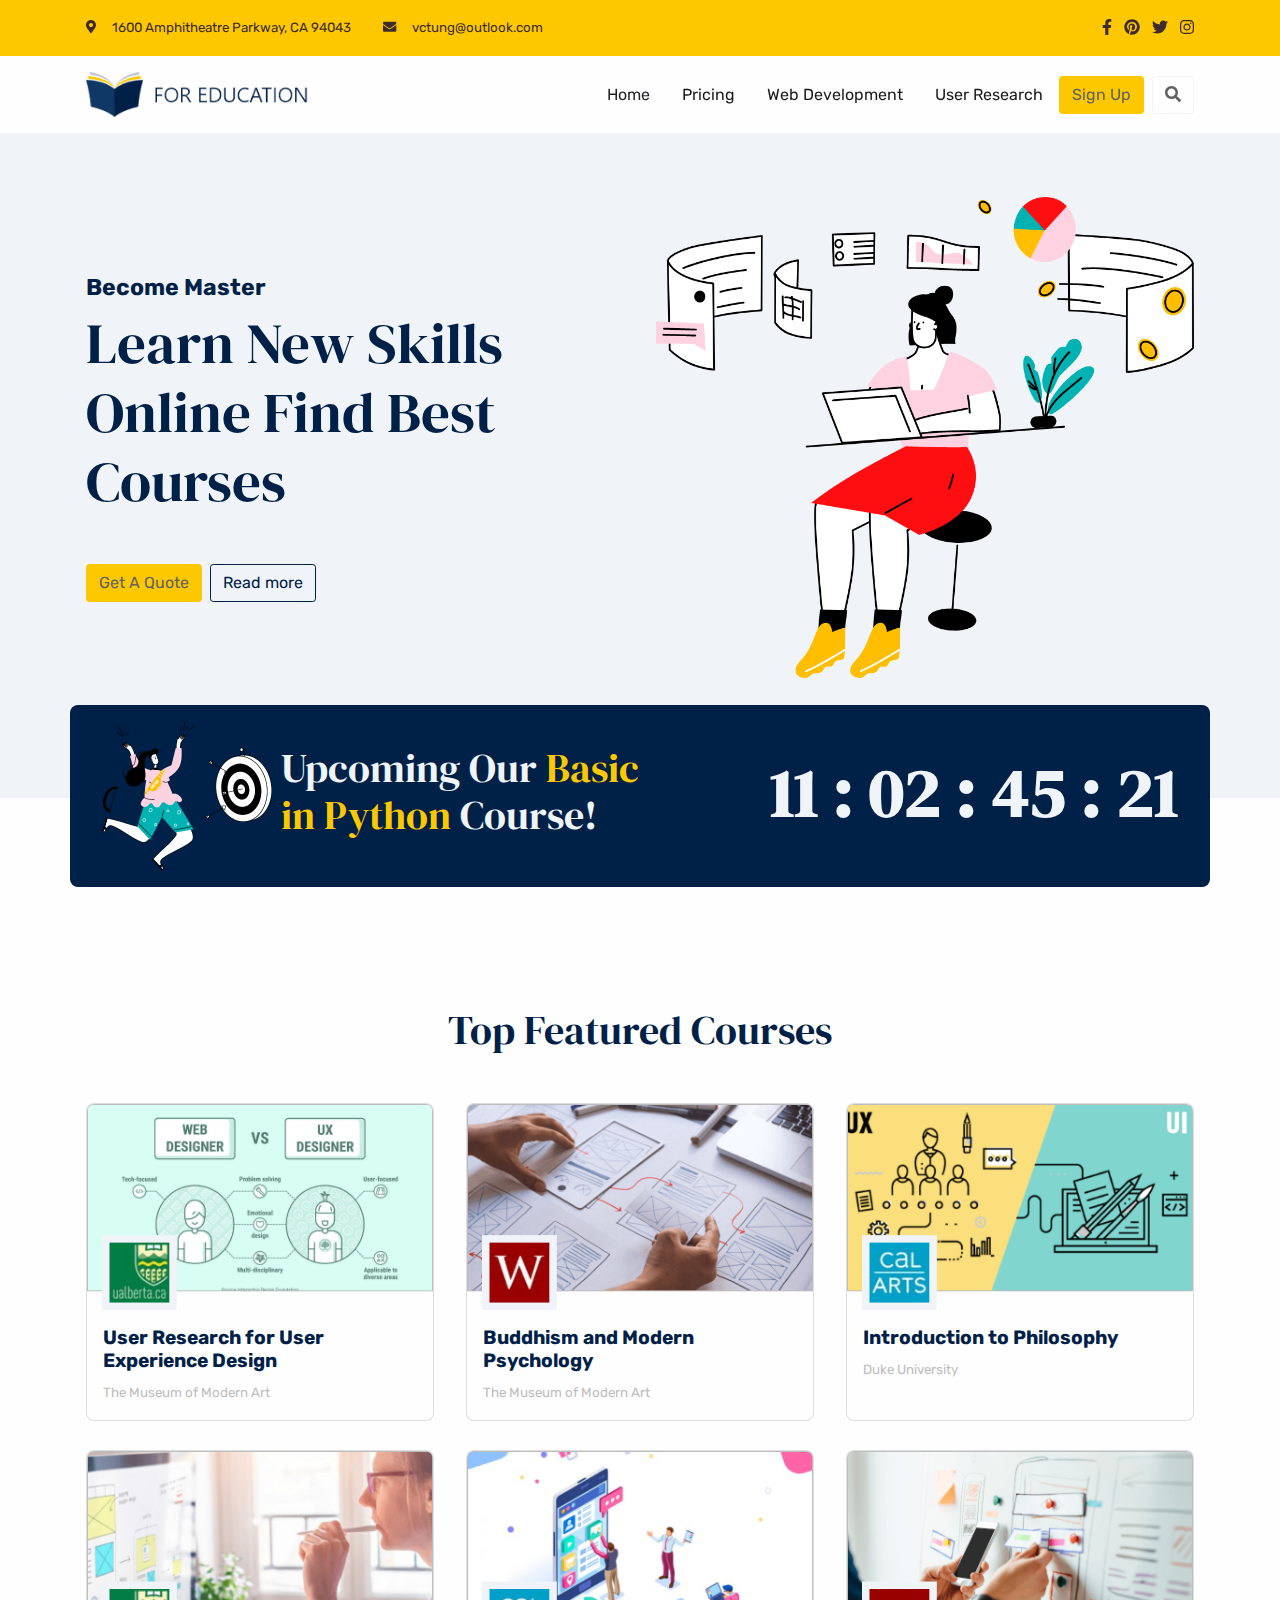
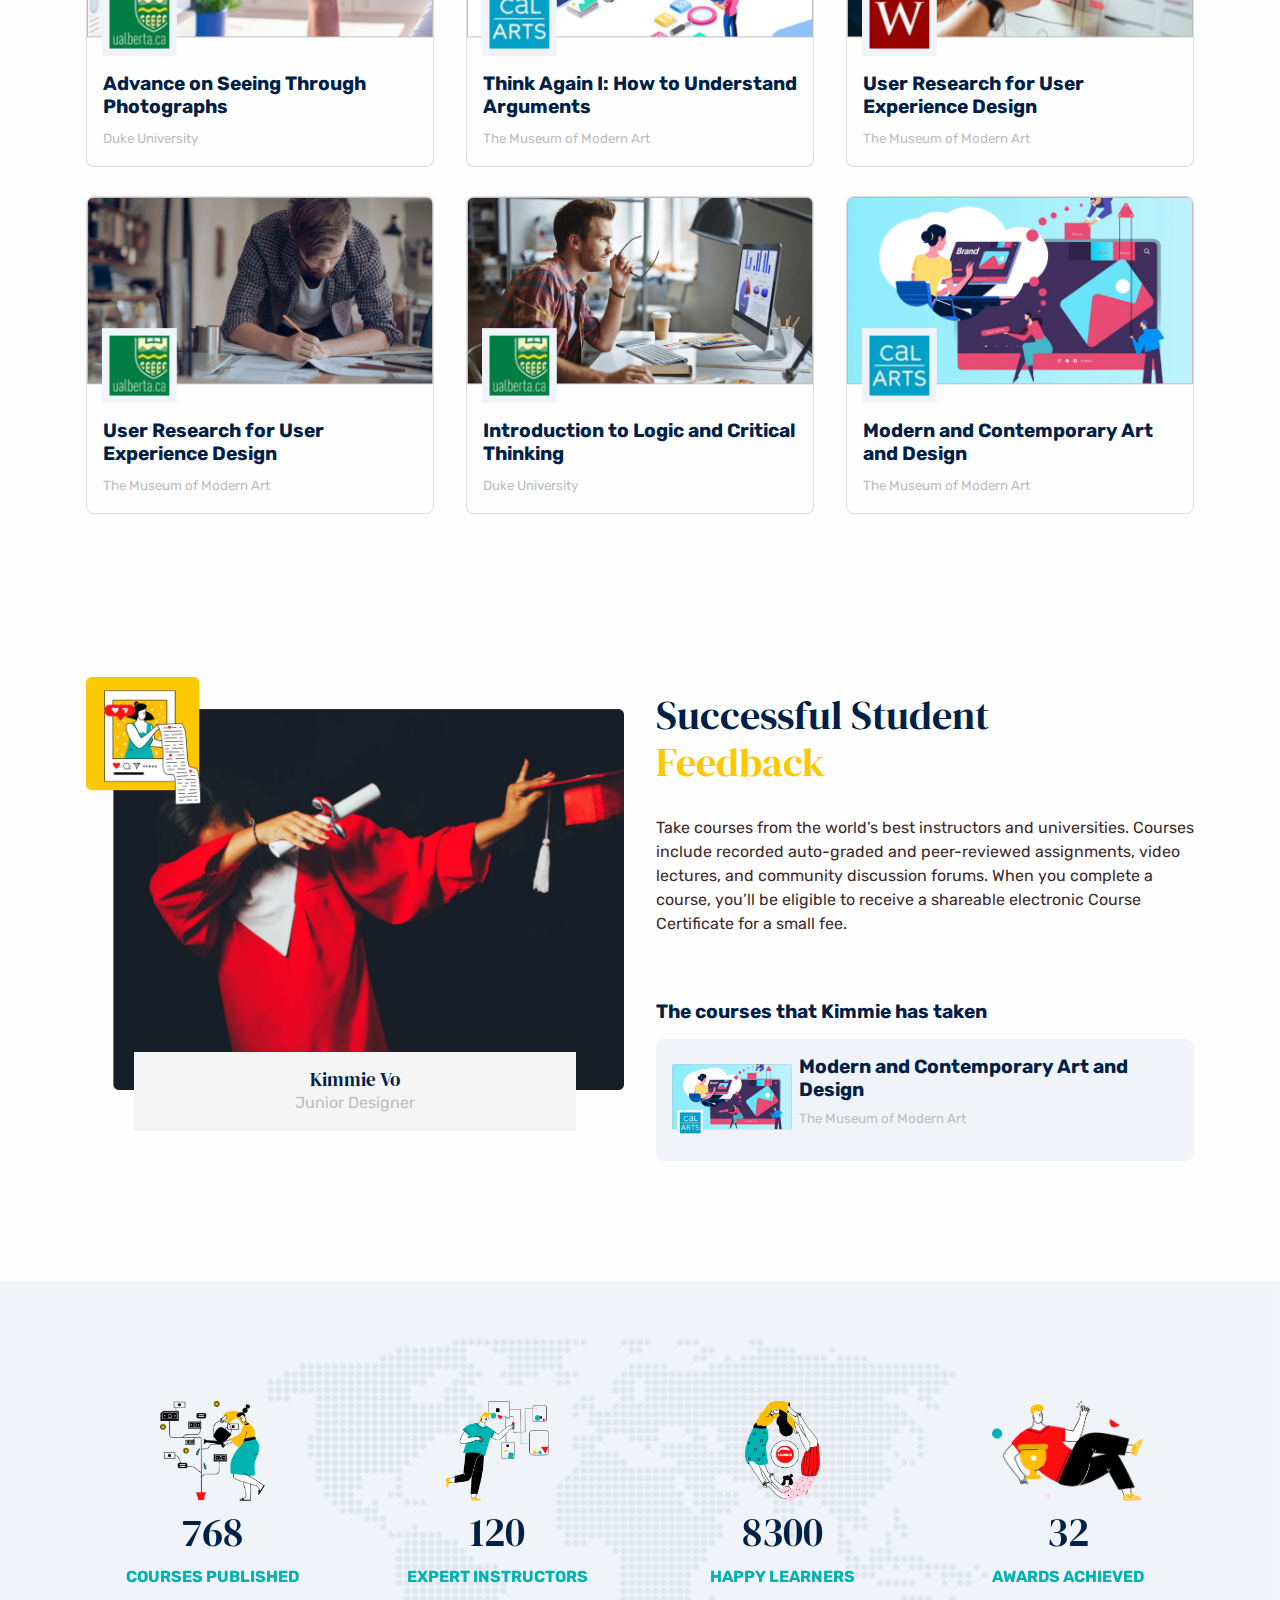
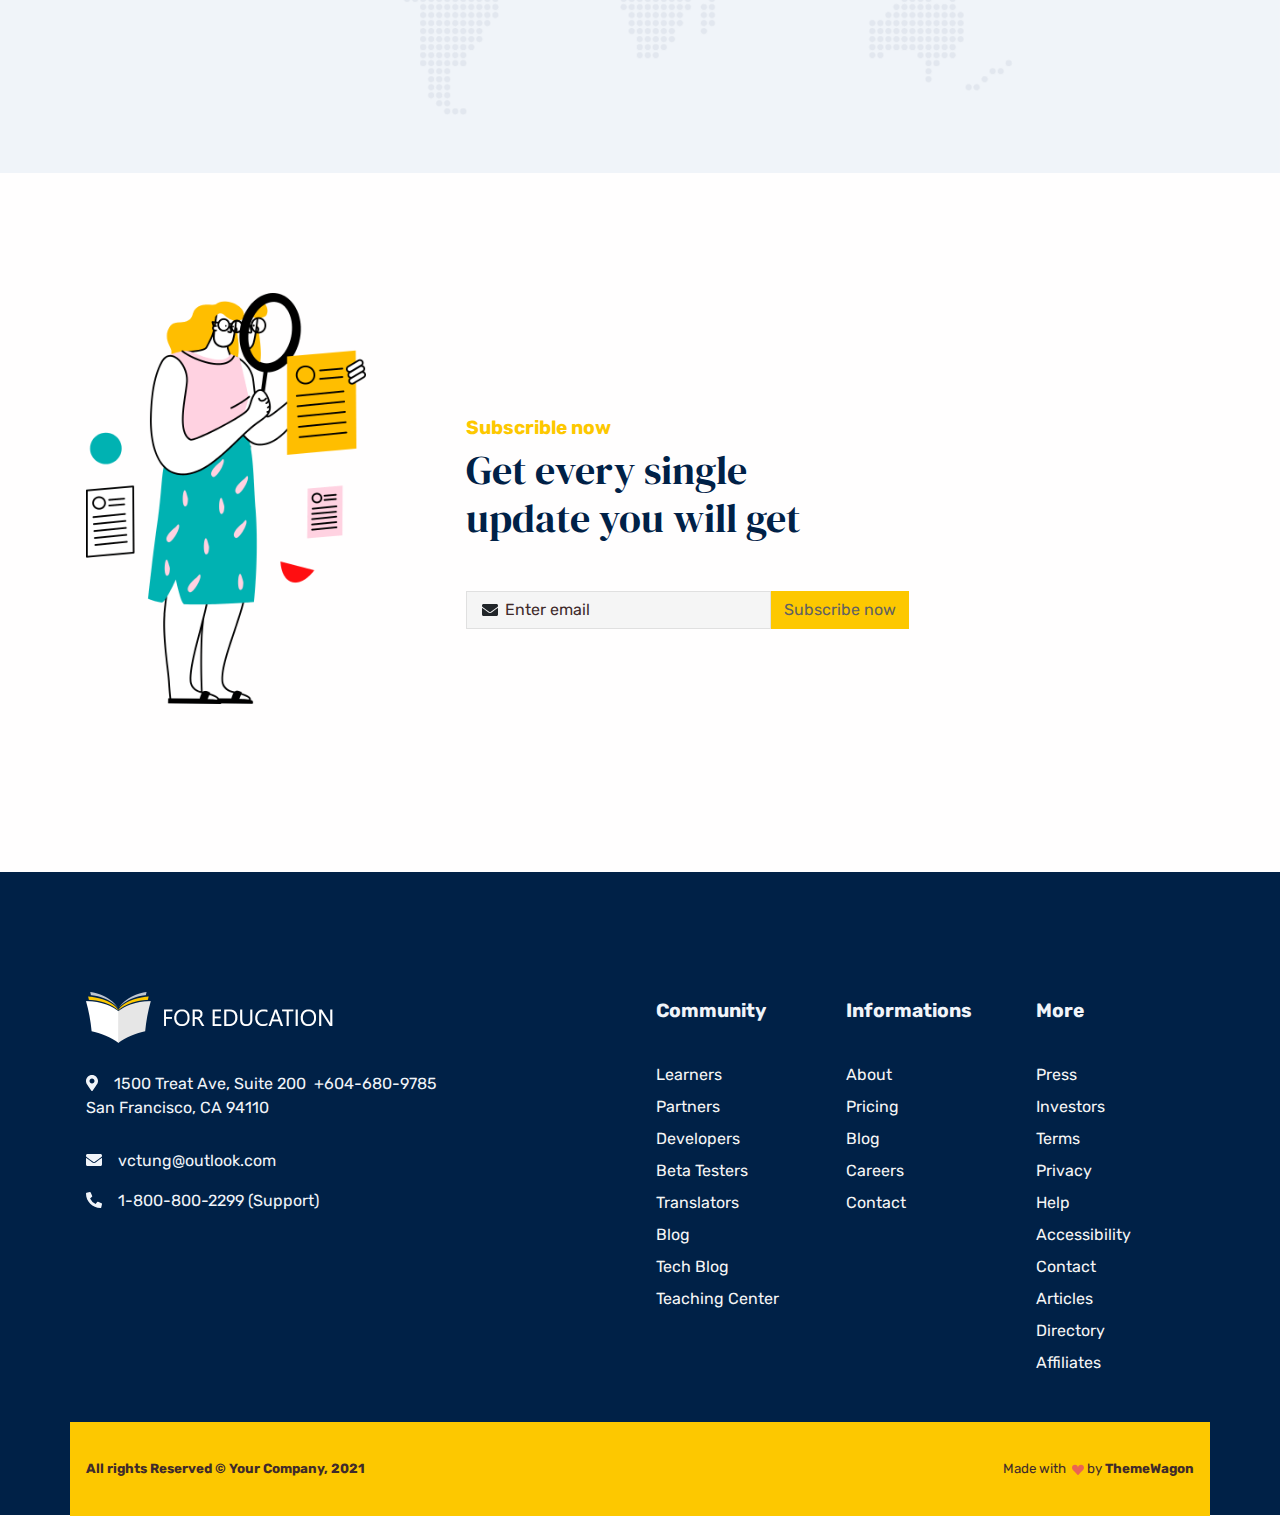
==== index.html @ 1306e07d "Initial commit" ====
<!DOCTYPE html>
<html lang="en-US" dir="ltr">

  <head>
    <meta charset="utf-8">
    <meta http-equiv="X-UA-Compatible" content="IE=edge">
    <meta name="viewport" content="width=device-width, initial-scale=1">


    <!-- ===============================================-->
    <!--    Document Title-->
    <!-- ===============================================-->
    <title>little squirrel | Landing, Responsive &amp; Business Templatee</title>


    <!-- ===============================================-->
    <!--    Favicons-->
    <!-- ===============================================-->
    <link rel="apple-touch-icon" sizes="180x180" href="assets/img/favicons/apple-touch-icon.png">
    <link rel="icon" type="image/png" sizes="32x32" href="assets/img/favicons/favicon-32x32.png">
    <link rel="icon" type="image/png" sizes="16x16" href="assets/img/favicons/favicon-16x16.png">
    <link rel="shortcut icon" type="image/x-icon" href="assets/img/favicons/favicon.ico">
    <link rel="manifest" href="assets/img/favicons/manifest.json">
    <meta name="msapplication-TileImage" content="assets/img/favicons/mstile-150x150.png">
    <meta name="theme-color" content="#ffffff">


    <!-- ===============================================-->
    <!--    Stylesheets-->
    <!-- ===============================================-->
    <link href="assets/css/theme.css" rel="stylesheet" />

  </head>


  <body>

    <!-- ===============================================-->
    <!--    Main Content-->
    <!-- ===============================================-->
    <main class="main" id="top">


      <!-- ============================================-->
      <!-- <section> begin ============================-->
      <section class="bg-primary py-2 d-none d-sm-block">

        <div class="container">
          <div class="row align-items-center">
            <div class="col-auto d-none d-lg-block">
              <p class="my-2 fs--1"><i class="fas fa-map-marker-alt me-3"></i><span>1600 Amphitheatre Parkway, CA 94043 </span></p>
            </div>
            <div class="col-auto ms-md-auto order-md-2 d-none d-sm-block">
              <ul class="list-unstyled list-inline my-2">
                <li class="list-inline-item"><a class="text-decoration-none" href="#!"><i class="fab fa-facebook-f text-900"></i></a></li>
                <li class="list-inline-item"><a class="text-decoration-none" href="#!"><i class="fab fa-pinterest text-900"></i></a></li>
                <li class="list-inline-item"><a class="text-decoration-none" href="#!"><i class="fab fa-twitter text-900"></i></a></li>
                <li class="list-inline-item"><a class="text-decoration-none" href="#!"><i class="fab fa-instagram text-900"> </i></a></li>
              </ul>
            </div>
            <div class="col-auto">
              <p class="my-2 fs--1"><i class="fas fa-envelope me-3"></i><a class="text-900" href="mailto:vctung@outlook.com">vctung@outlook.com </a></p>
            </div>
          </div>
        </div>
        <!-- end of .container-->

      </section>
      <!-- <section> close ============================-->
      <!-- ============================================-->


      <nav class="navbar navbar-expand-lg navbar-light sticky-top py-3 d-block" data-navbar-on-scroll="data-navbar-on-scroll">
        <div class="container"><a class="navbar-brand" href="index.html"><img src="assets/img/gallery/logo-n.png" height="45" alt="logo" /></a>
          <button class="navbar-toggler" type="button" data-bs-toggle="collapse" data-bs-target="#navbarSupportedContent" aria-controls="navbarSupportedContent" aria-expanded="false" aria-label="Toggle navigation"><span class="navbar-toggler-icon"> </span></button>
          <div class="collapse navbar-collapse border-top border-lg-0 mt-4 mt-lg-0" id="navbarSupportedContent">
            <ul class="navbar-nav ms-auto pt-2 pt-lg-0 font-base">
              <li class="nav-item px-2"><a class="nav-link active" aria-current="page" href="index.html">Home</a></li>
              <li class="nav-item px-2"><a class="nav-link" aria-current="page" href="pricing.html">Pricing</a></li>
              <li class="nav-item px-2"><a class="nav-link" aria-current="page" href="web-development.html">Web Development</a></li>
              <li class="nav-item px-2"><a class="nav-link" aria-current="page" href="user-research.html">User Research</a></li>
            </ul><a class="btn btn-primary order-1 order-lg-0" href="#!">Sign Up</a>
            <form class="d-flex my-3 d-block d-lg-none">
              <input class="form-control me-2" type="search" placeholder="Search" aria-label="Search" />
              <button class="btn btn-outline-primary" type="submit">Search</button>
            </form>
            <div class="dropdown d-none d-lg-block">
              <button class="btn btn-outline-light ms-2" id="dropdownMenuButton1" type="submit" data-bs-toggle="dropdown" aria-expanded="false"><i class="fas fa-search text-800"></i></button>
              <ul class="dropdown-menu dropdown-menu-lg-end" aria-labelledby="dropdownMenuButton1" style="top:55px">
                <form>
                  <input class="form-control" type="search" placeholder="Search" aria-label="Search" />
                </form>
              </ul>
            </div>
          </div>
        </div>
      </nav>
      <section class="pt-6 bg-600" id="home">
        <div class="container">
          <div class="row align-items-center">
            <div class="col-md-5 col-lg-6 order-0 order-md-1 text-end"><img class="pt-7 pt-md-0 w-100" src="assets/img/gallery/hero-header.png" width="470" alt="hero-header" /></div>
            <div class="col-md-7 col-lg-6 text-md-start text-center py-6">
              <h4 class="fw-bold font-sans-serif">Become Master</h4>
              <h1 class="fs-6 fs-xl-7 mb-5">Learn New Skills Online Find Best Courses</h1><a class="btn btn-primary me-2" href="#!" role="button">Get A Quote</a><a class="btn btn-outline-secondary" href="#!" role="button">Read more</a>
            </div>
          </div>
        </div>
      </section>


      <!-- ============================================-->
      <!-- <section> begin ============================-->
      <section class="py-0" style="margin-top:-5.8rem">

        <div class="container">
          <div class="row">
            <div class="card card-span bg-secondary">
              <div class="card-body">
                <div class="row flex-center gx-0">
                  <div class="col-lg-4 col-xl-2 text-center text-xl-start"><img src="assets/img/gallery/funfacts.png" width="170" alt="..." /></div>
                  <div class="col-lg-8 col-xl-4">
                    <h1 class="text-light fs-lg-4 fs-xl-5">Upcoming Our <span class="text-primary">Basic in Python </span>Course!</h1>
                  </div>
                  <div class="col-lg-12 col-xl-6">
                    <h1 class="display-1 text-light text-center text-xl-end">11 : 02 : 45 : 21</h1>
                  </div>
                </div>
              </div>
            </div>
          </div>
        </div>
        <!-- end of .container-->

      </section>
      <!-- <section> close ============================-->
      <!-- ============================================-->




      <!-- ============================================-->
      <!-- <section> begin ============================-->
      <section>

        <div class="container">
          <div class="row">
            <h1 class="text-center mb-5"> Top Featured Courses</h1>
            <div class="col-md-4 mb-4">
              <div class="card h-100"><img class="card-img-top w-100" src="assets/img/gallery/design.png" alt="courses" />
                <div class="card-body">
                  <h5 class="font-sans-serif fw-bold fs-md-0 fs-lg-1">User Research for User Experience Design</h5><a class="text-muted fs--1 stretched-link text-decoration-none" href="#!">The Museum of Modern Art</a>
                </div>
              </div>
            </div>
            <div class="col-md-4 mb-4">
              <div class="card h-100"><img class="card-img-top w-100" src="assets/img/gallery/psychology.png" alt="courses" />
                <div class="card-body">
                  <h5 class="font-sans-serif fw-bold fs-md-0 fs-lg-1">Buddhism and Modern Psychology</h5><a class="text-muted fs--1 stretched-link text-decoration-none" href="#!">The Museum of Modern Art</a>
                </div>
              </div>
            </div>
            <div class="col-md-4 mb-4">
              <div class="card h-100"><img class="card-img-top w-100" src="assets/img/gallery/philosophy.png" alt="courses" />
                <div class="card-body">
                  <h5 class="font-sans-serif fw-bold fs-md-0 fs-lg-1">Introduction to Philosophy</h5><a class="text-muted fs--1 stretched-link text-decoration-none" href="#!">Duke University</a>
                </div>
              </div>
            </div>
            <div class="col-md-4 mb-4">
              <div class="card h-100"><img class="card-img-top w-100" src="assets/img/gallery/photographs.png" alt="courses" />
                <div class="card-body">
                  <h5 class="font-sans-serif fw-bold fs-md-0 fs-lg-1">Advance on Seeing Through Photographs</h5><a class="text-muted fs--1 stretched-link text-decoration-none" href="#!">Duke University</a>
                </div>
              </div>
            </div>
            <div class="col-md-4 mb-4">
              <div class="card h-100"><img class="card-img-top w-100" src="assets/img/gallery/arguments.png" alt="courses" />
                <div class="card-body">
                  <h5 class="font-sans-serif fw-bold fs-md-0 fs-lg-1">Think Again I: How to Understand Arguments</h5><a class="text-muted fs--1 stretched-link text-decoration-none" href="#!">The Museum of Modern Art</a>
                </div>
              </div>
            </div>
            <div class="col-md-4 mb-4">
              <div class="card h-100"><img class="card-img-top w-100" src="assets/img/gallery/experience-design.png" alt="courses" />
                <div class="card-body">
                  <h5 class="font-sans-serif fw-bold fs-md-0 fs-lg-1">User Research for User Experience Design</h5><a class="text-muted fs--1 stretched-link text-decoration-none" href="#!">The Museum of Modern Art</a>
                </div>
              </div>
            </div>
            <div class="col-md-4 mb-4">
              <div class="card h-100"><img class="card-img-top w-100" src="assets/img/gallery/user-research.png" alt="courses" />
                <div class="card-body">
                  <h5 class="font-sans-serif fw-bold fs-md-0 fs-lg-1">User Research for User Experience Design</h5><a class="text-muted fs--1 stretched-link text-decoration-none" href="#!">The Museum of Modern Art</a>
                </div>
              </div>
            </div>
            <div class="col-md-4 mb-4">
              <div class="card h-100"><img class="card-img-top w-100" src="assets/img/gallery/critical-thinking.png" alt="courses" />
                <div class="card-body">
                  <h5 class="font-sans-serif fw-bold fs-md-0 fs-lg-1">Introduction to Logic and Critical Thinking</h5><a class="text-muted fs--1 stretched-link text-decoration-none" href="#!">Duke University</a>
                </div>
              </div>
            </div>
            <div class="col-md-4 mb-4">
              <div class="card h-100"><img class="card-img-top w-100" src="assets/img/gallery/art-design.png" alt="courses" />
                <div class="card-body">
                  <h5 class="font-sans-serif fw-bold fs-md-0 fs-lg-1">Modern and Contemporary Art and Design</h5><a class="text-muted fs--1 stretched-link text-decoration-none" href="#!">The Museum of Modern Art</a>
                </div>
              </div>
            </div>
          </div>
        </div>
        <!-- end of .container-->

      </section>
      <!-- <section> close ============================-->
      <!-- ============================================-->




      <!-- ============================================-->
      <!-- <section> begin ============================-->
      <section class="pt-0">

        <div class="container">
          <div class="row h-100 align-items-center">
            <div class="col-md-12 col-lg-6 h-100">
              <div class="card card-span text-white h-100"><img class="w-100" src="assets/img/gallery/student-feedback.png" alt="..." />
                <div class="card-body px-xl-5 px-md-3 pt-0">
                  <div class="d-flex flex-column align-items-center bg-200" style="margin-top:-2.4rem;">
                    <h5 class="mt-3 mb-0">Kimmie Vo</h5>
                    <p class="text-muted">Junior Designer</p>
                  </div>
                </div>
              </div>
            </div>
            <div class="col-md-12 col-lg-6 h-100">
              <h1 class="my-4">Successful Student<br /><span class="text-primary">Feedback</span></h1>
              <p>Take courses from the world’s best instructors and universities. Courses include recorded auto-graded and peer-reviewed assignments, video lectures, and community discussion forums. When you complete a course, you’ll be eligible to receive a shareable electronic Course Certificate for a small fee.</p>
              <div class="mt-6">
                <h5 class="font-sans-serif fw-bold mb-3">The courses that Kimmie has taken</h5>
                <div class="card card-span bg-600">
                  <div class="card-body">
                    <div class="row flex-center gx-0">
                      <div class="col-lg-4 col-xl-3 text-center text-xl-start"><img src="assets/img/gallery/art-design.png" width="120" alt="courses" /></div>
                      <div class="col-lg-8 col-xl-9">
                        <h5 class="font-sans-serif fw-bold">Modern and Contemporary Art and Design</h5>
                        <p class="text-muted fs--1">The Museum of Modern Art</p>
                      </div>
                    </div>
                  </div>
                </div>
              </div>
            </div>
          </div>
        </div>
        <!-- end of .container-->

      </section>
      <!-- <section> close ============================-->
      <!-- ============================================-->


      <section>
        <div class="bg-holder" style="background-image:url(assets/img/gallery/funfacts-2-bg.png);background-position:center;background-size:cover;">
        </div>
        <!--/.bg-holder-->

        <div class="container">
          <div class="row">
            <div class="col-sm-6 col-lg-3 text-center mb-5"><img src="assets/img/gallery/published.png" height="100" alt="..." />
              <h1 class="my-2">768</h1>
              <p class="text-info fw-bold">COURSES PUBLISHED</p>
            </div>
            <div class="col-sm-6 col-lg-3 text-center mb-5"><img src="assets/img/gallery/instructors.png" height="100" alt="..." />
              <h1 class="my-2">120</h1>
              <p class="text-info fw-bold">EXPERT INSTRUCTORS</p>
            </div>
            <div class="col-sm-6 col-lg-3 text-center mb-5"><img src="assets/img/gallery/learners.png" height="100" alt="..." />
              <h1 class="my-2">8300</h1>
              <p class="text-info fw-bold">HAPPY LEARNERS</p>
            </div>
            <div class="col-sm-6 col-lg-3 text-center mb-5"><img src="assets/img/gallery/awards.png" height="100" alt="..." />
              <h1 class="my-2">32</h1>
              <p class="text-info fw-bold">AWARDS ACHIEVED</p>
            </div>
          </div>
        </div>
      </section>


      <!-- ============================================-->
      <!-- <section> begin ============================-->
      <section>

        <div class="container">
          <div class="row align-items-center">
            <div class="col-md-6 col-lg-4 mb-5"><img src="assets/img/gallery/cta.png" width="280" alt="cta" /></div>
            <div class="col-md-6 col-lg-5">
              <h5 class="text-primary font-sans-serif fw-bold">Subscrible now</h5>
              <h1 class="mb-5">Get every single<br />update you will get</h1>
              <form class="row g-0 align-items-center">
                <div class="col">
                  <div class="input-group-icon">
                    <input class="form-control form-little-squirrel-control" type="email" placeholder="Enter email " aria-label="email" /><i class="fas fa-envelope input-box-icon"></i>
                  </div>
                </div>
                <div class="col-auto">
                  <button class="btn btn-primary rounded-0" type="submit">Subscribe now</button>
                </div>
              </form>
            </div>
          </div>
        </div>
        <!-- end of .container-->

      </section>
      <!-- <section> close ============================-->
      <!-- ============================================-->




      <!-- ============================================-->
      <!-- <section> begin ============================-->
      <section class="bg-secondary">

        <div class="container">
          <div class="row">
            <div class="col-12 col-sm-12 col-lg-6 mb-4 order-0 order-sm-0"><a class="text-decoration-none" href="#"><img src="assets/img/gallery/footer-logo.png" height="51" alt="" /></a>
              <p class="text-light my-4"> <i class="fas fa-map-marker-alt me-3"></i><span class="text-light">1500 Treat Ave, Suite 200  &nbsp;</span><a class="text-light" href="tel:+604-680-9785">+604-680-9785</a><br />San Francisco, CA 94110</p>
              <p class="text-light"> <i class="fas fa-envelope me-3"> </i><a class="text-light" href="mailto:vctung@outlook.com">vctung@outlook.com </a></p>
              <p class="text-light"> <i class="fas fa-phone-alt me-3"></i><a class="text-light" href="tel:1-800-800-2299">1-800-800-2299 (Support)</a></p>
            </div>
            <div class="col-6 col-sm-4 col-lg-2 mb-3 order-2 order-sm-1">
              <h5 class="lh-lg fw-bold mb-4 text-light font-sans-serif">Community </h5>
              <ul class="list-unstyled mb-md-4 mb-lg-0">
                <li class="lh-lg"><a class="text-200" href="#!">Learners</a></li>
                <li class="lh-lg"><a class="text-200" href="#!">Partners</a></li>
                <li class="lh-lg"><a class="text-200" href="#!">Developers</a></li>
                <li class="lh-lg"><a class="text-200" href="#!">Beta Testers</a></li>
                <li class="lh-lg"><a class="text-200" href="#!">Translators</a></li>
                <li class="lh-lg"><a class="text-200" href="#!">Blog</a></li>
                <li class="lh-lg"><a class="text-200" href="#!">Tech Blog</a></li>
                <li class="lh-lg"><a class="text-200" href="#!">Teaching Center</a></li>
              </ul>
            </div>
            <div class="col-6 col-sm-4 col-lg-2 mb-3 order-3 order-sm-2">
              <h5 class="lh-lg fw-bold text-light mb-4 font-sans-serif">Informations</h5>
              <ul class="list-unstyled mb-md-4 mb-lg-0">
                <li class="lh-lg"><a class="text-200" href="#!">About</a></li>
                <li class="lh-lg"><a class="text-200" href="#!">Pricing</a></li>
                <li class="lh-lg"><a class="text-200" href="#!">Blog</a></li>
                <li class="lh-lg"><a class="text-200" href="#!">Careers</a></li>
                <li class="lh-lg"><a class="text-200" href="#!">Contact</a></li>
              </ul>
            </div>
            <div class="col-6 col-sm-4 col-lg-2 mb-3 order-3 order-sm-2">
              <h5 class="lh-lg fw-bold text-light mb-4 font-sans-serif"> More</h5>
              <ul class="list-unstyled mb-md-4 mb-lg-0">
                <li class="lh-lg"><a class="text-200" href="#!">Press</a></li>
                <li class="lh-lg"><a class="text-200" href="#!">Investors</a></li>
                <li class="lh-lg"><a class="text-200" href="#!">Terms</a></li>
                <li class="lh-lg"><a class="text-200" href="#!">Privacy</a></li>
                <li class="lh-lg"><a class="text-200" href="#!">Help</a></li>
                <li class="lh-lg"><a class="text-200" href="#!">Accessibility</a></li>
                <li class="lh-lg"><a class="text-200" href="#!">Contact</a></li>
                <li class="lh-lg"><a class="text-200" href="#!">Articles</a></li>
                <li class="lh-lg"><a class="text-200" href="#!">Directory</a></li>
                <li class="lh-lg"><a class="text-200" href="#!">Affiliates</a></li>
              </ul>
            </div>
          </div>
        </div>
        <!-- end of .container-->

      </section>
      <!-- <section> close ============================-->
      <!-- ============================================-->


      <section class="py-0" style="margin-top: -5.8rem;">
        <div class="container bg-primary">
          <div class="row justify-content-md-between justify-content-evenly py-4">
            <div class="col-12 col-sm-8 col-md-6 col-lg-auto text-center text-md-start">
              <p class="fs--1 my-2 fw-bold">All rights Reserved &copy; Your Company, 2021</p>
            </div>
            <div class="col-12 col-sm-8 col-md-6">
              <p class="fs--1 my-2 text-center text-md-end"> Made with&nbsp;
                <svg class="bi bi-suit-heart-fill" xmlns="http://www.w3.org/2000/svg" width="12" height="12" fill="#EB6453" viewBox="0 0 16 16">
                  <path d="M4 1c2.21 0 4 1.755 4 3.92C8 2.755 9.79 1 12 1s4 1.755 4 3.92c0 3.263-3.234 4.414-7.608 9.608a.513.513 0 0 1-.784 0C3.234 9.334 0 8.183 0 4.92 0 2.755 1.79 1 4 1z"></path>
                </svg>&nbsp;by&nbsp;<a class="fw-bold text-900" href="https://themewagon.com/" target="_blank">ThemeWagon </a>
              </p>
            </div>
          </div>
        </div>
      </section>
    </main>
    <!-- ===============================================-->
    <!--    End of Main Content-->
    <!-- ===============================================-->




    <!-- ===============================================-->
    <!--    JavaScripts-->
    <!-- ===============================================-->
    <script src="vendors/@popperjs/popper.min.js"></script>
    <script src="vendors/bootstrap/bootstrap.min.js"></script>
    <script src="vendors/is/is.min.js"></script>
    <script src="https://polyfill.io/v3/polyfill.min.js?features=window.scroll"></script>
    <script src="vendors/fontawesome/all.min.js"></script>
    <script src="assets/js/theme.js"></script>

    <link href="https://fonts.googleapis.com/css2?family=DM+Serif+Display&amp;family=Rubik:wght@300;400;500;600;700;800&amp;display=swap" rel="stylesheet">
  </body>

</html>
---- assets/css/theme.css ----
/* -------------------------------------------------------------------------- */
/*                                 Theme                                      */
/* -------------------------------------------------------------------------- */
/* prettier-ignore */
/* -------------------------------------------------------------------------- */
/*                                  Utilities                                 */
/* -------------------------------------------------------------------------- */
/*-----------------------------------------------
|   Bootstrap Styles
-----------------------------------------------*/
/*!
 * Bootstrap v5.0.0-alpha1 (https://getbootstrap.com/)
 * Copyright 2011-2020 The Bootstrap Authors
 * Copyright 2011-2020 Twitter, Inc.
 * Licensed under MIT (https://github.com/twbs/bootstrap/blob/main/LICENSE)
 */
:root {
  --bs-blue: #002147;
  --bs-indigo: #6237FF;
  --bs-purple: #A1B0FC;
  --bs-pink: #D42DA3;
  --bs-red: #EE4D47;
  --bs-orange: #F17228;
  --bs-yellow: #FDC800;
  --bs-green: #79B93C;
  --bs-teal: #53F283;
  --bs-cyan: #00B2B2;
  --bs-white: #FFFEFE;
  --bs-gray: #F0F4F9;
  --bs-gray-dark: #616161;
  --bs-primary: #FDC800;
  --bs-secondary: #002147;
  --bs-success: #79B93C;
  --bs-info: #00B2B2;
  --bs-warning: #FDC800;
  --bs-danger: #EE4D47;
  --bs-light: #F0F4F9;
  --bs-dark: #23242A;
  --bs-font-sans-serif: "Rubik", "Open Sans", -apple-system, BlinkMacSystemFont, "Segoe UI", "Helvetica Neue", Arial, sans-serif, "Apple Color Emoji", "Segoe UI Emoji", "Segoe UI Symbol";
  --bs-font-monospace: "SFMono-Regular", Menlo, Monaco, Consolas, "Liberation Mono", "Courier New", monospace;
  --bs-gradient: linear-gradient(180deg, rgba(255, 254, 254, 0.15), rgba(255, 254, 254, 0));
}

*,
*::before,
*::after {
  -webkit-box-sizing: border-box;
  box-sizing: border-box;
}

@media (prefers-reduced-motion: no-preference) {
  :root {
    scroll-behavior: smooth;
  }
}

body {
  margin: 0;
  font-family: "Rubik", -apple-system, BlinkMacSystemFont, "Segoe UI", "Helvetica Neue", Arial, sans-serif, "Apple Color Emoji", "Segoe UI Emoji", "Segoe UI Symbol";
  font-size: 1rem;
  font-weight: 400;
  line-height: 1.5;
  color: #402B2B;
  background-color: #FFFEFE;
  -webkit-text-size-adjust: 100%;
  -webkit-tap-highlight-color: rgba(0, 0, 0, 0);
}

hr {
  margin: 1rem 0;
  color: #EEEEEE;
  background-color: currentColor;
  border: 0;
  opacity: 1;
}

hr:not([size]) {
  height: 1px;
}

h1, .h1, h2, .h2, h3, .h3, h4, .h4, h5, .h5, h6, .h6 {
  margin-top: 0;
  margin-bottom: 0.5rem;
  font-family: "DM Serif Display", cursive;
  font-weight: 300;
  line-height: 1.2;
  color: #002147;
}

h1, .h1 {
  font-size: calc(1.37383rem + 1.48598vw);
}

@media (min-width: 1200px) {
  h1, .h1 {
    font-size: 2.48832rem;
  }
}

h2, .h2 {
  font-size: calc(1.33236rem + 0.98832vw);
}

@media (min-width: 1200px) {
  h2, .h2 {
    font-size: 2.0736rem;
  }
}

h3, .h3 {
  font-size: calc(1.2978rem + 0.5736vw);
}

@media (min-width: 1200px) {
  h3, .h3 {
    font-size: 1.728rem;
  }
}

h4, .h4 {
  font-size: calc(1.269rem + 0.228vw);
}

@media (min-width: 1200px) {
  h4, .h4 {
    font-size: 1.44rem;
  }
}

h5, .h5 {
  font-size: 1.2rem;
}

h6, .h6 {
  font-size: 0.83333rem;
}

p {
  margin-top: 0;
  margin-bottom: 1rem;
}

abbr[title],
abbr[data-bs-original-title] {
  -webkit-text-decoration: underline dotted;
  text-decoration: underline dotted;
  cursor: help;
  -webkit-text-decoration-skip-ink: none;
  text-decoration-skip-ink: none;
}

address {
  margin-bottom: 1rem;
  font-style: normal;
  line-height: inherit;
}

ol,
ul {
  padding-left: 2rem;
}

ol,
ul,
dl {
  margin-top: 0;
  margin-bottom: 1rem;
}

ol ol,
ul ul,
ol ul,
ul ol {
  margin-bottom: 0;
}

dt {
  font-weight: 700;
}

dd {
  margin-bottom: .5rem;
  margin-left: 0;
}

blockquote {
  margin: 0 0 1rem;
}

b,
strong {
  font-weight: 800;
}

small, .small {
  font-size: 75%;
}

mark, .mark {
  padding: 0.2em;
  background-color: #fcf8e3;
}

sub,
sup {
  position: relative;
  font-size: 0.75em;
  line-height: 0;
  vertical-align: baseline;
}

sub {
  bottom: -.25em;
}

sup {
  top: -.5em;
}

a {
  color: #BDBDBD;
  text-decoration: none;
}

a:hover {
  color: #FDC800;
  text-decoration: underline;
}

a:not([href]):not([class]), a:not([href]):not([class]):hover {
  color: inherit;
  text-decoration: none;
}

pre,
code,
kbd,
samp {
  font-family: var(--bs-font-monospace);
  font-size: 1em;
  direction: ltr /* rtl:ignore */;
  unicode-bidi: bidi-override;
}

pre {
  display: block;
  margin-top: 0;
  margin-bottom: 1rem;
  overflow: auto;
  font-size: 75%;
}

pre code {
  font-size: inherit;
  color: inherit;
  word-break: normal;
}

code {
  font-size: 75%;
  color: #D42DA3;
  word-wrap: break-word;
}

a > code {
  color: inherit;
}

kbd {
  padding: 0.2rem 0.4rem;
  font-size: 75%;
  color: #FFFEFE;
  background-color: #402B2B;
  border-radius: 0.25rem;
}

kbd kbd {
  padding: 0;
  font-size: 1em;
  font-weight: 700;
}

figure {
  margin: 0 0 1rem;
}

img,
svg {
  vertical-align: middle;
}

table {
  caption-side: bottom;
  border-collapse: collapse;
}

caption {
  padding-top: 0.5rem;
  padding-bottom: 0.5rem;
  color: #BDBDBD;
  text-align: left;
}

th {
  text-align: inherit;
  text-align: -webkit-match-parent;
}

thead,
tbody,
tfoot,
tr,
td,
th {
  border-color: inherit;
  border-style: solid;
  border-width: 0;
}

label {
  display: inline-block;
}

button {
  border-radius: 0;
}

button:focus:not(:focus-visible) {
  outline: 0;
}

input,
button,
select,
optgroup,
textarea {
  margin: 0;
  font-family: inherit;
  font-size: inherit;
  line-height: inherit;
}

button,
select {
  text-transform: none;
}

[role="button"] {
  cursor: pointer;
}

select {
  word-wrap: normal;
}

select:disabled {
  opacity: 1;
}

[list]::-webkit-calendar-picker-indicator {
  display: none;
}

button,
[type="button"],
[type="reset"],
[type="submit"] {
  -webkit-appearance: button;
}

button:not(:disabled),
[type="button"]:not(:disabled),
[type="reset"]:not(:disabled),
[type="submit"]:not(:disabled) {
  cursor: pointer;
}

::-moz-focus-inner {
  padding: 0;
  border-style: none;
}

textarea {
  resize: vertical;
}

fieldset {
  min-width: 0;
  padding: 0;
  margin: 0;
  border: 0;
}

legend {
  float: left;
  width: 100%;
  padding: 0;
  margin-bottom: 0.5rem;
  font-size: calc(1.275rem + 0.3vw);
  line-height: inherit;
}

@media (min-width: 1200px) {
  legend {
    font-size: 1.5rem;
  }
}

legend + * {
  clear: left;
}

::-webkit-datetime-edit-fields-wrapper,
::-webkit-datetime-edit-text,
::-webkit-datetime-edit-minute,
::-webkit-datetime-edit-hour-field,
::-webkit-datetime-edit-day-field,
::-webkit-datetime-edit-month-field,
::-webkit-datetime-edit-year-field {
  padding: 0;
}

::-webkit-inner-spin-button {
  height: auto;
}

[type="search"] {
  outline-offset: -2px;
  -webkit-appearance: textfield;
}

/* rtl:raw:
[type="tel"],
[type="url"],
[type="email"],
[type="number"] {
  direction: ltr;
}
*/
::-webkit-search-decoration {
  -webkit-appearance: none;
}

::-webkit-color-swatch-wrapper {
  padding: 0;
}

::file-selector-button {
  font: inherit;
}

::-webkit-file-upload-button {
  font: inherit;
  -webkit-appearance: button;
}

output {
  display: inline-block;
}

iframe {
  border: 0;
}

summary {
  display: list-item;
  cursor: pointer;
}

progress {
  vertical-align: baseline;
}

[hidden] {
  display: none !important;
}

.lead {
  font-size: 1.2rem;
  font-weight: 400;
}

.display-1 {
  font-size: calc(1.55498rem + 3.65978vw);
  font-weight: 900;
  line-height: 1;
}

@media (min-width: 1200px) {
  .display-1 {
    font-size: 4.29982rem;
  }
}

.display-2 {
  font-size: calc(1.48332rem + 2.79982vw);
  font-weight: 900;
  line-height: 1;
}

@media (min-width: 1200px) {
  .display-2 {
    font-size: 3.58318rem;
  }
}

.display-3 {
  font-size: calc(1.4236rem + 2.08318vw);
  font-weight: 900;
  line-height: 1;
}

@media (min-width: 1200px) {
  .display-3 {
    font-size: 2.98598rem;
  }
}

.display-4 {
  font-size: calc(1.37383rem + 1.48598vw);
  font-weight: 900;
  line-height: 1;
}

@media (min-width: 1200px) {
  .display-4 {
    font-size: 2.48832rem;
  }
}

.display-5 {
  font-size: calc(1.33236rem + 0.98832vw);
  font-weight: 900;
  line-height: 1;
}

@media (min-width: 1200px) {
  .display-5 {
    font-size: 2.0736rem;
  }
}

.display-6 {
  font-size: calc(1.2978rem + 0.5736vw);
  font-weight: 900;
  line-height: 1;
}

@media (min-width: 1200px) {
  .display-6 {
    font-size: 1.728rem;
  }
}

.list-unstyled {
  padding-left: 0;
  list-style: none;
}

.list-inline {
  padding-left: 0;
  list-style: none;
}

.list-inline-item {
  display: inline-block;
}

.list-inline-item:not(:last-child) {
  margin-right: 0.5rem;
}

.initialism {
  font-size: 75%;
  text-transform: uppercase;
}

.blockquote {
  margin-bottom: 1rem;
  font-size: 1.2rem;
}

.blockquote > :last-child {
  margin-bottom: 0;
}

.blockquote-footer {
  margin-top: -1rem;
  margin-bottom: 1rem;
  font-size: 75%;
  color: #F0F4F9;
}

.blockquote-footer::before {
  content: "\2014\00A0";
}

.img-fluid {
  max-width: 100%;
  height: auto;
}

.img-thumbnail {
  padding: 0.25rem;
  background-color: #FFFEFE;
  border: 1px solid #EEEEEE;
  border-radius: 0.5rem;
  max-width: 100%;
  height: auto;
}

.figure {
  display: inline-block;
}

.figure-img {
  margin-bottom: 0.5rem;
  line-height: 1;
}

.figure-caption {
  font-size: 75%;
  color: #F0F4F9;
}

.container,
.container-fluid,
.container-sm,
.container-md,
.container-lg,
.container-xl,
.container-xxl {
  width: 100%;
  padding-right: var(--bs-gutter-x, 1rem);
  padding-left: var(--bs-gutter-x, 1rem);
  margin-right: auto;
  margin-left: auto;
}

@media (min-width: 576px) {
  .container, .container-sm {
    max-width: 540px;
  }
}

@media (min-width: 768px) {
  .container, .container-sm, .container-md {
    max-width: 720px;
  }
}

@media (min-width: 992px) {
  .container, .container-sm, .container-md, .container-lg {
    max-width: 960px;
  }
}

@media (min-width: 1200px) {
  .container, .container-sm, .container-md, .container-lg, .container-xl {
    max-width: 1140px;
  }
}

@media (min-width: 1540px) {
  .container, .container-sm, .container-md, .container-lg, .container-xl, .container-xxl {
    max-width: 1480px;
  }
}

.row {
  --bs-gutter-x: 2rem;
  --bs-gutter-y: 0;
  display: -webkit-box;
  display: -ms-flexbox;
  display: flex;
  -ms-flex-wrap: wrap;
  flex-wrap: wrap;
  margin-top: calc(var(--bs-gutter-y) * -1);
  margin-right: calc(var(--bs-gutter-x) / -2);
  margin-left: calc(var(--bs-gutter-x) / -2);
}

.row > * {
  -ms-flex-negative: 0;
  flex-shrink: 0;
  width: 100%;
  max-width: 100%;
  padding-right: calc(var(--bs-gutter-x) / 2);
  padding-left: calc(var(--bs-gutter-x) / 2);
  margin-top: var(--bs-gutter-y);
}

.col {
  -webkit-box-flex: 1;
  -ms-flex: 1 0 0%;
  flex: 1 0 0%;
}

.row-cols-auto > * {
  -webkit-box-flex: 0;
  -ms-flex: 0 0 auto;
  flex: 0 0 auto;
  width: auto;
}

.row-cols-1 > * {
  -webkit-box-flex: 0;
  -ms-flex: 0 0 auto;
  flex: 0 0 auto;
  width: 100%;
}

.row-cols-2 > * {
  -webkit-box-flex: 0;
  -ms-flex: 0 0 auto;
  flex: 0 0 auto;
  width: 50%;
}

.row-cols-3 > * {
  -webkit-box-flex: 0;
  -ms-flex: 0 0 auto;
  flex: 0 0 auto;
  width: 33.33333%;
}

.row-cols-4 > * {
  -webkit-box-flex: 0;
  -ms-flex: 0 0 auto;
  flex: 0 0 auto;
  width: 25%;
}

.row-cols-5 > * {
  -webkit-box-flex: 0;
  -ms-flex: 0 0 auto;
  flex: 0 0 auto;
  width: 20%;
}

.row-cols-6 > * {
  -webkit-box-flex: 0;
  -ms-flex: 0 0 auto;
  flex: 0 0 auto;
  width: 16.66667%;
}

.col-auto {
  -webkit-box-flex: 0;
  -ms-flex: 0 0 auto;
  flex: 0 0 auto;
  width: auto;
}

.col-1 {
  -webkit-box-flex: 0;
  -ms-flex: 0 0 auto;
  flex: 0 0 auto;
  width: 8.33333%;
}

.col-2 {
  -webkit-box-flex: 0;
  -ms-flex: 0 0 auto;
  flex: 0 0 auto;
  width: 16.66667%;
}

.col-3 {
  -webkit-box-flex: 0;
  -ms-flex: 0 0 auto;
  flex: 0 0 auto;
  width: 25%;
}

.col-4 {
  -webkit-box-flex: 0;
  -ms-flex: 0 0 auto;
  flex: 0 0 auto;
  width: 33.33333%;
}

.col-5 {
  -webkit-box-flex: 0;
  -ms-flex: 0 0 auto;
  flex: 0 0 auto;
  width: 41.66667%;
}

.col-6 {
  -webkit-box-flex: 0;
  -ms-flex: 0 0 auto;
  flex: 0 0 auto;
  width: 50%;
}

.col-7 {
  -webkit-box-flex: 0;
  -ms-flex: 0 0 auto;
  flex: 0 0 auto;
  width: 58.33333%;
}

.col-8 {
  -webkit-box-flex: 0;
  -ms-flex: 0 0 auto;
  flex: 0 0 auto;
  width: 66.66667%;
}

.col-9 {
  -webkit-box-flex: 0;
  -ms-flex: 0 0 auto;
  flex: 0 0 auto;
  width: 75%;
}

.col-10 {
  -webkit-box-flex: 0;
  -ms-flex: 0 0 auto;
  flex: 0 0 auto;
  width: 83.33333%;
}

.col-11 {
  -webkit-box-flex: 0;
  -ms-flex: 0 0 auto;
  flex: 0 0 auto;
  width: 91.66667%;
}

.col-12 {
  -webkit-box-flex: 0;
  -ms-flex: 0 0 auto;
  flex: 0 0 auto;
  width: 100%;
}

.offset-1 {
  margin-left: 8.33333%;
}

.offset-2 {
  margin-left: 16.66667%;
}

.offset-3 {
  margin-left: 25%;
}

.offset-4 {
  margin-left: 33.33333%;
}

.offset-5 {
  margin-left: 41.66667%;
}

.offset-6 {
  margin-left: 50%;
}

.offset-7 {
  margin-left: 58.33333%;
}

.offset-8 {
  margin-left: 66.66667%;
}

.offset-9 {
  margin-left: 75%;
}

.offset-10 {
  margin-left: 83.33333%;
}

.offset-11 {
  margin-left: 91.66667%;
}

.g-0,
.gx-0 {
  --bs-gutter-x: 0;
}

.g-0,
.gy-0 {
  --bs-gutter-y: 0;
}

.g-1,
.gx-1 {
  --bs-gutter-x: 0.25rem;
}

.g-1,
.gy-1 {
  --bs-gutter-y: 0.25rem;
}

.g-2,
.gx-2 {
  --bs-gutter-x: 0.5rem;
}

.g-2,
.gy-2 {
  --bs-gutter-y: 0.5rem;
}

.g-3,
.gx-3 {
  --bs-gutter-x: 1rem;
}

.g-3,
.gy-3 {
  --bs-gutter-y: 1rem;
}

.g-4,
.gx-4 {
  --bs-gutter-x: 1.8rem;
}

.g-4,
.gy-4 {
  --bs-gutter-y: 1.8rem;
}

.g-5,
.gx-5 {
  --bs-gutter-x: 3rem;
}

.g-5,
.gy-5 {
  --bs-gutter-y: 3rem;
}

.g-6,
.gx-6 {
  --bs-gutter-x: 4rem;
}

.g-6,
.gy-6 {
  --bs-gutter-y: 4rem;
}

.g-7,
.gx-7 {
  --bs-gutter-x: 5rem;
}

.g-7,
.gy-7 {
  --bs-gutter-y: 5rem;
}

.g-8,
.gx-8 {
  --bs-gutter-x: 7.5rem;
}

.g-8,
.gy-8 {
  --bs-gutter-y: 7.5rem;
}

.g-9,
.gx-9 {
  --bs-gutter-x: 10rem;
}

.g-9,
.gy-9 {
  --bs-gutter-y: 10rem;
}

.g-10,
.gx-10 {
  --bs-gutter-x: 12.5rem;
}

.g-10,
.gy-10 {
  --bs-gutter-y: 12.5rem;
}

.g-11,
.gx-11 {
  --bs-gutter-x: 15rem;
}

.g-11,
.gy-11 {
  --bs-gutter-y: 15rem;
}

@media (min-width: 576px) {
  .col-sm {
    -webkit-box-flex: 1;
    -ms-flex: 1 0 0%;
    flex: 1 0 0%;
  }
  .row-cols-sm-auto > * {
    -webkit-box-flex: 0;
    -ms-flex: 0 0 auto;
    flex: 0 0 auto;
    width: auto;
  }
  .row-cols-sm-1 > * {
    -webkit-box-flex: 0;
    -ms-flex: 0 0 auto;
    flex: 0 0 auto;
    width: 100%;
  }
  .row-cols-sm-2 > * {
    -webkit-box-flex: 0;
    -ms-flex: 0 0 auto;
    flex: 0 0 auto;
    width: 50%;
  }
  .row-cols-sm-3 > * {
    -webkit-box-flex: 0;
    -ms-flex: 0 0 auto;
    flex: 0 0 auto;
    width: 33.33333%;
  }
  .row-cols-sm-4 > * {
    -webkit-box-flex: 0;
    -ms-flex: 0 0 auto;
    flex: 0 0 auto;
    width: 25%;
  }
  .row-cols-sm-5 > * {
    -webkit-box-flex: 0;
    -ms-flex: 0 0 auto;
    flex: 0 0 auto;
    width: 20%;
  }
  .row-cols-sm-6 > * {
    -webkit-box-flex: 0;
    -ms-flex: 0 0 auto;
    flex: 0 0 auto;
    width: 16.66667%;
  }
  .col-sm-auto {
    -webkit-box-flex: 0;
    -ms-flex: 0 0 auto;
    flex: 0 0 auto;
    width: auto;
  }
  .col-sm-1 {
    -webkit-box-flex: 0;
    -ms-flex: 0 0 auto;
    flex: 0 0 auto;
    width: 8.33333%;
  }
  .col-sm-2 {
    -webkit-box-flex: 0;
    -ms-flex: 0 0 auto;
    flex: 0 0 auto;
    width: 16.66667%;
  }
  .col-sm-3 {
    -webkit-box-flex: 0;
    -ms-flex: 0 0 auto;
    flex: 0 0 auto;
    width: 25%;
  }
  .col-sm-4 {
    -webkit-box-flex: 0;
    -ms-flex: 0 0 auto;
    flex: 0 0 auto;
    width: 33.33333%;
  }
  .col-sm-5 {
    -webkit-box-flex: 0;
    -ms-flex: 0 0 auto;
    flex: 0 0 auto;
    width: 41.66667%;
  }
  .col-sm-6 {
    -webkit-box-flex: 0;
    -ms-flex: 0 0 auto;
    flex: 0 0 auto;
    width: 50%;
  }
  .col-sm-7 {
    -webkit-box-flex: 0;
    -ms-flex: 0 0 auto;
    flex: 0 0 auto;
    width: 58.33333%;
  }
  .col-sm-8 {
    -webkit-box-flex: 0;
    -ms-flex: 0 0 auto;
    flex: 0 0 auto;
    width: 66.66667%;
  }
  .col-sm-9 {
    -webkit-box-flex: 0;
    -ms-flex: 0 0 auto;
    flex: 0 0 auto;
    width: 75%;
  }
  .col-sm-10 {
    -webkit-box-flex: 0;
    -ms-flex: 0 0 auto;
    flex: 0 0 auto;
    width: 83.33333%;
  }
  .col-sm-11 {
    -webkit-box-flex: 0;
    -ms-flex: 0 0 auto;
    flex: 0 0 auto;
    width: 91.66667%;
  }
  .col-sm-12 {
    -webkit-box-flex: 0;
    -ms-flex: 0 0 auto;
    flex: 0 0 auto;
    width: 100%;
  }
  .offset-sm-0 {
    margin-left: 0;
  }
  .offset-sm-1 {
    margin-left: 8.33333%;
  }
  .offset-sm-2 {
    margin-left: 16.66667%;
  }
  .offset-sm-3 {
    margin-left: 25%;
  }
  .offset-sm-4 {
    margin-left: 33.33333%;
  }
  .offset-sm-5 {
    margin-left: 41.66667%;
  }
  .offset-sm-6 {
    margin-left: 50%;
  }
  .offset-sm-7 {
    margin-left: 58.33333%;
  }
  .offset-sm-8 {
    margin-left: 66.66667%;
  }
  .offset-sm-9 {
    margin-left: 75%;
  }
  .offset-sm-10 {
    margin-left: 83.33333%;
  }
  .offset-sm-11 {
    margin-left: 91.66667%;
  }
  .g-sm-0,
  .gx-sm-0 {
    --bs-gutter-x: 0;
  }
  .g-sm-0,
  .gy-sm-0 {
    --bs-gutter-y: 0;
  }
  .g-sm-1,
  .gx-sm-1 {
    --bs-gutter-x: 0.25rem;
  }
  .g-sm-1,
  .gy-sm-1 {
    --bs-gutter-y: 0.25rem;
  }
  .g-sm-2,
  .gx-sm-2 {
    --bs-gutter-x: 0.5rem;
  }
  .g-sm-2,
  .gy-sm-2 {
    --bs-gutter-y: 0.5rem;
  }
  .g-sm-3,
  .gx-sm-3 {
    --bs-gutter-x: 1rem;
  }
  .g-sm-3,
  .gy-sm-3 {
    --bs-gutter-y: 1rem;
  }
  .g-sm-4,
  .gx-sm-4 {
    --bs-gutter-x: 1.8rem;
  }
  .g-sm-4,
  .gy-sm-4 {
    --bs-gutter-y: 1.8rem;
  }
  .g-sm-5,
  .gx-sm-5 {
    --bs-gutter-x: 3rem;
  }
  .g-sm-5,
  .gy-sm-5 {
    --bs-gutter-y: 3rem;
  }
  .g-sm-6,
  .gx-sm-6 {
    --bs-gutter-x: 4rem;
  }
  .g-sm-6,
  .gy-sm-6 {
    --bs-gutter-y: 4rem;
  }
  .g-sm-7,
  .gx-sm-7 {
    --bs-gutter-x: 5rem;
  }
  .g-sm-7,
  .gy-sm-7 {
    --bs-gutter-y: 5rem;
  }
  .g-sm-8,
  .gx-sm-8 {
    --bs-gutter-x: 7.5rem;
  }
  .g-sm-8,
  .gy-sm-8 {
    --bs-gutter-y: 7.5rem;
  }
  .g-sm-9,
  .gx-sm-9 {
    --bs-gutter-x: 10rem;
  }
  .g-sm-9,
  .gy-sm-9 {
    --bs-gutter-y: 10rem;
  }
  .g-sm-10,
  .gx-sm-10 {
    --bs-gutter-x: 12.5rem;
  }
  .g-sm-10,
  .gy-sm-10 {
    --bs-gutter-y: 12.5rem;
  }
  .g-sm-11,
  .gx-sm-11 {
    --bs-gutter-x: 15rem;
  }
  .g-sm-11,
  .gy-sm-11 {
    --bs-gutter-y: 15rem;
  }
}

@media (min-width: 768px) {
  .col-md {
    -webkit-box-flex: 1;
    -ms-flex: 1 0 0%;
    flex: 1 0 0%;
  }
  .row-cols-md-auto > * {
    -webkit-box-flex: 0;
    -ms-flex: 0 0 auto;
    flex: 0 0 auto;
    width: auto;
  }
  .row-cols-md-1 > * {
    -webkit-box-flex: 0;
    -ms-flex: 0 0 auto;
    flex: 0 0 auto;
    width: 100%;
  }
  .row-cols-md-2 > * {
    -webkit-box-flex: 0;
    -ms-flex: 0 0 auto;
    flex: 0 0 auto;
    width: 50%;
  }
  .row-cols-md-3 > * {
    -webkit-box-flex: 0;
    -ms-flex: 0 0 auto;
    flex: 0 0 auto;
    width: 33.33333%;
  }
  .row-cols-md-4 > * {
    -webkit-box-flex: 0;
    -ms-flex: 0 0 auto;
    flex: 0 0 auto;
    width: 25%;
  }
  .row-cols-md-5 > * {
    -webkit-box-flex: 0;
    -ms-flex: 0 0 auto;
    flex: 0 0 auto;
    width: 20%;
  }
  .row-cols-md-6 > * {
    -webkit-box-flex: 0;
    -ms-flex: 0 0 auto;
    flex: 0 0 auto;
    width: 16.66667%;
  }
  .col-md-auto {
    -webkit-box-flex: 0;
    -ms-flex: 0 0 auto;
    flex: 0 0 auto;
    width: auto;
  }
  .col-md-1 {
    -webkit-box-flex: 0;
    -ms-flex: 0 0 auto;
    flex: 0 0 auto;
    width: 8.33333%;
  }
  .col-md-2 {
    -webkit-box-flex: 0;
    -ms-flex: 0 0 auto;
    flex: 0 0 auto;
    width: 16.66667%;
  }
  .col-md-3 {
    -webkit-box-flex: 0;
    -ms-flex: 0 0 auto;
    flex: 0 0 auto;
    width: 25%;
  }
  .col-md-4 {
    -webkit-box-flex: 0;
    -ms-flex: 0 0 auto;
    flex: 0 0 auto;
    width: 33.33333%;
  }
  .col-md-5 {
    -webkit-box-flex: 0;
    -ms-flex: 0 0 auto;
    flex: 0 0 auto;
    width: 41.66667%;
  }
  .col-md-6 {
    -webkit-box-flex: 0;
    -ms-flex: 0 0 auto;
    flex: 0 0 auto;
    width: 50%;
  }
  .col-md-7 {
    -webkit-box-flex: 0;
    -ms-flex: 0 0 auto;
    flex: 0 0 auto;
    width: 58.33333%;
  }
  .col-md-8 {
    -webkit-box-flex: 0;
    -ms-flex: 0 0 auto;
    flex: 0 0 auto;
    width: 66.66667%;
  }
  .col-md-9 {
    -webkit-box-flex: 0;
    -ms-flex: 0 0 auto;
    flex: 0 0 auto;
    width: 75%;
  }
  .col-md-10 {
    -webkit-box-flex: 0;
    -ms-flex: 0 0 auto;
    flex: 0 0 auto;
    width: 83.33333%;
  }
  .col-md-11 {
    -webkit-box-flex: 0;
    -ms-flex: 0 0 auto;
    flex: 0 0 auto;
    width: 91.66667%;
  }
  .col-md-12 {
    -webkit-box-flex: 0;
    -ms-flex: 0 0 auto;
    flex: 0 0 auto;
    width: 100%;
  }
  .offset-md-0 {
    margin-left: 0;
  }
  .offset-md-1 {
    margin-left: 8.33333%;
  }
  .offset-md-2 {
    margin-left: 16.66667%;
  }
  .offset-md-3 {
    margin-left: 25%;
  }
  .offset-md-4 {
    margin-left: 33.33333%;
  }
  .offset-md-5 {
    margin-left: 41.66667%;
  }
  .offset-md-6 {
    margin-left: 50%;
  }
  .offset-md-7 {
    margin-left: 58.33333%;
  }
  .offset-md-8 {
    margin-left: 66.66667%;
  }
  .offset-md-9 {
    margin-left: 75%;
  }
  .offset-md-10 {
    margin-left: 83.33333%;
  }
  .offset-md-11 {
    margin-left: 91.66667%;
  }
  .g-md-0,
  .gx-md-0 {
    --bs-gutter-x: 0;
  }
  .g-md-0,
  .gy-md-0 {
    --bs-gutter-y: 0;
  }
  .g-md-1,
  .gx-md-1 {
    --bs-gutter-x: 0.25rem;
  }
  .g-md-1,
  .gy-md-1 {
    --bs-gutter-y: 0.25rem;
  }
  .g-md-2,
  .gx-md-2 {
    --bs-gutter-x: 0.5rem;
  }
  .g-md-2,
  .gy-md-2 {
    --bs-gutter-y: 0.5rem;
  }
  .g-md-3,
  .gx-md-3 {
    --bs-gutter-x: 1rem;
  }
  .g-md-3,
  .gy-md-3 {
    --bs-gutter-y: 1rem;
  }
  .g-md-4,
  .gx-md-4 {
    --bs-gutter-x: 1.8rem;
  }
  .g-md-4,
  .gy-md-4 {
    --bs-gutter-y: 1.8rem;
  }
  .g-md-5,
  .gx-md-5 {
    --bs-gutter-x: 3rem;
  }
  .g-md-5,
  .gy-md-5 {
    --bs-gutter-y: 3rem;
  }
  .g-md-6,
  .gx-md-6 {
    --bs-gutter-x: 4rem;
  }
  .g-md-6,
  .gy-md-6 {
    --bs-gutter-y: 4rem;
  }
  .g-md-7,
  .gx-md-7 {
    --bs-gutter-x: 5rem;
  }
  .g-md-7,
  .gy-md-7 {
    --bs-gutter-y: 5rem;
  }
  .g-md-8,
  .gx-md-8 {
    --bs-gutter-x: 7.5rem;
  }
  .g-md-8,
  .gy-md-8 {
    --bs-gutter-y: 7.5rem;
  }
  .g-md-9,
  .gx-md-9 {
    --bs-gutter-x: 10rem;
  }
  .g-md-9,
  .gy-md-9 {
    --bs-gutter-y: 10rem;
  }
  .g-md-10,
  .gx-md-10 {
    --bs-gutter-x: 12.5rem;
  }
  .g-md-10,
  .gy-md-10 {
    --bs-gutter-y: 12.5rem;
  }
  .g-md-11,
  .gx-md-11 {
    --bs-gutter-x: 15rem;
  }
  .g-md-11,
  .gy-md-11 {
    --bs-gutter-y: 15rem;
  }
}

@media (min-width: 992px) {
  .col-lg {
    -webkit-box-flex: 1;
    -ms-flex: 1 0 0%;
    flex: 1 0 0%;
  }
  .row-cols-lg-auto > * {
    -webkit-box-flex: 0;
    -ms-flex: 0 0 auto;
    flex: 0 0 auto;
    width: auto;
  }
  .row-cols-lg-1 > * {
    -webkit-box-flex: 0;
    -ms-flex: 0 0 auto;
    flex: 0 0 auto;
    width: 100%;
  }
  .row-cols-lg-2 > * {
    -webkit-box-flex: 0;
    -ms-flex: 0 0 auto;
    flex: 0 0 auto;
    width: 50%;
  }
  .row-cols-lg-3 > * {
    -webkit-box-flex: 0;
    -ms-flex: 0 0 auto;
    flex: 0 0 auto;
    width: 33.33333%;
  }
  .row-cols-lg-4 > * {
    -webkit-box-flex: 0;
    -ms-flex: 0 0 auto;
    flex: 0 0 auto;
    width: 25%;
  }
  .row-cols-lg-5 > * {
    -webkit-box-flex: 0;
    -ms-flex: 0 0 auto;
    flex: 0 0 auto;
    width: 20%;
  }
  .row-cols-lg-6 > * {
    -webkit-box-flex: 0;
    -ms-flex: 0 0 auto;
    flex: 0 0 auto;
    width: 16.66667%;
  }
  .col-lg-auto {
    -webkit-box-flex: 0;
    -ms-flex: 0 0 auto;
    flex: 0 0 auto;
    width: auto;
  }
  .col-lg-1 {
    -webkit-box-flex: 0;
    -ms-flex: 0 0 auto;
    flex: 0 0 auto;
    width: 8.33333%;
  }
  .col-lg-2 {
    -webkit-box-flex: 0;
    -ms-flex: 0 0 auto;
    flex: 0 0 auto;
    width: 16.66667%;
  }
  .col-lg-3 {
    -webkit-box-flex: 0;
    -ms-flex: 0 0 auto;
    flex: 0 0 auto;
    width: 25%;
  }
  .col-lg-4 {
    -webkit-box-flex: 0;
    -ms-flex: 0 0 auto;
    flex: 0 0 auto;
    width: 33.33333%;
  }
  .col-lg-5 {
    -webkit-box-flex: 0;
    -ms-flex: 0 0 auto;
    flex: 0 0 auto;
    width: 41.66667%;
  }
  .col-lg-6 {
    -webkit-box-flex: 0;
    -ms-flex: 0 0 auto;
    flex: 0 0 auto;
    width: 50%;
  }
  .col-lg-7 {
    -webkit-box-flex: 0;
    -ms-flex: 0 0 auto;
    flex: 0 0 auto;
    width: 58.33333%;
  }
  .col-lg-8 {
    -webkit-box-flex: 0;
    -ms-flex: 0 0 auto;
    flex: 0 0 auto;
    width: 66.66667%;
  }
  .col-lg-9 {
    -webkit-box-flex: 0;
    -ms-flex: 0 0 auto;
    flex: 0 0 auto;
    width: 75%;
  }
  .col-lg-10 {
    -webkit-box-flex: 0;
    -ms-flex: 0 0 auto;
    flex: 0 0 auto;
    width: 83.33333%;
  }
  .col-lg-11 {
    -webkit-box-flex: 0;
    -ms-flex: 0 0 auto;
    flex: 0 0 auto;
    width: 91.66667%;
  }
  .col-lg-12 {
    -webkit-box-flex: 0;
    -ms-flex: 0 0 auto;
    flex: 0 0 auto;
    width: 100%;
  }
  .offset-lg-0 {
    margin-left: 0;
  }
  .offset-lg-1 {
    margin-left: 8.33333%;
  }
  .offset-lg-2 {
    margin-left: 16.66667%;
  }
  .offset-lg-3 {
    margin-left: 25%;
  }
  .offset-lg-4 {
    margin-left: 33.33333%;
  }
  .offset-lg-5 {
    margin-left: 41.66667%;
  }
  .offset-lg-6 {
    margin-left: 50%;
  }
  .offset-lg-7 {
    margin-left: 58.33333%;
  }
  .offset-lg-8 {
    margin-left: 66.66667%;
  }
  .offset-lg-9 {
    margin-left: 75%;
  }
  .offset-lg-10 {
    margin-left: 83.33333%;
  }
  .offset-lg-11 {
    margin-left: 91.66667%;
  }
  .g-lg-0,
  .gx-lg-0 {
    --bs-gutter-x: 0;
  }
  .g-lg-0,
  .gy-lg-0 {
    --bs-gutter-y: 0;
  }
  .g-lg-1,
  .gx-lg-1 {
    --bs-gutter-x: 0.25rem;
  }
  .g-lg-1,
  .gy-lg-1 {
    --bs-gutter-y: 0.25rem;
  }
  .g-lg-2,
  .gx-lg-2 {
    --bs-gutter-x: 0.5rem;
  }
  .g-lg-2,
  .gy-lg-2 {
    --bs-gutter-y: 0.5rem;
  }
  .g-lg-3,
  .gx-lg-3 {
    --bs-gutter-x: 1rem;
  }
  .g-lg-3,
  .gy-lg-3 {
    --bs-gutter-y: 1rem;
  }
  .g-lg-4,
  .gx-lg-4 {
    --bs-gutter-x: 1.8rem;
  }
  .g-lg-4,
  .gy-lg-4 {
    --bs-gutter-y: 1.8rem;
  }
  .g-lg-5,
  .gx-lg-5 {
    --bs-gutter-x: 3rem;
  }
  .g-lg-5,
  .gy-lg-5 {
    --bs-gutter-y: 3rem;
  }
  .g-lg-6,
  .gx-lg-6 {
    --bs-gutter-x: 4rem;
  }
  .g-lg-6,
  .gy-lg-6 {
    --bs-gutter-y: 4rem;
  }
  .g-lg-7,
  .gx-lg-7 {
    --bs-gutter-x: 5rem;
  }
  .g-lg-7,
  .gy-lg-7 {
    --bs-gutter-y: 5rem;
  }
  .g-lg-8,
  .gx-lg-8 {
    --bs-gutter-x: 7.5rem;
  }
  .g-lg-8,
  .gy-lg-8 {
    --bs-gutter-y: 7.5rem;
  }
  .g-lg-9,
  .gx-lg-9 {
    --bs-gutter-x: 10rem;
  }
  .g-lg-9,
  .gy-lg-9 {
    --bs-gutter-y: 10rem;
  }
  .g-lg-10,
  .gx-lg-10 {
    --bs-gutter-x: 12.5rem;
  }
  .g-lg-10,
  .gy-lg-10 {
    --bs-gutter-y: 12.5rem;
  }
  .g-lg-11,
  .gx-lg-11 {
    --bs-gutter-x: 15rem;
  }
  .g-lg-11,
  .gy-lg-11 {
    --bs-gutter-y: 15rem;
  }
}

@media (min-width: 1200px) {
  .col-xl {
    -webkit-box-flex: 1;
    -ms-flex: 1 0 0%;
    flex: 1 0 0%;
  }
  .row-cols-xl-auto > * {
    -webkit-box-flex: 0;
    -ms-flex: 0 0 auto;
    flex: 0 0 auto;
    width: auto;
  }
  .row-cols-xl-1 > * {
    -webkit-box-flex: 0;
    -ms-flex: 0 0 auto;
    flex: 0 0 auto;
    width: 100%;
  }
  .row-cols-xl-2 > * {
    -webkit-box-flex: 0;
    -ms-flex: 0 0 auto;
    flex: 0 0 auto;
    width: 50%;
  }
  .row-cols-xl-3 > * {
    -webkit-box-flex: 0;
    -ms-flex: 0 0 auto;
    flex: 0 0 auto;
    width: 33.33333%;
  }
  .row-cols-xl-4 > * {
    -webkit-box-flex: 0;
    -ms-flex: 0 0 auto;
    flex: 0 0 auto;
    width: 25%;
  }
  .row-cols-xl-5 > * {
    -webkit-box-flex: 0;
    -ms-flex: 0 0 auto;
    flex: 0 0 auto;
    width: 20%;
  }
  .row-cols-xl-6 > * {
    -webkit-box-flex: 0;
    -ms-flex: 0 0 auto;
    flex: 0 0 auto;
    width: 16.66667%;
  }
  .col-xl-auto {
    -webkit-box-flex: 0;
    -ms-flex: 0 0 auto;
    flex: 0 0 auto;
    width: auto;
  }
  .col-xl-1 {
    -webkit-box-flex: 0;
    -ms-flex: 0 0 auto;
    flex: 0 0 auto;
    width: 8.33333%;
  }
  .col-xl-2 {
    -webkit-box-flex: 0;
    -ms-flex: 0 0 auto;
    flex: 0 0 auto;
    width: 16.66667%;
  }
  .col-xl-3 {
    -webkit-box-flex: 0;
    -ms-flex: 0 0 auto;
    flex: 0 0 auto;
    width: 25%;
  }
  .col-xl-4 {
    -webkit-box-flex: 0;
    -ms-flex: 0 0 auto;
    flex: 0 0 auto;
    width: 33.33333%;
  }
  .col-xl-5 {
    -webkit-box-flex: 0;
    -ms-flex: 0 0 auto;
    flex: 0 0 auto;
    width: 41.66667%;
  }
  .col-xl-6 {
    -webkit-box-flex: 0;
    -ms-flex: 0 0 auto;
    flex: 0 0 auto;
    width: 50%;
  }
  .col-xl-7 {
    -webkit-box-flex: 0;
    -ms-flex: 0 0 auto;
    flex: 0 0 auto;
    width: 58.33333%;
  }
  .col-xl-8 {
    -webkit-box-flex: 0;
    -ms-flex: 0 0 auto;
    flex: 0 0 auto;
    width: 66.66667%;
  }
  .col-xl-9 {
    -webkit-box-flex: 0;
    -ms-flex: 0 0 auto;
    flex: 0 0 auto;
    width: 75%;
  }
  .col-xl-10 {
    -webkit-box-flex: 0;
    -ms-flex: 0 0 auto;
    flex: 0 0 auto;
    width: 83.33333%;
  }
  .col-xl-11 {
    -webkit-box-flex: 0;
    -ms-flex: 0 0 auto;
    flex: 0 0 auto;
    width: 91.66667%;
  }
  .col-xl-12 {
    -webkit-box-flex: 0;
    -ms-flex: 0 0 auto;
    flex: 0 0 auto;
    width: 100%;
  }
  .offset-xl-0 {
    margin-left: 0;
  }
  .offset-xl-1 {
    margin-left: 8.33333%;
  }
  .offset-xl-2 {
    margin-left: 16.66667%;
  }
  .offset-xl-3 {
    margin-left: 25%;
  }
  .offset-xl-4 {
    margin-left: 33.33333%;
  }
  .offset-xl-5 {
    margin-left: 41.66667%;
  }
  .offset-xl-6 {
    margin-left: 50%;
  }
  .offset-xl-7 {
    margin-left: 58.33333%;
  }
  .offset-xl-8 {
    margin-left: 66.66667%;
  }
  .offset-xl-9 {
    margin-left: 75%;
  }
  .offset-xl-10 {
    margin-left: 83.33333%;
  }
  .offset-xl-11 {
    margin-left: 91.66667%;
  }
  .g-xl-0,
  .gx-xl-0 {
    --bs-gutter-x: 0;
  }
  .g-xl-0,
  .gy-xl-0 {
    --bs-gutter-y: 0;
  }
  .g-xl-1,
  .gx-xl-1 {
    --bs-gutter-x: 0.25rem;
  }
  .g-xl-1,
  .gy-xl-1 {
    --bs-gutter-y: 0.25rem;
  }
  .g-xl-2,
  .gx-xl-2 {
    --bs-gutter-x: 0.5rem;
  }
  .g-xl-2,
  .gy-xl-2 {
    --bs-gutter-y: 0.5rem;
  }
  .g-xl-3,
  .gx-xl-3 {
    --bs-gutter-x: 1rem;
  }
  .g-xl-3,
  .gy-xl-3 {
    --bs-gutter-y: 1rem;
  }
  .g-xl-4,
  .gx-xl-4 {
    --bs-gutter-x: 1.8rem;
  }
  .g-xl-4,
  .gy-xl-4 {
    --bs-gutter-y: 1.8rem;
  }
  .g-xl-5,
  .gx-xl-5 {
    --bs-gutter-x: 3rem;
  }
  .g-xl-5,
  .gy-xl-5 {
    --bs-gutter-y: 3rem;
  }
  .g-xl-6,
  .gx-xl-6 {
    --bs-gutter-x: 4rem;
  }
  .g-xl-6,
  .gy-xl-6 {
    --bs-gutter-y: 4rem;
  }
  .g-xl-7,
  .gx-xl-7 {
    --bs-gutter-x: 5rem;
  }
  .g-xl-7,
  .gy-xl-7 {
    --bs-gutter-y: 5rem;
  }
  .g-xl-8,
  .gx-xl-8 {
    --bs-gutter-x: 7.5rem;
  }
  .g-xl-8,
  .gy-xl-8 {
    --bs-gutter-y: 7.5rem;
  }
  .g-xl-9,
  .gx-xl-9 {
    --bs-gutter-x: 10rem;
  }
  .g-xl-9,
  .gy-xl-9 {
    --bs-gutter-y: 10rem;
  }
  .g-xl-10,
  .gx-xl-10 {
    --bs-gutter-x: 12.5rem;
  }
  .g-xl-10,
  .gy-xl-10 {
    --bs-gutter-y: 12.5rem;
  }
  .g-xl-11,
  .gx-xl-11 {
    --bs-gutter-x: 15rem;
  }
  .g-xl-11,
  .gy-xl-11 {
    --bs-gutter-y: 15rem;
  }
}

@media (min-width: 1540px) {
  .col-xxl {
    -webkit-box-flex: 1;
    -ms-flex: 1 0 0%;
    flex: 1 0 0%;
  }
  .row-cols-xxl-auto > * {
    -webkit-box-flex: 0;
    -ms-flex: 0 0 auto;
    flex: 0 0 auto;
    width: auto;
  }
  .row-cols-xxl-1 > * {
    -webkit-box-flex: 0;
    -ms-flex: 0 0 auto;
    flex: 0 0 auto;
    width: 100%;
  }
  .row-cols-xxl-2 > * {
    -webkit-box-flex: 0;
    -ms-flex: 0 0 auto;
    flex: 0 0 auto;
    width: 50%;
  }
  .row-cols-xxl-3 > * {
    -webkit-box-flex: 0;
    -ms-flex: 0 0 auto;
    flex: 0 0 auto;
    width: 33.33333%;
  }
  .row-cols-xxl-4 > * {
    -webkit-box-flex: 0;
    -ms-flex: 0 0 auto;
    flex: 0 0 auto;
    width: 25%;
  }
  .row-cols-xxl-5 > * {
    -webkit-box-flex: 0;
    -ms-flex: 0 0 auto;
    flex: 0 0 auto;
    width: 20%;
  }
  .row-cols-xxl-6 > * {
    -webkit-box-flex: 0;
    -ms-flex: 0 0 auto;
    flex: 0 0 auto;
    width: 16.66667%;
  }
  .col-xxl-auto {
    -webkit-box-flex: 0;
    -ms-flex: 0 0 auto;
    flex: 0 0 auto;
    width: auto;
  }
  .col-xxl-1 {
    -webkit-box-flex: 0;
    -ms-flex: 0 0 auto;
    flex: 0 0 auto;
    width: 8.33333%;
  }
  .col-xxl-2 {
    -webkit-box-flex: 0;
    -ms-flex: 0 0 auto;
    flex: 0 0 auto;
    width: 16.66667%;
  }
  .col-xxl-3 {
    -webkit-box-flex: 0;
    -ms-flex: 0 0 auto;
    flex: 0 0 auto;
    width: 25%;
  }
  .col-xxl-4 {
    -webkit-box-flex: 0;
    -ms-flex: 0 0 auto;
    flex: 0 0 auto;
    width: 33.33333%;
  }
  .col-xxl-5 {
    -webkit-box-flex: 0;
    -ms-flex: 0 0 auto;
    flex: 0 0 auto;
    width: 41.66667%;
  }
  .col-xxl-6 {
    -webkit-box-flex: 0;
    -ms-flex: 0 0 auto;
    flex: 0 0 auto;
    width: 50%;
  }
  .col-xxl-7 {
    -webkit-box-flex: 0;
    -ms-flex: 0 0 auto;
    flex: 0 0 auto;
    width: 58.33333%;
  }
  .col-xxl-8 {
    -webkit-box-flex: 0;
    -ms-flex: 0 0 auto;
    flex: 0 0 auto;
    width: 66.66667%;
  }
  .col-xxl-9 {
    -webkit-box-flex: 0;
    -ms-flex: 0 0 auto;
    flex: 0 0 auto;
    width: 75%;
  }
  .col-xxl-10 {
    -webkit-box-flex: 0;
    -ms-flex: 0 0 auto;
    flex: 0 0 auto;
    width: 83.33333%;
  }
  .col-xxl-11 {
    -webkit-box-flex: 0;
    -ms-flex: 0 0 auto;
    flex: 0 0 auto;
    width: 91.66667%;
  }
  .col-xxl-12 {
    -webkit-box-flex: 0;
    -ms-flex: 0 0 auto;
    flex: 0 0 auto;
    width: 100%;
  }
  .offset-xxl-0 {
    margin-left: 0;
  }
  .offset-xxl-1 {
    margin-left: 8.33333%;
  }
  .offset-xxl-2 {
    margin-left: 16.66667%;
  }
  .offset-xxl-3 {
    margin-left: 25%;
  }
  .offset-xxl-4 {
    margin-left: 33.33333%;
  }
  .offset-xxl-5 {
    margin-left: 41.66667%;
  }
  .offset-xxl-6 {
    margin-left: 50%;
  }
  .offset-xxl-7 {
    margin-left: 58.33333%;
  }
  .offset-xxl-8 {
    margin-left: 66.66667%;
  }
  .offset-xxl-9 {
    margin-left: 75%;
  }
  .offset-xxl-10 {
    margin-left: 83.33333%;
  }
  .offset-xxl-11 {
    margin-left: 91.66667%;
  }
  .g-xxl-0,
  .gx-xxl-0 {
    --bs-gutter-x: 0;
  }
  .g-xxl-0,
  .gy-xxl-0 {
    --bs-gutter-y: 0;
  }
  .g-xxl-1,
  .gx-xxl-1 {
    --bs-gutter-x: 0.25rem;
  }
  .g-xxl-1,
  .gy-xxl-1 {
    --bs-gutter-y: 0.25rem;
  }
  .g-xxl-2,
  .gx-xxl-2 {
    --bs-gutter-x: 0.5rem;
  }
  .g-xxl-2,
  .gy-xxl-2 {
    --bs-gutter-y: 0.5rem;
  }
  .g-xxl-3,
  .gx-xxl-3 {
    --bs-gutter-x: 1rem;
  }
  .g-xxl-3,
  .gy-xxl-3 {
    --bs-gutter-y: 1rem;
  }
  .g-xxl-4,
  .gx-xxl-4 {
    --bs-gutter-x: 1.8rem;
  }
  .g-xxl-4,
  .gy-xxl-4 {
    --bs-gutter-y: 1.8rem;
  }
  .g-xxl-5,
  .gx-xxl-5 {
    --bs-gutter-x: 3rem;
  }
  .g-xxl-5,
  .gy-xxl-5 {
    --bs-gutter-y: 3rem;
  }
  .g-xxl-6,
  .gx-xxl-6 {
    --bs-gutter-x: 4rem;
  }
  .g-xxl-6,
  .gy-xxl-6 {
    --bs-gutter-y: 4rem;
  }
  .g-xxl-7,
  .gx-xxl-7 {
    --bs-gutter-x: 5rem;
  }
  .g-xxl-7,
  .gy-xxl-7 {
    --bs-gutter-y: 5rem;
  }
  .g-xxl-8,
  .gx-xxl-8 {
    --bs-gutter-x: 7.5rem;
  }
  .g-xxl-8,
  .gy-xxl-8 {
    --bs-gutter-y: 7.5rem;
  }
  .g-xxl-9,
  .gx-xxl-9 {
    --bs-gutter-x: 10rem;
  }
  .g-xxl-9,
  .gy-xxl-9 {
    --bs-gutter-y: 10rem;
  }
  .g-xxl-10,
  .gx-xxl-10 {
    --bs-gutter-x: 12.5rem;
  }
  .g-xxl-10,
  .gy-xxl-10 {
    --bs-gutter-y: 12.5rem;
  }
  .g-xxl-11,
  .gx-xxl-11 {
    --bs-gutter-x: 15rem;
  }
  .g-xxl-11,
  .gy-xxl-11 {
    --bs-gutter-y: 15rem;
  }
}

.table {
  --bs-table-bg: transparent;
  --bs-table-accent-bg: transparent;
  --bs-table-striped-color: #402B2B;
  --bs-table-striped-bg: rgba(0, 0, 0, 0.05);
  --bs-table-active-color: #402B2B;
  --bs-table-active-bg: rgba(0, 0, 0, 0.1);
  --bs-table-hover-color: #402B2B;
  --bs-table-hover-bg: rgba(0, 0, 0, 0.075);
  width: 100%;
  margin-bottom: 1rem;
  color: #402B2B;
  vertical-align: top;
  border-color: #EEEEEE;
}

.table > :not(caption) > * > * {
  padding: 0.5rem 0.5rem;
  background-color: var(--bs-table-bg);
  border-bottom-width: 1px;
  -webkit-box-shadow: inset 0 0 0 9999px var(--bs-table-accent-bg);
  box-shadow: inset 0 0 0 9999px var(--bs-table-accent-bg);
}

.table > tbody {
  vertical-align: inherit;
}

.table > thead {
  vertical-align: bottom;
}

.table > :not(:last-child) > :last-child > * {
  border-bottom-color: currentColor;
}

.caption-top {
  caption-side: top;
}

.table-sm > :not(caption) > * > * {
  padding: 0.25rem 0.25rem;
}

.table-bordered > :not(caption) > * {
  border-width: 1px 0;
}

.table-bordered > :not(caption) > * > * {
  border-width: 0 1px;
}

.table-borderless > :not(caption) > * > * {
  border-bottom-width: 0;
}

.table-striped > tbody > tr:nth-of-type(odd) {
  --bs-table-accent-bg: var(--bs-table-striped-bg);
  color: var(--bs-table-striped-color);
}

.table-active {
  --bs-table-accent-bg: var(--bs-table-active-bg);
  color: var(--bs-table-active-color);
}

.table-hover > tbody > tr:hover {
  --bs-table-accent-bg: var(--bs-table-hover-bg);
  color: var(--bs-table-hover-color);
}

.table-primary {
  --bs-table-bg: #fff4cc;
  --bs-table-striped-bg: #f7edc7;
  --bs-table-striped-color: #616161;
  --bs-table-active-bg: #efe5c1;
  --bs-table-active-color: #616161;
  --bs-table-hover-bg: #f3e9c4;
  --bs-table-hover-color: #616161;
  color: #616161;
  border-color: #efe5c1;
}

.table-secondary {
  --bs-table-bg: #ccd3da;
  --bs-table-striped-bg: #c7cdd4;
  --bs-table-striped-color: #616161;
  --bs-table-active-bg: #c1c8ce;
  --bs-table-active-color: #616161;
  --bs-table-hover-bg: #c4cad1;
  --bs-table-hover-color: #616161;
  color: #616161;
  border-color: #c1c8ce;
}

.table-success {
  --bs-table-bg: #e4f1d8;
  --bs-table-striped-bg: #ddead2;
  --bs-table-striped-color: #616161;
  --bs-table-active-bg: #d7e3cc;
  --bs-table-active-color: #616161;
  --bs-table-hover-bg: #dae6cf;
  --bs-table-hover-color: #616161;
  color: #616161;
  border-color: #d7e3cc;
}

.table-info {
  --bs-table-bg: #ccf0f0;
  --bs-table-striped-bg: #c7e9e9;
  --bs-table-striped-color: #616161;
  --bs-table-active-bg: #c1e2e2;
  --bs-table-active-color: #616161;
  --bs-table-hover-bg: #c4e5e5;
  --bs-table-hover-color: #616161;
  color: #616161;
  border-color: #c1e2e2;
}

.table-warning {
  --bs-table-bg: #fff4cc;
  --bs-table-striped-bg: #f7edc7;
  --bs-table-striped-color: #616161;
  --bs-table-active-bg: #efe5c1;
  --bs-table-active-color: #616161;
  --bs-table-hover-bg: #f3e9c4;
  --bs-table-hover-color: #616161;
  color: #616161;
  border-color: #efe5c1;
}

.table-danger {
  --bs-table-bg: #fcdbda;
  --bs-table-striped-bg: #f4d5d4;
  --bs-table-striped-color: #616161;
  --bs-table-active-bg: #edcfce;
  --bs-table-active-color: #616161;
  --bs-table-hover-bg: #f0d2d1;
  --bs-table-hover-color: #616161;
  color: #616161;
  border-color: #edcfce;
}

.table-light {
  --bs-table-bg: #F0F4F9;
  --bs-table-striped-bg: #e9edf1;
  --bs-table-striped-color: #616161;
  --bs-table-active-bg: #e2e5ea;
  --bs-table-active-color: #616161;
  --bs-table-hover-bg: #e5e9ee;
  --bs-table-hover-color: #616161;
  color: #616161;
  border-color: #e2e5ea;
}

.table-dark {
  --bs-table-bg: #23242A;
  --bs-table-striped-bg: #2e2f35;
  --bs-table-striped-color: #FFFEFE;
  --bs-table-active-bg: #393a3f;
  --bs-table-active-color: #FFFEFE;
  --bs-table-hover-bg: #34343a;
  --bs-table-hover-color: #FFFEFE;
  color: #FFFEFE;
  border-color: #393a3f;
}

.table-responsive {
  overflow-x: auto;
  -webkit-overflow-scrolling: touch;
}

@media (max-width: 575.98px) {
  .table-responsive-sm {
    overflow-x: auto;
    -webkit-overflow-scrolling: touch;
  }
}

@media (max-width: 767.98px) {
  .table-responsive-md {
    overflow-x: auto;
    -webkit-overflow-scrolling: touch;
  }
}

@media (max-width: 991.98px) {
  .table-responsive-lg {
    overflow-x: auto;
    -webkit-overflow-scrolling: touch;
  }
}

@media (max-width: 1199.98px) {
  .table-responsive-xl {
    overflow-x: auto;
    -webkit-overflow-scrolling: touch;
  }
}

@media (max-width: 1539.98px) {
  .table-responsive-xxl {
    overflow-x: auto;
    -webkit-overflow-scrolling: touch;
  }
}

.form-label {
  margin-bottom: 0.5rem;
}

.col-form-label {
  padding-top: calc(0.375rem + 1px);
  padding-bottom: calc(0.375rem + 1px);
  margin-bottom: 0;
  font-size: inherit;
  line-height: 1.5;
}

.col-form-label-lg {
  padding-top: calc(0.5rem + 1px);
  padding-bottom: calc(0.5rem + 1px);
  font-size: 1rem;
}

.col-form-label-sm {
  padding-top: calc(0.25rem + 1px);
  padding-bottom: calc(0.25rem + 1px);
  font-size: 0.875rem;
}

.form-text {
  margin-top: 0.25rem;
  font-size: 75%;
  color: #BDBDBD;
}

.form-control {
  display: block;
  width: 100%;
  padding: 0.375rem 0.75rem;
  font-size: 1rem;
  font-weight: 400;
  line-height: 1.5;
  color: #402B2B;
  background-color: #F5F5F5;
  background-clip: padding-box;
  border: 1px solid #E0E0E0;
  -webkit-appearance: none;
  -moz-appearance: none;
  appearance: none;
  border-radius: 0.5rem;
  -webkit-transition: border-color 0.15s ease-in-out, -webkit-box-shadow 0.15s ease-in-out;
  transition: border-color 0.15s ease-in-out, -webkit-box-shadow 0.15s ease-in-out;
  -o-transition: border-color 0.15s ease-in-out, box-shadow 0.15s ease-in-out;
  transition: border-color 0.15s ease-in-out, box-shadow 0.15s ease-in-out;
  transition: border-color 0.15s ease-in-out, box-shadow 0.15s ease-in-out, -webkit-box-shadow 0.15s ease-in-out;
}

@media (prefers-reduced-motion: reduce) {
  .form-control {
    -webkit-transition: none;
    -o-transition: none;
    transition: none;
  }
}

.form-control[type="file"] {
  overflow: hidden;
}

.form-control[type="file"]:not(:disabled):not([readonly]) {
  cursor: pointer;
}

.form-control:focus {
  color: #402B2B;
  background-color: #F5F5F5;
  border-color: #fee480;
  outline: 0;
  -webkit-box-shadow: 0 0 0 0.25rem rgba(253, 200, 0, 0.25);
  box-shadow: 0 0 0 0.25rem rgba(253, 200, 0, 0.25);
}

.form-control::-webkit-date-and-time-value {
  height: 1.5em;
}

.form-control::-webkit-input-placeholder {
  color: #402B2B !important;
  opacity: 1;
}

.form-control::-moz-placeholder {
  color: #402B2B !important;
  opacity: 1;
}

.form-control:-ms-input-placeholder {
  color: #402B2B !important;
  opacity: 1;
}

.form-control::-ms-input-placeholder {
  color: #402B2B !important;
  opacity: 1;
}

.form-control::placeholder {
  color: #402B2B !important;
  opacity: 1;
}

.form-control:disabled, .form-control[readonly] {
  background-color: #F5F5F5;
  opacity: 1;
}

.form-control::file-selector-button {
  padding: 0.375rem 0.75rem;
  margin: -0.375rem -0.75rem;
  -webkit-margin-end: 0.75rem;
  margin-inline-end: 0.75rem;
  color: #402B2B;
  background-color: #F5F5F5;
  pointer-events: none;
  border-color: inherit;
  border-style: solid;
  border-width: 0;
  border-inline-end-width: 1px;
  border-radius: 0;
  -webkit-transition: color 0.15s ease-in-out, background-color 0.15s ease-in-out, border-color 0.15s ease-in-out, -webkit-box-shadow 0.15s ease-in-out;
  transition: color 0.15s ease-in-out, background-color 0.15s ease-in-out, border-color 0.15s ease-in-out, -webkit-box-shadow 0.15s ease-in-out;
  -o-transition: color 0.15s ease-in-out, background-color 0.15s ease-in-out, border-color 0.15s ease-in-out, box-shadow 0.15s ease-in-out;
  transition: color 0.15s ease-in-out, background-color 0.15s ease-in-out, border-color 0.15s ease-in-out, box-shadow 0.15s ease-in-out;
  transition: color 0.15s ease-in-out, background-color 0.15s ease-in-out, border-color 0.15s ease-in-out, box-shadow 0.15s ease-in-out, -webkit-box-shadow 0.15s ease-in-out;
}

@media (prefers-reduced-motion: reduce) {
  .form-control::file-selector-button {
    -webkit-transition: none;
    -o-transition: none;
    transition: none;
  }
}

.form-control:hover:not(:disabled):not([readonly])::file-selector-button {
  background-color: #e9e9e9;
}

.form-control::-webkit-file-upload-button {
  padding: 0.375rem 0.75rem;
  margin: -0.375rem -0.75rem;
  -webkit-margin-end: 0.75rem;
  margin-inline-end: 0.75rem;
  color: #402B2B;
  background-color: #F5F5F5;
  pointer-events: none;
  border-color: inherit;
  border-style: solid;
  border-width: 0;
  border-inline-end-width: 1px;
  border-radius: 0;
  -webkit-transition: color 0.15s ease-in-out, background-color 0.15s ease-in-out, border-color 0.15s ease-in-out, -webkit-box-shadow 0.15s ease-in-out;
  transition: color 0.15s ease-in-out, background-color 0.15s ease-in-out, border-color 0.15s ease-in-out, -webkit-box-shadow 0.15s ease-in-out;
  transition: color 0.15s ease-in-out, background-color 0.15s ease-in-out, border-color 0.15s ease-in-out, box-shadow 0.15s ease-in-out;
  transition: color 0.15s ease-in-out, background-color 0.15s ease-in-out, border-color 0.15s ease-in-out, box-shadow 0.15s ease-in-out, -webkit-box-shadow 0.15s ease-in-out;
}

@media (prefers-reduced-motion: reduce) {
  .form-control::-webkit-file-upload-button {
    -webkit-transition: none;
    transition: none;
  }
}

.form-control:hover:not(:disabled):not([readonly])::-webkit-file-upload-button {
  background-color: #e9e9e9;
}

.form-control-plaintext {
  display: block;
  width: 100%;
  padding: 0.375rem 0;
  margin-bottom: 0;
  line-height: 1.5;
  color: #402B2B;
  background-color: transparent;
  border: solid transparent;
  border-width: 1px 0;
}

.form-control-plaintext.form-control-sm, .form-control-plaintext.form-control-lg {
  padding-right: 0;
  padding-left: 0;
}

.form-control-sm {
  min-height: calc(1.5em + 0.5rem + 2px);
  padding: 0.25rem 0.5rem;
  font-size: 0.875rem;
  border-radius: 0.25rem;
}

.form-control-sm::file-selector-button {
  padding: 0.25rem 0.5rem;
  margin: -0.25rem -0.5rem;
  -webkit-margin-end: 0.5rem;
  margin-inline-end: 0.5rem;
}

.form-control-sm::-webkit-file-upload-button {
  padding: 0.25rem 0.5rem;
  margin: -0.25rem -0.5rem;
  -webkit-margin-end: 0.5rem;
  margin-inline-end: 0.5rem;
}

.form-control-lg {
  min-height: calc(1.5em + 1rem + 2px);
  padding: 0.5rem 1rem;
  font-size: 1rem;
  border-radius: 1rem;
}

.form-control-lg::file-selector-button {
  padding: 0.5rem 1rem;
  margin: -0.5rem -1rem;
  -webkit-margin-end: 1rem;
  margin-inline-end: 1rem;
}

.form-control-lg::-webkit-file-upload-button {
  padding: 0.5rem 1rem;
  margin: -0.5rem -1rem;
  -webkit-margin-end: 1rem;
  margin-inline-end: 1rem;
}

textarea.form-control {
  min-height: calc(1.5em + 0.75rem + 2px);
}

textarea.form-control-sm {
  min-height: calc(1.5em + 0.5rem + 2px);
}

textarea.form-control-lg {
  min-height: calc(1.5em + 1rem + 2px);
}

.form-control-color {
  max-width: 3rem;
  height: auto;
  padding: 0.375rem;
}

.form-control-color:not(:disabled):not([readonly]) {
  cursor: pointer;
}

.form-control-color::-moz-color-swatch {
  height: 1.5em;
  border-radius: 0.5rem;
}

.form-control-color::-webkit-color-swatch {
  height: 1.5em;
  border-radius: 0.5rem;
}

.form-select {
  display: block;
  width: 100%;
  padding: 0.375rem 2.25rem 0.375rem 0.75rem;
  font-size: 1rem;
  font-weight: 400;
  line-height: 1.5;
  color: #402B2B;
  background-color: #F5F5F5;
  background-image: url("data:image/svg+xml,%3csvg xmlns='http://www.w3.org/2000/svg' viewBox='0 0 16 16'%3e%3cpath fill='none' stroke='%23616161' stroke-linecap='round' stroke-linejoin='round' stroke-width='2' d='M2 5l6 6 6-6'/%3e%3c/svg%3e");
  background-repeat: no-repeat;
  background-position: right 0.75rem center;
  background-size: 16px 12px;
  border: 1px solid #E0E0E0;
  border-radius: 0.5rem;
  -webkit-appearance: none;
  -moz-appearance: none;
  appearance: none;
}

.form-select:focus {
  border-color: #fee480;
  outline: 0;
  -webkit-box-shadow: 0 0 0 0.25rem rgba(253, 200, 0, 0.25);
  box-shadow: 0 0 0 0.25rem rgba(253, 200, 0, 0.25);
}

.form-select[multiple], .form-select[size]:not([size="1"]) {
  padding-right: 0.75rem;
  background-image: none;
}

.form-select:disabled {
  background-color: #F5F5F5;
}

.form-select:-moz-focusring {
  color: transparent;
  text-shadow: 0 0 0 #402B2B;
}

.form-select-sm {
  padding-top: 0.25rem;
  padding-bottom: 0.25rem;
  padding-left: 0.5rem;
  font-size: 0.875rem;
}

.form-select-lg {
  padding-top: 0.5rem;
  padding-bottom: 0.5rem;
  padding-left: 1rem;
  font-size: 1rem;
}

.form-check {
  display: block;
  min-height: 1.5rem;
  padding-left: 1.5em;
  margin-bottom: 0.125rem;
}

.form-check .form-check-input {
  float: left;
  margin-left: -1.5em;
}

.form-check-input {
  width: 1em;
  height: 1em;
  margin-top: 0.25em;
  vertical-align: top;
  background-color: #F5F5F5;
  background-repeat: no-repeat;
  background-position: center;
  background-size: contain;
  border: 1px solid rgba(0, 0, 0, 0.25);
  -webkit-appearance: none;
  -moz-appearance: none;
  appearance: none;
  -webkit-print-color-adjust: exact;
  color-adjust: exact;
}

.form-check-input[type="checkbox"] {
  border-radius: 0.25em;
}

.form-check-input[type="radio"] {
  border-radius: 50%;
}

.form-check-input:active {
  -webkit-filter: brightness(90%);
  filter: brightness(90%);
}

.form-check-input:focus {
  border-color: #fee480;
  outline: 0;
  -webkit-box-shadow: 0 0 0 0.25rem rgba(253, 200, 0, 0.25);
  box-shadow: 0 0 0 0.25rem rgba(253, 200, 0, 0.25);
}

.form-check-input:checked {
  background-color: #FDC800;
  border-color: #FDC800;
}

.form-check-input:checked[type="checkbox"] {
  background-image: url("data:image/svg+xml,%3csvg xmlns='http://www.w3.org/2000/svg' viewBox='0 0 20 20'%3e%3cpath fill='none' stroke='%23FFFEFE' stroke-linecap='round' stroke-linejoin='round' stroke-width='3' d='M6 10l3 3l6-6'/%3e%3c/svg%3e");
}

.form-check-input:checked[type="radio"] {
  background-image: url("data:image/svg+xml,%3csvg xmlns='http://www.w3.org/2000/svg' viewBox='-4 -4 8 8'%3e%3ccircle r='2' fill='%23FFFEFE'/%3e%3c/svg%3e");
}

.form-check-input[type="checkbox"]:indeterminate {
  background-color: #FDC800;
  border-color: #FDC800;
  background-image: url("data:image/svg+xml,%3csvg xmlns='http://www.w3.org/2000/svg' viewBox='0 0 20 20'%3e%3cpath fill='none' stroke='%23FFFEFE' stroke-linecap='round' stroke-linejoin='round' stroke-width='3' d='M6 10h8'/%3e%3c/svg%3e");
}

.form-check-input:disabled {
  pointer-events: none;
  -webkit-filter: none;
  filter: none;
  opacity: 0.5;
}

.form-check-input[disabled] ~ .form-check-label, .form-check-input:disabled ~ .form-check-label {
  opacity: 0.5;
}

.form-switch {
  padding-left: 2.5em;
}

.form-switch .form-check-input {
  width: 2em;
  margin-left: -2.5em;
  background-image: url("data:image/svg+xml,%3csvg xmlns='http://www.w3.org/2000/svg' viewBox='-4 -4 8 8'%3e%3ccircle r='3' fill='rgba%280, 0, 0, 0.25%29'/%3e%3c/svg%3e");
  background-position: left center;
  border-radius: 2em;
  -webkit-transition: background-position 0.15s ease-in-out;
  -o-transition: background-position 0.15s ease-in-out;
  transition: background-position 0.15s ease-in-out;
}

@media (prefers-reduced-motion: reduce) {
  .form-switch .form-check-input {
    -webkit-transition: none;
    -o-transition: none;
    transition: none;
  }
}

.form-switch .form-check-input:focus {
  background-image: url("data:image/svg+xml,%3csvg xmlns='http://www.w3.org/2000/svg' viewBox='-4 -4 8 8'%3e%3ccircle r='3' fill='%23fee480'/%3e%3c/svg%3e");
}

.form-switch .form-check-input:checked {
  background-position: right center;
  background-image: url("data:image/svg+xml,%3csvg xmlns='http://www.w3.org/2000/svg' viewBox='-4 -4 8 8'%3e%3ccircle r='3' fill='%23FFFEFE'/%3e%3c/svg%3e");
}

.form-check-inline {
  display: inline-block;
  margin-right: 1rem;
}

.btn-check {
  position: absolute;
  clip: rect(0, 0, 0, 0);
  pointer-events: none;
}

.btn-check[disabled] + .btn, .btn-check:disabled + .btn {
  pointer-events: none;
  -webkit-filter: none;
  filter: none;
  opacity: 0.65;
}

.form-range {
  width: 100%;
  height: 1.5rem;
  padding: 0;
  background-color: transparent;
  -webkit-appearance: none;
  -moz-appearance: none;
  appearance: none;
}

.form-range:focus {
  outline: 0;
}

.form-range:focus::-webkit-slider-thumb {
  -webkit-box-shadow: 0 0 0 1px #FFFEFE, 0 0 0 0.25rem rgba(253, 200, 0, 0.25);
  box-shadow: 0 0 0 1px #FFFEFE, 0 0 0 0.25rem rgba(253, 200, 0, 0.25);
}

.form-range:focus::-moz-range-thumb {
  box-shadow: 0 0 0 1px #FFFEFE, 0 0 0 0.25rem rgba(253, 200, 0, 0.25);
}

.form-range::-moz-focus-outer {
  border: 0;
}

.form-range::-webkit-slider-thumb {
  width: 1rem;
  height: 1rem;
  margin-top: -0.25rem;
  background-color: #FDC800;
  border: 0;
  border-radius: 1rem;
  -webkit-transition: background-color 0.15s ease-in-out, border-color 0.15s ease-in-out, -webkit-box-shadow 0.15s ease-in-out;
  transition: background-color 0.15s ease-in-out, border-color 0.15s ease-in-out, -webkit-box-shadow 0.15s ease-in-out;
  transition: background-color 0.15s ease-in-out, border-color 0.15s ease-in-out, box-shadow 0.15s ease-in-out;
  transition: background-color 0.15s ease-in-out, border-color 0.15s ease-in-out, box-shadow 0.15s ease-in-out, -webkit-box-shadow 0.15s ease-in-out;
  -webkit-appearance: none;
  appearance: none;
}

@media (prefers-reduced-motion: reduce) {
  .form-range::-webkit-slider-thumb {
    -webkit-transition: none;
    transition: none;
  }
}

.form-range::-webkit-slider-thumb:active {
  background-color: #feefb3;
}

.form-range::-webkit-slider-runnable-track {
  width: 100%;
  height: 0.5rem;
  color: transparent;
  cursor: pointer;
  background-color: #EEEEEE;
  border-color: transparent;
  border-radius: 1rem;
}

.form-range::-moz-range-thumb {
  width: 1rem;
  height: 1rem;
  background-color: #FDC800;
  border: 0;
  border-radius: 1rem;
  -moz-transition: background-color 0.15s ease-in-out, border-color 0.15s ease-in-out, box-shadow 0.15s ease-in-out;
  transition: background-color 0.15s ease-in-out, border-color 0.15s ease-in-out, box-shadow 0.15s ease-in-out;
  -moz-appearance: none;
  appearance: none;
}

@media (prefers-reduced-motion: reduce) {
  .form-range::-moz-range-thumb {
    -moz-transition: none;
    transition: none;
  }
}

.form-range::-moz-range-thumb:active {
  background-color: #feefb3;
}

.form-range::-moz-range-track {
  width: 100%;
  height: 0.5rem;
  color: transparent;
  cursor: pointer;
  background-color: #EEEEEE;
  border-color: transparent;
  border-radius: 1rem;
}

.form-range:disabled {
  pointer-events: none;
}

.form-range:disabled::-webkit-slider-thumb {
  background-color: #BDBDBD;
}

.form-range:disabled::-moz-range-thumb {
  background-color: #BDBDBD;
}

.form-floating {
  position: relative;
}

.form-floating > .form-control,
.form-floating > .form-select {
  height: calc(3.5rem + 2px);
  padding: 1rem 0.75rem;
}

.form-floating > label {
  position: absolute;
  top: 0;
  left: 0;
  height: 100%;
  padding: 1rem 0.75rem;
  pointer-events: none;
  border: 1px solid transparent;
  -webkit-transform-origin: 0 0;
  -ms-transform-origin: 0 0;
  transform-origin: 0 0;
  -webkit-transition: opacity 0.1s ease-in-out, -webkit-transform 0.1s ease-in-out;
  transition: opacity 0.1s ease-in-out, -webkit-transform 0.1s ease-in-out;
  -o-transition: opacity 0.1s ease-in-out, transform 0.1s ease-in-out;
  transition: opacity 0.1s ease-in-out, transform 0.1s ease-in-out;
  transition: opacity 0.1s ease-in-out, transform 0.1s ease-in-out, -webkit-transform 0.1s ease-in-out;
}

@media (prefers-reduced-motion: reduce) {
  .form-floating > label {
    -webkit-transition: none;
    -o-transition: none;
    transition: none;
  }
}

.form-floating > .form-control::-webkit-input-placeholder {
  color: transparent;
}

.form-floating > .form-control::-moz-placeholder {
  color: transparent;
}

.form-floating > .form-control:-ms-input-placeholder {
  color: transparent;
}

.form-floating > .form-control::-ms-input-placeholder {
  color: transparent;
}

.form-floating > .form-control::placeholder {
  color: transparent;
}

.form-floating > .form-control:not(:-moz-placeholder-shown) {
  padding-top: 1.625rem;
  padding-bottom: 0.625rem;
}

.form-floating > .form-control:not(:-ms-input-placeholder) {
  padding-top: 1.625rem;
  padding-bottom: 0.625rem;
}

.form-floating > .form-control:focus, .form-floating > .form-control:not(:placeholder-shown) {
  padding-top: 1.625rem;
  padding-bottom: 0.625rem;
}

.form-floating > .form-control:-webkit-autofill {
  padding-top: 1.625rem;
  padding-bottom: 0.625rem;
}

.form-floating > .form-select {
  padding-top: 1.625rem;
  padding-bottom: 0.625rem;
}

.form-floating > .form-control:not(:-moz-placeholder-shown) ~ label {
  opacity: 0.65;
  transform: scale(0.85) translateY(-0.5rem) translateX(0.15rem);
}

.form-floating > .form-control:not(:-ms-input-placeholder) ~ label {
  opacity: 0.65;
  -ms-transform: scale(0.85) translateY(-0.5rem) translateX(0.15rem);
  transform: scale(0.85) translateY(-0.5rem) translateX(0.15rem);
}

.form-floating > .form-control:focus ~ label,
.form-floating > .form-control:not(:placeholder-shown) ~ label,
.form-floating > .form-select ~ label {
  opacity: 0.65;
  -webkit-transform: scale(0.85) translateY(-0.5rem) translateX(0.15rem);
  -ms-transform: scale(0.85) translateY(-0.5rem) translateX(0.15rem);
  transform: scale(0.85) translateY(-0.5rem) translateX(0.15rem);
}

.form-floating > .form-control:-webkit-autofill ~ label {
  opacity: 0.65;
  -webkit-transform: scale(0.85) translateY(-0.5rem) translateX(0.15rem);
  transform: scale(0.85) translateY(-0.5rem) translateX(0.15rem);
}

.input-group {
  position: relative;
  display: -webkit-box;
  display: -ms-flexbox;
  display: flex;
  -ms-flex-wrap: wrap;
  flex-wrap: wrap;
  -webkit-box-align: stretch;
  -ms-flex-align: stretch;
  align-items: stretch;
  width: 100%;
}

.input-group > .form-control,
.input-group > .form-select {
  position: relative;
  -webkit-box-flex: 1;
  -ms-flex: 1 1 auto;
  flex: 1 1 auto;
  width: 1%;
  min-width: 0;
}

.input-group > .form-control:focus,
.input-group > .form-select:focus {
  z-index: 3;
}

.input-group .btn {
  position: relative;
  z-index: 2;
}

.input-group .btn:focus {
  z-index: 3;
}

.input-group-text {
  display: -webkit-box;
  display: -ms-flexbox;
  display: flex;
  -webkit-box-align: center;
  -ms-flex-align: center;
  align-items: center;
  padding: 0.375rem 0.75rem;
  font-size: 1rem;
  font-weight: 400;
  line-height: 1.5;
  color: #402B2B;
  text-align: center;
  white-space: nowrap;
  background-color: #F5F5F5;
  border: 1px solid #E0E0E0;
  border-radius: 0.5rem;
}

.input-group-lg > .form-control,
.input-group-lg > .form-select,
.input-group-lg > .input-group-text,
.input-group-lg > .btn {
  padding: 0.5rem 1rem;
  font-size: 1rem;
  border-radius: 1rem;
}

.input-group-sm > .form-control,
.input-group-sm > .form-select,
.input-group-sm > .input-group-text,
.input-group-sm > .btn {
  padding: 0.25rem 0.5rem;
  font-size: 0.875rem;
  border-radius: 0.25rem;
}

.input-group-lg > .form-select,
.input-group-sm > .form-select {
  padding-right: 3rem;
}

.input-group:not(.has-validation) > :not(:last-child):not(.dropdown-toggle):not(.dropdown-menu),
.input-group:not(.has-validation) > .dropdown-toggle:nth-last-child(n + 3) {
  border-top-right-radius: 0;
  border-bottom-right-radius: 0;
}

.input-group.has-validation > :nth-last-child(n + 3):not(.dropdown-toggle):not(.dropdown-menu),
.input-group.has-validation > .dropdown-toggle:nth-last-child(n + 4) {
  border-top-right-radius: 0;
  border-bottom-right-radius: 0;
}

.input-group > :not(:first-child):not(.dropdown-menu):not(.valid-tooltip):not(.valid-feedback):not(.invalid-tooltip):not(.invalid-feedback) {
  margin-left: -1px;
  border-top-left-radius: 0;
  border-bottom-left-radius: 0;
}

.valid-feedback {
  display: none;
  width: 100%;
  margin-top: 0.25rem;
  font-size: 75%;
  color: #79B93C;
}

.valid-tooltip {
  position: absolute;
  top: 100%;
  z-index: 5;
  display: none;
  max-width: 100%;
  padding: 0.25rem 0.5rem;
  margin-top: .1rem;
  font-size: 0.875rem;
  color: #FFFEFE;
  background-color: rgba(121, 185, 60, 0.9);
  border-radius: 0.5rem;
}

.was-validated :valid ~ .valid-feedback,
.was-validated :valid ~ .valid-tooltip,
.is-valid ~ .valid-feedback,
.is-valid ~ .valid-tooltip {
  display: block;
}

.was-validated .form-control:valid, .form-control.is-valid {
  border-color: #79B93C;
  padding-right: calc(1.5em + 0.75rem);
  background-image: url("data:image/svg+xml,%3csvg xmlns='http://www.w3.org/2000/svg' viewBox='0 0 8 8'%3e%3cpath fill='%2379B93C' d='M2.3 6.73L.6 4.53c-.4-1.04.46-1.4 1.1-.8l1.1 1.4 3.4-3.8c.6-.63 1.6-.27 1.2.7l-4 4.6c-.43.5-.8.4-1.1.1z'/%3e%3c/svg%3e");
  background-repeat: no-repeat;
  background-position: right calc(0.375em + 0.1875rem) center;
  background-size: calc(0.75em + 0.375rem) calc(0.75em + 0.375rem);
}

.was-validated .form-control:valid:focus, .form-control.is-valid:focus {
  border-color: #79B93C;
  -webkit-box-shadow: 0 0 0 0.25rem rgba(121, 185, 60, 0.25);
  box-shadow: 0 0 0 0.25rem rgba(121, 185, 60, 0.25);
}

.was-validated textarea.form-control:valid, textarea.form-control.is-valid {
  padding-right: calc(1.5em + 0.75rem);
  background-position: top calc(0.375em + 0.1875rem) right calc(0.375em + 0.1875rem);
}

.was-validated .form-select:valid, .form-select.is-valid {
  border-color: #79B93C;
}

.was-validated .form-select:valid:not([multiple]):not([size]), .was-validated .form-select:valid:not([multiple])[size="1"], .form-select.is-valid:not([multiple]):not([size]), .form-select.is-valid:not([multiple])[size="1"] {
  padding-right: 4.125rem;
  background-image: url("data:image/svg+xml,%3csvg xmlns='http://www.w3.org/2000/svg' viewBox='0 0 16 16'%3e%3cpath fill='none' stroke='%23616161' stroke-linecap='round' stroke-linejoin='round' stroke-width='2' d='M2 5l6 6 6-6'/%3e%3c/svg%3e"), url("data:image/svg+xml,%3csvg xmlns='http://www.w3.org/2000/svg' viewBox='0 0 8 8'%3e%3cpath fill='%2379B93C' d='M2.3 6.73L.6 4.53c-.4-1.04.46-1.4 1.1-.8l1.1 1.4 3.4-3.8c.6-.63 1.6-.27 1.2.7l-4 4.6c-.43.5-.8.4-1.1.1z'/%3e%3c/svg%3e");
  background-position: right 0.75rem center, center right 2.25rem;
  background-size: 16px 12px, calc(0.75em + 0.375rem) calc(0.75em + 0.375rem);
}

.was-validated .form-select:valid:focus, .form-select.is-valid:focus {
  border-color: #79B93C;
  -webkit-box-shadow: 0 0 0 0.25rem rgba(121, 185, 60, 0.25);
  box-shadow: 0 0 0 0.25rem rgba(121, 185, 60, 0.25);
}

.was-validated .form-check-input:valid, .form-check-input.is-valid {
  border-color: #79B93C;
}

.was-validated .form-check-input:valid:checked, .form-check-input.is-valid:checked {
  background-color: #79B93C;
}

.was-validated .form-check-input:valid:focus, .form-check-input.is-valid:focus {
  -webkit-box-shadow: 0 0 0 0.25rem rgba(121, 185, 60, 0.25);
  box-shadow: 0 0 0 0.25rem rgba(121, 185, 60, 0.25);
}

.was-validated .form-check-input:valid ~ .form-check-label, .form-check-input.is-valid ~ .form-check-label {
  color: #79B93C;
}

.form-check-inline .form-check-input ~ .valid-feedback {
  margin-left: .5em;
}

.was-validated .input-group .form-control:valid, .input-group .form-control.is-valid, .was-validated
.input-group .form-select:valid,
.input-group .form-select.is-valid {
  z-index: 1;
}

.was-validated .input-group .form-control:valid:focus, .input-group .form-control.is-valid:focus, .was-validated
.input-group .form-select:valid:focus,
.input-group .form-select.is-valid:focus {
  z-index: 3;
}

.invalid-feedback {
  display: none;
  width: 100%;
  margin-top: 0.25rem;
  font-size: 75%;
  color: #EE4D47;
}

.invalid-tooltip {
  position: absolute;
  top: 100%;
  z-index: 5;
  display: none;
  max-width: 100%;
  padding: 0.25rem 0.5rem;
  margin-top: .1rem;
  font-size: 0.875rem;
  color: #FFFEFE;
  background-color: rgba(238, 77, 71, 0.9);
  border-radius: 0.5rem;
}

.was-validated :invalid ~ .invalid-feedback,
.was-validated :invalid ~ .invalid-tooltip,
.is-invalid ~ .invalid-feedback,
.is-invalid ~ .invalid-tooltip {
  display: block;
}

.was-validated .form-control:invalid, .form-control.is-invalid {
  border-color: #EE4D47;
  padding-right: calc(1.5em + 0.75rem);
  background-image: url("data:image/svg+xml,%3csvg xmlns='http://www.w3.org/2000/svg' viewBox='0 0 12 12' width='12' height='12' fill='none' stroke='%23EE4D47'%3e%3ccircle cx='6' cy='6' r='4.5'/%3e%3cpath stroke-linejoin='round' d='M5.8 3.6h.4L6 6.5z'/%3e%3ccircle cx='6' cy='8.2' r='.6' fill='%23EE4D47' stroke='none'/%3e%3c/svg%3e");
  background-repeat: no-repeat;
  background-position: right calc(0.375em + 0.1875rem) center;
  background-size: calc(0.75em + 0.375rem) calc(0.75em + 0.375rem);
}

.was-validated .form-control:invalid:focus, .form-control.is-invalid:focus {
  border-color: #EE4D47;
  -webkit-box-shadow: 0 0 0 0.25rem rgba(238, 77, 71, 0.25);
  box-shadow: 0 0 0 0.25rem rgba(238, 77, 71, 0.25);
}

.was-validated textarea.form-control:invalid, textarea.form-control.is-invalid {
  padding-right: calc(1.5em + 0.75rem);
  background-position: top calc(0.375em + 0.1875rem) right calc(0.375em + 0.1875rem);
}

.was-validated .form-select:invalid, .form-select.is-invalid {
  border-color: #EE4D47;
}

.was-validated .form-select:invalid:not([multiple]):not([size]), .was-validated .form-select:invalid:not([multiple])[size="1"], .form-select.is-invalid:not([multiple]):not([size]), .form-select.is-invalid:not([multiple])[size="1"] {
  padding-right: 4.125rem;
  background-image: url("data:image/svg+xml,%3csvg xmlns='http://www.w3.org/2000/svg' viewBox='0 0 16 16'%3e%3cpath fill='none' stroke='%23616161' stroke-linecap='round' stroke-linejoin='round' stroke-width='2' d='M2 5l6 6 6-6'/%3e%3c/svg%3e"), url("data:image/svg+xml,%3csvg xmlns='http://www.w3.org/2000/svg' viewBox='0 0 12 12' width='12' height='12' fill='none' stroke='%23EE4D47'%3e%3ccircle cx='6' cy='6' r='4.5'/%3e%3cpath stroke-linejoin='round' d='M5.8 3.6h.4L6 6.5z'/%3e%3ccircle cx='6' cy='8.2' r='.6' fill='%23EE4D47' stroke='none'/%3e%3c/svg%3e");
  background-position: right 0.75rem center, center right 2.25rem;
  background-size: 16px 12px, calc(0.75em + 0.375rem) calc(0.75em + 0.375rem);
}

.was-validated .form-select:invalid:focus, .form-select.is-invalid:focus {
  border-color: #EE4D47;
  -webkit-box-shadow: 0 0 0 0.25rem rgba(238, 77, 71, 0.25);
  box-shadow: 0 0 0 0.25rem rgba(238, 77, 71, 0.25);
}

.was-validated .form-check-input:invalid, .form-check-input.is-invalid {
  border-color: #EE4D47;
}

.was-validated .form-check-input:invalid:checked, .form-check-input.is-invalid:checked {
  background-color: #EE4D47;
}

.was-validated .form-check-input:invalid:focus, .form-check-input.is-invalid:focus {
  -webkit-box-shadow: 0 0 0 0.25rem rgba(238, 77, 71, 0.25);
  box-shadow: 0 0 0 0.25rem rgba(238, 77, 71, 0.25);
}

.was-validated .form-check-input:invalid ~ .form-check-label, .form-check-input.is-invalid ~ .form-check-label {
  color: #EE4D47;
}

.form-check-inline .form-check-input ~ .invalid-feedback {
  margin-left: .5em;
}

.was-validated .input-group .form-control:invalid, .input-group .form-control.is-invalid, .was-validated
.input-group .form-select:invalid,
.input-group .form-select.is-invalid {
  z-index: 2;
}

.was-validated .input-group .form-control:invalid:focus, .input-group .form-control.is-invalid:focus, .was-validated
.input-group .form-select:invalid:focus,
.input-group .form-select.is-invalid:focus {
  z-index: 3;
}

.btn {
  display: inline-block;
  font-weight: 400;
  line-height: 1.5;
  color: #402B2B;
  text-align: center;
  vertical-align: middle;
  cursor: pointer;
  -webkit-user-select: none;
  -moz-user-select: none;
  -ms-user-select: none;
  user-select: none;
  background-color: transparent;
  border: 1px solid transparent;
  padding: 0.375rem 0.75rem;
  font-size: 1rem;
  border-radius: 0.2rem;
  -webkit-transition: color 0.15s ease-in-out, background-color 0.15s ease-in-out, border-color 0.15s ease-in-out, -webkit-box-shadow 0.15s ease-in-out;
  transition: color 0.15s ease-in-out, background-color 0.15s ease-in-out, border-color 0.15s ease-in-out, -webkit-box-shadow 0.15s ease-in-out;
  -o-transition: color 0.15s ease-in-out, background-color 0.15s ease-in-out, border-color 0.15s ease-in-out, box-shadow 0.15s ease-in-out;
  transition: color 0.15s ease-in-out, background-color 0.15s ease-in-out, border-color 0.15s ease-in-out, box-shadow 0.15s ease-in-out;
  transition: color 0.15s ease-in-out, background-color 0.15s ease-in-out, border-color 0.15s ease-in-out, box-shadow 0.15s ease-in-out, -webkit-box-shadow 0.15s ease-in-out;
}

@media (prefers-reduced-motion: reduce) {
  .btn {
    -webkit-transition: none;
    -o-transition: none;
    transition: none;
  }
}

.btn:hover {
  color: #402B2B;
  text-decoration: none;
}

.btn-check:focus + .btn, .btn:focus {
  outline: 0;
  -webkit-box-shadow: 0 0 0 0.25rem rgba(253, 200, 0, 0.25);
  box-shadow: 0 0 0 0.25rem rgba(253, 200, 0, 0.25);
}

.btn:disabled, .btn.disabled,
fieldset:disabled .btn {
  pointer-events: none;
  opacity: 0.65;
}

.btn-primary {
  color: #616161;
  background-color: #FDC800;
  border-color: #FDC800;
}

.btn-primary:hover {
  color: #616161;
  background-color: #fdd026;
  border-color: #fdce1a;
}

.btn-check:focus + .btn-primary, .btn-primary:focus {
  color: #616161;
  background-color: #fdd026;
  border-color: #fdce1a;
  -webkit-box-shadow: 0 0 0 0 rgba(230, 185, 15, 0.5);
  box-shadow: 0 0 0 0 rgba(230, 185, 15, 0.5);
}

.btn-check:checked + .btn-primary,
.btn-check:active + .btn-primary, .btn-primary:active, .btn-primary.active,
.show > .btn-primary.dropdown-toggle {
  color: #616161;
  background-color: #fdd333;
  border-color: #fdce1a;
}

.btn-check:checked + .btn-primary:focus,
.btn-check:active + .btn-primary:focus, .btn-primary:active:focus, .btn-primary.active:focus,
.show > .btn-primary.dropdown-toggle:focus {
  -webkit-box-shadow: 0 0 0 0 rgba(230, 185, 15, 0.5);
  box-shadow: 0 0 0 0 rgba(230, 185, 15, 0.5);
}

.btn-primary:disabled, .btn-primary.disabled {
  color: #616161;
  background-color: #FDC800;
  border-color: #FDC800;
}

.btn-secondary {
  color: #FFFEFE;
  background-color: #002147;
  border-color: #002147;
}

.btn-secondary:hover {
  color: #FFFEFE;
  background-color: #001c3c;
  border-color: #001a39;
}

.btn-check:focus + .btn-secondary, .btn-secondary:focus {
  color: #FFFEFE;
  background-color: #001c3c;
  border-color: #001a39;
  -webkit-box-shadow: 0 0 0 0 rgba(38, 66, 98, 0.5);
  box-shadow: 0 0 0 0 rgba(38, 66, 98, 0.5);
}

.btn-check:checked + .btn-secondary,
.btn-check:active + .btn-secondary, .btn-secondary:active, .btn-secondary.active,
.show > .btn-secondary.dropdown-toggle {
  color: #FFFEFE;
  background-color: #001a39;
  border-color: #001935;
}

.btn-check:checked + .btn-secondary:focus,
.btn-check:active + .btn-secondary:focus, .btn-secondary:active:focus, .btn-secondary.active:focus,
.show > .btn-secondary.dropdown-toggle:focus {
  -webkit-box-shadow: 0 0 0 0 rgba(38, 66, 98, 0.5);
  box-shadow: 0 0 0 0 rgba(38, 66, 98, 0.5);
}

.btn-secondary:disabled, .btn-secondary.disabled {
  color: #FFFEFE;
  background-color: #002147;
  border-color: #002147;
}

.btn-success {
  color: #FFFEFE;
  background-color: #79B93C;
  border-color: #79B93C;
}

.btn-success:hover {
  color: #FFFEFE;
  background-color: #679d33;
  border-color: #619430;
}

.btn-check:focus + .btn-success, .btn-success:focus {
  color: #FFFEFE;
  background-color: #679d33;
  border-color: #619430;
  -webkit-box-shadow: 0 0 0 0 rgba(141, 195, 89, 0.5);
  box-shadow: 0 0 0 0 rgba(141, 195, 89, 0.5);
}

.btn-check:checked + .btn-success,
.btn-check:active + .btn-success, .btn-success:active, .btn-success.active,
.show > .btn-success.dropdown-toggle {
  color: #FFFEFE;
  background-color: #619430;
  border-color: #5b8b2d;
}

.btn-check:checked + .btn-success:focus,
.btn-check:active + .btn-success:focus, .btn-success:active:focus, .btn-success.active:focus,
.show > .btn-success.dropdown-toggle:focus {
  -webkit-box-shadow: 0 0 0 0 rgba(141, 195, 89, 0.5);
  box-shadow: 0 0 0 0 rgba(141, 195, 89, 0.5);
}

.btn-success:disabled, .btn-success.disabled {
  color: #FFFEFE;
  background-color: #79B93C;
  border-color: #79B93C;
}

.btn-info {
  color: #FFFEFE;
  background-color: #00B2B2;
  border-color: #00B2B2;
}

.btn-info:hover {
  color: #FFFEFE;
  background-color: #009797;
  border-color: #008e8e;
}

.btn-check:focus + .btn-info, .btn-info:focus {
  color: #FFFEFE;
  background-color: #009797;
  border-color: #008e8e;
  -webkit-box-shadow: 0 0 0 0 rgba(38, 189, 189, 0.5);
  box-shadow: 0 0 0 0 rgba(38, 189, 189, 0.5);
}

.btn-check:checked + .btn-info,
.btn-check:active + .btn-info, .btn-info:active, .btn-info.active,
.show > .btn-info.dropdown-toggle {
  color: #FFFEFE;
  background-color: #008e8e;
  border-color: #008686;
}

.btn-check:checked + .btn-info:focus,
.btn-check:active + .btn-info:focus, .btn-info:active:focus, .btn-info.active:focus,
.show > .btn-info.dropdown-toggle:focus {
  -webkit-box-shadow: 0 0 0 0 rgba(38, 189, 189, 0.5);
  box-shadow: 0 0 0 0 rgba(38, 189, 189, 0.5);
}

.btn-info:disabled, .btn-info.disabled {
  color: #FFFEFE;
  background-color: #00B2B2;
  border-color: #00B2B2;
}

.btn-warning {
  color: #616161;
  background-color: #FDC800;
  border-color: #FDC800;
}

.btn-warning:hover {
  color: #616161;
  background-color: #fdd026;
  border-color: #fdce1a;
}

.btn-check:focus + .btn-warning, .btn-warning:focus {
  color: #616161;
  background-color: #fdd026;
  border-color: #fdce1a;
  -webkit-box-shadow: 0 0 0 0 rgba(230, 185, 15, 0.5);
  box-shadow: 0 0 0 0 rgba(230, 185, 15, 0.5);
}

.btn-check:checked + .btn-warning,
.btn-check:active + .btn-warning, .btn-warning:active, .btn-warning.active,
.show > .btn-warning.dropdown-toggle {
  color: #616161;
  background-color: #fdd333;
  border-color: #fdce1a;
}

.btn-check:checked + .btn-warning:focus,
.btn-check:active + .btn-warning:focus, .btn-warning:active:focus, .btn-warning.active:focus,
.show > .btn-warning.dropdown-toggle:focus {
  -webkit-box-shadow: 0 0 0 0 rgba(230, 185, 15, 0.5);
  box-shadow: 0 0 0 0 rgba(230, 185, 15, 0.5);
}

.btn-warning:disabled, .btn-warning.disabled {
  color: #616161;
  background-color: #FDC800;
  border-color: #FDC800;
}

.btn-danger {
  color: #FFFEFE;
  background-color: #EE4D47;
  border-color: #EE4D47;
}

.btn-danger:hover {
  color: #FFFEFE;
  background-color: #ca413c;
  border-color: #be3e39;
}

.btn-check:focus + .btn-danger, .btn-danger:focus {
  color: #FFFEFE;
  background-color: #ca413c;
  border-color: #be3e39;
  -webkit-box-shadow: 0 0 0 0 rgba(241, 104, 98, 0.5);
  box-shadow: 0 0 0 0 rgba(241, 104, 98, 0.5);
}

.btn-check:checked + .btn-danger,
.btn-check:active + .btn-danger, .btn-danger:active, .btn-danger.active,
.show > .btn-danger.dropdown-toggle {
  color: #FFFEFE;
  background-color: #be3e39;
  border-color: #b33a35;
}

.btn-check:checked + .btn-danger:focus,
.btn-check:active + .btn-danger:focus, .btn-danger:active:focus, .btn-danger.active:focus,
.show > .btn-danger.dropdown-toggle:focus {
  -webkit-box-shadow: 0 0 0 0 rgba(241, 104, 98, 0.5);
  box-shadow: 0 0 0 0 rgba(241, 104, 98, 0.5);
}

.btn-danger:disabled, .btn-danger.disabled {
  color: #FFFEFE;
  background-color: #EE4D47;
  border-color: #EE4D47;
}

.btn-light {
  color: #616161;
  background-color: #F0F4F9;
  border-color: #F0F4F9;
}

.btn-light:hover {
  color: #616161;
  background-color: #f2f6fa;
  border-color: #f2f5fa;
}

.btn-check:focus + .btn-light, .btn-light:focus {
  color: #616161;
  background-color: #f2f6fa;
  border-color: #f2f5fa;
  -webkit-box-shadow: 0 0 0 0 rgba(219, 222, 226, 0.5);
  box-shadow: 0 0 0 0 rgba(219, 222, 226, 0.5);
}

.btn-check:checked + .btn-light,
.btn-check:active + .btn-light, .btn-light:active, .btn-light.active,
.show > .btn-light.dropdown-toggle {
  color: #616161;
  background-color: #f3f6fa;
  border-color: #f2f5fa;
}

.btn-check:checked + .btn-light:focus,
.btn-check:active + .btn-light:focus, .btn-light:active:focus, .btn-light.active:focus,
.show > .btn-light.dropdown-toggle:focus {
  -webkit-box-shadow: 0 0 0 0 rgba(219, 222, 226, 0.5);
  box-shadow: 0 0 0 0 rgba(219, 222, 226, 0.5);
}

.btn-light:disabled, .btn-light.disabled {
  color: #616161;
  background-color: #F0F4F9;
  border-color: #F0F4F9;
}

.btn-dark {
  color: #FFFEFE;
  background-color: #23242A;
  border-color: #23242A;
}

.btn-dark:hover {
  color: #FFFEFE;
  background-color: #1e1f24;
  border-color: #1c1d22;
}

.btn-check:focus + .btn-dark, .btn-dark:focus {
  color: #FFFEFE;
  background-color: #1e1f24;
  border-color: #1c1d22;
  -webkit-box-shadow: 0 0 0 0 rgba(68, 69, 74, 0.5);
  box-shadow: 0 0 0 0 rgba(68, 69, 74, 0.5);
}

.btn-check:checked + .btn-dark,
.btn-check:active + .btn-dark, .btn-dark:active, .btn-dark.active,
.show > .btn-dark.dropdown-toggle {
  color: #FFFEFE;
  background-color: #1c1d22;
  border-color: #1a1b20;
}

.btn-check:checked + .btn-dark:focus,
.btn-check:active + .btn-dark:focus, .btn-dark:active:focus, .btn-dark.active:focus,
.show > .btn-dark.dropdown-toggle:focus {
  -webkit-box-shadow: 0 0 0 0 rgba(68, 69, 74, 0.5);
  box-shadow: 0 0 0 0 rgba(68, 69, 74, 0.5);
}

.btn-dark:disabled, .btn-dark.disabled {
  color: #FFFEFE;
  background-color: #23242A;
  border-color: #23242A;
}

.btn-outline-primary {
  color: #FDC800;
  border-color: #FDC800;
}

.btn-outline-primary:hover {
  color: #616161;
  background-color: #FDC800;
  border-color: #FDC800;
}

.btn-check:focus + .btn-outline-primary, .btn-outline-primary:focus {
  -webkit-box-shadow: 0 0 0 0 rgba(253, 200, 0, 0.5);
  box-shadow: 0 0 0 0 rgba(253, 200, 0, 0.5);
}

.btn-check:checked + .btn-outline-primary,
.btn-check:active + .btn-outline-primary, .btn-outline-primary:active, .btn-outline-primary.active, .btn-outline-primary.dropdown-toggle.show {
  color: #616161;
  background-color: #FDC800;
  border-color: #FDC800;
}

.btn-check:checked + .btn-outline-primary:focus,
.btn-check:active + .btn-outline-primary:focus, .btn-outline-primary:active:focus, .btn-outline-primary.active:focus, .btn-outline-primary.dropdown-toggle.show:focus {
  -webkit-box-shadow: 0 0 0 0 rgba(253, 200, 0, 0.5);
  box-shadow: 0 0 0 0 rgba(253, 200, 0, 0.5);
}

.btn-outline-primary:disabled, .btn-outline-primary.disabled {
  color: #FDC800;
  background-color: transparent;
}

.btn-outline-secondary {
  color: #002147;
  border-color: #002147;
}

.btn-outline-secondary:hover {
  color: #FFFEFE;
  background-color: #002147;
  border-color: #002147;
}

.btn-check:focus + .btn-outline-secondary, .btn-outline-secondary:focus {
  -webkit-box-shadow: 0 0 0 0 rgba(0, 33, 71, 0.5);
  box-shadow: 0 0 0 0 rgba(0, 33, 71, 0.5);
}

.btn-check:checked + .btn-outline-secondary,
.btn-check:active + .btn-outline-secondary, .btn-outline-secondary:active, .btn-outline-secondary.active, .btn-outline-secondary.dropdown-toggle.show {
  color: #FFFEFE;
  background-color: #002147;
  border-color: #002147;
}

.btn-check:checked + .btn-outline-secondary:focus,
.btn-check:active + .btn-outline-secondary:focus, .btn-outline-secondary:active:focus, .btn-outline-secondary.active:focus, .btn-outline-secondary.dropdown-toggle.show:focus {
  -webkit-box-shadow: 0 0 0 0 rgba(0, 33, 71, 0.5);
  box-shadow: 0 0 0 0 rgba(0, 33, 71, 0.5);
}

.btn-outline-secondary:disabled, .btn-outline-secondary.disabled {
  color: #002147;
  background-color: transparent;
}

.btn-outline-success {
  color: #79B93C;
  border-color: #79B93C;
}

.btn-outline-success:hover {
  color: #FFFEFE;
  background-color: #79B93C;
  border-color: #79B93C;
}

.btn-check:focus + .btn-outline-success, .btn-outline-success:focus {
  -webkit-box-shadow: 0 0 0 0 rgba(121, 185, 60, 0.5);
  box-shadow: 0 0 0 0 rgba(121, 185, 60, 0.5);
}

.btn-check:checked + .btn-outline-success,
.btn-check:active + .btn-outline-success, .btn-outline-success:active, .btn-outline-success.active, .btn-outline-success.dropdown-toggle.show {
  color: #FFFEFE;
  background-color: #79B93C;
  border-color: #79B93C;
}

.btn-check:checked + .btn-outline-success:focus,
.btn-check:active + .btn-outline-success:focus, .btn-outline-success:active:focus, .btn-outline-success.active:focus, .btn-outline-success.dropdown-toggle.show:focus {
  -webkit-box-shadow: 0 0 0 0 rgba(121, 185, 60, 0.5);
  box-shadow: 0 0 0 0 rgba(121, 185, 60, 0.5);
}

.btn-outline-success:disabled, .btn-outline-success.disabled {
  color: #79B93C;
  background-color: transparent;
}

.btn-outline-info {
  color: #00B2B2;
  border-color: #00B2B2;
}

.btn-outline-info:hover {
  color: #FFFEFE;
  background-color: #00B2B2;
  border-color: #00B2B2;
}

.btn-check:focus + .btn-outline-info, .btn-outline-info:focus {
  -webkit-box-shadow: 0 0 0 0 rgba(0, 178, 178, 0.5);
  box-shadow: 0 0 0 0 rgba(0, 178, 178, 0.5);
}

.btn-check:checked + .btn-outline-info,
.btn-check:active + .btn-outline-info, .btn-outline-info:active, .btn-outline-info.active, .btn-outline-info.dropdown-toggle.show {
  color: #FFFEFE;
  background-color: #00B2B2;
  border-color: #00B2B2;
}

.btn-check:checked + .btn-outline-info:focus,
.btn-check:active + .btn-outline-info:focus, .btn-outline-info:active:focus, .btn-outline-info.active:focus, .btn-outline-info.dropdown-toggle.show:focus {
  -webkit-box-shadow: 0 0 0 0 rgba(0, 178, 178, 0.5);
  box-shadow: 0 0 0 0 rgba(0, 178, 178, 0.5);
}

.btn-outline-info:disabled, .btn-outline-info.disabled {
  color: #00B2B2;
  background-color: transparent;
}

.btn-outline-warning {
  color: #FDC800;
  border-color: #FDC800;
}

.btn-outline-warning:hover {
  color: #616161;
  background-color: #FDC800;
  border-color: #FDC800;
}

.btn-check:focus + .btn-outline-warning, .btn-outline-warning:focus {
  -webkit-box-shadow: 0 0 0 0 rgba(253, 200, 0, 0.5);
  box-shadow: 0 0 0 0 rgba(253, 200, 0, 0.5);
}

.btn-check:checked + .btn-outline-warning,
.btn-check:active + .btn-outline-warning, .btn-outline-warning:active, .btn-outline-warning.active, .btn-outline-warning.dropdown-toggle.show {
  color: #616161;
  background-color: #FDC800;
  border-color: #FDC800;
}

.btn-check:checked + .btn-outline-warning:focus,
.btn-check:active + .btn-outline-warning:focus, .btn-outline-warning:active:focus, .btn-outline-warning.active:focus, .btn-outline-warning.dropdown-toggle.show:focus {
  -webkit-box-shadow: 0 0 0 0 rgba(253, 200, 0, 0.5);
  box-shadow: 0 0 0 0 rgba(253, 200, 0, 0.5);
}

.btn-outline-warning:disabled, .btn-outline-warning.disabled {
  color: #FDC800;
  background-color: transparent;
}

.btn-outline-danger {
  color: #EE4D47;
  border-color: #EE4D47;
}

.btn-outline-danger:hover {
  color: #FFFEFE;
  background-color: #EE4D47;
  border-color: #EE4D47;
}

.btn-check:focus + .btn-outline-danger, .btn-outline-danger:focus {
  -webkit-box-shadow: 0 0 0 0 rgba(238, 77, 71, 0.5);
  box-shadow: 0 0 0 0 rgba(238, 77, 71, 0.5);
}

.btn-check:checked + .btn-outline-danger,
.btn-check:active + .btn-outline-danger, .btn-outline-danger:active, .btn-outline-danger.active, .btn-outline-danger.dropdown-toggle.show {
  color: #FFFEFE;
  background-color: #EE4D47;
  border-color: #EE4D47;
}

.btn-check:checked + .btn-outline-danger:focus,
.btn-check:active + .btn-outline-danger:focus, .btn-outline-danger:active:focus, .btn-outline-danger.active:focus, .btn-outline-danger.dropdown-toggle.show:focus {
  -webkit-box-shadow: 0 0 0 0 rgba(238, 77, 71, 0.5);
  box-shadow: 0 0 0 0 rgba(238, 77, 71, 0.5);
}

.btn-outline-danger:disabled, .btn-outline-danger.disabled {
  color: #EE4D47;
  background-color: transparent;
}

.btn-outline-light {
  color: #F0F4F9;
  border-color: #F0F4F9;
}

.btn-outline-light:hover {
  color: #616161;
  background-color: #F0F4F9;
  border-color: #F0F4F9;
}

.btn-check:focus + .btn-outline-light, .btn-outline-light:focus {
  -webkit-box-shadow: 0 0 0 0 rgba(240, 244, 249, 0.5);
  box-shadow: 0 0 0 0 rgba(240, 244, 249, 0.5);
}

.btn-check:checked + .btn-outline-light,
.btn-check:active + .btn-outline-light, .btn-outline-light:active, .btn-outline-light.active, .btn-outline-light.dropdown-toggle.show {
  color: #616161;
  background-color: #F0F4F9;
  border-color: #F0F4F9;
}

.btn-check:checked + .btn-outline-light:focus,
.btn-check:active + .btn-outline-light:focus, .btn-outline-light:active:focus, .btn-outline-light.active:focus, .btn-outline-light.dropdown-toggle.show:focus {
  -webkit-box-shadow: 0 0 0 0 rgba(240, 244, 249, 0.5);
  box-shadow: 0 0 0 0 rgba(240, 244, 249, 0.5);
}

.btn-outline-light:disabled, .btn-outline-light.disabled {
  color: #F0F4F9;
  background-color: transparent;
}

.btn-outline-dark {
  color: #23242A;
  border-color: #23242A;
}

.btn-outline-dark:hover {
  color: #FFFEFE;
  background-color: #23242A;
  border-color: #23242A;
}

.btn-check:focus + .btn-outline-dark, .btn-outline-dark:focus {
  -webkit-box-shadow: 0 0 0 0 rgba(35, 36, 42, 0.5);
  box-shadow: 0 0 0 0 rgba(35, 36, 42, 0.5);
}

.btn-check:checked + .btn-outline-dark,
.btn-check:active + .btn-outline-dark, .btn-outline-dark:active, .btn-outline-dark.active, .btn-outline-dark.dropdown-toggle.show {
  color: #FFFEFE;
  background-color: #23242A;
  border-color: #23242A;
}

.btn-check:checked + .btn-outline-dark:focus,
.btn-check:active + .btn-outline-dark:focus, .btn-outline-dark:active:focus, .btn-outline-dark.active:focus, .btn-outline-dark.dropdown-toggle.show:focus {
  -webkit-box-shadow: 0 0 0 0 rgba(35, 36, 42, 0.5);
  box-shadow: 0 0 0 0 rgba(35, 36, 42, 0.5);
}

.btn-outline-dark:disabled, .btn-outline-dark.disabled {
  color: #23242A;
  background-color: transparent;
}

.btn-link {
  font-weight: 400;
  color: #BDBDBD;
  text-decoration: none;
}

.btn-link:hover {
  color: #FDC800;
  text-decoration: underline;
}

.btn-link:focus {
  text-decoration: underline;
}

.btn-link:disabled, .btn-link.disabled {
  color: #F0F4F9;
}

.btn-lg, .btn-group-lg > .btn {
  padding: 0.5rem 1rem;
  font-size: 1rem;
  border-radius: 0.35rem;
}

.btn-sm, .btn-group-sm > .btn {
  padding: 0.25rem 0.5rem;
  font-size: 0.875rem;
  border-radius: 0.25rem;
}

.fade {
  -webkit-transition: opacity 0.15s linear;
  -o-transition: opacity 0.15s linear;
  transition: opacity 0.15s linear;
}

@media (prefers-reduced-motion: reduce) {
  .fade {
    -webkit-transition: none;
    -o-transition: none;
    transition: none;
  }
}

.fade:not(.show) {
  opacity: 0;
}

.collapse:not(.show) {
  display: none;
}

.collapsing {
  height: 0;
  overflow: hidden;
  -webkit-transition: height 0.35s ease;
  -o-transition: height 0.35s ease;
  transition: height 0.35s ease;
}

@media (prefers-reduced-motion: reduce) {
  .collapsing {
    -webkit-transition: none;
    -o-transition: none;
    transition: none;
  }
}

.dropup,
.dropend,
.dropdown,
.dropstart {
  position: relative;
}

.dropdown-toggle {
  white-space: nowrap;
}

.dropdown-toggle::after {
  display: inline-block;
  margin-left: 0.255em;
  vertical-align: 0.255em;
  content: "";
  border-top: 0.3em solid;
  border-right: 0.3em solid transparent;
  border-bottom: 0;
  border-left: 0.3em solid transparent;
}

.dropdown-toggle:empty::after {
  margin-left: 0;
}

.dropdown-menu {
  position: absolute;
  z-index: 1000;
  display: none;
  min-width: 10rem;
  padding: 0.5rem 0;
  margin: 0;
  font-size: 1rem;
  color: #402B2B;
  text-align: left;
  list-style: none;
  background-color: #FFFEFE;
  background-clip: padding-box;
  border: 1px solid rgba(0, 0, 0, 0.15);
  border-radius: 0.5rem;
}

.dropdown-menu[data-bs-popper] {
  top: 100%;
  left: 0;
  margin-top: 0.125rem;
}

.dropdown-menu-start {
  --bs-position: start;
}

.dropdown-menu-start[data-bs-popper] {
  right: auto /* rtl:ignore */;
  left: 0 /* rtl:ignore */;
}

.dropdown-menu-end {
  --bs-position: end;
}

.dropdown-menu-end[data-bs-popper] {
  right: 0 /* rtl:ignore */;
  left: auto /* rtl:ignore */;
}

@media (min-width: 576px) {
  .dropdown-menu-sm-start {
    --bs-position: start;
  }
  .dropdown-menu-sm-start[data-bs-popper] {
    right: auto /* rtl:ignore */;
    left: 0 /* rtl:ignore */;
  }
  .dropdown-menu-sm-end {
    --bs-position: end;
  }
  .dropdown-menu-sm-end[data-bs-popper] {
    right: 0 /* rtl:ignore */;
    left: auto /* rtl:ignore */;
  }
}

@media (min-width: 768px) {
  .dropdown-menu-md-start {
    --bs-position: start;
  }
  .dropdown-menu-md-start[data-bs-popper] {
    right: auto /* rtl:ignore */;
    left: 0 /* rtl:ignore */;
  }
  .dropdown-menu-md-end {
    --bs-position: end;
  }
  .dropdown-menu-md-end[data-bs-popper] {
    right: 0 /* rtl:ignore */;
    left: auto /* rtl:ignore */;
  }
}

@media (min-width: 992px) {
  .dropdown-menu-lg-start {
    --bs-position: start;
  }
  .dropdown-menu-lg-start[data-bs-popper] {
    right: auto /* rtl:ignore */;
    left: 0 /* rtl:ignore */;
  }
  .dropdown-menu-lg-end {
    --bs-position: end;
  }
  .dropdown-menu-lg-end[data-bs-popper] {
    right: 0 /* rtl:ignore */;
    left: auto /* rtl:ignore */;
  }
}

@media (min-width: 1200px) {
  .dropdown-menu-xl-start {
    --bs-position: start;
  }
  .dropdown-menu-xl-start[data-bs-popper] {
    right: auto /* rtl:ignore */;
    left: 0 /* rtl:ignore */;
  }
  .dropdown-menu-xl-end {
    --bs-position: end;
  }
  .dropdown-menu-xl-end[data-bs-popper] {
    right: 0 /* rtl:ignore */;
    left: auto /* rtl:ignore */;
  }
}

@media (min-width: 1540px) {
  .dropdown-menu-xxl-start {
    --bs-position: start;
  }
  .dropdown-menu-xxl-start[data-bs-popper] {
    right: auto /* rtl:ignore */;
    left: 0 /* rtl:ignore */;
  }
  .dropdown-menu-xxl-end {
    --bs-position: end;
  }
  .dropdown-menu-xxl-end[data-bs-popper] {
    right: 0 /* rtl:ignore */;
    left: auto /* rtl:ignore */;
  }
}

.dropup .dropdown-menu[data-bs-popper] {
  top: auto;
  bottom: 100%;
  margin-top: 0;
  margin-bottom: 0.125rem;
}

.dropup .dropdown-toggle::after {
  display: inline-block;
  margin-left: 0.255em;
  vertical-align: 0.255em;
  content: "";
  border-top: 0;
  border-right: 0.3em solid transparent;
  border-bottom: 0.3em solid;
  border-left: 0.3em solid transparent;
}

.dropup .dropdown-toggle:empty::after {
  margin-left: 0;
}

.dropend .dropdown-menu[data-bs-popper] {
  top: 0;
  right: auto;
  left: 100%;
  margin-top: 0;
  margin-left: 0.125rem;
}

.dropend .dropdown-toggle::after {
  display: inline-block;
  margin-left: 0.255em;
  vertical-align: 0.255em;
  content: "";
  border-top: 0.3em solid transparent;
  border-right: 0;
  border-bottom: 0.3em solid transparent;
  border-left: 0.3em solid;
}

.dropend .dropdown-toggle:empty::after {
  margin-left: 0;
}

.dropend .dropdown-toggle::after {
  vertical-align: 0;
}

.dropstart .dropdown-menu[data-bs-popper] {
  top: 0;
  right: 100%;
  left: auto;
  margin-top: 0;
  margin-right: 0.125rem;
}

.dropstart .dropdown-toggle::after {
  display: inline-block;
  margin-left: 0.255em;
  vertical-align: 0.255em;
  content: "";
}

.dropstart .dropdown-toggle::after {
  display: none;
}

.dropstart .dropdown-toggle::before {
  display: inline-block;
  margin-right: 0.255em;
  vertical-align: 0.255em;
  content: "";
  border-top: 0.3em solid transparent;
  border-right: 0.3em solid;
  border-bottom: 0.3em solid transparent;
}

.dropstart .dropdown-toggle:empty::after {
  margin-left: 0;
}

.dropstart .dropdown-toggle::before {
  vertical-align: 0;
}

.dropdown-divider {
  height: 0;
  margin: 0.5rem 0;
  overflow: hidden;
  border-top: 1px solid rgba(0, 0, 0, 0.15);
}

.dropdown-item {
  display: block;
  width: 100%;
  padding: 0.25rem 1rem;
  clear: both;
  font-weight: 400;
  color: #402B2B;
  text-align: inherit;
  white-space: nowrap;
  background-color: transparent;
  border: 0;
}

.dropdown-item:hover, .dropdown-item:focus {
  color: #3a2727;
  text-decoration: none;
  background-color: #F5F5F5;
}

.dropdown-item.active, .dropdown-item:active {
  color: #FFFEFE;
  text-decoration: none;
  background-color: #FDC800;
}

.dropdown-item.disabled, .dropdown-item:disabled {
  color: #BDBDBD;
  pointer-events: none;
  background-color: transparent;
}

.dropdown-menu.show {
  display: block;
}

.dropdown-header {
  display: block;
  padding: 0.5rem 1rem;
  margin-bottom: 0;
  font-size: 0.875rem;
  color: #F0F4F9;
  white-space: nowrap;
}

.dropdown-item-text {
  display: block;
  padding: 0.25rem 1rem;
  color: #402B2B;
}

.dropdown-menu-dark {
  color: #EEEEEE;
  background-color: #616161;
  border-color: rgba(0, 0, 0, 0.15);
}

.dropdown-menu-dark .dropdown-item {
  color: #EEEEEE;
}

.dropdown-menu-dark .dropdown-item:hover, .dropdown-menu-dark .dropdown-item:focus {
  color: #FFFEFE;
  background-color: rgba(255, 254, 254, 0.15);
}

.dropdown-menu-dark .dropdown-item.active, .dropdown-menu-dark .dropdown-item:active {
  color: #FFFEFE;
  background-color: #FDC800;
}

.dropdown-menu-dark .dropdown-item.disabled, .dropdown-menu-dark .dropdown-item:disabled {
  color: #BDBDBD;
}

.dropdown-menu-dark .dropdown-divider {
  border-color: rgba(0, 0, 0, 0.15);
}

.dropdown-menu-dark .dropdown-item-text {
  color: #EEEEEE;
}

.dropdown-menu-dark .dropdown-header {
  color: #BDBDBD;
}

.btn-group,
.btn-group-vertical {
  position: relative;
  display: -webkit-inline-box;
  display: -ms-inline-flexbox;
  display: inline-flex;
  vertical-align: middle;
}

.btn-group > .btn,
.btn-group-vertical > .btn {
  position: relative;
  -webkit-box-flex: 1;
  -ms-flex: 1 1 auto;
  flex: 1 1 auto;
}

.btn-group > .btn-check:checked + .btn,
.btn-group > .btn-check:focus + .btn,
.btn-group > .btn:hover,
.btn-group > .btn:focus,
.btn-group > .btn:active,
.btn-group > .btn.active,
.btn-group-vertical > .btn-check:checked + .btn,
.btn-group-vertical > .btn-check:focus + .btn,
.btn-group-vertical > .btn:hover,
.btn-group-vertical > .btn:focus,
.btn-group-vertical > .btn:active,
.btn-group-vertical > .btn.active {
  z-index: 1;
}

.btn-toolbar {
  display: -webkit-box;
  display: -ms-flexbox;
  display: flex;
  -ms-flex-wrap: wrap;
  flex-wrap: wrap;
  -webkit-box-pack: start;
  -ms-flex-pack: start;
  justify-content: flex-start;
}

.btn-toolbar .input-group {
  width: auto;
}

.btn-group > .btn:not(:first-child),
.btn-group > .btn-group:not(:first-child) {
  margin-left: -1px;
}

.btn-group > .btn:not(:last-child):not(.dropdown-toggle),
.btn-group > .btn-group:not(:last-child) > .btn {
  border-top-right-radius: 0;
  border-bottom-right-radius: 0;
}

.btn-group > .btn:nth-child(n + 3),
.btn-group > :not(.btn-check) + .btn,
.btn-group > .btn-group:not(:first-child) > .btn {
  border-top-left-radius: 0;
  border-bottom-left-radius: 0;
}

.dropdown-toggle-split {
  padding-right: 0.5625rem;
  padding-left: 0.5625rem;
}

.dropdown-toggle-split::after,
.dropup .dropdown-toggle-split::after,
.dropend .dropdown-toggle-split::after {
  margin-left: 0;
}

.dropstart .dropdown-toggle-split::before {
  margin-right: 0;
}

.btn-sm + .dropdown-toggle-split, .btn-group-sm > .btn + .dropdown-toggle-split {
  padding-right: 0.375rem;
  padding-left: 0.375rem;
}

.btn-lg + .dropdown-toggle-split, .btn-group-lg > .btn + .dropdown-toggle-split {
  padding-right: 0.75rem;
  padding-left: 0.75rem;
}

.btn-group-vertical {
  -webkit-box-orient: vertical;
  -webkit-box-direction: normal;
  -ms-flex-direction: column;
  flex-direction: column;
  -webkit-box-align: start;
  -ms-flex-align: start;
  align-items: flex-start;
  -webkit-box-pack: center;
  -ms-flex-pack: center;
  justify-content: center;
}

.btn-group-vertical > .btn,
.btn-group-vertical > .btn-group {
  width: 100%;
}

.btn-group-vertical > .btn:not(:first-child),
.btn-group-vertical > .btn-group:not(:first-child) {
  margin-top: -1px;
}

.btn-group-vertical > .btn:not(:last-child):not(.dropdown-toggle),
.btn-group-vertical > .btn-group:not(:last-child) > .btn {
  border-bottom-right-radius: 0;
  border-bottom-left-radius: 0;
}

.btn-group-vertical > .btn ~ .btn,
.btn-group-vertical > .btn-group:not(:first-child) > .btn {
  border-top-left-radius: 0;
  border-top-right-radius: 0;
}

.nav {
  display: -webkit-box;
  display: -ms-flexbox;
  display: flex;
  -ms-flex-wrap: wrap;
  flex-wrap: wrap;
  padding-left: 0;
  margin-bottom: 0;
  list-style: none;
}

.nav-link {
  display: block;
  padding: 0.5rem 1rem;
  color: #BDBDBD;
  -webkit-transition: color 0.15s ease-in-out, background-color 0.15s ease-in-out, border-color 0.15s ease-in-out;
  -o-transition: color 0.15s ease-in-out, background-color 0.15s ease-in-out, border-color 0.15s ease-in-out;
  transition: color 0.15s ease-in-out, background-color 0.15s ease-in-out, border-color 0.15s ease-in-out;
}

@media (prefers-reduced-motion: reduce) {
  .nav-link {
    -webkit-transition: none;
    -o-transition: none;
    transition: none;
  }
}

.nav-link:hover, .nav-link:focus {
  color: #FDC800;
  text-decoration: none;
}

.nav-link.disabled {
  color: #F0F4F9;
  pointer-events: none;
  cursor: default;
}

.nav-tabs {
  border-bottom: 1px solid #EEEEEE;
}

.nav-tabs .nav-link {
  margin-bottom: -1px;
  background: none;
  border: 1px solid transparent;
  border-top-left-radius: 0.5rem;
  border-top-right-radius: 0.5rem;
}

.nav-tabs .nav-link:hover, .nav-tabs .nav-link:focus {
  border-color: #F5F5F5 #F5F5F5 #EEEEEE;
  isolation: isolate;
}

.nav-tabs .nav-link.disabled {
  color: #F0F4F9;
  background-color: transparent;
  border-color: transparent;
}

.nav-tabs .nav-link.active,
.nav-tabs .nav-item.show .nav-link {
  color: #F17228;
  background-color: rgba(241, 114, 40, 0.15);
  border-color: transparent;
}

.nav-tabs .dropdown-menu {
  margin-top: -1px;
  border-top-left-radius: 0;
  border-top-right-radius: 0;
}

.nav-pills .nav-link {
  background: none;
  border: 0;
  border-radius: 0.5rem;
}

.nav-pills .nav-link.active,
.nav-pills .show > .nav-link {
  color: #FFFEFE;
  background-color: #FDC800;
}

.nav-fill > .nav-link,
.nav-fill .nav-item {
  -webkit-box-flex: 1;
  -ms-flex: 1 1 auto;
  flex: 1 1 auto;
  text-align: center;
}

.nav-justified > .nav-link,
.nav-justified .nav-item {
  -ms-flex-preferred-size: 0;
  flex-basis: 0;
  -webkit-box-flex: 1;
  -ms-flex-positive: 1;
  flex-grow: 1;
  text-align: center;
}

.nav-fill .nav-item .nav-link,
.nav-justified .nav-item .nav-link {
  width: 100%;
}

.tab-content > .tab-pane {
  display: none;
}

.tab-content > .active {
  display: block;
}

.navbar {
  position: relative;
  display: -webkit-box;
  display: -ms-flexbox;
  display: flex;
  -ms-flex-wrap: wrap;
  flex-wrap: wrap;
  -webkit-box-align: center;
  -ms-flex-align: center;
  align-items: center;
  -webkit-box-pack: justify;
  -ms-flex-pack: justify;
  justify-content: space-between;
  padding-top: 0.5rem;
  padding-right: 1rem;
  padding-bottom: 0.5rem;
  padding-left: 1rem;
}

.navbar > .container,
.navbar > .container-fluid, .navbar > .container-sm, .navbar > .container-md, .navbar > .container-lg, .navbar > .container-xl, .navbar > .container-xxl {
  display: -webkit-box;
  display: -ms-flexbox;
  display: flex;
  -ms-flex-wrap: inherit;
  flex-wrap: inherit;
  -webkit-box-align: center;
  -ms-flex-align: center;
  align-items: center;
  -webkit-box-pack: justify;
  -ms-flex-pack: justify;
  justify-content: space-between;
}

.navbar-brand {
  padding-top: -0.046rem;
  padding-bottom: -0.046rem;
  margin-right: 1rem;
  font-size: calc(1.2978rem + 0.5736vw);
  white-space: nowrap;
}

@media (min-width: 1200px) {
  .navbar-brand {
    font-size: 1.728rem;
  }
}

.navbar-brand:hover, .navbar-brand:focus {
  text-decoration: none;
}

.navbar-nav {
  display: -webkit-box;
  display: -ms-flexbox;
  display: flex;
  -webkit-box-orient: vertical;
  -webkit-box-direction: normal;
  -ms-flex-direction: column;
  flex-direction: column;
  padding-left: 0;
  margin-bottom: 0;
  list-style: none;
}

.navbar-nav .nav-link {
  padding-right: 0;
  padding-left: 0;
}

.navbar-nav .dropdown-menu {
  position: static;
}

.navbar-text {
  padding-top: 0.5rem;
  padding-bottom: 0.5rem;
}

.navbar-collapse {
  -ms-flex-preferred-size: 100%;
  flex-basis: 100%;
  -webkit-box-flex: 1;
  -ms-flex-positive: 1;
  flex-grow: 1;
  -webkit-box-align: center;
  -ms-flex-align: center;
  align-items: center;
}

.navbar-toggler {
  padding: 0.25rem 0.75rem;
  font-size: 1.2rem;
  line-height: 1;
  background-color: transparent;
  border: 1px solid transparent;
  border-radius: 0.2rem;
  -webkit-transition: -webkit-box-shadow 0.15s ease-in-out;
  transition: -webkit-box-shadow 0.15s ease-in-out;
  -o-transition: box-shadow 0.15s ease-in-out;
  transition: box-shadow 0.15s ease-in-out;
  transition: box-shadow 0.15s ease-in-out, -webkit-box-shadow 0.15s ease-in-out;
}

@media (prefers-reduced-motion: reduce) {
  .navbar-toggler {
    -webkit-transition: none;
    -o-transition: none;
    transition: none;
  }
}

.navbar-toggler:hover {
  text-decoration: none;
}

.navbar-toggler:focus {
  text-decoration: none;
  outline: 0;
  -webkit-box-shadow: 0 0 0 0;
  box-shadow: 0 0 0 0;
}

.navbar-toggler-icon {
  display: inline-block;
  width: 1.5em;
  height: 1.5em;
  vertical-align: middle;
  background-repeat: no-repeat;
  background-position: center;
  background-size: 100%;
}

.navbar-nav-scroll {
  max-height: var(--bs-scroll-height, 75vh);
  overflow-y: auto;
}

@media (min-width: 576px) {
  .navbar-expand-sm {
    -ms-flex-wrap: nowrap;
    flex-wrap: nowrap;
    -webkit-box-pack: start;
    -ms-flex-pack: start;
    justify-content: flex-start;
  }
  .navbar-expand-sm .navbar-nav {
    -webkit-box-orient: horizontal;
    -webkit-box-direction: normal;
    -ms-flex-direction: row;
    flex-direction: row;
  }
  .navbar-expand-sm .navbar-nav .dropdown-menu {
    position: absolute;
  }
  .navbar-expand-sm .navbar-nav .nav-link {
    padding-right: 0.5rem;
    padding-left: 0.5rem;
  }
  .navbar-expand-sm .navbar-nav-scroll {
    overflow: visible;
  }
  .navbar-expand-sm .navbar-collapse {
    display: -webkit-box !important;
    display: -ms-flexbox !important;
    display: flex !important;
    -ms-flex-preferred-size: auto;
    flex-basis: auto;
  }
  .navbar-expand-sm .navbar-toggler {
    display: none;
  }
}

@media (min-width: 768px) {
  .navbar-expand-md {
    -ms-flex-wrap: nowrap;
    flex-wrap: nowrap;
    -webkit-box-pack: start;
    -ms-flex-pack: start;
    justify-content: flex-start;
  }
  .navbar-expand-md .navbar-nav {
    -webkit-box-orient: horizontal;
    -webkit-box-direction: normal;
    -ms-flex-direction: row;
    flex-direction: row;
  }
  .navbar-expand-md .navbar-nav .dropdown-menu {
    position: absolute;
  }
  .navbar-expand-md .navbar-nav .nav-link {
    padding-right: 0.5rem;
    padding-left: 0.5rem;
  }
  .navbar-expand-md .navbar-nav-scroll {
    overflow: visible;
  }
  .navbar-expand-md .navbar-collapse {
    display: -webkit-box !important;
    display: -ms-flexbox !important;
    display: flex !important;
    -ms-flex-preferred-size: auto;
    flex-basis: auto;
  }
  .navbar-expand-md .navbar-toggler {
    display: none;
  }
}

@media (min-width: 992px) {
  .navbar-expand-lg {
    -ms-flex-wrap: nowrap;
    flex-wrap: nowrap;
    -webkit-box-pack: start;
    -ms-flex-pack: start;
    justify-content: flex-start;
  }
  .navbar-expand-lg .navbar-nav {
    -webkit-box-orient: horizontal;
    -webkit-box-direction: normal;
    -ms-flex-direction: row;
    flex-direction: row;
  }
  .navbar-expand-lg .navbar-nav .dropdown-menu {
    position: absolute;
  }
  .navbar-expand-lg .navbar-nav .nav-link {
    padding-right: 0.5rem;
    padding-left: 0.5rem;
  }
  .navbar-expand-lg .navbar-nav-scroll {
    overflow: visible;
  }
  .navbar-expand-lg .navbar-collapse {
    display: -webkit-box !important;
    display: -ms-flexbox !important;
    display: flex !important;
    -ms-flex-preferred-size: auto;
    flex-basis: auto;
  }
  .navbar-expand-lg .navbar-toggler {
    display: none;
  }
}

@media (min-width: 1200px) {
  .navbar-expand-xl {
    -ms-flex-wrap: nowrap;
    flex-wrap: nowrap;
    -webkit-box-pack: start;
    -ms-flex-pack: start;
    justify-content: flex-start;
  }
  .navbar-expand-xl .navbar-nav {
    -webkit-box-orient: horizontal;
    -webkit-box-direction: normal;
    -ms-flex-direction: row;
    flex-direction: row;
  }
  .navbar-expand-xl .navbar-nav .dropdown-menu {
    position: absolute;
  }
  .navbar-expand-xl .navbar-nav .nav-link {
    padding-right: 0.5rem;
    padding-left: 0.5rem;
  }
  .navbar-expand-xl .navbar-nav-scroll {
    overflow: visible;
  }
  .navbar-expand-xl .navbar-collapse {
    display: -webkit-box !important;
    display: -ms-flexbox !important;
    display: flex !important;
    -ms-flex-preferred-size: auto;
    flex-basis: auto;
  }
  .navbar-expand-xl .navbar-toggler {
    display: none;
  }
}

@media (min-width: 1540px) {
  .navbar-expand-xxl {
    -ms-flex-wrap: nowrap;
    flex-wrap: nowrap;
    -webkit-box-pack: start;
    -ms-flex-pack: start;
    justify-content: flex-start;
  }
  .navbar-expand-xxl .navbar-nav {
    -webkit-box-orient: horizontal;
    -webkit-box-direction: normal;
    -ms-flex-direction: row;
    flex-direction: row;
  }
  .navbar-expand-xxl .navbar-nav .dropdown-menu {
    position: absolute;
  }
  .navbar-expand-xxl .navbar-nav .nav-link {
    padding-right: 0.5rem;
    padding-left: 0.5rem;
  }
  .navbar-expand-xxl .navbar-nav-scroll {
    overflow: visible;
  }
  .navbar-expand-xxl .navbar-collapse {
    display: -webkit-box !important;
    display: -ms-flexbox !important;
    display: flex !important;
    -ms-flex-preferred-size: auto;
    flex-basis: auto;
  }
  .navbar-expand-xxl .navbar-toggler {
    display: none;
  }
}

.navbar-expand {
  -ms-flex-wrap: nowrap;
  flex-wrap: nowrap;
  -webkit-box-pack: start;
  -ms-flex-pack: start;
  justify-content: flex-start;
}

.navbar-expand .navbar-nav {
  -webkit-box-orient: horizontal;
  -webkit-box-direction: normal;
  -ms-flex-direction: row;
  flex-direction: row;
}

.navbar-expand .navbar-nav .dropdown-menu {
  position: absolute;
}

.navbar-expand .navbar-nav .nav-link {
  padding-right: 0.5rem;
  padding-left: 0.5rem;
}

.navbar-expand .navbar-nav-scroll {
  overflow: visible;
}

.navbar-expand .navbar-collapse {
  display: -webkit-box !important;
  display: -ms-flexbox !important;
  display: flex !important;
  -ms-flex-preferred-size: auto;
  flex-basis: auto;
}

.navbar-expand .navbar-toggler {
  display: none;
}

.navbar-light .navbar-brand {
  color: #23242A;
}

.navbar-light .navbar-brand:hover, .navbar-light .navbar-brand:focus {
  color: #23242A;
}

.navbar-light .navbar-nav .nav-link {
  color: rgba(0, 0, 0, 0.9);
}

.navbar-light .navbar-nav .nav-link:hover, .navbar-light .navbar-nav .nav-link:focus {
  color: rgba(0, 0, 0, 0.95);
}

.navbar-light .navbar-nav .nav-link.disabled {
  color: rgba(0, 0, 0, 0.25);
}

.navbar-light .navbar-nav .show > .nav-link,
.navbar-light .navbar-nav .nav-link.active {
  color: #23242A;
}

.navbar-light .navbar-toggler {
  color: rgba(0, 0, 0, 0.9);
  border-color: rgba(0, 0, 0, 0.1);
}

.navbar-light .navbar-toggler-icon {
  background-image: url("data:image/svg+xml;charset=utf8,%3Csvg viewBox='0 0 30 30' xmlns='http://www.w3.org/2000/svg'%3E%3Cpath stroke='rgba%280, 0, 0, 0.9%29' stroke-width='2' stroke-linecap='round' stroke-miterlimit='10' d='M0 6h30M0 14h30M0 22h30'/%3E%3C/svg%3E");
}

.navbar-light .navbar-text {
  color: rgba(0, 0, 0, 0.9);
}

.navbar-light .navbar-text a,
.navbar-light .navbar-text a:hover,
.navbar-light .navbar-text a:focus {
  color: #23242A;
}

.navbar-dark .navbar-brand {
  color: #FFFEFE;
}

.navbar-dark .navbar-brand:hover, .navbar-dark .navbar-brand:focus {
  color: #FFFEFE;
}

.navbar-dark .navbar-nav .nav-link {
  color: rgba(255, 254, 254, 0.7);
}

.navbar-dark .navbar-nav .nav-link:hover, .navbar-dark .navbar-nav .nav-link:focus {
  color: rgba(255, 254, 254, 0.9);
}

.navbar-dark .navbar-nav .nav-link.disabled {
  color: rgba(255, 254, 254, 0.25);
}

.navbar-dark .navbar-nav .show > .nav-link,
.navbar-dark .navbar-nav .nav-link.active {
  color: #FFFEFE;
}

.navbar-dark .navbar-toggler {
  color: rgba(255, 254, 254, 0.7);
  border-color: rgba(255, 254, 254, 0.1);
}

.navbar-dark .navbar-toggler-icon {
  background-image: url("data:image/svg+xml,%3csvg xmlns='http://www.w3.org/2000/svg' viewBox='0 0 30 30'%3e%3cpath stroke='rgba%28255, 254, 254, 0.7%29' stroke-linecap='round' stroke-miterlimit='10' stroke-width='2' d='M4 7h22M4 15h22M4 23h22'/%3e%3c/svg%3e");
}

.navbar-dark .navbar-text {
  color: rgba(255, 254, 254, 0.7);
}

.navbar-dark .navbar-text a,
.navbar-dark .navbar-text a:hover,
.navbar-dark .navbar-text a:focus {
  color: #FFFEFE;
}

.card {
  position: relative;
  display: -webkit-box;
  display: -ms-flexbox;
  display: flex;
  -webkit-box-orient: vertical;
  -webkit-box-direction: normal;
  -ms-flex-direction: column;
  flex-direction: column;
  min-width: 0;
  word-wrap: break-word;
  background-color: #FFFEFE;
  background-clip: border-box;
  border: 1px solid rgba(0, 0, 0, 0.125);
  border-radius: 0.5rem;
}

.card > hr {
  margin-right: 0;
  margin-left: 0;
}

.card > .list-group {
  border-top: inherit;
  border-bottom: inherit;
}

.card > .list-group:first-child {
  border-top-width: 0;
  border-top-left-radius: calc(0.5rem - 1px);
  border-top-right-radius: calc(0.5rem - 1px);
}

.card > .list-group:last-child {
  border-bottom-width: 0;
  border-bottom-right-radius: calc(0.5rem - 1px);
  border-bottom-left-radius: calc(0.5rem - 1px);
}

.card > .card-header + .list-group,
.card > .list-group + .card-footer {
  border-top: 0;
}

.card-body {
  -webkit-box-flex: 1;
  -ms-flex: 1 1 auto;
  flex: 1 1 auto;
  padding: 1rem 1rem;
}

.card-title {
  margin-bottom: 0.5rem;
}

.card-subtitle {
  margin-top: -0.25rem;
  margin-bottom: 0;
}

.card-text:last-child {
  margin-bottom: 0;
}

.card-link:hover {
  text-decoration: none;
}

.card-link + .card-link {
  margin-left: 1rem;
}

.card-header {
  padding: 0.5rem 1rem;
  margin-bottom: 0;
  background-color: #f8f8f8;
  border-bottom: 1px solid rgba(0, 0, 0, 0.125);
}

.card-header:first-child {
  border-radius: calc(0.5rem - 1px) calc(0.5rem - 1px) 0 0;
}

.card-footer {
  padding: 0.5rem 1rem;
  background-color: #f8f8f8;
  border-top: 1px solid rgba(0, 0, 0, 0.125);
}

.card-footer:last-child {
  border-radius: 0 0 calc(0.5rem - 1px) calc(0.5rem - 1px);
}

.card-header-tabs {
  margin-right: -0.5rem;
  margin-bottom: -0.5rem;
  margin-left: -0.5rem;
  border-bottom: 0;
}

.card-header-tabs .nav-link.active {
  background-color: #FFFEFE;
  border-bottom-color: #FFFEFE;
}

.card-header-pills {
  margin-right: -0.5rem;
  margin-left: -0.5rem;
}

.card-img-overlay {
  position: absolute;
  top: 0;
  right: 0;
  bottom: 0;
  left: 0;
  padding: 1rem;
  border-radius: calc(0.5rem - 1px);
}

.card-img,
.card-img-top,
.card-img-bottom {
  width: 100%;
}

.card-img,
.card-img-top {
  border-top-left-radius: calc(0.5rem - 1px);
  border-top-right-radius: calc(0.5rem - 1px);
}

.card-img,
.card-img-bottom {
  border-bottom-right-radius: calc(0.5rem - 1px);
  border-bottom-left-radius: calc(0.5rem - 1px);
}

.card-group > .card {
  margin-bottom: 1rem;
}

@media (min-width: 576px) {
  .card-group {
    display: -webkit-box;
    display: -ms-flexbox;
    display: flex;
    -webkit-box-orient: horizontal;
    -webkit-box-direction: normal;
    -ms-flex-flow: row wrap;
    flex-flow: row wrap;
  }
  .card-group > .card {
    -webkit-box-flex: 1;
    -ms-flex: 1 0 0%;
    flex: 1 0 0%;
    margin-bottom: 0;
  }
  .card-group > .card + .card {
    margin-left: 0;
    border-left: 0;
  }
  .card-group > .card:not(:last-child) {
    border-top-right-radius: 0;
    border-bottom-right-radius: 0;
  }
  .card-group > .card:not(:last-child) .card-img-top,
  .card-group > .card:not(:last-child) .card-header {
    border-top-right-radius: 0;
  }
  .card-group > .card:not(:last-child) .card-img-bottom,
  .card-group > .card:not(:last-child) .card-footer {
    border-bottom-right-radius: 0;
  }
  .card-group > .card:not(:first-child) {
    border-top-left-radius: 0;
    border-bottom-left-radius: 0;
  }
  .card-group > .card:not(:first-child) .card-img-top,
  .card-group > .card:not(:first-child) .card-header {
    border-top-left-radius: 0;
  }
  .card-group > .card:not(:first-child) .card-img-bottom,
  .card-group > .card:not(:first-child) .card-footer {
    border-bottom-left-radius: 0;
  }
}

.breadcrumb {
  display: -webkit-box;
  display: -ms-flexbox;
  display: flex;
  -ms-flex-wrap: wrap;
  flex-wrap: wrap;
  padding: 0 0;
  margin-bottom: 1rem;
  list-style: none;
}

.breadcrumb-item + .breadcrumb-item {
  padding-left: 0.5rem;
}

.breadcrumb-item + .breadcrumb-item::before {
  float: left;
  padding-right: 0.5rem;
  color: #F0F4F9;
  content: var(--bs-breadcrumb-divider, "/") /* rtl: var(--bs-breadcrumb-divider, "/") */;
}

.breadcrumb-item.active {
  color: #F0F4F9;
}

.pagination {
  display: -webkit-box;
  display: -ms-flexbox;
  display: flex;
  padding-left: 0;
  list-style: none;
}

.page-link {
  position: relative;
  display: block;
  color: #BDBDBD;
  background-color: #FFFEFE;
  border: 1px solid #EEEEEE;
  -webkit-transition: color 0.15s ease-in-out, background-color 0.15s ease-in-out, border-color 0.15s ease-in-out, -webkit-box-shadow 0.15s ease-in-out;
  transition: color 0.15s ease-in-out, background-color 0.15s ease-in-out, border-color 0.15s ease-in-out, -webkit-box-shadow 0.15s ease-in-out;
  -o-transition: color 0.15s ease-in-out, background-color 0.15s ease-in-out, border-color 0.15s ease-in-out, box-shadow 0.15s ease-in-out;
  transition: color 0.15s ease-in-out, background-color 0.15s ease-in-out, border-color 0.15s ease-in-out, box-shadow 0.15s ease-in-out;
  transition: color 0.15s ease-in-out, background-color 0.15s ease-in-out, border-color 0.15s ease-in-out, box-shadow 0.15s ease-in-out, -webkit-box-shadow 0.15s ease-in-out;
}

@media (prefers-reduced-motion: reduce) {
  .page-link {
    -webkit-transition: none;
    -o-transition: none;
    transition: none;
  }
}

.page-link:hover {
  z-index: 2;
  color: #FDC800;
  text-decoration: none;
  background-color: #F5F5F5;
  border-color: #EEEEEE;
}

.page-link:focus {
  z-index: 3;
  color: #FDC800;
  background-color: #F5F5F5;
  outline: 0;
  -webkit-box-shadow: 0 0 0 0.25rem rgba(253, 200, 0, 0.25);
  box-shadow: 0 0 0 0.25rem rgba(253, 200, 0, 0.25);
}

.page-item:not(:first-child) .page-link {
  margin-left: -1px;
}

.page-item.active .page-link {
  z-index: 3;
  color: #FFFEFE;
  background-color: #FDC800;
  border-color: #FDC800;
}

.page-item.disabled .page-link {
  color: #F0F4F9;
  pointer-events: none;
  background-color: #FFFEFE;
  border-color: #EEEEEE;
}

.page-link {
  padding: 0.375rem 0.75rem;
}

.page-item:first-child .page-link {
  border-top-left-radius: 0.5rem;
  border-bottom-left-radius: 0.5rem;
}

.page-item:last-child .page-link {
  border-top-right-radius: 0.5rem;
  border-bottom-right-radius: 0.5rem;
}

.pagination-lg .page-link {
  padding: 0.75rem 1.5rem;
  font-size: 1.2rem;
}

.pagination-lg .page-item:first-child .page-link {
  border-top-left-radius: 1rem;
  border-bottom-left-radius: 1rem;
}

.pagination-lg .page-item:last-child .page-link {
  border-top-right-radius: 1rem;
  border-bottom-right-radius: 1rem;
}

.pagination-sm .page-link {
  padding: 0.25rem 0.5rem;
  font-size: 0.875rem;
}

.pagination-sm .page-item:first-child .page-link {
  border-top-left-radius: 0.25rem;
  border-bottom-left-radius: 0.25rem;
}

.pagination-sm .page-item:last-child .page-link {
  border-top-right-radius: 0.25rem;
  border-bottom-right-radius: 0.25rem;
}

.badge {
  display: inline-block;
  padding: 0.35em 0.65em;
  font-size: 0.75em;
  font-weight: 700;
  line-height: 1;
  color: #FFFEFE;
  text-align: center;
  white-space: nowrap;
  vertical-align: baseline;
  border-radius: 0.5rem;
}

.badge:empty {
  display: none;
}

.btn .badge {
  position: relative;
  top: -1px;
}

.alert {
  position: relative;
  padding: 1rem 1rem;
  margin-bottom: 1rem;
  border: 1px solid transparent;
  border-radius: 0.5rem;
}

.alert-heading {
  color: inherit;
}

.alert-link {
  font-weight: 700;
}

.alert-dismissible {
  padding-right: 3rem;
}

.alert-dismissible .btn-close {
  position: absolute;
  top: 0;
  right: 0;
  z-index: 2;
  padding: 1.25rem 1rem;
}

.alert-primary {
  color: #987800;
  background-color: #fff4cc;
  border-color: #feefb3;
}

.alert-primary .alert-link {
  color: #7a6000;
}

.alert-secondary {
  color: #00142b;
  background-color: #ccd3da;
  border-color: #b3bcc8;
}

.alert-secondary .alert-link {
  color: #001022;
}

.alert-success {
  color: #496f24;
  background-color: #e4f1d8;
  border-color: #d7eac5;
}

.alert-success .alert-link {
  color: #3a591d;
}

.alert-info {
  color: #006b6b;
  background-color: #ccf0f0;
  border-color: #b3e8e8;
}

.alert-info .alert-link {
  color: #005656;
}

.alert-warning {
  color: #987800;
  background-color: #fff4cc;
  border-color: #feefb3;
}

.alert-warning .alert-link {
  color: #7a6000;
}

.alert-danger {
  color: #8f2e2b;
  background-color: #fcdbda;
  border-color: #facac8;
}

.alert-danger .alert-link {
  color: #722522;
}

.alert-light {
  color: #909295;
  background-color: #fcfdfe;
  border-color: #fbfcfd;
}

.alert-light .alert-link {
  color: #737577;
}

.alert-dark {
  color: #151619;
  background-color: #d3d3d4;
  border-color: #bdbdbf;
}

.alert-dark .alert-link {
  color: #111214;
}

@-webkit-keyframes progress-bar-stripes {
  0% {
    background-position-x: 1rem;
  }
}

@keyframes progress-bar-stripes {
  0% {
    background-position-x: 1rem;
  }
}

.progress {
  display: -webkit-box;
  display: -ms-flexbox;
  display: flex;
  height: 1rem;
  overflow: hidden;
  font-size: 0.75rem;
  background-color: #F5F5F5;
  border-radius: 0.5rem;
}

.progress-bar {
  display: -webkit-box;
  display: -ms-flexbox;
  display: flex;
  -webkit-box-orient: vertical;
  -webkit-box-direction: normal;
  -ms-flex-direction: column;
  flex-direction: column;
  -webkit-box-pack: center;
  -ms-flex-pack: center;
  justify-content: center;
  overflow: hidden;
  color: #FFFEFE;
  text-align: center;
  white-space: nowrap;
  background-color: #FDC800;
  -webkit-transition: width 0.6s ease;
  -o-transition: width 0.6s ease;
  transition: width 0.6s ease;
}

@media (prefers-reduced-motion: reduce) {
  .progress-bar {
    -webkit-transition: none;
    -o-transition: none;
    transition: none;
  }
}

.progress-bar-striped {
  background-image: -o-linear-gradient(45deg, rgba(255, 254, 254, 0.15) 25%, transparent 25%, transparent 50%, rgba(255, 254, 254, 0.15) 50%, rgba(255, 254, 254, 0.15) 75%, transparent 75%, transparent);
  background-image: linear-gradient(45deg, rgba(255, 254, 254, 0.15) 25%, transparent 25%, transparent 50%, rgba(255, 254, 254, 0.15) 50%, rgba(255, 254, 254, 0.15) 75%, transparent 75%, transparent);
  background-size: 1rem 1rem;
}

.progress-bar-animated {
  -webkit-animation: 1s linear infinite progress-bar-stripes;
  animation: 1s linear infinite progress-bar-stripes;
}

@media (prefers-reduced-motion: reduce) {
  .progress-bar-animated {
    -webkit-animation: none;
    animation: none;
  }
}

.list-group {
  display: -webkit-box;
  display: -ms-flexbox;
  display: flex;
  -webkit-box-orient: vertical;
  -webkit-box-direction: normal;
  -ms-flex-direction: column;
  flex-direction: column;
  padding-left: 0;
  margin-bottom: 0;
  border-radius: 0.5rem;
}

.list-group-numbered {
  list-style-type: none;
  counter-reset: section;
}

.list-group-numbered > li::before {
  content: counters(section, ".") ". ";
  counter-increment: section;
}

.list-group-item-action {
  width: 100%;
  color: #757575;
  text-align: inherit;
}

.list-group-item-action:hover, .list-group-item-action:focus {
  z-index: 1;
  color: #757575;
  text-decoration: none;
  background-color: #FCFCFC;
}

.list-group-item-action:active {
  color: #402B2B;
  background-color: #F5F5F5;
}

.list-group-item {
  position: relative;
  display: block;
  padding: 0.5rem 1rem;
  color: #402B2B;
  background-color: #FFFEFE;
  border: 1px solid rgba(0, 0, 0, 0.125);
}

.list-group-item:first-child {
  border-top-left-radius: inherit;
  border-top-right-radius: inherit;
}

.list-group-item:last-child {
  border-bottom-right-radius: inherit;
  border-bottom-left-radius: inherit;
}

.list-group-item.disabled, .list-group-item:disabled {
  color: #F0F4F9;
  pointer-events: none;
  background-color: #FFFEFE;
}

.list-group-item.active {
  z-index: 2;
  color: #FFFEFE;
  background-color: #FDC800;
  border-color: #FDC800;
}

.list-group-item + .list-group-item {
  border-top-width: 0;
}

.list-group-item + .list-group-item.active {
  margin-top: -1px;
  border-top-width: 1px;
}

.list-group-horizontal {
  -webkit-box-orient: horizontal;
  -webkit-box-direction: normal;
  -ms-flex-direction: row;
  flex-direction: row;
}

.list-group-horizontal > .list-group-item:first-child {
  border-bottom-left-radius: 0.5rem;
  border-top-right-radius: 0;
}

.list-group-horizontal > .list-group-item:last-child {
  border-top-right-radius: 0.5rem;
  border-bottom-left-radius: 0;
}

.list-group-horizontal > .list-group-item.active {
  margin-top: 0;
}

.list-group-horizontal > .list-group-item + .list-group-item {
  border-top-width: 1px;
  border-left-width: 0;
}

.list-group-horizontal > .list-group-item + .list-group-item.active {
  margin-left: -1px;
  border-left-width: 1px;
}

@media (min-width: 576px) {
  .list-group-horizontal-sm {
    -webkit-box-orient: horizontal;
    -webkit-box-direction: normal;
    -ms-flex-direction: row;
    flex-direction: row;
  }
  .list-group-horizontal-sm > .list-group-item:first-child {
    border-bottom-left-radius: 0.5rem;
    border-top-right-radius: 0;
  }
  .list-group-horizontal-sm > .list-group-item:last-child {
    border-top-right-radius: 0.5rem;
    border-bottom-left-radius: 0;
  }
  .list-group-horizontal-sm > .list-group-item.active {
    margin-top: 0;
  }
  .list-group-horizontal-sm > .list-group-item + .list-group-item {
    border-top-width: 1px;
    border-left-width: 0;
  }
  .list-group-horizontal-sm > .list-group-item + .list-group-item.active {
    margin-left: -1px;
    border-left-width: 1px;
  }
}

@media (min-width: 768px) {
  .list-group-horizontal-md {
    -webkit-box-orient: horizontal;
    -webkit-box-direction: normal;
    -ms-flex-direction: row;
    flex-direction: row;
  }
  .list-group-horizontal-md > .list-group-item:first-child {
    border-bottom-left-radius: 0.5rem;
    border-top-right-radius: 0;
  }
  .list-group-horizontal-md > .list-group-item:last-child {
    border-top-right-radius: 0.5rem;
    border-bottom-left-radius: 0;
  }
  .list-group-horizontal-md > .list-group-item.active {
    margin-top: 0;
  }
  .list-group-horizontal-md > .list-group-item + .list-group-item {
    border-top-width: 1px;
    border-left-width: 0;
  }
  .list-group-horizontal-md > .list-group-item + .list-group-item.active {
    margin-left: -1px;
    border-left-width: 1px;
  }
}

@media (min-width: 992px) {
  .list-group-horizontal-lg {
    -webkit-box-orient: horizontal;
    -webkit-box-direction: normal;
    -ms-flex-direction: row;
    flex-direction: row;
  }
  .list-group-horizontal-lg > .list-group-item:first-child {
    border-bottom-left-radius: 0.5rem;
    border-top-right-radius: 0;
  }
  .list-group-horizontal-lg > .list-group-item:last-child {
    border-top-right-radius: 0.5rem;
    border-bottom-left-radius: 0;
  }
  .list-group-horizontal-lg > .list-group-item.active {
    margin-top: 0;
  }
  .list-group-horizontal-lg > .list-group-item + .list-group-item {
    border-top-width: 1px;
    border-left-width: 0;
  }
  .list-group-horizontal-lg > .list-group-item + .list-group-item.active {
    margin-left: -1px;
    border-left-width: 1px;
  }
}

@media (min-width: 1200px) {
  .list-group-horizontal-xl {
    -webkit-box-orient: horizontal;
    -webkit-box-direction: normal;
    -ms-flex-direction: row;
    flex-direction: row;
  }
  .list-group-horizontal-xl > .list-group-item:first-child {
    border-bottom-left-radius: 0.5rem;
    border-top-right-radius: 0;
  }
  .list-group-horizontal-xl > .list-group-item:last-child {
    border-top-right-radius: 0.5rem;
    border-bottom-left-radius: 0;
  }
  .list-group-horizontal-xl > .list-group-item.active {
    margin-top: 0;
  }
  .list-group-horizontal-xl > .list-group-item + .list-group-item {
    border-top-width: 1px;
    border-left-width: 0;
  }
  .list-group-horizontal-xl > .list-group-item + .list-group-item.active {
    margin-left: -1px;
    border-left-width: 1px;
  }
}

@media (min-width: 1540px) {
  .list-group-horizontal-xxl {
    -webkit-box-orient: horizontal;
    -webkit-box-direction: normal;
    -ms-flex-direction: row;
    flex-direction: row;
  }
  .list-group-horizontal-xxl > .list-group-item:first-child {
    border-bottom-left-radius: 0.5rem;
    border-top-right-radius: 0;
  }
  .list-group-horizontal-xxl > .list-group-item:last-child {
    border-top-right-radius: 0.5rem;
    border-bottom-left-radius: 0;
  }
  .list-group-horizontal-xxl > .list-group-item.active {
    margin-top: 0;
  }
  .list-group-horizontal-xxl > .list-group-item + .list-group-item {
    border-top-width: 1px;
    border-left-width: 0;
  }
  .list-group-horizontal-xxl > .list-group-item + .list-group-item.active {
    margin-left: -1px;
    border-left-width: 1px;
  }
}

.list-group-flush {
  border-radius: 0;
}

.list-group-flush > .list-group-item {
  border-width: 0 0 1px;
}

.list-group-flush > .list-group-item:last-child {
  border-bottom-width: 0;
}

.list-group-item-primary {
  color: #987800;
  background-color: #fff4cc;
}

.list-group-item-primary.list-group-item-action:hover, .list-group-item-primary.list-group-item-action:focus {
  color: #987800;
  background-color: #e6dcb8;
}

.list-group-item-primary.list-group-item-action.active {
  color: #FFFEFE;
  background-color: #987800;
  border-color: #987800;
}

.list-group-item-secondary {
  color: #00142b;
  background-color: #ccd3da;
}

.list-group-item-secondary.list-group-item-action:hover, .list-group-item-secondary.list-group-item-action:focus {
  color: #00142b;
  background-color: #b8bec4;
}

.list-group-item-secondary.list-group-item-action.active {
  color: #FFFEFE;
  background-color: #00142b;
  border-color: #00142b;
}

.list-group-item-success {
  color: #496f24;
  background-color: #e4f1d8;
}

.list-group-item-success.list-group-item-action:hover, .list-group-item-success.list-group-item-action:focus {
  color: #496f24;
  background-color: #cdd9c2;
}

.list-group-item-success.list-group-item-action.active {
  color: #FFFEFE;
  background-color: #496f24;
  border-color: #496f24;
}

.list-group-item-info {
  color: #006b6b;
  background-color: #ccf0f0;
}

.list-group-item-info.list-group-item-action:hover, .list-group-item-info.list-group-item-action:focus {
  color: #006b6b;
  background-color: #b8d8d8;
}

.list-group-item-info.list-group-item-action.active {
  color: #FFFEFE;
  background-color: #006b6b;
  border-color: #006b6b;
}

.list-group-item-warning {
  color: #987800;
  background-color: #fff4cc;
}

.list-group-item-warning.list-group-item-action:hover, .list-group-item-warning.list-group-item-action:focus {
  color: #987800;
  background-color: #e6dcb8;
}

.list-group-item-warning.list-group-item-action.active {
  color: #FFFEFE;
  background-color: #987800;
  border-color: #987800;
}

.list-group-item-danger {
  color: #8f2e2b;
  background-color: #fcdbda;
}

.list-group-item-danger.list-group-item-action:hover, .list-group-item-danger.list-group-item-action:focus {
  color: #8f2e2b;
  background-color: #e3c5c4;
}

.list-group-item-danger.list-group-item-action.active {
  color: #FFFEFE;
  background-color: #8f2e2b;
  border-color: #8f2e2b;
}

.list-group-item-light {
  color: #909295;
  background-color: #fcfdfe;
}

.list-group-item-light.list-group-item-action:hover, .list-group-item-light.list-group-item-action:focus {
  color: #909295;
  background-color: #e3e4e5;
}

.list-group-item-light.list-group-item-action.active {
  color: #FFFEFE;
  background-color: #909295;
  border-color: #909295;
}

.list-group-item-dark {
  color: #151619;
  background-color: #d3d3d4;
}

.list-group-item-dark.list-group-item-action:hover, .list-group-item-dark.list-group-item-action:focus {
  color: #151619;
  background-color: #bebebf;
}

.list-group-item-dark.list-group-item-action.active {
  color: #FFFEFE;
  background-color: #151619;
  border-color: #151619;
}

.btn-close {
  -webkit-box-sizing: content-box;
  box-sizing: content-box;
  width: 1em;
  height: 1em;
  padding: 0.25em 0.25em;
  color: #000;
  background: transparent url("data:image/svg+xml,%3csvg xmlns='http://www.w3.org/2000/svg' viewBox='0 0 16 16' fill='%23000'%3e%3cpath d='M.293.293a1 1 0 011.414 0L8 6.586 14.293.293a1 1 0 111.414 1.414L9.414 8l6.293 6.293a1 1 0 01-1.414 1.414L8 9.414l-6.293 6.293a1 1 0 01-1.414-1.414L6.586 8 .293 1.707a1 1 0 010-1.414z'/%3e%3c/svg%3e") center/1em auto no-repeat;
  border: 0;
  border-radius: 0.5rem;
  opacity: 0.5;
}

.btn-close:hover {
  color: #000;
  text-decoration: none;
  opacity: 0.75;
}

.btn-close:focus {
  outline: 0;
  -webkit-box-shadow: 0 0 0 0.25rem rgba(253, 200, 0, 0.25);
  box-shadow: 0 0 0 0.25rem rgba(253, 200, 0, 0.25);
  opacity: 1;
}

.btn-close:disabled, .btn-close.disabled {
  pointer-events: none;
  -webkit-user-select: none;
  -moz-user-select: none;
  -ms-user-select: none;
  user-select: none;
  opacity: 0.25;
}

.btn-close-white {
  -webkit-filter: invert(1) grayscale(100%) brightness(200%);
  filter: invert(1) grayscale(100%) brightness(200%);
}

.toast {
  width: 350px;
  max-width: 100%;
  font-size: 0.875rem;
  pointer-events: auto;
  background-color: rgba(255, 254, 254, 0.85);
  background-clip: padding-box;
  border: 1px solid rgba(0, 0, 0, 0.1);
  -webkit-box-shadow: 0 0.5rem 1rem rgba(0, 0, 0, 0.15);
  box-shadow: 0 0.5rem 1rem rgba(0, 0, 0, 0.15);
  border-radius: 0.5rem;
}

.toast:not(.showing):not(.show) {
  opacity: 0;
}

.toast.hide {
  display: none;
}

.toast-container {
  width: -webkit-max-content;
  width: -moz-max-content;
  width: max-content;
  max-width: 100%;
  pointer-events: none;
}

.toast-container > :not(:last-child) {
  margin-bottom: 1rem;
}

.toast-header {
  display: -webkit-box;
  display: -ms-flexbox;
  display: flex;
  -webkit-box-align: center;
  -ms-flex-align: center;
  align-items: center;
  padding: 0.5rem 0.75rem;
  color: #F0F4F9;
  background-color: rgba(255, 254, 254, 0.85);
  background-clip: padding-box;
  border-bottom: 1px solid rgba(0, 0, 0, 0.05);
  border-top-left-radius: calc(0.5rem - 1px);
  border-top-right-radius: calc(0.5rem - 1px);
}

.toast-header .btn-close {
  margin-right: -0.375rem;
  margin-left: 0.75rem;
}

.toast-body {
  padding: 0.75rem;
  word-wrap: break-word;
}

.modal {
  position: fixed;
  top: 0;
  left: 0;
  z-index: 1060;
  display: none;
  width: 100%;
  height: 100%;
  overflow-x: hidden;
  overflow-y: auto;
  outline: 0;
}

.modal-dialog {
  position: relative;
  width: auto;
  margin: 0.5rem;
  pointer-events: none;
}

.modal.fade .modal-dialog {
  -webkit-transition: -webkit-transform 0.3s ease-out;
  transition: -webkit-transform 0.3s ease-out;
  -o-transition: transform 0.3s ease-out;
  transition: transform 0.3s ease-out;
  transition: transform 0.3s ease-out, -webkit-transform 0.3s ease-out;
  -webkit-transform: translate(0, -50px);
  -ms-transform: translate(0, -50px);
  transform: translate(0, -50px);
}

@media (prefers-reduced-motion: reduce) {
  .modal.fade .modal-dialog {
    -webkit-transition: none;
    -o-transition: none;
    transition: none;
  }
}

.modal.show .modal-dialog {
  -webkit-transform: none;
  -ms-transform: none;
  transform: none;
}

.modal.modal-static .modal-dialog {
  -webkit-transform: scale(1.02);
  -ms-transform: scale(1.02);
  transform: scale(1.02);
}

.modal-dialog-scrollable {
  height: calc(100% - 1rem);
}

.modal-dialog-scrollable .modal-content {
  max-height: 100%;
  overflow: hidden;
}

.modal-dialog-scrollable .modal-body {
  overflow-y: auto;
}

.modal-dialog-centered {
  display: -webkit-box;
  display: -ms-flexbox;
  display: flex;
  -webkit-box-align: center;
  -ms-flex-align: center;
  align-items: center;
  min-height: calc(100% - 1rem);
}

.modal-content {
  position: relative;
  display: -webkit-box;
  display: -ms-flexbox;
  display: flex;
  -webkit-box-orient: vertical;
  -webkit-box-direction: normal;
  -ms-flex-direction: column;
  flex-direction: column;
  width: 100%;
  pointer-events: auto;
  background-color: #FFFEFE;
  background-clip: padding-box;
  border: 1px solid rgba(0, 0, 0, 0.2);
  border-radius: 1rem;
  outline: 0;
}

.modal-backdrop {
  position: fixed;
  top: 0;
  left: 0;
  z-index: 1040;
  width: 100vw;
  height: 100vh;
  background-color: #000;
}

.modal-backdrop.fade {
  opacity: 0;
}

.modal-backdrop.show {
  opacity: 0.5;
}

.modal-header {
  display: -webkit-box;
  display: -ms-flexbox;
  display: flex;
  -ms-flex-negative: 0;
  flex-shrink: 0;
  -webkit-box-align: center;
  -ms-flex-align: center;
  align-items: center;
  -webkit-box-pack: justify;
  -ms-flex-pack: justify;
  justify-content: space-between;
  padding: 1rem 1rem;
  border-bottom: 1px solid #EEEEEE;
  border-top-left-radius: calc(1rem - 1px);
  border-top-right-radius: calc(1rem - 1px);
}

.modal-header .btn-close {
  padding: 0.5rem 0.5rem;
  margin: -0.5rem -0.5rem -0.5rem auto;
}

.modal-title {
  margin-bottom: 0;
  line-height: 1.5;
}

.modal-body {
  position: relative;
  -webkit-box-flex: 1;
  -ms-flex: 1 1 auto;
  flex: 1 1 auto;
  padding: 1rem;
}

.modal-footer {
  display: -webkit-box;
  display: -ms-flexbox;
  display: flex;
  -ms-flex-wrap: wrap;
  flex-wrap: wrap;
  -ms-flex-negative: 0;
  flex-shrink: 0;
  -webkit-box-align: center;
  -ms-flex-align: center;
  align-items: center;
  -webkit-box-pack: end;
  -ms-flex-pack: end;
  justify-content: flex-end;
  padding: 0.75rem;
  border-top: 1px solid #EEEEEE;
  border-bottom-right-radius: calc(1rem - 1px);
  border-bottom-left-radius: calc(1rem - 1px);
}

.modal-footer > * {
  margin: 0.25rem;
}

@media (min-width: 576px) {
  .modal-dialog {
    max-width: 500px;
    margin: 1.75rem auto;
  }
  .modal-dialog-scrollable {
    height: calc(100% - 3.5rem);
  }
  .modal-dialog-centered {
    min-height: calc(100% - 3.5rem);
  }
  .modal-sm {
    max-width: 300px;
  }
}

@media (min-width: 992px) {
  .modal-lg,
  .modal-xl {
    max-width: 800px;
  }
}

@media (min-width: 1200px) {
  .modal-xl {
    max-width: 1140px;
  }
}

.modal-fullscreen {
  width: 100vw;
  max-width: none;
  height: 100%;
  margin: 0;
}

.modal-fullscreen .modal-content {
  height: 100%;
  border: 0;
  border-radius: 0;
}

.modal-fullscreen .modal-header {
  border-radius: 0;
}

.modal-fullscreen .modal-body {
  overflow-y: auto;
}

.modal-fullscreen .modal-footer {
  border-radius: 0;
}

@media (max-width: 575.98px) {
  .modal-fullscreen-sm-down {
    width: 100vw;
    max-width: none;
    height: 100%;
    margin: 0;
  }
  .modal-fullscreen-sm-down .modal-content {
    height: 100%;
    border: 0;
    border-radius: 0;
  }
  .modal-fullscreen-sm-down .modal-header {
    border-radius: 0;
  }
  .modal-fullscreen-sm-down .modal-body {
    overflow-y: auto;
  }
  .modal-fullscreen-sm-down .modal-footer {
    border-radius: 0;
  }
}

@media (max-width: 767.98px) {
  .modal-fullscreen-md-down {
    width: 100vw;
    max-width: none;
    height: 100%;
    margin: 0;
  }
  .modal-fullscreen-md-down .modal-content {
    height: 100%;
    border: 0;
    border-radius: 0;
  }
  .modal-fullscreen-md-down .modal-header {
    border-radius: 0;
  }
  .modal-fullscreen-md-down .modal-body {
    overflow-y: auto;
  }
  .modal-fullscreen-md-down .modal-footer {
    border-radius: 0;
  }
}

@media (max-width: 991.98px) {
  .modal-fullscreen-lg-down {
    width: 100vw;
    max-width: none;
    height: 100%;
    margin: 0;
  }
  .modal-fullscreen-lg-down .modal-content {
    height: 100%;
    border: 0;
    border-radius: 0;
  }
  .modal-fullscreen-lg-down .modal-header {
    border-radius: 0;
  }
  .modal-fullscreen-lg-down .modal-body {
    overflow-y: auto;
  }
  .modal-fullscreen-lg-down .modal-footer {
    border-radius: 0;
  }
}

@media (max-width: 1199.98px) {
  .modal-fullscreen-xl-down {
    width: 100vw;
    max-width: none;
    height: 100%;
    margin: 0;
  }
  .modal-fullscreen-xl-down .modal-content {
    height: 100%;
    border: 0;
    border-radius: 0;
  }
  .modal-fullscreen-xl-down .modal-header {
    border-radius: 0;
  }
  .modal-fullscreen-xl-down .modal-body {
    overflow-y: auto;
  }
  .modal-fullscreen-xl-down .modal-footer {
    border-radius: 0;
  }
}

@media (max-width: 1539.98px) {
  .modal-fullscreen-xxl-down {
    width: 100vw;
    max-width: none;
    height: 100%;
    margin: 0;
  }
  .modal-fullscreen-xxl-down .modal-content {
    height: 100%;
    border: 0;
    border-radius: 0;
  }
  .modal-fullscreen-xxl-down .modal-header {
    border-radius: 0;
  }
  .modal-fullscreen-xxl-down .modal-body {
    overflow-y: auto;
  }
  .modal-fullscreen-xxl-down .modal-footer {
    border-radius: 0;
  }
}

.tooltip {
  position: absolute;
  z-index: 1080;
  display: block;
  margin: 0;
  font-family: "Rubik", -apple-system, BlinkMacSystemFont, "Segoe UI", "Helvetica Neue", Arial, sans-serif, "Apple Color Emoji", "Segoe UI Emoji", "Segoe UI Symbol";
  font-style: normal;
  font-weight: 400;
  line-height: 1.5;
  text-align: left;
  text-align: start;
  text-decoration: none;
  text-shadow: none;
  text-transform: none;
  letter-spacing: normal;
  word-break: normal;
  word-spacing: normal;
  white-space: normal;
  line-break: auto;
  font-size: 0.875rem;
  word-wrap: break-word;
  opacity: 0;
}

.tooltip.show {
  opacity: 0.9;
}

.tooltip .tooltip-arrow {
  position: absolute;
  display: block;
  width: 0.8rem;
  height: 0.4rem;
}

.tooltip .tooltip-arrow::before {
  position: absolute;
  content: "";
  border-color: transparent;
  border-style: solid;
}

.bs-tooltip-top, .bs-tooltip-auto[data-popper-placement^="top"] {
  padding: 0.4rem 0;
}

.bs-tooltip-top .tooltip-arrow, .bs-tooltip-auto[data-popper-placement^="top"] .tooltip-arrow {
  bottom: 0;
}

.bs-tooltip-top .tooltip-arrow::before, .bs-tooltip-auto[data-popper-placement^="top"] .tooltip-arrow::before {
  top: -1px;
  border-width: 0.4rem 0.4rem 0;
  border-top-color: #000;
}

.bs-tooltip-end, .bs-tooltip-auto[data-popper-placement^="right"] {
  padding: 0 0.4rem;
}

.bs-tooltip-end .tooltip-arrow, .bs-tooltip-auto[data-popper-placement^="right"] .tooltip-arrow {
  left: 0;
  width: 0.4rem;
  height: 0.8rem;
}

.bs-tooltip-end .tooltip-arrow::before, .bs-tooltip-auto[data-popper-placement^="right"] .tooltip-arrow::before {
  right: -1px;
  border-width: 0.4rem 0.4rem 0.4rem 0;
  border-right-color: #000;
}

.bs-tooltip-bottom, .bs-tooltip-auto[data-popper-placement^="bottom"] {
  padding: 0.4rem 0;
}

.bs-tooltip-bottom .tooltip-arrow, .bs-tooltip-auto[data-popper-placement^="bottom"] .tooltip-arrow {
  top: 0;
}

.bs-tooltip-bottom .tooltip-arrow::before, .bs-tooltip-auto[data-popper-placement^="bottom"] .tooltip-arrow::before {
  bottom: -1px;
  border-width: 0 0.4rem 0.4rem;
  border-bottom-color: #000;
}

.bs-tooltip-start, .bs-tooltip-auto[data-popper-placement^="left"] {
  padding: 0 0.4rem;
}

.bs-tooltip-start .tooltip-arrow, .bs-tooltip-auto[data-popper-placement^="left"] .tooltip-arrow {
  right: 0;
  width: 0.4rem;
  height: 0.8rem;
}

.bs-tooltip-start .tooltip-arrow::before, .bs-tooltip-auto[data-popper-placement^="left"] .tooltip-arrow::before {
  left: -1px;
  border-width: 0.4rem 0 0.4rem 0.4rem;
  border-left-color: #000;
}

.tooltip-inner {
  max-width: 200px;
  padding: 0.25rem 0.5rem;
  color: #FFFEFE;
  text-align: center;
  background-color: #000;
  border-radius: 0.5rem;
}

.popover {
  position: absolute;
  top: 0;
  left: 0 /* rtl:ignore */;
  z-index: 1070;
  display: block;
  max-width: 276px;
  font-family: "Rubik", -apple-system, BlinkMacSystemFont, "Segoe UI", "Helvetica Neue", Arial, sans-serif, "Apple Color Emoji", "Segoe UI Emoji", "Segoe UI Symbol";
  font-style: normal;
  font-weight: 400;
  line-height: 1.5;
  text-align: left;
  text-align: start;
  text-decoration: none;
  text-shadow: none;
  text-transform: none;
  letter-spacing: normal;
  word-break: normal;
  word-spacing: normal;
  white-space: normal;
  line-break: auto;
  font-size: 0.875rem;
  word-wrap: break-word;
  background-color: #FFFEFE;
  background-clip: padding-box;
  border: 1px solid rgba(0, 0, 0, 0.2);
  border-radius: 1rem;
}

.popover .popover-arrow {
  position: absolute;
  display: block;
  width: 1rem;
  height: 0.5rem;
}

.popover .popover-arrow::before, .popover .popover-arrow::after {
  position: absolute;
  display: block;
  content: "";
  border-color: transparent;
  border-style: solid;
}

.bs-popover-top > .popover-arrow, .bs-popover-auto[data-popper-placement^="top"] > .popover-arrow {
  bottom: calc(-0.5rem - 1px);
}

.bs-popover-top > .popover-arrow::before, .bs-popover-auto[data-popper-placement^="top"] > .popover-arrow::before {
  bottom: 0;
  border-width: 0.5rem 0.5rem 0;
  border-top-color: rgba(0, 0, 0, 0.25);
}

.bs-popover-top > .popover-arrow::after, .bs-popover-auto[data-popper-placement^="top"] > .popover-arrow::after {
  bottom: 1px;
  border-width: 0.5rem 0.5rem 0;
  border-top-color: #FFFEFE;
}

.bs-popover-end > .popover-arrow, .bs-popover-auto[data-popper-placement^="right"] > .popover-arrow {
  left: calc(-0.5rem - 1px);
  width: 0.5rem;
  height: 1rem;
}

.bs-popover-end > .popover-arrow::before, .bs-popover-auto[data-popper-placement^="right"] > .popover-arrow::before {
  left: 0;
  border-width: 0.5rem 0.5rem 0.5rem 0;
  border-right-color: rgba(0, 0, 0, 0.25);
}

.bs-popover-end > .popover-arrow::after, .bs-popover-auto[data-popper-placement^="right"] > .popover-arrow::after {
  left: 1px;
  border-width: 0.5rem 0.5rem 0.5rem 0;
  border-right-color: #FFFEFE;
}

.bs-popover-bottom > .popover-arrow, .bs-popover-auto[data-popper-placement^="bottom"] > .popover-arrow {
  top: calc(-0.5rem - 1px);
}

.bs-popover-bottom > .popover-arrow::before, .bs-popover-auto[data-popper-placement^="bottom"] > .popover-arrow::before {
  top: 0;
  border-width: 0 0.5rem 0.5rem 0.5rem;
  border-bottom-color: rgba(0, 0, 0, 0.25);
}

.bs-popover-bottom > .popover-arrow::after, .bs-popover-auto[data-popper-placement^="bottom"] > .popover-arrow::after {
  top: 1px;
  border-width: 0 0.5rem 0.5rem 0.5rem;
  border-bottom-color: #FFFEFE;
}

.bs-popover-bottom .popover-header::before, .bs-popover-auto[data-popper-placement^="bottom"] .popover-header::before {
  position: absolute;
  top: 0;
  left: 50%;
  display: block;
  width: 1rem;
  margin-left: -0.5rem;
  content: "";
  border-bottom: 1px solid #f0efef;
}

.bs-popover-start > .popover-arrow, .bs-popover-auto[data-popper-placement^="left"] > .popover-arrow {
  right: calc(-0.5rem - 1px);
  width: 0.5rem;
  height: 1rem;
}

.bs-popover-start > .popover-arrow::before, .bs-popover-auto[data-popper-placement^="left"] > .popover-arrow::before {
  right: 0;
  border-width: 0.5rem 0 0.5rem 0.5rem;
  border-left-color: rgba(0, 0, 0, 0.25);
}

.bs-popover-start > .popover-arrow::after, .bs-popover-auto[data-popper-placement^="left"] > .popover-arrow::after {
  right: 1px;
  border-width: 0.5rem 0 0.5rem 0.5rem;
  border-left-color: #FFFEFE;
}

.popover-header {
  padding: 0.5rem 1rem;
  margin-bottom: 0;
  font-size: 1rem;
  color: #002147;
  background-color: #f0efef;
  border-bottom: 1px solid #d8d7d7;
  border-top-left-radius: calc(1rem - 1px);
  border-top-right-radius: calc(1rem - 1px);
}

.popover-header:empty {
  display: none;
}

.popover-body {
  padding: 1rem 1rem;
  color: #402B2B;
}

.carousel {
  position: relative;
}

.carousel.pointer-event {
  -ms-touch-action: pan-y;
  touch-action: pan-y;
}

.carousel-inner {
  position: relative;
  width: 100%;
  overflow: hidden;
}

.carousel-inner::after {
  display: block;
  clear: both;
  content: "";
}

.carousel-item {
  position: relative;
  display: none;
  float: left;
  width: 100%;
  margin-right: -100%;
  -webkit-backface-visibility: hidden;
  backface-visibility: hidden;
  -webkit-transition: -webkit-transform 0.6s ease-in-out;
  transition: -webkit-transform 0.6s ease-in-out;
  -o-transition: transform 0.6s ease-in-out;
  transition: transform 0.6s ease-in-out;
  transition: transform 0.6s ease-in-out, -webkit-transform 0.6s ease-in-out;
}

@media (prefers-reduced-motion: reduce) {
  .carousel-item {
    -webkit-transition: none;
    -o-transition: none;
    transition: none;
  }
}

.carousel-item.active,
.carousel-item-next,
.carousel-item-prev {
  display: block;
}

/* rtl:begin:ignore */
.carousel-item-next:not(.carousel-item-start),
.active.carousel-item-end {
  -webkit-transform: translateX(100%);
  -ms-transform: translateX(100%);
  transform: translateX(100%);
}

.carousel-item-prev:not(.carousel-item-end),
.active.carousel-item-start {
  -webkit-transform: translateX(-100%);
  -ms-transform: translateX(-100%);
  transform: translateX(-100%);
}

/* rtl:end:ignore */
.carousel-fade .carousel-item {
  opacity: 0;
  -webkit-transition-property: opacity;
  -o-transition-property: opacity;
  transition-property: opacity;
  -webkit-transform: none;
  -ms-transform: none;
  transform: none;
}

.carousel-fade .carousel-item.active,
.carousel-fade .carousel-item-next.carousel-item-start,
.carousel-fade .carousel-item-prev.carousel-item-end {
  z-index: 1;
  opacity: 1;
}

.carousel-fade .active.carousel-item-start,
.carousel-fade .active.carousel-item-end {
  z-index: 0;
  opacity: 0;
  -webkit-transition: opacity 0s 0.6s;
  -o-transition: opacity 0s 0.6s;
  transition: opacity 0s 0.6s;
}

@media (prefers-reduced-motion: reduce) {
  .carousel-fade .active.carousel-item-start,
  .carousel-fade .active.carousel-item-end {
    -webkit-transition: none;
    -o-transition: none;
    transition: none;
  }
}

.carousel-control-prev,
.carousel-control-next {
  position: absolute;
  top: 0;
  bottom: 0;
  z-index: 1;
  display: -webkit-box;
  display: -ms-flexbox;
  display: flex;
  -webkit-box-align: center;
  -ms-flex-align: center;
  align-items: center;
  -webkit-box-pack: center;
  -ms-flex-pack: center;
  justify-content: center;
  width: 15%;
  padding: 0;
  color: #FDC800;
  text-align: center;
  background: none;
  border: 0;
  opacity: 0.9;
  -webkit-transition: opacity 0.15s ease;
  -o-transition: opacity 0.15s ease;
  transition: opacity 0.15s ease;
}

@media (prefers-reduced-motion: reduce) {
  .carousel-control-prev,
  .carousel-control-next {
    -webkit-transition: none;
    -o-transition: none;
    transition: none;
  }
}

.carousel-control-prev:hover, .carousel-control-prev:focus,
.carousel-control-next:hover,
.carousel-control-next:focus {
  color: #FDC800;
  text-decoration: none;
  outline: 0;
  opacity: 0.9;
}

.carousel-control-prev {
  left: 0;
}

.carousel-control-next {
  right: 0;
}

.carousel-control-prev-icon,
.carousel-control-next-icon {
  display: inline-block;
  width: 1.8rem;
  height: 1.8rem;
  background-repeat: no-repeat;
  background-position: 50%;
  background-size: 100% 100%;
}

/* rtl:options: {
  "autoRename": true,
  "stringMap":[ {
    "name"    : "prev-next",
    "search"  : "prev",
    "replace" : "next"
  } ]
} */
.carousel-control-prev-icon {
  background-image: url("data:image/svg+xml,%3Csvg xmlns='http://www.w3.org/2000/svg' width='16' height='16' fill='%23FDC800' class='bi bi-arrow-left' viewBox='0 0 16 16'%3E%3Cpath fill-rule='evenodd' d='M15 8a.5.5 0 0 0-.5-.5H2.707l3.147-3.146a.5.5 0 1 0-.708-.708l-4 4a.5.5 0 0 0 0 .708l4 4a.5.5 0 0 0 .708-.708L2.707 8.5H14.5A.5.5 0 0 0 15 8z'/%3E%3C/svg%3E");
}

.carousel-control-next-icon {
  background-image: url("data:image/svg+xml,%3Csvg xmlns='http://www.w3.org/2000/svg' width='16' height='16' fill='%23FDC800' class='bi bi-arrow-right' viewBox='0 0 16 16'%3E%3Cpath fill-rule='evenodd' d='M1 8a.5.5 0 0 1 .5-.5h11.793l-3.147-3.146a.5.5 0 0 1 .708-.708l4 4a.5.5 0 0 1 0 .708l-4 4a.5.5 0 0 1-.708-.708L13.293 8.5H1.5A.5.5 0 0 1 1 8z'/%3E%3C/svg%3E");
}

.carousel-indicators {
  position: absolute;
  right: 0;
  bottom: 0;
  left: 0;
  z-index: 2;
  display: -webkit-box;
  display: -ms-flexbox;
  display: flex;
  -webkit-box-pack: center;
  -ms-flex-pack: center;
  justify-content: center;
  padding: 0;
  margin-right: 15%;
  margin-bottom: 1rem;
  margin-left: 15%;
  list-style: none;
}

.carousel-indicators [data-bs-target] {
  -webkit-box-sizing: content-box;
  box-sizing: content-box;
  -webkit-box-flex: 0;
  -ms-flex: 0 1 auto;
  flex: 0 1 auto;
  width: 6px;
  height: 6px;
  padding: 0;
  margin-right: 3px;
  margin-left: 3px;
  text-indent: -999px;
  cursor: pointer;
  background-color: #FDC800;
  background-clip: padding-box;
  border: 0;
  border-top: 0 solid transparent;
  border-bottom: 0 solid transparent;
  opacity: 0.5;
  -webkit-transition: opacity 0.6s ease;
  -o-transition: opacity 0.6s ease;
  transition: opacity 0.6s ease;
}

@media (prefers-reduced-motion: reduce) {
  .carousel-indicators [data-bs-target] {
    -webkit-transition: none;
    -o-transition: none;
    transition: none;
  }
}

.carousel-indicators .active {
  opacity: 1;
}

.carousel-caption {
  position: absolute;
  right: 15%;
  bottom: 1.25rem;
  left: 15%;
  padding-top: 1.25rem;
  padding-bottom: 1.25rem;
  color: #FFFEFE;
  text-align: center;
}

.carousel-dark .carousel-control-prev-icon,
.carousel-dark .carousel-control-next-icon {
  -webkit-filter: invert(1) grayscale(100);
  filter: invert(1) grayscale(100);
}

.carousel-dark .carousel-indicators [data-bs-target] {
  background-color: #000;
}

.carousel-dark .carousel-caption {
  color: #000;
}

@-webkit-keyframes spinner-border {
  to {
    -webkit-transform: rotate(360deg) /* rtl:ignore */;
    transform: rotate(360deg) /* rtl:ignore */;
  }
}

@keyframes spinner-border {
  to {
    -webkit-transform: rotate(360deg) /* rtl:ignore */;
    transform: rotate(360deg) /* rtl:ignore */;
  }
}

.spinner-border {
  display: inline-block;
  width: 2rem;
  height: 2rem;
  vertical-align: -0.125em;
  border: 0.25em solid currentColor;
  border-right-color: transparent;
  border-radius: 50%;
  -webkit-animation: 0.75s linear infinite spinner-border;
  animation: 0.75s linear infinite spinner-border;
}

.spinner-border-sm {
  width: 1rem;
  height: 1rem;
  border-width: 0.2em;
}

@-webkit-keyframes spinner-grow {
  0% {
    -webkit-transform: scale(0);
    transform: scale(0);
  }
  50% {
    opacity: 1;
    -webkit-transform: none;
    transform: none;
  }
}

@keyframes spinner-grow {
  0% {
    -webkit-transform: scale(0);
    transform: scale(0);
  }
  50% {
    opacity: 1;
    -webkit-transform: none;
    transform: none;
  }
}

.spinner-grow {
  display: inline-block;
  width: 2rem;
  height: 2rem;
  vertical-align: -0.125em;
  background-color: currentColor;
  border-radius: 50%;
  opacity: 0;
  -webkit-animation: 0.75s linear infinite spinner-grow;
  animation: 0.75s linear infinite spinner-grow;
}

.spinner-grow-sm {
  width: 1rem;
  height: 1rem;
}

@media (prefers-reduced-motion: reduce) {
  .spinner-border,
  .spinner-grow {
    -webkit-animation-duration: 1.5s;
    animation-duration: 1.5s;
  }
}

.accordion-button {
  position: relative;
  display: -webkit-box;
  display: -ms-flexbox;
  display: flex;
  -webkit-box-align: center;
  -ms-flex-align: center;
  align-items: center;
  width: 100%;
  padding: 1.5rem 2.6rem;
  font-size: 1rem;
  color: #402B2B;
  text-align: left;
  background-color: #FCFCFC;
  border: 0;
  border-radius: 0;
  overflow-anchor: none;
  -webkit-transition: color 0.15s ease-in-out, background-color 0.15s ease-in-out, border-color 0.15s ease-in-out, border-radius 0.15s ease, -webkit-box-shadow 0.15s ease-in-out;
  transition: color 0.15s ease-in-out, background-color 0.15s ease-in-out, border-color 0.15s ease-in-out, border-radius 0.15s ease, -webkit-box-shadow 0.15s ease-in-out;
  -o-transition: color 0.15s ease-in-out, background-color 0.15s ease-in-out, border-color 0.15s ease-in-out, box-shadow 0.15s ease-in-out, border-radius 0.15s ease;
  transition: color 0.15s ease-in-out, background-color 0.15s ease-in-out, border-color 0.15s ease-in-out, box-shadow 0.15s ease-in-out, border-radius 0.15s ease;
  transition: color 0.15s ease-in-out, background-color 0.15s ease-in-out, border-color 0.15s ease-in-out, box-shadow 0.15s ease-in-out, border-radius 0.15s ease, -webkit-box-shadow 0.15s ease-in-out;
}

@media (prefers-reduced-motion: reduce) {
  .accordion-button {
    -webkit-transition: none;
    -o-transition: none;
    transition: none;
  }
}

.accordion-button:not(.collapsed) {
  color: #23242A;
  background-color: #FCFCFC;
  -webkit-box-shadow: inset 0 -1px 0 rgba(255, 254, 254, 0.125);
  box-shadow: inset 0 -1px 0 rgba(255, 254, 254, 0.125);
}

.accordion-button:not(.collapsed)::after {
  background-image: url("data:image/svg+xml,%3Csvg xmlns='http://www.w3.org/2000/svg' width='16' height='16' fill='%23EE4D47' class='bi bi-dash' viewBox='0 0 16 16'%3E%3Cpath d='M4 8a.5.5 0 0 1 .5-.5h7a.5.5 0 0 1 0 1h-7A.5.5 0 0 1 4 8z'/%3E%3C/svg%3E");
  -webkit-transform: rotate(-180deg);
  -ms-transform: rotate(-180deg);
  transform: rotate(-180deg);
}

.accordion-button::after {
  -ms-flex-negative: 0;
  flex-shrink: 0;
  width: 1.8rem;
  height: 1.8rem;
  margin-left: auto;
  content: "";
  background-image: url("data:image/svg+xml,%3Csvg xmlns='http://www.w3.org/2000/svg' width='16' height='16' fill='%23EE4D47' class='bi bi-plus' viewBox='0 0 16 16'%3E%3Cpath d='M8 4a.5.5 0 0 1 .5.5v3h3a.5.5 0 0 1 0 1h-3v3a.5.5 0 0 1-1 0v-3h-3a.5.5 0 0 1 0-1h3v-3A.5.5 0 0 1 8 4z'/%3E%3C/svg%3E");
  background-repeat: no-repeat;
  background-size: 1.8rem;
  -webkit-transition: -webkit-transform 0.2s ease-in-out;
  transition: -webkit-transform 0.2s ease-in-out;
  -o-transition: transform 0.2s ease-in-out;
  transition: transform 0.2s ease-in-out;
  transition: transform 0.2s ease-in-out, -webkit-transform 0.2s ease-in-out;
}

@media (prefers-reduced-motion: reduce) {
  .accordion-button::after {
    -webkit-transition: none;
    -o-transition: none;
    transition: none;
  }
}

.accordion-button:hover {
  z-index: 2;
}

.accordion-button:focus {
  z-index: 3;
  border-color: #FFFEFE;
  outline: 0;
  -webkit-box-shadow: #F0F4F9;
  box-shadow: #F0F4F9;
}

.accordion-header {
  margin-bottom: 0;
}

.accordion-item {
  background-color: #FCFCFC;
  border: 1px solid rgba(255, 254, 254, 0.125);
}

.accordion-item:first-of-type {
  border-top-left-radius: 0;
  border-top-right-radius: 0;
}

.accordion-item:first-of-type .accordion-button {
  border-top-left-radius: 0;
  border-top-right-radius: 0;
}

.accordion-item:not(:first-of-type) {
  border-top: 0;
}

.accordion-item:last-of-type {
  border-bottom-right-radius: 0;
  border-bottom-left-radius: 0;
}

.accordion-item:last-of-type .accordion-button.collapsed {
  border-bottom-right-radius: 0;
  border-bottom-left-radius: 0;
}

.accordion-item:last-of-type .accordion-collapse {
  border-bottom-right-radius: 0;
  border-bottom-left-radius: 0;
}

.accordion-body {
  padding: 1.5rem 2.6rem;
}

.accordion-flush .accordion-collapse {
  border-width: 0;
}

.accordion-flush .accordion-item {
  border-right: 0;
  border-left: 0;
  border-radius: 0;
}

.accordion-flush .accordion-item:first-child {
  border-top: 0;
}

.accordion-flush .accordion-item:last-child {
  border-bottom: 0;
}

.accordion-flush .accordion-item .accordion-button {
  border-radius: 0;
}

.clearfix::after {
  display: block;
  clear: both;
  content: "";
}

.link-primary {
  color: #FDC800;
}

.link-primary:hover, .link-primary:focus {
  color: #fdd333;
}

.link-secondary {
  color: #002147;
}

.link-secondary:hover, .link-secondary:focus {
  color: #001a39;
}

.link-success {
  color: #79B93C;
}

.link-success:hover, .link-success:focus {
  color: #619430;
}

.link-info {
  color: #00B2B2;
}

.link-info:hover, .link-info:focus {
  color: #008e8e;
}

.link-warning {
  color: #FDC800;
}

.link-warning:hover, .link-warning:focus {
  color: #fdd333;
}

.link-danger {
  color: #EE4D47;
}

.link-danger:hover, .link-danger:focus {
  color: #be3e39;
}

.link-light {
  color: #F0F4F9;
}

.link-light:hover, .link-light:focus {
  color: #f3f6fa;
}

.link-dark {
  color: #23242A;
}

.link-dark:hover, .link-dark:focus {
  color: #1c1d22;
}

.ratio {
  position: relative;
  width: 100%;
}

.ratio::before {
  display: block;
  padding-top: var(--bs-aspect-ratio);
  content: "";
}

.ratio > * {
  position: absolute;
  top: 0;
  left: 0;
  width: 100%;
  height: 100%;
}

.ratio-1x1 {
  --bs-aspect-ratio: 100%;
}

.ratio-4x3 {
  --bs-aspect-ratio: calc(3 / 4 * 100%);
}

.ratio-16x9 {
  --bs-aspect-ratio: calc(9 / 16 * 100%);
}

.ratio-21x9 {
  --bs-aspect-ratio: calc(9 / 21 * 100%);
}

.fixed-top {
  position: fixed;
  top: 0;
  right: 0;
  left: 0;
  z-index: 1030;
}

.fixed-bottom {
  position: fixed;
  right: 0;
  bottom: 0;
  left: 0;
  z-index: 1030;
}

.sticky-top {
  position: -webkit-sticky;
  position: sticky;
  top: 0;
  z-index: 1020;
}

@media (min-width: 576px) {
  .sticky-sm-top {
    position: -webkit-sticky;
    position: sticky;
    top: 0;
    z-index: 1020;
  }
}

@media (min-width: 768px) {
  .sticky-md-top {
    position: -webkit-sticky;
    position: sticky;
    top: 0;
    z-index: 1020;
  }
}

@media (min-width: 992px) {
  .sticky-lg-top {
    position: -webkit-sticky;
    position: sticky;
    top: 0;
    z-index: 1020;
  }
}

@media (min-width: 1200px) {
  .sticky-xl-top {
    position: -webkit-sticky;
    position: sticky;
    top: 0;
    z-index: 1020;
  }
}

@media (min-width: 1540px) {
  .sticky-xxl-top {
    position: -webkit-sticky;
    position: sticky;
    top: 0;
    z-index: 1020;
  }
}

.visually-hidden,
.visually-hidden-focusable:not(:focus):not(:focus-within) {
  position: absolute !important;
  width: 1px !important;
  height: 1px !important;
  padding: 0 !important;
  margin: -1px !important;
  overflow: hidden !important;
  clip: rect(0, 0, 0, 0) !important;
  white-space: nowrap !important;
  border: 0 !important;
}

.stretched-link::after {
  position: absolute;
  top: 0;
  right: 0;
  bottom: 0;
  left: 0;
  z-index: 1;
  content: "";
}

.text-truncate {
  overflow: hidden;
  -o-text-overflow: ellipsis;
  text-overflow: ellipsis;
  white-space: nowrap;
}

.align-baseline {
  vertical-align: baseline !important;
}

.align-top {
  vertical-align: top !important;
}

.align-middle {
  vertical-align: middle !important;
}

.align-bottom {
  vertical-align: bottom !important;
}

.align-text-bottom {
  vertical-align: text-bottom !important;
}

.align-text-top {
  vertical-align: text-top !important;
}

.float-start {
  float: left !important;
}

.float-end {
  float: right !important;
}

.float-none {
  float: none !important;
}

.overflow-auto {
  overflow: auto !important;
}

.overflow-hidden {
  overflow: hidden !important;
}

.overflow-visible {
  overflow: visible !important;
}

.overflow-scroll {
  overflow: scroll !important;
}

.d-inline {
  display: inline !important;
}

.d-inline-block {
  display: inline-block !important;
}

.d-block {
  display: block !important;
}

.d-grid {
  display: grid !important;
}

.d-table {
  display: table !important;
}

.d-table-row {
  display: table-row !important;
}

.d-table-cell {
  display: table-cell !important;
}

.d-flex {
  display: -webkit-box !important;
  display: -ms-flexbox !important;
  display: flex !important;
}

.d-inline-flex {
  display: -webkit-inline-box !important;
  display: -ms-inline-flexbox !important;
  display: inline-flex !important;
}

.d-none {
  display: none !important;
}

.shadow {
  -webkit-box-shadow: 0 0.5rem 1rem rgba(0, 0, 0, 0.15) !important;
  box-shadow: 0 0.5rem 1rem rgba(0, 0, 0, 0.15) !important;
}

.shadow-sm {
  -webkit-box-shadow: 0 1.5625rem 2.8125rem rgba(253, 200, 0, 0.15) !important;
  box-shadow: 0 1.5625rem 2.8125rem rgba(253, 200, 0, 0.15) !important;
}

.shadow-lg {
  -webkit-box-shadow: 0 1rem 4rem rgba(0, 0, 0, 0.175) !important;
  box-shadow: 0 1rem 4rem rgba(0, 0, 0, 0.175) !important;
}

.shadow-none {
  -webkit-box-shadow: none !important;
  box-shadow: none !important;
}

.position-static {
  position: static !important;
}

.position-absolute {
  position: absolute !important;
}

.position-relative {
  position: relative !important;
}

.position-fixed {
  position: fixed !important;
}

.position-sticky {
  position: -webkit-sticky !important;
  position: sticky !important;
}

.top-0 {
  top: 0 !important;
}

.top-50 {
  top: 50% !important;
}

.top-100 {
  top: 100% !important;
}

.bottom-0 {
  bottom: 0 !important;
}

.bottom-50 {
  bottom: 50% !important;
}

.bottom-100 {
  bottom: 100% !important;
}

.start-0 {
  left: 0 !important;
}

.start-50 {
  left: 50% !important;
}

.start-100 {
  left: 100% !important;
}

.end-0 {
  right: 0 !important;
}

.end-50 {
  right: 50% !important;
}

.end-100 {
  right: 100% !important;
}

.translate-middle {
  -webkit-transform: translateX(-50%) translateY(-50%) !important;
  -ms-transform: translateX(-50%) translateY(-50%) !important;
  transform: translateX(-50%) translateY(-50%) !important;
}

.translate-middle-x {
  -webkit-transform: translateX(-50%) !important;
  -ms-transform: translateX(-50%) !important;
  transform: translateX(-50%) !important;
}

.translate-middle-y {
  -webkit-transform: translateY(-50%) !important;
  -ms-transform: translateY(-50%) !important;
  transform: translateY(-50%) !important;
}

.border {
  border: 1px solid #EEEEEE !important;
}

.border-0 {
  border: 0 !important;
}

.border-top {
  border-top: 1px solid #EEEEEE !important;
}

.border-top-0 {
  border-top: 0 !important;
}

.border-end {
  border-right: 1px solid #EEEEEE !important;
}

.border-end-0 {
  border-right: 0 !important;
}

.border-bottom {
  border-bottom: 1px solid #EEEEEE !important;
}

.border-bottom-0 {
  border-bottom: 0 !important;
}

.border-start {
  border-left: 1px solid #EEEEEE !important;
}

.border-start-0 {
  border-left: 0 !important;
}

.border-facebook {
  border-color: #3c5a99 !important;
}

.border-google-plus {
  border-color: #dd4b39 !important;
}

.border-twitter {
  border-color: #1da1f2 !important;
}

.border-linkedin {
  border-color: #0077b5 !important;
}

.border-youtube {
  border-color: #ff0000 !important;
}

.border-github {
  border-color: #333 !important;
}

.border-black {
  border-color: #000 !important;
}

.border-100 {
  border-color: #FCFCFC !important;
}

.border-200 {
  border-color: #F5F5F5 !important;
}

.border-300 {
  border-color: #EEEEEE !important;
}

.border-400 {
  border-color: #E0E0E0 !important;
}

.border-500 {
  border-color: #BDBDBD !important;
}

.border-600 {
  border-color: #F0F4F9 !important;
}

.border-700 {
  border-color: #757575 !important;
}

.border-800 {
  border-color: #616161 !important;
}

.border-900 {
  border-color: #402B2B !important;
}

.border-1000 {
  border-color: #23242A !important;
}

.border-white {
  border-color: #FFFEFE !important;
}

.border-primary {
  border-color: #FDC800 !important;
}

.border-secondary {
  border-color: #002147 !important;
}

.border-success {
  border-color: #79B93C !important;
}

.border-info {
  border-color: #00B2B2 !important;
}

.border-warning {
  border-color: #FDC800 !important;
}

.border-danger {
  border-color: #EE4D47 !important;
}

.border-light {
  border-color: #F0F4F9 !important;
}

.border-dark {
  border-color: #23242A !important;
}

.border-1 {
  border-width: 1px !important;
}

.border-2 {
  border-width: 2px !important;
}

.border-3 {
  border-width: 3px !important;
}

.border-4 {
  border-width: 4px !important;
}

.border-5 {
  border-width: 5px !important;
}

.w-25 {
  width: 25% !important;
}

.w-50 {
  width: 50% !important;
}

.w-75 {
  width: 75% !important;
}

.w-100 {
  width: 100% !important;
}

.w-auto {
  width: auto !important;
}

.mw-100 {
  max-width: 100% !important;
}

.vw-25 {
  width: 25vw !important;
}

.vw-50 {
  width: 50vw !important;
}

.vw-75 {
  width: 75vw !important;
}

.vw-100 {
  width: 100vw !important;
}

.min-vw-100 {
  min-width: 100vw !important;
}

.h-25 {
  height: 25% !important;
}

.h-50 {
  height: 50% !important;
}

.h-75 {
  height: 75% !important;
}

.h-100 {
  height: 100% !important;
}

.h-auto {
  height: auto !important;
}

.mh-100 {
  max-height: 100% !important;
}

.vh-25 {
  height: 25vh !important;
}

.vh-50 {
  height: 50vh !important;
}

.vh-75 {
  height: 75vh !important;
}

.vh-100 {
  height: 100vh !important;
}

.min-vh-25 {
  min-height: 25vh !important;
}

.min-vh-50 {
  min-height: 50vh !important;
}

.min-vh-75 {
  min-height: 75vh !important;
}

.min-vh-100 {
  min-height: 100vh !important;
}

.flex-fill {
  -webkit-box-flex: 1 !important;
  -ms-flex: 1 1 auto !important;
  flex: 1 1 auto !important;
}

.flex-row {
  -webkit-box-orient: horizontal !important;
  -webkit-box-direction: normal !important;
  -ms-flex-direction: row !important;
  flex-direction: row !important;
}

.flex-column {
  -webkit-box-orient: vertical !important;
  -webkit-box-direction: normal !important;
  -ms-flex-direction: column !important;
  flex-direction: column !important;
}

.flex-row-reverse {
  -webkit-box-orient: horizontal !important;
  -webkit-box-direction: reverse !important;
  -ms-flex-direction: row-reverse !important;
  flex-direction: row-reverse !important;
}

.flex-column-reverse {
  -webkit-box-orient: vertical !important;
  -webkit-box-direction: reverse !important;
  -ms-flex-direction: column-reverse !important;
  flex-direction: column-reverse !important;
}

.flex-grow-0 {
  -webkit-box-flex: 0 !important;
  -ms-flex-positive: 0 !important;
  flex-grow: 0 !important;
}

.flex-grow-1 {
  -webkit-box-flex: 1 !important;
  -ms-flex-positive: 1 !important;
  flex-grow: 1 !important;
}

.flex-shrink-0 {
  -ms-flex-negative: 0 !important;
  flex-shrink: 0 !important;
}

.flex-shrink-1 {
  -ms-flex-negative: 1 !important;
  flex-shrink: 1 !important;
}

.flex-wrap {
  -ms-flex-wrap: wrap !important;
  flex-wrap: wrap !important;
}

.flex-nowrap {
  -ms-flex-wrap: nowrap !important;
  flex-wrap: nowrap !important;
}

.flex-wrap-reverse {
  -ms-flex-wrap: wrap-reverse !important;
  flex-wrap: wrap-reverse !important;
}

.gap-0 {
  gap: 0 !important;
}

.gap-1 {
  gap: 0.25rem !important;
}

.gap-2 {
  gap: 0.5rem !important;
}

.gap-3 {
  gap: 1rem !important;
}

.gap-4 {
  gap: 1.8rem !important;
}

.gap-5 {
  gap: 3rem !important;
}

.gap-6 {
  gap: 4rem !important;
}

.gap-7 {
  gap: 5rem !important;
}

.gap-8 {
  gap: 7.5rem !important;
}

.gap-9 {
  gap: 10rem !important;
}

.gap-10 {
  gap: 12.5rem !important;
}

.gap-11 {
  gap: 15rem !important;
}

.justify-content-start {
  -webkit-box-pack: start !important;
  -ms-flex-pack: start !important;
  justify-content: flex-start !important;
}

.justify-content-end {
  -webkit-box-pack: end !important;
  -ms-flex-pack: end !important;
  justify-content: flex-end !important;
}

.justify-content-center {
  -webkit-box-pack: center !important;
  -ms-flex-pack: center !important;
  justify-content: center !important;
}

.justify-content-between {
  -webkit-box-pack: justify !important;
  -ms-flex-pack: justify !important;
  justify-content: space-between !important;
}

.justify-content-around {
  -ms-flex-pack: distribute !important;
  justify-content: space-around !important;
}

.justify-content-evenly {
  -webkit-box-pack: space-evenly !important;
  -ms-flex-pack: space-evenly !important;
  justify-content: space-evenly !important;
}

.align-items-start {
  -webkit-box-align: start !important;
  -ms-flex-align: start !important;
  align-items: flex-start !important;
}

.align-items-end {
  -webkit-box-align: end !important;
  -ms-flex-align: end !important;
  align-items: flex-end !important;
}

.align-items-center {
  -webkit-box-align: center !important;
  -ms-flex-align: center !important;
  align-items: center !important;
}

.align-items-baseline {
  -webkit-box-align: baseline !important;
  -ms-flex-align: baseline !important;
  align-items: baseline !important;
}

.align-items-stretch {
  -webkit-box-align: stretch !important;
  -ms-flex-align: stretch !important;
  align-items: stretch !important;
}

.align-content-start {
  -ms-flex-line-pack: start !important;
  align-content: flex-start !important;
}

.align-content-end {
  -ms-flex-line-pack: end !important;
  align-content: flex-end !important;
}

.align-content-center {
  -ms-flex-line-pack: center !important;
  align-content: center !important;
}

.align-content-between {
  -ms-flex-line-pack: justify !important;
  align-content: space-between !important;
}

.align-content-around {
  -ms-flex-line-pack: distribute !important;
  align-content: space-around !important;
}

.align-content-stretch {
  -ms-flex-line-pack: stretch !important;
  align-content: stretch !important;
}

.align-self-auto {
  -ms-flex-item-align: auto !important;
  align-self: auto !important;
}

.align-self-start {
  -ms-flex-item-align: start !important;
  align-self: flex-start !important;
}

.align-self-end {
  -ms-flex-item-align: end !important;
  align-self: flex-end !important;
}

.align-self-center {
  -ms-flex-item-align: center !important;
  align-self: center !important;
}

.align-self-baseline {
  -ms-flex-item-align: baseline !important;
  align-self: baseline !important;
}

.align-self-stretch {
  -ms-flex-item-align: stretch !important;
  align-self: stretch !important;
}

.order-first {
  -webkit-box-ordinal-group: 0 !important;
  -ms-flex-order: -1 !important;
  order: -1 !important;
}

.order-0 {
  -webkit-box-ordinal-group: 1 !important;
  -ms-flex-order: 0 !important;
  order: 0 !important;
}

.order-1 {
  -webkit-box-ordinal-group: 2 !important;
  -ms-flex-order: 1 !important;
  order: 1 !important;
}

.order-2 {
  -webkit-box-ordinal-group: 3 !important;
  -ms-flex-order: 2 !important;
  order: 2 !important;
}

.order-3 {
  -webkit-box-ordinal-group: 4 !important;
  -ms-flex-order: 3 !important;
  order: 3 !important;
}

.order-4 {
  -webkit-box-ordinal-group: 5 !important;
  -ms-flex-order: 4 !important;
  order: 4 !important;
}

.order-5 {
  -webkit-box-ordinal-group: 6 !important;
  -ms-flex-order: 5 !important;
  order: 5 !important;
}

.order-last {
  -webkit-box-ordinal-group: 7 !important;
  -ms-flex-order: 6 !important;
  order: 6 !important;
}

.m-0 {
  margin: 0 !important;
}

.m-1 {
  margin: 0.25rem !important;
}

.m-2 {
  margin: 0.5rem !important;
}

.m-3 {
  margin: 1rem !important;
}

.m-4 {
  margin: 1.8rem !important;
}

.m-5 {
  margin: 3rem !important;
}

.m-6 {
  margin: 4rem !important;
}

.m-7 {
  margin: 5rem !important;
}

.m-8 {
  margin: 7.5rem !important;
}

.m-9 {
  margin: 10rem !important;
}

.m-10 {
  margin: 12.5rem !important;
}

.m-11 {
  margin: 15rem !important;
}

.m-auto {
  margin: auto !important;
}

.mx-0 {
  margin-right: 0 !important;
  margin-left: 0 !important;
}

.mx-1 {
  margin-right: 0.25rem !important;
  margin-left: 0.25rem !important;
}

.mx-2 {
  margin-right: 0.5rem !important;
  margin-left: 0.5rem !important;
}

.mx-3 {
  margin-right: 1rem !important;
  margin-left: 1rem !important;
}

.mx-4 {
  margin-right: 1.8rem !important;
  margin-left: 1.8rem !important;
}

.mx-5 {
  margin-right: 3rem !important;
  margin-left: 3rem !important;
}

.mx-6 {
  margin-right: 4rem !important;
  margin-left: 4rem !important;
}

.mx-7 {
  margin-right: 5rem !important;
  margin-left: 5rem !important;
}

.mx-8 {
  margin-right: 7.5rem !important;
  margin-left: 7.5rem !important;
}

.mx-9 {
  margin-right: 10rem !important;
  margin-left: 10rem !important;
}

.mx-10 {
  margin-right: 12.5rem !important;
  margin-left: 12.5rem !important;
}

.mx-11 {
  margin-right: 15rem !important;
  margin-left: 15rem !important;
}

.mx-auto {
  margin-right: auto !important;
  margin-left: auto !important;
}

.my-0 {
  margin-top: 0 !important;
  margin-bottom: 0 !important;
}

.my-1 {
  margin-top: 0.25rem !important;
  margin-bottom: 0.25rem !important;
}

.my-2 {
  margin-top: 0.5rem !important;
  margin-bottom: 0.5rem !important;
}

.my-3 {
  margin-top: 1rem !important;
  margin-bottom: 1rem !important;
}

.my-4 {
  margin-top: 1.8rem !important;
  margin-bottom: 1.8rem !important;
}

.my-5 {
  margin-top: 3rem !important;
  margin-bottom: 3rem !important;
}

.my-6 {
  margin-top: 4rem !important;
  margin-bottom: 4rem !important;
}

.my-7 {
  margin-top: 5rem !important;
  margin-bottom: 5rem !important;
}

.my-8 {
  margin-top: 7.5rem !important;
  margin-bottom: 7.5rem !important;
}

.my-9 {
  margin-top: 10rem !important;
  margin-bottom: 10rem !important;
}

.my-10 {
  margin-top: 12.5rem !important;
  margin-bottom: 12.5rem !important;
}

.my-11 {
  margin-top: 15rem !important;
  margin-bottom: 15rem !important;
}

.my-auto {
  margin-top: auto !important;
  margin-bottom: auto !important;
}

.mt-0 {
  margin-top: 0 !important;
}

.mt-1 {
  margin-top: 0.25rem !important;
}

.mt-2 {
  margin-top: 0.5rem !important;
}

.mt-3 {
  margin-top: 1rem !important;
}

.mt-4 {
  margin-top: 1.8rem !important;
}

.mt-5 {
  margin-top: 3rem !important;
}

.mt-6 {
  margin-top: 4rem !important;
}

.mt-7 {
  margin-top: 5rem !important;
}

.mt-8 {
  margin-top: 7.5rem !important;
}

.mt-9 {
  margin-top: 10rem !important;
}

.mt-10 {
  margin-top: 12.5rem !important;
}

.mt-11 {
  margin-top: 15rem !important;
}

.mt-auto {
  margin-top: auto !important;
}

.me-0 {
  margin-right: 0 !important;
}

.me-1 {
  margin-right: 0.25rem !important;
}

.me-2 {
  margin-right: 0.5rem !important;
}

.me-3 {
  margin-right: 1rem !important;
}

.me-4 {
  margin-right: 1.8rem !important;
}

.me-5 {
  margin-right: 3rem !important;
}

.me-6 {
  margin-right: 4rem !important;
}

.me-7 {
  margin-right: 5rem !important;
}

.me-8 {
  margin-right: 7.5rem !important;
}

.me-9 {
  margin-right: 10rem !important;
}

.me-10 {
  margin-right: 12.5rem !important;
}

.me-11 {
  margin-right: 15rem !important;
}

.me-auto {
  margin-right: auto !important;
}

.mb-0 {
  margin-bottom: 0 !important;
}

.mb-1 {
  margin-bottom: 0.25rem !important;
}

.mb-2 {
  margin-bottom: 0.5rem !important;
}

.mb-3 {
  margin-bottom: 1rem !important;
}

.mb-4 {
  margin-bottom: 1.8rem !important;
}

.mb-5 {
  margin-bottom: 3rem !important;
}

.mb-6 {
  margin-bottom: 4rem !important;
}

.mb-7 {
  margin-bottom: 5rem !important;
}

.mb-8 {
  margin-bottom: 7.5rem !important;
}

.mb-9 {
  margin-bottom: 10rem !important;
}

.mb-10 {
  margin-bottom: 12.5rem !important;
}

.mb-11 {
  margin-bottom: 15rem !important;
}

.mb-auto {
  margin-bottom: auto !important;
}

.ms-0 {
  margin-left: 0 !important;
}

.ms-1 {
  margin-left: 0.25rem !important;
}

.ms-2 {
  margin-left: 0.5rem !important;
}

.ms-3 {
  margin-left: 1rem !important;
}

.ms-4 {
  margin-left: 1.8rem !important;
}

.ms-5 {
  margin-left: 3rem !important;
}

.ms-6 {
  margin-left: 4rem !important;
}

.ms-7 {
  margin-left: 5rem !important;
}

.ms-8 {
  margin-left: 7.5rem !important;
}

.ms-9 {
  margin-left: 10rem !important;
}

.ms-10 {
  margin-left: 12.5rem !important;
}

.ms-11 {
  margin-left: 15rem !important;
}

.ms-auto {
  margin-left: auto !important;
}

.m-n1 {
  margin: -0.25rem !important;
}

.m-n2 {
  margin: -0.5rem !important;
}

.m-n3 {
  margin: -1rem !important;
}

.m-n4 {
  margin: -1.8rem !important;
}

.m-n5 {
  margin: -3rem !important;
}

.m-n6 {
  margin: -4rem !important;
}

.m-n7 {
  margin: -5rem !important;
}

.m-n8 {
  margin: -7.5rem !important;
}

.m-n9 {
  margin: -10rem !important;
}

.m-n10 {
  margin: -12.5rem !important;
}

.m-n11 {
  margin: -15rem !important;
}

.mx-n1 {
  margin-right: -0.25rem !important;
  margin-left: -0.25rem !important;
}

.mx-n2 {
  margin-right: -0.5rem !important;
  margin-left: -0.5rem !important;
}

.mx-n3 {
  margin-right: -1rem !important;
  margin-left: -1rem !important;
}

.mx-n4 {
  margin-right: -1.8rem !important;
  margin-left: -1.8rem !important;
}

.mx-n5 {
  margin-right: -3rem !important;
  margin-left: -3rem !important;
}

.mx-n6 {
  margin-right: -4rem !important;
  margin-left: -4rem !important;
}

.mx-n7 {
  margin-right: -5rem !important;
  margin-left: -5rem !important;
}

.mx-n8 {
  margin-right: -7.5rem !important;
  margin-left: -7.5rem !important;
}

.mx-n9 {
  margin-right: -10rem !important;
  margin-left: -10rem !important;
}

.mx-n10 {
  margin-right: -12.5rem !important;
  margin-left: -12.5rem !important;
}

.mx-n11 {
  margin-right: -15rem !important;
  margin-left: -15rem !important;
}

.my-n1 {
  margin-top: -0.25rem !important;
  margin-bottom: -0.25rem !important;
}

.my-n2 {
  margin-top: -0.5rem !important;
  margin-bottom: -0.5rem !important;
}

.my-n3 {
  margin-top: -1rem !important;
  margin-bottom: -1rem !important;
}

.my-n4 {
  margin-top: -1.8rem !important;
  margin-bottom: -1.8rem !important;
}

.my-n5 {
  margin-top: -3rem !important;
  margin-bottom: -3rem !important;
}

.my-n6 {
  margin-top: -4rem !important;
  margin-bottom: -4rem !important;
}

.my-n7 {
  margin-top: -5rem !important;
  margin-bottom: -5rem !important;
}

.my-n8 {
  margin-top: -7.5rem !important;
  margin-bottom: -7.5rem !important;
}

.my-n9 {
  margin-top: -10rem !important;
  margin-bottom: -10rem !important;
}

.my-n10 {
  margin-top: -12.5rem !important;
  margin-bottom: -12.5rem !important;
}

.my-n11 {
  margin-top: -15rem !important;
  margin-bottom: -15rem !important;
}

.mt-n1 {
  margin-top: -0.25rem !important;
}

.mt-n2 {
  margin-top: -0.5rem !important;
}

.mt-n3 {
  margin-top: -1rem !important;
}

.mt-n4 {
  margin-top: -1.8rem !important;
}

.mt-n5 {
  margin-top: -3rem !important;
}

.mt-n6 {
  margin-top: -4rem !important;
}

.mt-n7 {
  margin-top: -5rem !important;
}

.mt-n8 {
  margin-top: -7.5rem !important;
}

.mt-n9 {
  margin-top: -10rem !important;
}

.mt-n10 {
  margin-top: -12.5rem !important;
}

.mt-n11 {
  margin-top: -15rem !important;
}

.me-n1 {
  margin-right: -0.25rem !important;
}

.me-n2 {
  margin-right: -0.5rem !important;
}

.me-n3 {
  margin-right: -1rem !important;
}

.me-n4 {
  margin-right: -1.8rem !important;
}

.me-n5 {
  margin-right: -3rem !important;
}

.me-n6 {
  margin-right: -4rem !important;
}

.me-n7 {
  margin-right: -5rem !important;
}

.me-n8 {
  margin-right: -7.5rem !important;
}

.me-n9 {
  margin-right: -10rem !important;
}

.me-n10 {
  margin-right: -12.5rem !important;
}

.me-n11 {
  margin-right: -15rem !important;
}

.mb-n1 {
  margin-bottom: -0.25rem !important;
}

.mb-n2 {
  margin-bottom: -0.5rem !important;
}

.mb-n3 {
  margin-bottom: -1rem !important;
}

.mb-n4 {
  margin-bottom: -1.8rem !important;
}

.mb-n5 {
  margin-bottom: -3rem !important;
}

.mb-n6 {
  margin-bottom: -4rem !important;
}

.mb-n7 {
  margin-bottom: -5rem !important;
}

.mb-n8 {
  margin-bottom: -7.5rem !important;
}

.mb-n9 {
  margin-bottom: -10rem !important;
}

.mb-n10 {
  margin-bottom: -12.5rem !important;
}

.mb-n11 {
  margin-bottom: -15rem !important;
}

.ms-n1 {
  margin-left: -0.25rem !important;
}

.ms-n2 {
  margin-left: -0.5rem !important;
}

.ms-n3 {
  margin-left: -1rem !important;
}

.ms-n4 {
  margin-left: -1.8rem !important;
}

.ms-n5 {
  margin-left: -3rem !important;
}

.ms-n6 {
  margin-left: -4rem !important;
}

.ms-n7 {
  margin-left: -5rem !important;
}

.ms-n8 {
  margin-left: -7.5rem !important;
}

.ms-n9 {
  margin-left: -10rem !important;
}

.ms-n10 {
  margin-left: -12.5rem !important;
}

.ms-n11 {
  margin-left: -15rem !important;
}

.p-0 {
  padding: 0 !important;
}

.p-1 {
  padding: 0.25rem !important;
}

.p-2 {
  padding: 0.5rem !important;
}

.p-3 {
  padding: 1rem !important;
}

.p-4 {
  padding: 1.8rem !important;
}

.p-5 {
  padding: 3rem !important;
}

.p-6 {
  padding: 4rem !important;
}

.p-7 {
  padding: 5rem !important;
}

.p-8 {
  padding: 7.5rem !important;
}

.p-9 {
  padding: 10rem !important;
}

.p-10 {
  padding: 12.5rem !important;
}

.p-11 {
  padding: 15rem !important;
}

.px-0 {
  padding-right: 0 !important;
  padding-left: 0 !important;
}

.px-1 {
  padding-right: 0.25rem !important;
  padding-left: 0.25rem !important;
}

.px-2 {
  padding-right: 0.5rem !important;
  padding-left: 0.5rem !important;
}

.px-3 {
  padding-right: 1rem !important;
  padding-left: 1rem !important;
}

.px-4 {
  padding-right: 1.8rem !important;
  padding-left: 1.8rem !important;
}

.px-5 {
  padding-right: 3rem !important;
  padding-left: 3rem !important;
}

.px-6 {
  padding-right: 4rem !important;
  padding-left: 4rem !important;
}

.px-7 {
  padding-right: 5rem !important;
  padding-left: 5rem !important;
}

.px-8 {
  padding-right: 7.5rem !important;
  padding-left: 7.5rem !important;
}

.px-9 {
  padding-right: 10rem !important;
  padding-left: 10rem !important;
}

.px-10 {
  padding-right: 12.5rem !important;
  padding-left: 12.5rem !important;
}

.px-11 {
  padding-right: 15rem !important;
  padding-left: 15rem !important;
}

.py-0 {
  padding-top: 0 !important;
  padding-bottom: 0 !important;
}

.py-1 {
  padding-top: 0.25rem !important;
  padding-bottom: 0.25rem !important;
}

.py-2 {
  padding-top: 0.5rem !important;
  padding-bottom: 0.5rem !important;
}

.py-3 {
  padding-top: 1rem !important;
  padding-bottom: 1rem !important;
}

.py-4 {
  padding-top: 1.8rem !important;
  padding-bottom: 1.8rem !important;
}

.py-5 {
  padding-top: 3rem !important;
  padding-bottom: 3rem !important;
}

.py-6 {
  padding-top: 4rem !important;
  padding-bottom: 4rem !important;
}

.py-7 {
  padding-top: 5rem !important;
  padding-bottom: 5rem !important;
}

.py-8 {
  padding-top: 7.5rem !important;
  padding-bottom: 7.5rem !important;
}

.py-9 {
  padding-top: 10rem !important;
  padding-bottom: 10rem !important;
}

.py-10 {
  padding-top: 12.5rem !important;
  padding-bottom: 12.5rem !important;
}

.py-11 {
  padding-top: 15rem !important;
  padding-bottom: 15rem !important;
}

.pt-0 {
  padding-top: 0 !important;
}

.pt-1 {
  padding-top: 0.25rem !important;
}

.pt-2 {
  padding-top: 0.5rem !important;
}

.pt-3 {
  padding-top: 1rem !important;
}

.pt-4 {
  padding-top: 1.8rem !important;
}

.pt-5 {
  padding-top: 3rem !important;
}

.pt-6 {
  padding-top: 4rem !important;
}

.pt-7 {
  padding-top: 5rem !important;
}

.pt-8 {
  padding-top: 7.5rem !important;
}

.pt-9 {
  padding-top: 10rem !important;
}

.pt-10 {
  padding-top: 12.5rem !important;
}

.pt-11 {
  padding-top: 15rem !important;
}

.pe-0 {
  padding-right: 0 !important;
}

.pe-1 {
  padding-right: 0.25rem !important;
}

.pe-2 {
  padding-right: 0.5rem !important;
}

.pe-3 {
  padding-right: 1rem !important;
}

.pe-4 {
  padding-right: 1.8rem !important;
}

.pe-5 {
  padding-right: 3rem !important;
}

.pe-6 {
  padding-right: 4rem !important;
}

.pe-7 {
  padding-right: 5rem !important;
}

.pe-8 {
  padding-right: 7.5rem !important;
}

.pe-9 {
  padding-right: 10rem !important;
}

.pe-10 {
  padding-right: 12.5rem !important;
}

.pe-11 {
  padding-right: 15rem !important;
}

.pb-0 {
  padding-bottom: 0 !important;
}

.pb-1 {
  padding-bottom: 0.25rem !important;
}

.pb-2 {
  padding-bottom: 0.5rem !important;
}

.pb-3 {
  padding-bottom: 1rem !important;
}

.pb-4 {
  padding-bottom: 1.8rem !important;
}

.pb-5 {
  padding-bottom: 3rem !important;
}

.pb-6 {
  padding-bottom: 4rem !important;
}

.pb-7 {
  padding-bottom: 5rem !important;
}

.pb-8 {
  padding-bottom: 7.5rem !important;
}

.pb-9 {
  padding-bottom: 10rem !important;
}

.pb-10 {
  padding-bottom: 12.5rem !important;
}

.pb-11 {
  padding-bottom: 15rem !important;
}

.ps-0 {
  padding-left: 0 !important;
}

.ps-1 {
  padding-left: 0.25rem !important;
}

.ps-2 {
  padding-left: 0.5rem !important;
}

.ps-3 {
  padding-left: 1rem !important;
}

.ps-4 {
  padding-left: 1.8rem !important;
}

.ps-5 {
  padding-left: 3rem !important;
}

.ps-6 {
  padding-left: 4rem !important;
}

.ps-7 {
  padding-left: 5rem !important;
}

.ps-8 {
  padding-left: 7.5rem !important;
}

.ps-9 {
  padding-left: 10rem !important;
}

.ps-10 {
  padding-left: 12.5rem !important;
}

.ps-11 {
  padding-left: 15rem !important;
}

.font-monospace {
  font-family: var(--bs-font-monospace) !important;
}

.fs--2 {
  font-size: 0.69444rem !important;
}

.fs--1 {
  font-size: 0.83333rem !important;
}

.fs-0 {
  font-size: 1rem !important;
}

.fs-1 {
  font-size: 1.2rem !important;
}

.fs-2 {
  font-size: 1.44rem !important;
}

.fs-3 {
  font-size: 1.728rem !important;
}

.fs-4 {
  font-size: 2.0736rem !important;
}

.fs-5 {
  font-size: 2.48832rem !important;
}

.fs-6 {
  font-size: 2.98598rem !important;
}

.fs-7 {
  font-size: 3.58318rem !important;
}

.fs-8 {
  font-size: 4.29982rem !important;
}

.fst-italic {
  font-style: italic !important;
}

.fst-normal {
  font-style: normal !important;
}

.fw-thin {
  font-weight: 100 !important;
}

.fw-lighter {
  font-weight: 200 !important;
}

.fw-light {
  font-weight: 300 !important;
}

.fw-normal {
  font-weight: 400 !important;
}

.fw-medium {
  font-weight: 500 !important;
}

.fw-semi-bold {
  font-weight: 600 !important;
}

.fw-bold {
  font-weight: 700 !important;
}

.fw-bolder {
  font-weight: 800 !important;
}

.fw-black {
  font-weight: 900 !important;
}

.lh-1 {
  line-height: 1 !important;
}

.lh-sm {
  line-height: 1.25 !important;
}

.lh-base {
  line-height: 1.5 !important;
}

.lh-lg {
  line-height: 2 !important;
}

.text-start {
  text-align: left !important;
}

.text-end {
  text-align: right !important;
}

.text-center {
  text-align: center !important;
}

.text-decoration-none {
  text-decoration: none !important;
}

.text-decoration-underline {
  text-decoration: underline !important;
}

.text-decoration-line-through {
  text-decoration: line-through !important;
}

.text-lowercase {
  text-transform: lowercase !important;
}

.text-uppercase {
  text-transform: uppercase !important;
}

.text-capitalize {
  text-transform: capitalize !important;
}

.text-wrap {
  white-space: normal !important;
}

.text-nowrap {
  white-space: nowrap !important;
}

/* rtl:begin:remove */
.text-break {
  word-wrap: break-word !important;
  word-break: break-word !important;
}

/* rtl:end:remove */
.text-primary {
  color: #FDC800 !important;
}

.text-secondary {
  color: #002147 !important;
}

.text-success {
  color: #79B93C !important;
}

.text-info {
  color: #00B2B2 !important;
}

.text-warning {
  color: #FDC800 !important;
}

.text-danger {
  color: #EE4D47 !important;
}

.text-light {
  color: #F0F4F9 !important;
}

.text-dark {
  color: #23242A !important;
}

.text-white {
  color: #FFFEFE !important;
}

.text-body {
  color: #402B2B !important;
}

.text-muted {
  color: #BDBDBD !important;
}

.text-black-50 {
  color: rgba(0, 0, 0, 0.5) !important;
}

.text-white-50 {
  color: rgba(255, 254, 254, 0.5) !important;
}

.text-reset {
  color: inherit !important;
}

.bg-facebook {
  background-color: #3c5a99 !important;
}

.bg-google-plus {
  background-color: #dd4b39 !important;
}

.bg-twitter {
  background-color: #1da1f2 !important;
}

.bg-linkedin {
  background-color: #0077b5 !important;
}

.bg-youtube {
  background-color: #ff0000 !important;
}

.bg-github {
  background-color: #333 !important;
}

.bg-black {
  background-color: #000 !important;
}

.bg-100 {
  background-color: #FCFCFC !important;
}

.bg-200 {
  background-color: #F5F5F5 !important;
}

.bg-300 {
  background-color: #EEEEEE !important;
}

.bg-400 {
  background-color: #E0E0E0 !important;
}

.bg-500 {
  background-color: #BDBDBD !important;
}

.bg-600 {
  background-color: #F0F4F9 !important;
}

.bg-700 {
  background-color: #757575 !important;
}

.bg-800 {
  background-color: #616161 !important;
}

.bg-900 {
  background-color: #402B2B !important;
}

.bg-1000 {
  background-color: #23242A !important;
}

.bg-white {
  background-color: #FFFEFE !important;
}

.bg-primary {
  background-color: #FDC800 !important;
}

.bg-secondary {
  background-color: #002147 !important;
}

.bg-success {
  background-color: #79B93C !important;
}

.bg-info {
  background-color: #00B2B2 !important;
}

.bg-warning {
  background-color: #FDC800 !important;
}

.bg-danger {
  background-color: #EE4D47 !important;
}

.bg-light {
  background-color: #F0F4F9 !important;
}

.bg-dark {
  background-color: #23242A !important;
}

.bg-body {
  background-color: "body" !important;
}

.bg-transparent {
  background-color: transparent !important;
}

.bg-gradient {
  background-image: var(--bs-gradient) !important;
}

.user-select-all {
  -webkit-user-select: all !important;
  -moz-user-select: all !important;
  -ms-user-select: all !important;
  user-select: all !important;
}

.user-select-auto {
  -webkit-user-select: auto !important;
  -moz-user-select: auto !important;
  -ms-user-select: auto !important;
  user-select: auto !important;
}

.user-select-none {
  -webkit-user-select: none !important;
  -moz-user-select: none !important;
  -ms-user-select: none !important;
  user-select: none !important;
}

.pe-none {
  pointer-events: none !important;
}

.pe-auto {
  pointer-events: auto !important;
}

.rounded {
  border-radius: 0.5rem !important;
}

.rounded-0 {
  border-radius: 0 !important;
}

.rounded-1 {
  border-radius: 0.25rem !important;
}

.rounded-2 {
  border-radius: 0.5rem !important;
}

.rounded-3 {
  border-radius: 1rem !important;
}

.rounded-circle {
  border-radius: 50% !important;
}

.rounded-pill {
  border-radius: 50rem !important;
}

.rounded-top {
  border-top-left-radius: 0.5rem !important;
  border-top-right-radius: 0.5rem !important;
}

.rounded-top-lg {
  border-top-left-radius: 1rem !important;
  border-top-right-radius: 1rem !important;
}

.rounded-top-0 {
  border-top-left-radius: 0 !important;
  border-top-right-radius: 0 !important;
}

.rounded-end {
  border-top-right-radius: 0.5rem !important;
  border-bottom-right-radius: 0.5rem !important;
}

.rounded-end-lg {
  border-top-right-radius: 1rem !important;
  border-bottom-right-radius: 1rem !important;
}

.rounded-end-0 {
  border-top-right-radius: 0 !important;
  border-bottom-right-radius: 0 !important;
}

.rounded-bottom {
  border-bottom-right-radius: 0.5rem !important;
  border-bottom-left-radius: 0.5rem !important;
}

.rounded-bottom-lg {
  border-bottom-right-radius: 1rem !important;
  border-bottom-left-radius: 1rem !important;
}

.rounded-bottom-0 {
  border-bottom-right-radius: 0 !important;
  border-bottom-left-radius: 0 !important;
}

.rounded-start {
  border-bottom-left-radius: 0.5rem !important;
  border-top-left-radius: 0.5rem !important;
}

.rounded-start-lg {
  border-bottom-left-radius: 1rem !important;
  border-top-left-radius: 1rem !important;
}

.rounded-start-0 {
  border-bottom-left-radius: 0 !important;
  border-top-left-radius: 0 !important;
}

.visible {
  visibility: visible !important;
}

.invisible {
  visibility: hidden !important;
}

.opacity-0 {
  opacity: 0 !important;
}

.opacity-25 {
  opacity: 0.25 !important;
}

.opacity-50 {
  opacity: 0.5 !important;
}

.opacity-75 {
  opacity: 0.75 !important;
}

.opacity-85 {
  opacity: 0.85 !important;
}

.opacity-100 {
  opacity: 1 !important;
}

.text-facebook {
  color: #3c5a99 !important;
}

.text-google-plus {
  color: #dd4b39 !important;
}

.text-twitter {
  color: #1da1f2 !important;
}

.text-linkedin {
  color: #0077b5 !important;
}

.text-youtube {
  color: #ff0000 !important;
}

.text-github {
  color: #333 !important;
}

.text-black {
  color: #000 !important;
}

.text-100 {
  color: #FCFCFC !important;
}

.text-200 {
  color: #F5F5F5 !important;
}

.text-300 {
  color: #EEEEEE !important;
}

.text-400 {
  color: #E0E0E0 !important;
}

.text-500 {
  color: #BDBDBD !important;
}

.text-600 {
  color: #F0F4F9 !important;
}

.text-700 {
  color: #757575 !important;
}

.text-800 {
  color: #616161 !important;
}

.text-900 {
  color: #402B2B !important;
}

.text-1000 {
  color: #23242A !important;
}

.text-white {
  color: #FFFEFE !important;
}

.max-vh-25 {
  max-height: 25vh !important;
}

.max-vh-50 {
  max-height: 50vh !important;
}

.max-vh-75 {
  max-height: 75vh !important;
}

.max-vh-100 {
  max-height: 100vh !important;
}

.border-x {
  border-left: 1px solid #EEEEEE !important;
  border-right: 1px solid #EEEEEE !important;
}

.border-x-0 {
  border-left: 0 !important;
  border-right: 0 !important;
}

.border-y {
  border-top: 1px solid #EEEEEE !important;
  border-bottom: 1px solid #EEEEEE !important;
}

.border-y-0 {
  border-top: 0 !important;
  border-bottom: 0 !important;
}

.border-dashed {
  border: 1px dashed #EEEEEE !important;
}

.border-dashed-top {
  border-top: 1px dashed #EEEEEE !important;
}

.border-dashed-end {
  border-right: 1px dashed #EEEEEE !important;
}

.border-dashed-start {
  border-left: 1px dashed #EEEEEE !important;
}

.border-dashed-bottom {
  border-bottom: 1px dashed #EEEEEE !important;
}

.border-dashed-x {
  border-left: 1px dashed #EEEEEE !important;
  border-right: 1px dashed #EEEEEE !important;
}

.border-dashed-y {
  border-top: 1px dashed #EEEEEE !important;
  border-bottom: 1px dashed #EEEEEE !important;
}

.rounded-0 {
  border-radius: 0 !important;
}

.bg-soft-primary {
  background-color: #fff7d9 !important;
}

.bg-soft-secondary {
  background-color: #d9dee3 !important;
}

.bg-soft-success {
  background-color: #ebf5e2 !important;
}

.bg-soft-info {
  background-color: #d9f3f3 !important;
}

.bg-soft-warning {
  background-color: #fff7d9 !important;
}

.bg-soft-danger {
  background-color: #fce4e3 !important;
}

.bg-soft-light {
  background-color: #fdfdfe !important;
}

.bg-soft-dark {
  background-color: #dededf !important;
}

@media (min-width: 576px) {
  .float-sm-start {
    float: left !important;
  }
  .float-sm-end {
    float: right !important;
  }
  .float-sm-none {
    float: none !important;
  }
  .d-sm-inline {
    display: inline !important;
  }
  .d-sm-inline-block {
    display: inline-block !important;
  }
  .d-sm-block {
    display: block !important;
  }
  .d-sm-grid {
    display: grid !important;
  }
  .d-sm-table {
    display: table !important;
  }
  .d-sm-table-row {
    display: table-row !important;
  }
  .d-sm-table-cell {
    display: table-cell !important;
  }
  .d-sm-flex {
    display: -webkit-box !important;
    display: -ms-flexbox !important;
    display: flex !important;
  }
  .d-sm-inline-flex {
    display: -webkit-inline-box !important;
    display: -ms-inline-flexbox !important;
    display: inline-flex !important;
  }
  .d-sm-none {
    display: none !important;
  }
  .position-sm-static {
    position: static !important;
  }
  .position-sm-absolute {
    position: absolute !important;
  }
  .position-sm-relative {
    position: relative !important;
  }
  .position-sm-fixed {
    position: fixed !important;
  }
  .position-sm-sticky {
    position: -webkit-sticky !important;
    position: sticky !important;
  }
  .translate-sm-middle {
    -webkit-transform: translateX(-50%) translateY(-50%) !important;
    -ms-transform: translateX(-50%) translateY(-50%) !important;
    transform: translateX(-50%) translateY(-50%) !important;
  }
  .translate-sm-middle-x {
    -webkit-transform: translateX(-50%) !important;
    -ms-transform: translateX(-50%) !important;
    transform: translateX(-50%) !important;
  }
  .translate-sm-middle-y {
    -webkit-transform: translateY(-50%) !important;
    -ms-transform: translateY(-50%) !important;
    transform: translateY(-50%) !important;
  }
  .border-sm {
    border: 1px solid #EEEEEE !important;
  }
  .border-sm-0 {
    border: 0 !important;
  }
  .border-sm-top {
    border-top: 1px solid #EEEEEE !important;
  }
  .border-sm-top-0 {
    border-top: 0 !important;
  }
  .border-sm-end {
    border-right: 1px solid #EEEEEE !important;
  }
  .border-sm-end-0 {
    border-right: 0 !important;
  }
  .border-sm-bottom {
    border-bottom: 1px solid #EEEEEE !important;
  }
  .border-sm-bottom-0 {
    border-bottom: 0 !important;
  }
  .border-sm-start {
    border-left: 1px solid #EEEEEE !important;
  }
  .border-sm-start-0 {
    border-left: 0 !important;
  }
  .border-sm-facebook {
    border-color: #3c5a99 !important;
  }
  .border-sm-google-plus {
    border-color: #dd4b39 !important;
  }
  .border-sm-twitter {
    border-color: #1da1f2 !important;
  }
  .border-sm-linkedin {
    border-color: #0077b5 !important;
  }
  .border-sm-youtube {
    border-color: #ff0000 !important;
  }
  .border-sm-github {
    border-color: #333 !important;
  }
  .border-sm-black {
    border-color: #000 !important;
  }
  .border-sm-100 {
    border-color: #FCFCFC !important;
  }
  .border-sm-200 {
    border-color: #F5F5F5 !important;
  }
  .border-sm-300 {
    border-color: #EEEEEE !important;
  }
  .border-sm-400 {
    border-color: #E0E0E0 !important;
  }
  .border-sm-500 {
    border-color: #BDBDBD !important;
  }
  .border-sm-600 {
    border-color: #F0F4F9 !important;
  }
  .border-sm-700 {
    border-color: #757575 !important;
  }
  .border-sm-800 {
    border-color: #616161 !important;
  }
  .border-sm-900 {
    border-color: #402B2B !important;
  }
  .border-sm-1000 {
    border-color: #23242A !important;
  }
  .border-sm-white {
    border-color: #FFFEFE !important;
  }
  .border-sm-primary {
    border-color: #FDC800 !important;
  }
  .border-sm-secondary {
    border-color: #002147 !important;
  }
  .border-sm-success {
    border-color: #79B93C !important;
  }
  .border-sm-info {
    border-color: #00B2B2 !important;
  }
  .border-sm-warning {
    border-color: #FDC800 !important;
  }
  .border-sm-danger {
    border-color: #EE4D47 !important;
  }
  .border-sm-light {
    border-color: #F0F4F9 !important;
  }
  .border-sm-dark {
    border-color: #23242A !important;
  }
  .w-sm-25 {
    width: 25% !important;
  }
  .w-sm-50 {
    width: 50% !important;
  }
  .w-sm-75 {
    width: 75% !important;
  }
  .w-sm-100 {
    width: 100% !important;
  }
  .w-sm-auto {
    width: auto !important;
  }
  .vw-sm-25 {
    width: 25vw !important;
  }
  .vw-sm-50 {
    width: 50vw !important;
  }
  .vw-sm-75 {
    width: 75vw !important;
  }
  .vw-sm-100 {
    width: 100vw !important;
  }
  .h-sm-25 {
    height: 25% !important;
  }
  .h-sm-50 {
    height: 50% !important;
  }
  .h-sm-75 {
    height: 75% !important;
  }
  .h-sm-100 {
    height: 100% !important;
  }
  .h-sm-auto {
    height: auto !important;
  }
  .vh-sm-25 {
    height: 25vh !important;
  }
  .vh-sm-50 {
    height: 50vh !important;
  }
  .vh-sm-75 {
    height: 75vh !important;
  }
  .vh-sm-100 {
    height: 100vh !important;
  }
  .min-vh-sm-25 {
    min-height: 25vh !important;
  }
  .min-vh-sm-50 {
    min-height: 50vh !important;
  }
  .min-vh-sm-75 {
    min-height: 75vh !important;
  }
  .min-vh-sm-100 {
    min-height: 100vh !important;
  }
  .flex-sm-fill {
    -webkit-box-flex: 1 !important;
    -ms-flex: 1 1 auto !important;
    flex: 1 1 auto !important;
  }
  .flex-sm-row {
    -webkit-box-orient: horizontal !important;
    -webkit-box-direction: normal !important;
    -ms-flex-direction: row !important;
    flex-direction: row !important;
  }
  .flex-sm-column {
    -webkit-box-orient: vertical !important;
    -webkit-box-direction: normal !important;
    -ms-flex-direction: column !important;
    flex-direction: column !important;
  }
  .flex-sm-row-reverse {
    -webkit-box-orient: horizontal !important;
    -webkit-box-direction: reverse !important;
    -ms-flex-direction: row-reverse !important;
    flex-direction: row-reverse !important;
  }
  .flex-sm-column-reverse {
    -webkit-box-orient: vertical !important;
    -webkit-box-direction: reverse !important;
    -ms-flex-direction: column-reverse !important;
    flex-direction: column-reverse !important;
  }
  .flex-sm-grow-0 {
    -webkit-box-flex: 0 !important;
    -ms-flex-positive: 0 !important;
    flex-grow: 0 !important;
  }
  .flex-sm-grow-1 {
    -webkit-box-flex: 1 !important;
    -ms-flex-positive: 1 !important;
    flex-grow: 1 !important;
  }
  .flex-sm-shrink-0 {
    -ms-flex-negative: 0 !important;
    flex-shrink: 0 !important;
  }
  .flex-sm-shrink-1 {
    -ms-flex-negative: 1 !important;
    flex-shrink: 1 !important;
  }
  .flex-sm-wrap {
    -ms-flex-wrap: wrap !important;
    flex-wrap: wrap !important;
  }
  .flex-sm-nowrap {
    -ms-flex-wrap: nowrap !important;
    flex-wrap: nowrap !important;
  }
  .flex-sm-wrap-reverse {
    -ms-flex-wrap: wrap-reverse !important;
    flex-wrap: wrap-reverse !important;
  }
  .gap-sm-0 {
    gap: 0 !important;
  }
  .gap-sm-1 {
    gap: 0.25rem !important;
  }
  .gap-sm-2 {
    gap: 0.5rem !important;
  }
  .gap-sm-3 {
    gap: 1rem !important;
  }
  .gap-sm-4 {
    gap: 1.8rem !important;
  }
  .gap-sm-5 {
    gap: 3rem !important;
  }
  .gap-sm-6 {
    gap: 4rem !important;
  }
  .gap-sm-7 {
    gap: 5rem !important;
  }
  .gap-sm-8 {
    gap: 7.5rem !important;
  }
  .gap-sm-9 {
    gap: 10rem !important;
  }
  .gap-sm-10 {
    gap: 12.5rem !important;
  }
  .gap-sm-11 {
    gap: 15rem !important;
  }
  .justify-content-sm-start {
    -webkit-box-pack: start !important;
    -ms-flex-pack: start !important;
    justify-content: flex-start !important;
  }
  .justify-content-sm-end {
    -webkit-box-pack: end !important;
    -ms-flex-pack: end !important;
    justify-content: flex-end !important;
  }
  .justify-content-sm-center {
    -webkit-box-pack: center !important;
    -ms-flex-pack: center !important;
    justify-content: center !important;
  }
  .justify-content-sm-between {
    -webkit-box-pack: justify !important;
    -ms-flex-pack: justify !important;
    justify-content: space-between !important;
  }
  .justify-content-sm-around {
    -ms-flex-pack: distribute !important;
    justify-content: space-around !important;
  }
  .justify-content-sm-evenly {
    -webkit-box-pack: space-evenly !important;
    -ms-flex-pack: space-evenly !important;
    justify-content: space-evenly !important;
  }
  .align-items-sm-start {
    -webkit-box-align: start !important;
    -ms-flex-align: start !important;
    align-items: flex-start !important;
  }
  .align-items-sm-end {
    -webkit-box-align: end !important;
    -ms-flex-align: end !important;
    align-items: flex-end !important;
  }
  .align-items-sm-center {
    -webkit-box-align: center !important;
    -ms-flex-align: center !important;
    align-items: center !important;
  }
  .align-items-sm-baseline {
    -webkit-box-align: baseline !important;
    -ms-flex-align: baseline !important;
    align-items: baseline !important;
  }
  .align-items-sm-stretch {
    -webkit-box-align: stretch !important;
    -ms-flex-align: stretch !important;
    align-items: stretch !important;
  }
  .align-content-sm-start {
    -ms-flex-line-pack: start !important;
    align-content: flex-start !important;
  }
  .align-content-sm-end {
    -ms-flex-line-pack: end !important;
    align-content: flex-end !important;
  }
  .align-content-sm-center {
    -ms-flex-line-pack: center !important;
    align-content: center !important;
  }
  .align-content-sm-between {
    -ms-flex-line-pack: justify !important;
    align-content: space-between !important;
  }
  .align-content-sm-around {
    -ms-flex-line-pack: distribute !important;
    align-content: space-around !important;
  }
  .align-content-sm-stretch {
    -ms-flex-line-pack: stretch !important;
    align-content: stretch !important;
  }
  .align-self-sm-auto {
    -ms-flex-item-align: auto !important;
    align-self: auto !important;
  }
  .align-self-sm-start {
    -ms-flex-item-align: start !important;
    align-self: flex-start !important;
  }
  .align-self-sm-end {
    -ms-flex-item-align: end !important;
    align-self: flex-end !important;
  }
  .align-self-sm-center {
    -ms-flex-item-align: center !important;
    align-self: center !important;
  }
  .align-self-sm-baseline {
    -ms-flex-item-align: baseline !important;
    align-self: baseline !important;
  }
  .align-self-sm-stretch {
    -ms-flex-item-align: stretch !important;
    align-self: stretch !important;
  }
  .order-sm-first {
    -webkit-box-ordinal-group: 0 !important;
    -ms-flex-order: -1 !important;
    order: -1 !important;
  }
  .order-sm-0 {
    -webkit-box-ordinal-group: 1 !important;
    -ms-flex-order: 0 !important;
    order: 0 !important;
  }
  .order-sm-1 {
    -webkit-box-ordinal-group: 2 !important;
    -ms-flex-order: 1 !important;
    order: 1 !important;
  }
  .order-sm-2 {
    -webkit-box-ordinal-group: 3 !important;
    -ms-flex-order: 2 !important;
    order: 2 !important;
  }
  .order-sm-3 {
    -webkit-box-ordinal-group: 4 !important;
    -ms-flex-order: 3 !important;
    order: 3 !important;
  }
  .order-sm-4 {
    -webkit-box-ordinal-group: 5 !important;
    -ms-flex-order: 4 !important;
    order: 4 !important;
  }
  .order-sm-5 {
    -webkit-box-ordinal-group: 6 !important;
    -ms-flex-order: 5 !important;
    order: 5 !important;
  }
  .order-sm-last {
    -webkit-box-ordinal-group: 7 !important;
    -ms-flex-order: 6 !important;
    order: 6 !important;
  }
  .m-sm-0 {
    margin: 0 !important;
  }
  .m-sm-1 {
    margin: 0.25rem !important;
  }
  .m-sm-2 {
    margin: 0.5rem !important;
  }
  .m-sm-3 {
    margin: 1rem !important;
  }
  .m-sm-4 {
    margin: 1.8rem !important;
  }
  .m-sm-5 {
    margin: 3rem !important;
  }
  .m-sm-6 {
    margin: 4rem !important;
  }
  .m-sm-7 {
    margin: 5rem !important;
  }
  .m-sm-8 {
    margin: 7.5rem !important;
  }
  .m-sm-9 {
    margin: 10rem !important;
  }
  .m-sm-10 {
    margin: 12.5rem !important;
  }
  .m-sm-11 {
    margin: 15rem !important;
  }
  .m-sm-auto {
    margin: auto !important;
  }
  .mx-sm-0 {
    margin-right: 0 !important;
    margin-left: 0 !important;
  }
  .mx-sm-1 {
    margin-right: 0.25rem !important;
    margin-left: 0.25rem !important;
  }
  .mx-sm-2 {
    margin-right: 0.5rem !important;
    margin-left: 0.5rem !important;
  }
  .mx-sm-3 {
    margin-right: 1rem !important;
    margin-left: 1rem !important;
  }
  .mx-sm-4 {
    margin-right: 1.8rem !important;
    margin-left: 1.8rem !important;
  }
  .mx-sm-5 {
    margin-right: 3rem !important;
    margin-left: 3rem !important;
  }
  .mx-sm-6 {
    margin-right: 4rem !important;
    margin-left: 4rem !important;
  }
  .mx-sm-7 {
    margin-right: 5rem !important;
    margin-left: 5rem !important;
  }
  .mx-sm-8 {
    margin-right: 7.5rem !important;
    margin-left: 7.5rem !important;
  }
  .mx-sm-9 {
    margin-right: 10rem !important;
    margin-left: 10rem !important;
  }
  .mx-sm-10 {
    margin-right: 12.5rem !important;
    margin-left: 12.5rem !important;
  }
  .mx-sm-11 {
    margin-right: 15rem !important;
    margin-left: 15rem !important;
  }
  .mx-sm-auto {
    margin-right: auto !important;
    margin-left: auto !important;
  }
  .my-sm-0 {
    margin-top: 0 !important;
    margin-bottom: 0 !important;
  }
  .my-sm-1 {
    margin-top: 0.25rem !important;
    margin-bottom: 0.25rem !important;
  }
  .my-sm-2 {
    margin-top: 0.5rem !important;
    margin-bottom: 0.5rem !important;
  }
  .my-sm-3 {
    margin-top: 1rem !important;
    margin-bottom: 1rem !important;
  }
  .my-sm-4 {
    margin-top: 1.8rem !important;
    margin-bottom: 1.8rem !important;
  }
  .my-sm-5 {
    margin-top: 3rem !important;
    margin-bottom: 3rem !important;
  }
  .my-sm-6 {
    margin-top: 4rem !important;
    margin-bottom: 4rem !important;
  }
  .my-sm-7 {
    margin-top: 5rem !important;
    margin-bottom: 5rem !important;
  }
  .my-sm-8 {
    margin-top: 7.5rem !important;
    margin-bottom: 7.5rem !important;
  }
  .my-sm-9 {
    margin-top: 10rem !important;
    margin-bottom: 10rem !important;
  }
  .my-sm-10 {
    margin-top: 12.5rem !important;
    margin-bottom: 12.5rem !important;
  }
  .my-sm-11 {
    margin-top: 15rem !important;
    margin-bottom: 15rem !important;
  }
  .my-sm-auto {
    margin-top: auto !important;
    margin-bottom: auto !important;
  }
  .mt-sm-0 {
    margin-top: 0 !important;
  }
  .mt-sm-1 {
    margin-top: 0.25rem !important;
  }
  .mt-sm-2 {
    margin-top: 0.5rem !important;
  }
  .mt-sm-3 {
    margin-top: 1rem !important;
  }
  .mt-sm-4 {
    margin-top: 1.8rem !important;
  }
  .mt-sm-5 {
    margin-top: 3rem !important;
  }
  .mt-sm-6 {
    margin-top: 4rem !important;
  }
  .mt-sm-7 {
    margin-top: 5rem !important;
  }
  .mt-sm-8 {
    margin-top: 7.5rem !important;
  }
  .mt-sm-9 {
    margin-top: 10rem !important;
  }
  .mt-sm-10 {
    margin-top: 12.5rem !important;
  }
  .mt-sm-11 {
    margin-top: 15rem !important;
  }
  .mt-sm-auto {
    margin-top: auto !important;
  }
  .me-sm-0 {
    margin-right: 0 !important;
  }
  .me-sm-1 {
    margin-right: 0.25rem !important;
  }
  .me-sm-2 {
    margin-right: 0.5rem !important;
  }
  .me-sm-3 {
    margin-right: 1rem !important;
  }
  .me-sm-4 {
    margin-right: 1.8rem !important;
  }
  .me-sm-5 {
    margin-right: 3rem !important;
  }
  .me-sm-6 {
    margin-right: 4rem !important;
  }
  .me-sm-7 {
    margin-right: 5rem !important;
  }
  .me-sm-8 {
    margin-right: 7.5rem !important;
  }
  .me-sm-9 {
    margin-right: 10rem !important;
  }
  .me-sm-10 {
    margin-right: 12.5rem !important;
  }
  .me-sm-11 {
    margin-right: 15rem !important;
  }
  .me-sm-auto {
    margin-right: auto !important;
  }
  .mb-sm-0 {
    margin-bottom: 0 !important;
  }
  .mb-sm-1 {
    margin-bottom: 0.25rem !important;
  }
  .mb-sm-2 {
    margin-bottom: 0.5rem !important;
  }
  .mb-sm-3 {
    margin-bottom: 1rem !important;
  }
  .mb-sm-4 {
    margin-bottom: 1.8rem !important;
  }
  .mb-sm-5 {
    margin-bottom: 3rem !important;
  }
  .mb-sm-6 {
    margin-bottom: 4rem !important;
  }
  .mb-sm-7 {
    margin-bottom: 5rem !important;
  }
  .mb-sm-8 {
    margin-bottom: 7.5rem !important;
  }
  .mb-sm-9 {
    margin-bottom: 10rem !important;
  }
  .mb-sm-10 {
    margin-bottom: 12.5rem !important;
  }
  .mb-sm-11 {
    margin-bottom: 15rem !important;
  }
  .mb-sm-auto {
    margin-bottom: auto !important;
  }
  .ms-sm-0 {
    margin-left: 0 !important;
  }
  .ms-sm-1 {
    margin-left: 0.25rem !important;
  }
  .ms-sm-2 {
    margin-left: 0.5rem !important;
  }
  .ms-sm-3 {
    margin-left: 1rem !important;
  }
  .ms-sm-4 {
    margin-left: 1.8rem !important;
  }
  .ms-sm-5 {
    margin-left: 3rem !important;
  }
  .ms-sm-6 {
    margin-left: 4rem !important;
  }
  .ms-sm-7 {
    margin-left: 5rem !important;
  }
  .ms-sm-8 {
    margin-left: 7.5rem !important;
  }
  .ms-sm-9 {
    margin-left: 10rem !important;
  }
  .ms-sm-10 {
    margin-left: 12.5rem !important;
  }
  .ms-sm-11 {
    margin-left: 15rem !important;
  }
  .ms-sm-auto {
    margin-left: auto !important;
  }
  .m-sm-n1 {
    margin: -0.25rem !important;
  }
  .m-sm-n2 {
    margin: -0.5rem !important;
  }
  .m-sm-n3 {
    margin: -1rem !important;
  }
  .m-sm-n4 {
    margin: -1.8rem !important;
  }
  .m-sm-n5 {
    margin: -3rem !important;
  }
  .m-sm-n6 {
    margin: -4rem !important;
  }
  .m-sm-n7 {
    margin: -5rem !important;
  }
  .m-sm-n8 {
    margin: -7.5rem !important;
  }
  .m-sm-n9 {
    margin: -10rem !important;
  }
  .m-sm-n10 {
    margin: -12.5rem !important;
  }
  .m-sm-n11 {
    margin: -15rem !important;
  }
  .mx-sm-n1 {
    margin-right: -0.25rem !important;
    margin-left: -0.25rem !important;
  }
  .mx-sm-n2 {
    margin-right: -0.5rem !important;
    margin-left: -0.5rem !important;
  }
  .mx-sm-n3 {
    margin-right: -1rem !important;
    margin-left: -1rem !important;
  }
  .mx-sm-n4 {
    margin-right: -1.8rem !important;
    margin-left: -1.8rem !important;
  }
  .mx-sm-n5 {
    margin-right: -3rem !important;
    margin-left: -3rem !important;
  }
  .mx-sm-n6 {
    margin-right: -4rem !important;
    margin-left: -4rem !important;
  }
  .mx-sm-n7 {
    margin-right: -5rem !important;
    margin-left: -5rem !important;
  }
  .mx-sm-n8 {
    margin-right: -7.5rem !important;
    margin-left: -7.5rem !important;
  }
  .mx-sm-n9 {
    margin-right: -10rem !important;
    margin-left: -10rem !important;
  }
  .mx-sm-n10 {
    margin-right: -12.5rem !important;
    margin-left: -12.5rem !important;
  }
  .mx-sm-n11 {
    margin-right: -15rem !important;
    margin-left: -15rem !important;
  }
  .my-sm-n1 {
    margin-top: -0.25rem !important;
    margin-bottom: -0.25rem !important;
  }
  .my-sm-n2 {
    margin-top: -0.5rem !important;
    margin-bottom: -0.5rem !important;
  }
  .my-sm-n3 {
    margin-top: -1rem !important;
    margin-bottom: -1rem !important;
  }
  .my-sm-n4 {
    margin-top: -1.8rem !important;
    margin-bottom: -1.8rem !important;
  }
  .my-sm-n5 {
    margin-top: -3rem !important;
    margin-bottom: -3rem !important;
  }
  .my-sm-n6 {
    margin-top: -4rem !important;
    margin-bottom: -4rem !important;
  }
  .my-sm-n7 {
    margin-top: -5rem !important;
    margin-bottom: -5rem !important;
  }
  .my-sm-n8 {
    margin-top: -7.5rem !important;
    margin-bottom: -7.5rem !important;
  }
  .my-sm-n9 {
    margin-top: -10rem !important;
    margin-bottom: -10rem !important;
  }
  .my-sm-n10 {
    margin-top: -12.5rem !important;
    margin-bottom: -12.5rem !important;
  }
  .my-sm-n11 {
    margin-top: -15rem !important;
    margin-bottom: -15rem !important;
  }
  .mt-sm-n1 {
    margin-top: -0.25rem !important;
  }
  .mt-sm-n2 {
    margin-top: -0.5rem !important;
  }
  .mt-sm-n3 {
    margin-top: -1rem !important;
  }
  .mt-sm-n4 {
    margin-top: -1.8rem !important;
  }
  .mt-sm-n5 {
    margin-top: -3rem !important;
  }
  .mt-sm-n6 {
    margin-top: -4rem !important;
  }
  .mt-sm-n7 {
    margin-top: -5rem !important;
  }
  .mt-sm-n8 {
    margin-top: -7.5rem !important;
  }
  .mt-sm-n9 {
    margin-top: -10rem !important;
  }
  .mt-sm-n10 {
    margin-top: -12.5rem !important;
  }
  .mt-sm-n11 {
    margin-top: -15rem !important;
  }
  .me-sm-n1 {
    margin-right: -0.25rem !important;
  }
  .me-sm-n2 {
    margin-right: -0.5rem !important;
  }
  .me-sm-n3 {
    margin-right: -1rem !important;
  }
  .me-sm-n4 {
    margin-right: -1.8rem !important;
  }
  .me-sm-n5 {
    margin-right: -3rem !important;
  }
  .me-sm-n6 {
    margin-right: -4rem !important;
  }
  .me-sm-n7 {
    margin-right: -5rem !important;
  }
  .me-sm-n8 {
    margin-right: -7.5rem !important;
  }
  .me-sm-n9 {
    margin-right: -10rem !important;
  }
  .me-sm-n10 {
    margin-right: -12.5rem !important;
  }
  .me-sm-n11 {
    margin-right: -15rem !important;
  }
  .mb-sm-n1 {
    margin-bottom: -0.25rem !important;
  }
  .mb-sm-n2 {
    margin-bottom: -0.5rem !important;
  }
  .mb-sm-n3 {
    margin-bottom: -1rem !important;
  }
  .mb-sm-n4 {
    margin-bottom: -1.8rem !important;
  }
  .mb-sm-n5 {
    margin-bottom: -3rem !important;
  }
  .mb-sm-n6 {
    margin-bottom: -4rem !important;
  }
  .mb-sm-n7 {
    margin-bottom: -5rem !important;
  }
  .mb-sm-n8 {
    margin-bottom: -7.5rem !important;
  }
  .mb-sm-n9 {
    margin-bottom: -10rem !important;
  }
  .mb-sm-n10 {
    margin-bottom: -12.5rem !important;
  }
  .mb-sm-n11 {
    margin-bottom: -15rem !important;
  }
  .ms-sm-n1 {
    margin-left: -0.25rem !important;
  }
  .ms-sm-n2 {
    margin-left: -0.5rem !important;
  }
  .ms-sm-n3 {
    margin-left: -1rem !important;
  }
  .ms-sm-n4 {
    margin-left: -1.8rem !important;
  }
  .ms-sm-n5 {
    margin-left: -3rem !important;
  }
  .ms-sm-n6 {
    margin-left: -4rem !important;
  }
  .ms-sm-n7 {
    margin-left: -5rem !important;
  }
  .ms-sm-n8 {
    margin-left: -7.5rem !important;
  }
  .ms-sm-n9 {
    margin-left: -10rem !important;
  }
  .ms-sm-n10 {
    margin-left: -12.5rem !important;
  }
  .ms-sm-n11 {
    margin-left: -15rem !important;
  }
  .p-sm-0 {
    padding: 0 !important;
  }
  .p-sm-1 {
    padding: 0.25rem !important;
  }
  .p-sm-2 {
    padding: 0.5rem !important;
  }
  .p-sm-3 {
    padding: 1rem !important;
  }
  .p-sm-4 {
    padding: 1.8rem !important;
  }
  .p-sm-5 {
    padding: 3rem !important;
  }
  .p-sm-6 {
    padding: 4rem !important;
  }
  .p-sm-7 {
    padding: 5rem !important;
  }
  .p-sm-8 {
    padding: 7.5rem !important;
  }
  .p-sm-9 {
    padding: 10rem !important;
  }
  .p-sm-10 {
    padding: 12.5rem !important;
  }
  .p-sm-11 {
    padding: 15rem !important;
  }
  .px-sm-0 {
    padding-right: 0 !important;
    padding-left: 0 !important;
  }
  .px-sm-1 {
    padding-right: 0.25rem !important;
    padding-left: 0.25rem !important;
  }
  .px-sm-2 {
    padding-right: 0.5rem !important;
    padding-left: 0.5rem !important;
  }
  .px-sm-3 {
    padding-right: 1rem !important;
    padding-left: 1rem !important;
  }
  .px-sm-4 {
    padding-right: 1.8rem !important;
    padding-left: 1.8rem !important;
  }
  .px-sm-5 {
    padding-right: 3rem !important;
    padding-left: 3rem !important;
  }
  .px-sm-6 {
    padding-right: 4rem !important;
    padding-left: 4rem !important;
  }
  .px-sm-7 {
    padding-right: 5rem !important;
    padding-left: 5rem !important;
  }
  .px-sm-8 {
    padding-right: 7.5rem !important;
    padding-left: 7.5rem !important;
  }
  .px-sm-9 {
    padding-right: 10rem !important;
    padding-left: 10rem !important;
  }
  .px-sm-10 {
    padding-right: 12.5rem !important;
    padding-left: 12.5rem !important;
  }
  .px-sm-11 {
    padding-right: 15rem !important;
    padding-left: 15rem !important;
  }
  .py-sm-0 {
    padding-top: 0 !important;
    padding-bottom: 0 !important;
  }
  .py-sm-1 {
    padding-top: 0.25rem !important;
    padding-bottom: 0.25rem !important;
  }
  .py-sm-2 {
    padding-top: 0.5rem !important;
    padding-bottom: 0.5rem !important;
  }
  .py-sm-3 {
    padding-top: 1rem !important;
    padding-bottom: 1rem !important;
  }
  .py-sm-4 {
    padding-top: 1.8rem !important;
    padding-bottom: 1.8rem !important;
  }
  .py-sm-5 {
    padding-top: 3rem !important;
    padding-bottom: 3rem !important;
  }
  .py-sm-6 {
    padding-top: 4rem !important;
    padding-bottom: 4rem !important;
  }
  .py-sm-7 {
    padding-top: 5rem !important;
    padding-bottom: 5rem !important;
  }
  .py-sm-8 {
    padding-top: 7.5rem !important;
    padding-bottom: 7.5rem !important;
  }
  .py-sm-9 {
    padding-top: 10rem !important;
    padding-bottom: 10rem !important;
  }
  .py-sm-10 {
    padding-top: 12.5rem !important;
    padding-bottom: 12.5rem !important;
  }
  .py-sm-11 {
    padding-top: 15rem !important;
    padding-bottom: 15rem !important;
  }
  .pt-sm-0 {
    padding-top: 0 !important;
  }
  .pt-sm-1 {
    padding-top: 0.25rem !important;
  }
  .pt-sm-2 {
    padding-top: 0.5rem !important;
  }
  .pt-sm-3 {
    padding-top: 1rem !important;
  }
  .pt-sm-4 {
    padding-top: 1.8rem !important;
  }
  .pt-sm-5 {
    padding-top: 3rem !important;
  }
  .pt-sm-6 {
    padding-top: 4rem !important;
  }
  .pt-sm-7 {
    padding-top: 5rem !important;
  }
  .pt-sm-8 {
    padding-top: 7.5rem !important;
  }
  .pt-sm-9 {
    padding-top: 10rem !important;
  }
  .pt-sm-10 {
    padding-top: 12.5rem !important;
  }
  .pt-sm-11 {
    padding-top: 15rem !important;
  }
  .pe-sm-0 {
    padding-right: 0 !important;
  }
  .pe-sm-1 {
    padding-right: 0.25rem !important;
  }
  .pe-sm-2 {
    padding-right: 0.5rem !important;
  }
  .pe-sm-3 {
    padding-right: 1rem !important;
  }
  .pe-sm-4 {
    padding-right: 1.8rem !important;
  }
  .pe-sm-5 {
    padding-right: 3rem !important;
  }
  .pe-sm-6 {
    padding-right: 4rem !important;
  }
  .pe-sm-7 {
    padding-right: 5rem !important;
  }
  .pe-sm-8 {
    padding-right: 7.5rem !important;
  }
  .pe-sm-9 {
    padding-right: 10rem !important;
  }
  .pe-sm-10 {
    padding-right: 12.5rem !important;
  }
  .pe-sm-11 {
    padding-right: 15rem !important;
  }
  .pb-sm-0 {
    padding-bottom: 0 !important;
  }
  .pb-sm-1 {
    padding-bottom: 0.25rem !important;
  }
  .pb-sm-2 {
    padding-bottom: 0.5rem !important;
  }
  .pb-sm-3 {
    padding-bottom: 1rem !important;
  }
  .pb-sm-4 {
    padding-bottom: 1.8rem !important;
  }
  .pb-sm-5 {
    padding-bottom: 3rem !important;
  }
  .pb-sm-6 {
    padding-bottom: 4rem !important;
  }
  .pb-sm-7 {
    padding-bottom: 5rem !important;
  }
  .pb-sm-8 {
    padding-bottom: 7.5rem !important;
  }
  .pb-sm-9 {
    padding-bottom: 10rem !important;
  }
  .pb-sm-10 {
    padding-bottom: 12.5rem !important;
  }
  .pb-sm-11 {
    padding-bottom: 15rem !important;
  }
  .ps-sm-0 {
    padding-left: 0 !important;
  }
  .ps-sm-1 {
    padding-left: 0.25rem !important;
  }
  .ps-sm-2 {
    padding-left: 0.5rem !important;
  }
  .ps-sm-3 {
    padding-left: 1rem !important;
  }
  .ps-sm-4 {
    padding-left: 1.8rem !important;
  }
  .ps-sm-5 {
    padding-left: 3rem !important;
  }
  .ps-sm-6 {
    padding-left: 4rem !important;
  }
  .ps-sm-7 {
    padding-left: 5rem !important;
  }
  .ps-sm-8 {
    padding-left: 7.5rem !important;
  }
  .ps-sm-9 {
    padding-left: 10rem !important;
  }
  .ps-sm-10 {
    padding-left: 12.5rem !important;
  }
  .ps-sm-11 {
    padding-left: 15rem !important;
  }
  .fs-sm--2 {
    font-size: 0.69444rem !important;
  }
  .fs-sm--1 {
    font-size: 0.83333rem !important;
  }
  .fs-sm-0 {
    font-size: 1rem !important;
  }
  .fs-sm-1 {
    font-size: 1.2rem !important;
  }
  .fs-sm-2 {
    font-size: 1.44rem !important;
  }
  .fs-sm-3 {
    font-size: 1.728rem !important;
  }
  .fs-sm-4 {
    font-size: 2.0736rem !important;
  }
  .fs-sm-5 {
    font-size: 2.48832rem !important;
  }
  .fs-sm-6 {
    font-size: 2.98598rem !important;
  }
  .fs-sm-7 {
    font-size: 3.58318rem !important;
  }
  .fs-sm-8 {
    font-size: 4.29982rem !important;
  }
  .text-sm-start {
    text-align: left !important;
  }
  .text-sm-end {
    text-align: right !important;
  }
  .text-sm-center {
    text-align: center !important;
  }
  .rounded-sm-top {
    border-top-left-radius: 0.5rem !important;
    border-top-right-radius: 0.5rem !important;
  }
  .rounded-sm-top-lg {
    border-top-left-radius: 1rem !important;
    border-top-right-radius: 1rem !important;
  }
  .rounded-sm-top-0 {
    border-top-left-radius: 0 !important;
    border-top-right-radius: 0 !important;
  }
  .rounded-sm-end {
    border-top-right-radius: 0.5rem !important;
    border-bottom-right-radius: 0.5rem !important;
  }
  .rounded-sm-end-lg {
    border-top-right-radius: 1rem !important;
    border-bottom-right-radius: 1rem !important;
  }
  .rounded-sm-end-0 {
    border-top-right-radius: 0 !important;
    border-bottom-right-radius: 0 !important;
  }
  .rounded-sm-bottom {
    border-bottom-right-radius: 0.5rem !important;
    border-bottom-left-radius: 0.5rem !important;
  }
  .rounded-sm-bottom-lg {
    border-bottom-right-radius: 1rem !important;
    border-bottom-left-radius: 1rem !important;
  }
  .rounded-sm-bottom-0 {
    border-bottom-right-radius: 0 !important;
    border-bottom-left-radius: 0 !important;
  }
  .rounded-sm-start {
    border-bottom-left-radius: 0.5rem !important;
    border-top-left-radius: 0.5rem !important;
  }
  .rounded-sm-start-lg {
    border-bottom-left-radius: 1rem !important;
    border-top-left-radius: 1rem !important;
  }
  .rounded-sm-start-0 {
    border-bottom-left-radius: 0 !important;
    border-top-left-radius: 0 !important;
  }
  .opacity-sm-0 {
    opacity: 0 !important;
  }
  .opacity-sm-25 {
    opacity: 0.25 !important;
  }
  .opacity-sm-50 {
    opacity: 0.5 !important;
  }
  .opacity-sm-75 {
    opacity: 0.75 !important;
  }
  .opacity-sm-85 {
    opacity: 0.85 !important;
  }
  .opacity-sm-100 {
    opacity: 1 !important;
  }
  .max-vh-sm-25 {
    max-height: 25vh !important;
  }
  .max-vh-sm-50 {
    max-height: 50vh !important;
  }
  .max-vh-sm-75 {
    max-height: 75vh !important;
  }
  .max-vh-sm-100 {
    max-height: 100vh !important;
  }
  .border-sm-x {
    border-left: 1px solid #EEEEEE !important;
    border-right: 1px solid #EEEEEE !important;
  }
  .border-sm-x-0 {
    border-left: 0 !important;
    border-right: 0 !important;
  }
  .border-sm-y {
    border-top: 1px solid #EEEEEE !important;
    border-bottom: 1px solid #EEEEEE !important;
  }
  .border-sm-y-0 {
    border-top: 0 !important;
    border-bottom: 0 !important;
  }
  .border-sm-dashed {
    border: 1px dashed #EEEEEE !important;
  }
  .border-sm-dashed-top {
    border-top: 1px dashed #EEEEEE !important;
  }
  .border-sm-dashed-end {
    border-right: 1px dashed #EEEEEE !important;
  }
  .border-sm-dashed-start {
    border-left: 1px dashed #EEEEEE !important;
  }
  .border-sm-dashed-bottom {
    border-bottom: 1px dashed #EEEEEE !important;
  }
  .border-sm-dashed-x {
    border-left: 1px dashed #EEEEEE !important;
    border-right: 1px dashed #EEEEEE !important;
  }
  .border-sm-dashed-y {
    border-top: 1px dashed #EEEEEE !important;
    border-bottom: 1px dashed #EEEEEE !important;
  }
  .rounded-sm-0 {
    border-radius: 0 !important;
  }
}

@media (min-width: 768px) {
  .float-md-start {
    float: left !important;
  }
  .float-md-end {
    float: right !important;
  }
  .float-md-none {
    float: none !important;
  }
  .d-md-inline {
    display: inline !important;
  }
  .d-md-inline-block {
    display: inline-block !important;
  }
  .d-md-block {
    display: block !important;
  }
  .d-md-grid {
    display: grid !important;
  }
  .d-md-table {
    display: table !important;
  }
  .d-md-table-row {
    display: table-row !important;
  }
  .d-md-table-cell {
    display: table-cell !important;
  }
  .d-md-flex {
    display: -webkit-box !important;
    display: -ms-flexbox !important;
    display: flex !important;
  }
  .d-md-inline-flex {
    display: -webkit-inline-box !important;
    display: -ms-inline-flexbox !important;
    display: inline-flex !important;
  }
  .d-md-none {
    display: none !important;
  }
  .position-md-static {
    position: static !important;
  }
  .position-md-absolute {
    position: absolute !important;
  }
  .position-md-relative {
    position: relative !important;
  }
  .position-md-fixed {
    position: fixed !important;
  }
  .position-md-sticky {
    position: -webkit-sticky !important;
    position: sticky !important;
  }
  .translate-md-middle {
    -webkit-transform: translateX(-50%) translateY(-50%) !important;
    -ms-transform: translateX(-50%) translateY(-50%) !important;
    transform: translateX(-50%) translateY(-50%) !important;
  }
  .translate-md-middle-x {
    -webkit-transform: translateX(-50%) !important;
    -ms-transform: translateX(-50%) !important;
    transform: translateX(-50%) !important;
  }
  .translate-md-middle-y {
    -webkit-transform: translateY(-50%) !important;
    -ms-transform: translateY(-50%) !important;
    transform: translateY(-50%) !important;
  }
  .border-md {
    border: 1px solid #EEEEEE !important;
  }
  .border-md-0 {
    border: 0 !important;
  }
  .border-md-top {
    border-top: 1px solid #EEEEEE !important;
  }
  .border-md-top-0 {
    border-top: 0 !important;
  }
  .border-md-end {
    border-right: 1px solid #EEEEEE !important;
  }
  .border-md-end-0 {
    border-right: 0 !important;
  }
  .border-md-bottom {
    border-bottom: 1px solid #EEEEEE !important;
  }
  .border-md-bottom-0 {
    border-bottom: 0 !important;
  }
  .border-md-start {
    border-left: 1px solid #EEEEEE !important;
  }
  .border-md-start-0 {
    border-left: 0 !important;
  }
  .border-md-facebook {
    border-color: #3c5a99 !important;
  }
  .border-md-google-plus {
    border-color: #dd4b39 !important;
  }
  .border-md-twitter {
    border-color: #1da1f2 !important;
  }
  .border-md-linkedin {
    border-color: #0077b5 !important;
  }
  .border-md-youtube {
    border-color: #ff0000 !important;
  }
  .border-md-github {
    border-color: #333 !important;
  }
  .border-md-black {
    border-color: #000 !important;
  }
  .border-md-100 {
    border-color: #FCFCFC !important;
  }
  .border-md-200 {
    border-color: #F5F5F5 !important;
  }
  .border-md-300 {
    border-color: #EEEEEE !important;
  }
  .border-md-400 {
    border-color: #E0E0E0 !important;
  }
  .border-md-500 {
    border-color: #BDBDBD !important;
  }
  .border-md-600 {
    border-color: #F0F4F9 !important;
  }
  .border-md-700 {
    border-color: #757575 !important;
  }
  .border-md-800 {
    border-color: #616161 !important;
  }
  .border-md-900 {
    border-color: #402B2B !important;
  }
  .border-md-1000 {
    border-color: #23242A !important;
  }
  .border-md-white {
    border-color: #FFFEFE !important;
  }
  .border-md-primary {
    border-color: #FDC800 !important;
  }
  .border-md-secondary {
    border-color: #002147 !important;
  }
  .border-md-success {
    border-color: #79B93C !important;
  }
  .border-md-info {
    border-color: #00B2B2 !important;
  }
  .border-md-warning {
    border-color: #FDC800 !important;
  }
  .border-md-danger {
    border-color: #EE4D47 !important;
  }
  .border-md-light {
    border-color: #F0F4F9 !important;
  }
  .border-md-dark {
    border-color: #23242A !important;
  }
  .w-md-25 {
    width: 25% !important;
  }
  .w-md-50 {
    width: 50% !important;
  }
  .w-md-75 {
    width: 75% !important;
  }
  .w-md-100 {
    width: 100% !important;
  }
  .w-md-auto {
    width: auto !important;
  }
  .vw-md-25 {
    width: 25vw !important;
  }
  .vw-md-50 {
    width: 50vw !important;
  }
  .vw-md-75 {
    width: 75vw !important;
  }
  .vw-md-100 {
    width: 100vw !important;
  }
  .h-md-25 {
    height: 25% !important;
  }
  .h-md-50 {
    height: 50% !important;
  }
  .h-md-75 {
    height: 75% !important;
  }
  .h-md-100 {
    height: 100% !important;
  }
  .h-md-auto {
    height: auto !important;
  }
  .vh-md-25 {
    height: 25vh !important;
  }
  .vh-md-50 {
    height: 50vh !important;
  }
  .vh-md-75 {
    height: 75vh !important;
  }
  .vh-md-100 {
    height: 100vh !important;
  }
  .min-vh-md-25 {
    min-height: 25vh !important;
  }
  .min-vh-md-50 {
    min-height: 50vh !important;
  }
  .min-vh-md-75 {
    min-height: 75vh !important;
  }
  .min-vh-md-100 {
    min-height: 100vh !important;
  }
  .flex-md-fill {
    -webkit-box-flex: 1 !important;
    -ms-flex: 1 1 auto !important;
    flex: 1 1 auto !important;
  }
  .flex-md-row {
    -webkit-box-orient: horizontal !important;
    -webkit-box-direction: normal !important;
    -ms-flex-direction: row !important;
    flex-direction: row !important;
  }
  .flex-md-column {
    -webkit-box-orient: vertical !important;
    -webkit-box-direction: normal !important;
    -ms-flex-direction: column !important;
    flex-direction: column !important;
  }
  .flex-md-row-reverse {
    -webkit-box-orient: horizontal !important;
    -webkit-box-direction: reverse !important;
    -ms-flex-direction: row-reverse !important;
    flex-direction: row-reverse !important;
  }
  .flex-md-column-reverse {
    -webkit-box-orient: vertical !important;
    -webkit-box-direction: reverse !important;
    -ms-flex-direction: column-reverse !important;
    flex-direction: column-reverse !important;
  }
  .flex-md-grow-0 {
    -webkit-box-flex: 0 !important;
    -ms-flex-positive: 0 !important;
    flex-grow: 0 !important;
  }
  .flex-md-grow-1 {
    -webkit-box-flex: 1 !important;
    -ms-flex-positive: 1 !important;
    flex-grow: 1 !important;
  }
  .flex-md-shrink-0 {
    -ms-flex-negative: 0 !important;
    flex-shrink: 0 !important;
  }
  .flex-md-shrink-1 {
    -ms-flex-negative: 1 !important;
    flex-shrink: 1 !important;
  }
  .flex-md-wrap {
    -ms-flex-wrap: wrap !important;
    flex-wrap: wrap !important;
  }
  .flex-md-nowrap {
    -ms-flex-wrap: nowrap !important;
    flex-wrap: nowrap !important;
  }
  .flex-md-wrap-reverse {
    -ms-flex-wrap: wrap-reverse !important;
    flex-wrap: wrap-reverse !important;
  }
  .gap-md-0 {
    gap: 0 !important;
  }
  .gap-md-1 {
    gap: 0.25rem !important;
  }
  .gap-md-2 {
    gap: 0.5rem !important;
  }
  .gap-md-3 {
    gap: 1rem !important;
  }
  .gap-md-4 {
    gap: 1.8rem !important;
  }
  .gap-md-5 {
    gap: 3rem !important;
  }
  .gap-md-6 {
    gap: 4rem !important;
  }
  .gap-md-7 {
    gap: 5rem !important;
  }
  .gap-md-8 {
    gap: 7.5rem !important;
  }
  .gap-md-9 {
    gap: 10rem !important;
  }
  .gap-md-10 {
    gap: 12.5rem !important;
  }
  .gap-md-11 {
    gap: 15rem !important;
  }
  .justify-content-md-start {
    -webkit-box-pack: start !important;
    -ms-flex-pack: start !important;
    justify-content: flex-start !important;
  }
  .justify-content-md-end {
    -webkit-box-pack: end !important;
    -ms-flex-pack: end !important;
    justify-content: flex-end !important;
  }
  .justify-content-md-center {
    -webkit-box-pack: center !important;
    -ms-flex-pack: center !important;
    justify-content: center !important;
  }
  .justify-content-md-between {
    -webkit-box-pack: justify !important;
    -ms-flex-pack: justify !important;
    justify-content: space-between !important;
  }
  .justify-content-md-around {
    -ms-flex-pack: distribute !important;
    justify-content: space-around !important;
  }
  .justify-content-md-evenly {
    -webkit-box-pack: space-evenly !important;
    -ms-flex-pack: space-evenly !important;
    justify-content: space-evenly !important;
  }
  .align-items-md-start {
    -webkit-box-align: start !important;
    -ms-flex-align: start !important;
    align-items: flex-start !important;
  }
  .align-items-md-end {
    -webkit-box-align: end !important;
    -ms-flex-align: end !important;
    align-items: flex-end !important;
  }
  .align-items-md-center {
    -webkit-box-align: center !important;
    -ms-flex-align: center !important;
    align-items: center !important;
  }
  .align-items-md-baseline {
    -webkit-box-align: baseline !important;
    -ms-flex-align: baseline !important;
    align-items: baseline !important;
  }
  .align-items-md-stretch {
    -webkit-box-align: stretch !important;
    -ms-flex-align: stretch !important;
    align-items: stretch !important;
  }
  .align-content-md-start {
    -ms-flex-line-pack: start !important;
    align-content: flex-start !important;
  }
  .align-content-md-end {
    -ms-flex-line-pack: end !important;
    align-content: flex-end !important;
  }
  .align-content-md-center {
    -ms-flex-line-pack: center !important;
    align-content: center !important;
  }
  .align-content-md-between {
    -ms-flex-line-pack: justify !important;
    align-content: space-between !important;
  }
  .align-content-md-around {
    -ms-flex-line-pack: distribute !important;
    align-content: space-around !important;
  }
  .align-content-md-stretch {
    -ms-flex-line-pack: stretch !important;
    align-content: stretch !important;
  }
  .align-self-md-auto {
    -ms-flex-item-align: auto !important;
    align-self: auto !important;
  }
  .align-self-md-start {
    -ms-flex-item-align: start !important;
    align-self: flex-start !important;
  }
  .align-self-md-end {
    -ms-flex-item-align: end !important;
    align-self: flex-end !important;
  }
  .align-self-md-center {
    -ms-flex-item-align: center !important;
    align-self: center !important;
  }
  .align-self-md-baseline {
    -ms-flex-item-align: baseline !important;
    align-self: baseline !important;
  }
  .align-self-md-stretch {
    -ms-flex-item-align: stretch !important;
    align-self: stretch !important;
  }
  .order-md-first {
    -webkit-box-ordinal-group: 0 !important;
    -ms-flex-order: -1 !important;
    order: -1 !important;
  }
  .order-md-0 {
    -webkit-box-ordinal-group: 1 !important;
    -ms-flex-order: 0 !important;
    order: 0 !important;
  }
  .order-md-1 {
    -webkit-box-ordinal-group: 2 !important;
    -ms-flex-order: 1 !important;
    order: 1 !important;
  }
  .order-md-2 {
    -webkit-box-ordinal-group: 3 !important;
    -ms-flex-order: 2 !important;
    order: 2 !important;
  }
  .order-md-3 {
    -webkit-box-ordinal-group: 4 !important;
    -ms-flex-order: 3 !important;
    order: 3 !important;
  }
  .order-md-4 {
    -webkit-box-ordinal-group: 5 !important;
    -ms-flex-order: 4 !important;
    order: 4 !important;
  }
  .order-md-5 {
    -webkit-box-ordinal-group: 6 !important;
    -ms-flex-order: 5 !important;
    order: 5 !important;
  }
  .order-md-last {
    -webkit-box-ordinal-group: 7 !important;
    -ms-flex-order: 6 !important;
    order: 6 !important;
  }
  .m-md-0 {
    margin: 0 !important;
  }
  .m-md-1 {
    margin: 0.25rem !important;
  }
  .m-md-2 {
    margin: 0.5rem !important;
  }
  .m-md-3 {
    margin: 1rem !important;
  }
  .m-md-4 {
    margin: 1.8rem !important;
  }
  .m-md-5 {
    margin: 3rem !important;
  }
  .m-md-6 {
    margin: 4rem !important;
  }
  .m-md-7 {
    margin: 5rem !important;
  }
  .m-md-8 {
    margin: 7.5rem !important;
  }
  .m-md-9 {
    margin: 10rem !important;
  }
  .m-md-10 {
    margin: 12.5rem !important;
  }
  .m-md-11 {
    margin: 15rem !important;
  }
  .m-md-auto {
    margin: auto !important;
  }
  .mx-md-0 {
    margin-right: 0 !important;
    margin-left: 0 !important;
  }
  .mx-md-1 {
    margin-right: 0.25rem !important;
    margin-left: 0.25rem !important;
  }
  .mx-md-2 {
    margin-right: 0.5rem !important;
    margin-left: 0.5rem !important;
  }
  .mx-md-3 {
    margin-right: 1rem !important;
    margin-left: 1rem !important;
  }
  .mx-md-4 {
    margin-right: 1.8rem !important;
    margin-left: 1.8rem !important;
  }
  .mx-md-5 {
    margin-right: 3rem !important;
    margin-left: 3rem !important;
  }
  .mx-md-6 {
    margin-right: 4rem !important;
    margin-left: 4rem !important;
  }
  .mx-md-7 {
    margin-right: 5rem !important;
    margin-left: 5rem !important;
  }
  .mx-md-8 {
    margin-right: 7.5rem !important;
    margin-left: 7.5rem !important;
  }
  .mx-md-9 {
    margin-right: 10rem !important;
    margin-left: 10rem !important;
  }
  .mx-md-10 {
    margin-right: 12.5rem !important;
    margin-left: 12.5rem !important;
  }
  .mx-md-11 {
    margin-right: 15rem !important;
    margin-left: 15rem !important;
  }
  .mx-md-auto {
    margin-right: auto !important;
    margin-left: auto !important;
  }
  .my-md-0 {
    margin-top: 0 !important;
    margin-bottom: 0 !important;
  }
  .my-md-1 {
    margin-top: 0.25rem !important;
    margin-bottom: 0.25rem !important;
  }
  .my-md-2 {
    margin-top: 0.5rem !important;
    margin-bottom: 0.5rem !important;
  }
  .my-md-3 {
    margin-top: 1rem !important;
    margin-bottom: 1rem !important;
  }
  .my-md-4 {
    margin-top: 1.8rem !important;
    margin-bottom: 1.8rem !important;
  }
  .my-md-5 {
    margin-top: 3rem !important;
    margin-bottom: 3rem !important;
  }
  .my-md-6 {
    margin-top: 4rem !important;
    margin-bottom: 4rem !important;
  }
  .my-md-7 {
    margin-top: 5rem !important;
    margin-bottom: 5rem !important;
  }
  .my-md-8 {
    margin-top: 7.5rem !important;
    margin-bottom: 7.5rem !important;
  }
  .my-md-9 {
    margin-top: 10rem !important;
    margin-bottom: 10rem !important;
  }
  .my-md-10 {
    margin-top: 12.5rem !important;
    margin-bottom: 12.5rem !important;
  }
  .my-md-11 {
    margin-top: 15rem !important;
    margin-bottom: 15rem !important;
  }
  .my-md-auto {
    margin-top: auto !important;
    margin-bottom: auto !important;
  }
  .mt-md-0 {
    margin-top: 0 !important;
  }
  .mt-md-1 {
    margin-top: 0.25rem !important;
  }
  .mt-md-2 {
    margin-top: 0.5rem !important;
  }
  .mt-md-3 {
    margin-top: 1rem !important;
  }
  .mt-md-4 {
    margin-top: 1.8rem !important;
  }
  .mt-md-5 {
    margin-top: 3rem !important;
  }
  .mt-md-6 {
    margin-top: 4rem !important;
  }
  .mt-md-7 {
    margin-top: 5rem !important;
  }
  .mt-md-8 {
    margin-top: 7.5rem !important;
  }
  .mt-md-9 {
    margin-top: 10rem !important;
  }
  .mt-md-10 {
    margin-top: 12.5rem !important;
  }
  .mt-md-11 {
    margin-top: 15rem !important;
  }
  .mt-md-auto {
    margin-top: auto !important;
  }
  .me-md-0 {
    margin-right: 0 !important;
  }
  .me-md-1 {
    margin-right: 0.25rem !important;
  }
  .me-md-2 {
    margin-right: 0.5rem !important;
  }
  .me-md-3 {
    margin-right: 1rem !important;
  }
  .me-md-4 {
    margin-right: 1.8rem !important;
  }
  .me-md-5 {
    margin-right: 3rem !important;
  }
  .me-md-6 {
    margin-right: 4rem !important;
  }
  .me-md-7 {
    margin-right: 5rem !important;
  }
  .me-md-8 {
    margin-right: 7.5rem !important;
  }
  .me-md-9 {
    margin-right: 10rem !important;
  }
  .me-md-10 {
    margin-right: 12.5rem !important;
  }
  .me-md-11 {
    margin-right: 15rem !important;
  }
  .me-md-auto {
    margin-right: auto !important;
  }
  .mb-md-0 {
    margin-bottom: 0 !important;
  }
  .mb-md-1 {
    margin-bottom: 0.25rem !important;
  }
  .mb-md-2 {
    margin-bottom: 0.5rem !important;
  }
  .mb-md-3 {
    margin-bottom: 1rem !important;
  }
  .mb-md-4 {
    margin-bottom: 1.8rem !important;
  }
  .mb-md-5 {
    margin-bottom: 3rem !important;
  }
  .mb-md-6 {
    margin-bottom: 4rem !important;
  }
  .mb-md-7 {
    margin-bottom: 5rem !important;
  }
  .mb-md-8 {
    margin-bottom: 7.5rem !important;
  }
  .mb-md-9 {
    margin-bottom: 10rem !important;
  }
  .mb-md-10 {
    margin-bottom: 12.5rem !important;
  }
  .mb-md-11 {
    margin-bottom: 15rem !important;
  }
  .mb-md-auto {
    margin-bottom: auto !important;
  }
  .ms-md-0 {
    margin-left: 0 !important;
  }
  .ms-md-1 {
    margin-left: 0.25rem !important;
  }
  .ms-md-2 {
    margin-left: 0.5rem !important;
  }
  .ms-md-3 {
    margin-left: 1rem !important;
  }
  .ms-md-4 {
    margin-left: 1.8rem !important;
  }
  .ms-md-5 {
    margin-left: 3rem !important;
  }
  .ms-md-6 {
    margin-left: 4rem !important;
  }
  .ms-md-7 {
    margin-left: 5rem !important;
  }
  .ms-md-8 {
    margin-left: 7.5rem !important;
  }
  .ms-md-9 {
    margin-left: 10rem !important;
  }
  .ms-md-10 {
    margin-left: 12.5rem !important;
  }
  .ms-md-11 {
    margin-left: 15rem !important;
  }
  .ms-md-auto {
    margin-left: auto !important;
  }
  .m-md-n1 {
    margin: -0.25rem !important;
  }
  .m-md-n2 {
    margin: -0.5rem !important;
  }
  .m-md-n3 {
    margin: -1rem !important;
  }
  .m-md-n4 {
    margin: -1.8rem !important;
  }
  .m-md-n5 {
    margin: -3rem !important;
  }
  .m-md-n6 {
    margin: -4rem !important;
  }
  .m-md-n7 {
    margin: -5rem !important;
  }
  .m-md-n8 {
    margin: -7.5rem !important;
  }
  .m-md-n9 {
    margin: -10rem !important;
  }
  .m-md-n10 {
    margin: -12.5rem !important;
  }
  .m-md-n11 {
    margin: -15rem !important;
  }
  .mx-md-n1 {
    margin-right: -0.25rem !important;
    margin-left: -0.25rem !important;
  }
  .mx-md-n2 {
    margin-right: -0.5rem !important;
    margin-left: -0.5rem !important;
  }
  .mx-md-n3 {
    margin-right: -1rem !important;
    margin-left: -1rem !important;
  }
  .mx-md-n4 {
    margin-right: -1.8rem !important;
    margin-left: -1.8rem !important;
  }
  .mx-md-n5 {
    margin-right: -3rem !important;
    margin-left: -3rem !important;
  }
  .mx-md-n6 {
    margin-right: -4rem !important;
    margin-left: -4rem !important;
  }
  .mx-md-n7 {
    margin-right: -5rem !important;
    margin-left: -5rem !important;
  }
  .mx-md-n8 {
    margin-right: -7.5rem !important;
    margin-left: -7.5rem !important;
  }
  .mx-md-n9 {
    margin-right: -10rem !important;
    margin-left: -10rem !important;
  }
  .mx-md-n10 {
    margin-right: -12.5rem !important;
    margin-left: -12.5rem !important;
  }
  .mx-md-n11 {
    margin-right: -15rem !important;
    margin-left: -15rem !important;
  }
  .my-md-n1 {
    margin-top: -0.25rem !important;
    margin-bottom: -0.25rem !important;
  }
  .my-md-n2 {
    margin-top: -0.5rem !important;
    margin-bottom: -0.5rem !important;
  }
  .my-md-n3 {
    margin-top: -1rem !important;
    margin-bottom: -1rem !important;
  }
  .my-md-n4 {
    margin-top: -1.8rem !important;
    margin-bottom: -1.8rem !important;
  }
  .my-md-n5 {
    margin-top: -3rem !important;
    margin-bottom: -3rem !important;
  }
  .my-md-n6 {
    margin-top: -4rem !important;
    margin-bottom: -4rem !important;
  }
  .my-md-n7 {
    margin-top: -5rem !important;
    margin-bottom: -5rem !important;
  }
  .my-md-n8 {
    margin-top: -7.5rem !important;
    margin-bottom: -7.5rem !important;
  }
  .my-md-n9 {
    margin-top: -10rem !important;
    margin-bottom: -10rem !important;
  }
  .my-md-n10 {
    margin-top: -12.5rem !important;
    margin-bottom: -12.5rem !important;
  }
  .my-md-n11 {
    margin-top: -15rem !important;
    margin-bottom: -15rem !important;
  }
  .mt-md-n1 {
    margin-top: -0.25rem !important;
  }
  .mt-md-n2 {
    margin-top: -0.5rem !important;
  }
  .mt-md-n3 {
    margin-top: -1rem !important;
  }
  .mt-md-n4 {
    margin-top: -1.8rem !important;
  }
  .mt-md-n5 {
    margin-top: -3rem !important;
  }
  .mt-md-n6 {
    margin-top: -4rem !important;
  }
  .mt-md-n7 {
    margin-top: -5rem !important;
  }
  .mt-md-n8 {
    margin-top: -7.5rem !important;
  }
  .mt-md-n9 {
    margin-top: -10rem !important;
  }
  .mt-md-n10 {
    margin-top: -12.5rem !important;
  }
  .mt-md-n11 {
    margin-top: -15rem !important;
  }
  .me-md-n1 {
    margin-right: -0.25rem !important;
  }
  .me-md-n2 {
    margin-right: -0.5rem !important;
  }
  .me-md-n3 {
    margin-right: -1rem !important;
  }
  .me-md-n4 {
    margin-right: -1.8rem !important;
  }
  .me-md-n5 {
    margin-right: -3rem !important;
  }
  .me-md-n6 {
    margin-right: -4rem !important;
  }
  .me-md-n7 {
    margin-right: -5rem !important;
  }
  .me-md-n8 {
    margin-right: -7.5rem !important;
  }
  .me-md-n9 {
    margin-right: -10rem !important;
  }
  .me-md-n10 {
    margin-right: -12.5rem !important;
  }
  .me-md-n11 {
    margin-right: -15rem !important;
  }
  .mb-md-n1 {
    margin-bottom: -0.25rem !important;
  }
  .mb-md-n2 {
    margin-bottom: -0.5rem !important;
  }
  .mb-md-n3 {
    margin-bottom: -1rem !important;
  }
  .mb-md-n4 {
    margin-bottom: -1.8rem !important;
  }
  .mb-md-n5 {
    margin-bottom: -3rem !important;
  }
  .mb-md-n6 {
    margin-bottom: -4rem !important;
  }
  .mb-md-n7 {
    margin-bottom: -5rem !important;
  }
  .mb-md-n8 {
    margin-bottom: -7.5rem !important;
  }
  .mb-md-n9 {
    margin-bottom: -10rem !important;
  }
  .mb-md-n10 {
    margin-bottom: -12.5rem !important;
  }
  .mb-md-n11 {
    margin-bottom: -15rem !important;
  }
  .ms-md-n1 {
    margin-left: -0.25rem !important;
  }
  .ms-md-n2 {
    margin-left: -0.5rem !important;
  }
  .ms-md-n3 {
    margin-left: -1rem !important;
  }
  .ms-md-n4 {
    margin-left: -1.8rem !important;
  }
  .ms-md-n5 {
    margin-left: -3rem !important;
  }
  .ms-md-n6 {
    margin-left: -4rem !important;
  }
  .ms-md-n7 {
    margin-left: -5rem !important;
  }
  .ms-md-n8 {
    margin-left: -7.5rem !important;
  }
  .ms-md-n9 {
    margin-left: -10rem !important;
  }
  .ms-md-n10 {
    margin-left: -12.5rem !important;
  }
  .ms-md-n11 {
    margin-left: -15rem !important;
  }
  .p-md-0 {
    padding: 0 !important;
  }
  .p-md-1 {
    padding: 0.25rem !important;
  }
  .p-md-2 {
    padding: 0.5rem !important;
  }
  .p-md-3 {
    padding: 1rem !important;
  }
  .p-md-4 {
    padding: 1.8rem !important;
  }
  .p-md-5 {
    padding: 3rem !important;
  }
  .p-md-6 {
    padding: 4rem !important;
  }
  .p-md-7 {
    padding: 5rem !important;
  }
  .p-md-8 {
    padding: 7.5rem !important;
  }
  .p-md-9 {
    padding: 10rem !important;
  }
  .p-md-10 {
    padding: 12.5rem !important;
  }
  .p-md-11 {
    padding: 15rem !important;
  }
  .px-md-0 {
    padding-right: 0 !important;
    padding-left: 0 !important;
  }
  .px-md-1 {
    padding-right: 0.25rem !important;
    padding-left: 0.25rem !important;
  }
  .px-md-2 {
    padding-right: 0.5rem !important;
    padding-left: 0.5rem !important;
  }
  .px-md-3 {
    padding-right: 1rem !important;
    padding-left: 1rem !important;
  }
  .px-md-4 {
    padding-right: 1.8rem !important;
    padding-left: 1.8rem !important;
  }
  .px-md-5 {
    padding-right: 3rem !important;
    padding-left: 3rem !important;
  }
  .px-md-6 {
    padding-right: 4rem !important;
    padding-left: 4rem !important;
  }
  .px-md-7 {
    padding-right: 5rem !important;
    padding-left: 5rem !important;
  }
  .px-md-8 {
    padding-right: 7.5rem !important;
    padding-left: 7.5rem !important;
  }
  .px-md-9 {
    padding-right: 10rem !important;
    padding-left: 10rem !important;
  }
  .px-md-10 {
    padding-right: 12.5rem !important;
    padding-left: 12.5rem !important;
  }
  .px-md-11 {
    padding-right: 15rem !important;
    padding-left: 15rem !important;
  }
  .py-md-0 {
    padding-top: 0 !important;
    padding-bottom: 0 !important;
  }
  .py-md-1 {
    padding-top: 0.25rem !important;
    padding-bottom: 0.25rem !important;
  }
  .py-md-2 {
    padding-top: 0.5rem !important;
    padding-bottom: 0.5rem !important;
  }
  .py-md-3 {
    padding-top: 1rem !important;
    padding-bottom: 1rem !important;
  }
  .py-md-4 {
    padding-top: 1.8rem !important;
    padding-bottom: 1.8rem !important;
  }
  .py-md-5 {
    padding-top: 3rem !important;
    padding-bottom: 3rem !important;
  }
  .py-md-6 {
    padding-top: 4rem !important;
    padding-bottom: 4rem !important;
  }
  .py-md-7 {
    padding-top: 5rem !important;
    padding-bottom: 5rem !important;
  }
  .py-md-8 {
    padding-top: 7.5rem !important;
    padding-bottom: 7.5rem !important;
  }
  .py-md-9 {
    padding-top: 10rem !important;
    padding-bottom: 10rem !important;
  }
  .py-md-10 {
    padding-top: 12.5rem !important;
    padding-bottom: 12.5rem !important;
  }
  .py-md-11 {
    padding-top: 15rem !important;
    padding-bottom: 15rem !important;
  }
  .pt-md-0 {
    padding-top: 0 !important;
  }
  .pt-md-1 {
    padding-top: 0.25rem !important;
  }
  .pt-md-2 {
    padding-top: 0.5rem !important;
  }
  .pt-md-3 {
    padding-top: 1rem !important;
  }
  .pt-md-4 {
    padding-top: 1.8rem !important;
  }
  .pt-md-5 {
    padding-top: 3rem !important;
  }
  .pt-md-6 {
    padding-top: 4rem !important;
  }
  .pt-md-7 {
    padding-top: 5rem !important;
  }
  .pt-md-8 {
    padding-top: 7.5rem !important;
  }
  .pt-md-9 {
    padding-top: 10rem !important;
  }
  .pt-md-10 {
    padding-top: 12.5rem !important;
  }
  .pt-md-11 {
    padding-top: 15rem !important;
  }
  .pe-md-0 {
    padding-right: 0 !important;
  }
  .pe-md-1 {
    padding-right: 0.25rem !important;
  }
  .pe-md-2 {
    padding-right: 0.5rem !important;
  }
  .pe-md-3 {
    padding-right: 1rem !important;
  }
  .pe-md-4 {
    padding-right: 1.8rem !important;
  }
  .pe-md-5 {
    padding-right: 3rem !important;
  }
  .pe-md-6 {
    padding-right: 4rem !important;
  }
  .pe-md-7 {
    padding-right: 5rem !important;
  }
  .pe-md-8 {
    padding-right: 7.5rem !important;
  }
  .pe-md-9 {
    padding-right: 10rem !important;
  }
  .pe-md-10 {
    padding-right: 12.5rem !important;
  }
  .pe-md-11 {
    padding-right: 15rem !important;
  }
  .pb-md-0 {
    padding-bottom: 0 !important;
  }
  .pb-md-1 {
    padding-bottom: 0.25rem !important;
  }
  .pb-md-2 {
    padding-bottom: 0.5rem !important;
  }
  .pb-md-3 {
    padding-bottom: 1rem !important;
  }
  .pb-md-4 {
    padding-bottom: 1.8rem !important;
  }
  .pb-md-5 {
    padding-bottom: 3rem !important;
  }
  .pb-md-6 {
    padding-bottom: 4rem !important;
  }
  .pb-md-7 {
    padding-bottom: 5rem !important;
  }
  .pb-md-8 {
    padding-bottom: 7.5rem !important;
  }
  .pb-md-9 {
    padding-bottom: 10rem !important;
  }
  .pb-md-10 {
    padding-bottom: 12.5rem !important;
  }
  .pb-md-11 {
    padding-bottom: 15rem !important;
  }
  .ps-md-0 {
    padding-left: 0 !important;
  }
  .ps-md-1 {
    padding-left: 0.25rem !important;
  }
  .ps-md-2 {
    padding-left: 0.5rem !important;
  }
  .ps-md-3 {
    padding-left: 1rem !important;
  }
  .ps-md-4 {
    padding-left: 1.8rem !important;
  }
  .ps-md-5 {
    padding-left: 3rem !important;
  }
  .ps-md-6 {
    padding-left: 4rem !important;
  }
  .ps-md-7 {
    padding-left: 5rem !important;
  }
  .ps-md-8 {
    padding-left: 7.5rem !important;
  }
  .ps-md-9 {
    padding-left: 10rem !important;
  }
  .ps-md-10 {
    padding-left: 12.5rem !important;
  }
  .ps-md-11 {
    padding-left: 15rem !important;
  }
  .fs-md--2 {
    font-size: 0.69444rem !important;
  }
  .fs-md--1 {
    font-size: 0.83333rem !important;
  }
  .fs-md-0 {
    font-size: 1rem !important;
  }
  .fs-md-1 {
    font-size: 1.2rem !important;
  }
  .fs-md-2 {
    font-size: 1.44rem !important;
  }
  .fs-md-3 {
    font-size: 1.728rem !important;
  }
  .fs-md-4 {
    font-size: 2.0736rem !important;
  }
  .fs-md-5 {
    font-size: 2.48832rem !important;
  }
  .fs-md-6 {
    font-size: 2.98598rem !important;
  }
  .fs-md-7 {
    font-size: 3.58318rem !important;
  }
  .fs-md-8 {
    font-size: 4.29982rem !important;
  }
  .text-md-start {
    text-align: left !important;
  }
  .text-md-end {
    text-align: right !important;
  }
  .text-md-center {
    text-align: center !important;
  }
  .rounded-md-top {
    border-top-left-radius: 0.5rem !important;
    border-top-right-radius: 0.5rem !important;
  }
  .rounded-md-top-lg {
    border-top-left-radius: 1rem !important;
    border-top-right-radius: 1rem !important;
  }
  .rounded-md-top-0 {
    border-top-left-radius: 0 !important;
    border-top-right-radius: 0 !important;
  }
  .rounded-md-end {
    border-top-right-radius: 0.5rem !important;
    border-bottom-right-radius: 0.5rem !important;
  }
  .rounded-md-end-lg {
    border-top-right-radius: 1rem !important;
    border-bottom-right-radius: 1rem !important;
  }
  .rounded-md-end-0 {
    border-top-right-radius: 0 !important;
    border-bottom-right-radius: 0 !important;
  }
  .rounded-md-bottom {
    border-bottom-right-radius: 0.5rem !important;
    border-bottom-left-radius: 0.5rem !important;
  }
  .rounded-md-bottom-lg {
    border-bottom-right-radius: 1rem !important;
    border-bottom-left-radius: 1rem !important;
  }
  .rounded-md-bottom-0 {
    border-bottom-right-radius: 0 !important;
    border-bottom-left-radius: 0 !important;
  }
  .rounded-md-start {
    border-bottom-left-radius: 0.5rem !important;
    border-top-left-radius: 0.5rem !important;
  }
  .rounded-md-start-lg {
    border-bottom-left-radius: 1rem !important;
    border-top-left-radius: 1rem !important;
  }
  .rounded-md-start-0 {
    border-bottom-left-radius: 0 !important;
    border-top-left-radius: 0 !important;
  }
  .opacity-md-0 {
    opacity: 0 !important;
  }
  .opacity-md-25 {
    opacity: 0.25 !important;
  }
  .opacity-md-50 {
    opacity: 0.5 !important;
  }
  .opacity-md-75 {
    opacity: 0.75 !important;
  }
  .opacity-md-85 {
    opacity: 0.85 !important;
  }
  .opacity-md-100 {
    opacity: 1 !important;
  }
  .max-vh-md-25 {
    max-height: 25vh !important;
  }
  .max-vh-md-50 {
    max-height: 50vh !important;
  }
  .max-vh-md-75 {
    max-height: 75vh !important;
  }
  .max-vh-md-100 {
    max-height: 100vh !important;
  }
  .border-md-x {
    border-left: 1px solid #EEEEEE !important;
    border-right: 1px solid #EEEEEE !important;
  }
  .border-md-x-0 {
    border-left: 0 !important;
    border-right: 0 !important;
  }
  .border-md-y {
    border-top: 1px solid #EEEEEE !important;
    border-bottom: 1px solid #EEEEEE !important;
  }
  .border-md-y-0 {
    border-top: 0 !important;
    border-bottom: 0 !important;
  }
  .border-md-dashed {
    border: 1px dashed #EEEEEE !important;
  }
  .border-md-dashed-top {
    border-top: 1px dashed #EEEEEE !important;
  }
  .border-md-dashed-end {
    border-right: 1px dashed #EEEEEE !important;
  }
  .border-md-dashed-start {
    border-left: 1px dashed #EEEEEE !important;
  }
  .border-md-dashed-bottom {
    border-bottom: 1px dashed #EEEEEE !important;
  }
  .border-md-dashed-x {
    border-left: 1px dashed #EEEEEE !important;
    border-right: 1px dashed #EEEEEE !important;
  }
  .border-md-dashed-y {
    border-top: 1px dashed #EEEEEE !important;
    border-bottom: 1px dashed #EEEEEE !important;
  }
  .rounded-md-0 {
    border-radius: 0 !important;
  }
}

@media (min-width: 992px) {
  .float-lg-start {
    float: left !important;
  }
  .float-lg-end {
    float: right !important;
  }
  .float-lg-none {
    float: none !important;
  }
  .d-lg-inline {
    display: inline !important;
  }
  .d-lg-inline-block {
    display: inline-block !important;
  }
  .d-lg-block {
    display: block !important;
  }
  .d-lg-grid {
    display: grid !important;
  }
  .d-lg-table {
    display: table !important;
  }
  .d-lg-table-row {
    display: table-row !important;
  }
  .d-lg-table-cell {
    display: table-cell !important;
  }
  .d-lg-flex {
    display: -webkit-box !important;
    display: -ms-flexbox !important;
    display: flex !important;
  }
  .d-lg-inline-flex {
    display: -webkit-inline-box !important;
    display: -ms-inline-flexbox !important;
    display: inline-flex !important;
  }
  .d-lg-none {
    display: none !important;
  }
  .position-lg-static {
    position: static !important;
  }
  .position-lg-absolute {
    position: absolute !important;
  }
  .position-lg-relative {
    position: relative !important;
  }
  .position-lg-fixed {
    position: fixed !important;
  }
  .position-lg-sticky {
    position: -webkit-sticky !important;
    position: sticky !important;
  }
  .translate-lg-middle {
    -webkit-transform: translateX(-50%) translateY(-50%) !important;
    -ms-transform: translateX(-50%) translateY(-50%) !important;
    transform: translateX(-50%) translateY(-50%) !important;
  }
  .translate-lg-middle-x {
    -webkit-transform: translateX(-50%) !important;
    -ms-transform: translateX(-50%) !important;
    transform: translateX(-50%) !important;
  }
  .translate-lg-middle-y {
    -webkit-transform: translateY(-50%) !important;
    -ms-transform: translateY(-50%) !important;
    transform: translateY(-50%) !important;
  }
  .border-lg {
    border: 1px solid #EEEEEE !important;
  }
  .border-lg-0 {
    border: 0 !important;
  }
  .border-lg-top {
    border-top: 1px solid #EEEEEE !important;
  }
  .border-lg-top-0 {
    border-top: 0 !important;
  }
  .border-lg-end {
    border-right: 1px solid #EEEEEE !important;
  }
  .border-lg-end-0 {
    border-right: 0 !important;
  }
  .border-lg-bottom {
    border-bottom: 1px solid #EEEEEE !important;
  }
  .border-lg-bottom-0 {
    border-bottom: 0 !important;
  }
  .border-lg-start {
    border-left: 1px solid #EEEEEE !important;
  }
  .border-lg-start-0 {
    border-left: 0 !important;
  }
  .border-lg-facebook {
    border-color: #3c5a99 !important;
  }
  .border-lg-google-plus {
    border-color: #dd4b39 !important;
  }
  .border-lg-twitter {
    border-color: #1da1f2 !important;
  }
  .border-lg-linkedin {
    border-color: #0077b5 !important;
  }
  .border-lg-youtube {
    border-color: #ff0000 !important;
  }
  .border-lg-github {
    border-color: #333 !important;
  }
  .border-lg-black {
    border-color: #000 !important;
  }
  .border-lg-100 {
    border-color: #FCFCFC !important;
  }
  .border-lg-200 {
    border-color: #F5F5F5 !important;
  }
  .border-lg-300 {
    border-color: #EEEEEE !important;
  }
  .border-lg-400 {
    border-color: #E0E0E0 !important;
  }
  .border-lg-500 {
    border-color: #BDBDBD !important;
  }
  .border-lg-600 {
    border-color: #F0F4F9 !important;
  }
  .border-lg-700 {
    border-color: #757575 !important;
  }
  .border-lg-800 {
    border-color: #616161 !important;
  }
  .border-lg-900 {
    border-color: #402B2B !important;
  }
  .border-lg-1000 {
    border-color: #23242A !important;
  }
  .border-lg-white {
    border-color: #FFFEFE !important;
  }
  .border-lg-primary {
    border-color: #FDC800 !important;
  }
  .border-lg-secondary {
    border-color: #002147 !important;
  }
  .border-lg-success {
    border-color: #79B93C !important;
  }
  .border-lg-info {
    border-color: #00B2B2 !important;
  }
  .border-lg-warning {
    border-color: #FDC800 !important;
  }
  .border-lg-danger {
    border-color: #EE4D47 !important;
  }
  .border-lg-light {
    border-color: #F0F4F9 !important;
  }
  .border-lg-dark {
    border-color: #23242A !important;
  }
  .w-lg-25 {
    width: 25% !important;
  }
  .w-lg-50 {
    width: 50% !important;
  }
  .w-lg-75 {
    width: 75% !important;
  }
  .w-lg-100 {
    width: 100% !important;
  }
  .w-lg-auto {
    width: auto !important;
  }
  .vw-lg-25 {
    width: 25vw !important;
  }
  .vw-lg-50 {
    width: 50vw !important;
  }
  .vw-lg-75 {
    width: 75vw !important;
  }
  .vw-lg-100 {
    width: 100vw !important;
  }
  .h-lg-25 {
    height: 25% !important;
  }
  .h-lg-50 {
    height: 50% !important;
  }
  .h-lg-75 {
    height: 75% !important;
  }
  .h-lg-100 {
    height: 100% !important;
  }
  .h-lg-auto {
    height: auto !important;
  }
  .vh-lg-25 {
    height: 25vh !important;
  }
  .vh-lg-50 {
    height: 50vh !important;
  }
  .vh-lg-75 {
    height: 75vh !important;
  }
  .vh-lg-100 {
    height: 100vh !important;
  }
  .min-vh-lg-25 {
    min-height: 25vh !important;
  }
  .min-vh-lg-50 {
    min-height: 50vh !important;
  }
  .min-vh-lg-75 {
    min-height: 75vh !important;
  }
  .min-vh-lg-100 {
    min-height: 100vh !important;
  }
  .flex-lg-fill {
    -webkit-box-flex: 1 !important;
    -ms-flex: 1 1 auto !important;
    flex: 1 1 auto !important;
  }
  .flex-lg-row {
    -webkit-box-orient: horizontal !important;
    -webkit-box-direction: normal !important;
    -ms-flex-direction: row !important;
    flex-direction: row !important;
  }
  .flex-lg-column {
    -webkit-box-orient: vertical !important;
    -webkit-box-direction: normal !important;
    -ms-flex-direction: column !important;
    flex-direction: column !important;
  }
  .flex-lg-row-reverse {
    -webkit-box-orient: horizontal !important;
    -webkit-box-direction: reverse !important;
    -ms-flex-direction: row-reverse !important;
    flex-direction: row-reverse !important;
  }
  .flex-lg-column-reverse {
    -webkit-box-orient: vertical !important;
    -webkit-box-direction: reverse !important;
    -ms-flex-direction: column-reverse !important;
    flex-direction: column-reverse !important;
  }
  .flex-lg-grow-0 {
    -webkit-box-flex: 0 !important;
    -ms-flex-positive: 0 !important;
    flex-grow: 0 !important;
  }
  .flex-lg-grow-1 {
    -webkit-box-flex: 1 !important;
    -ms-flex-positive: 1 !important;
    flex-grow: 1 !important;
  }
  .flex-lg-shrink-0 {
    -ms-flex-negative: 0 !important;
    flex-shrink: 0 !important;
  }
  .flex-lg-shrink-1 {
    -ms-flex-negative: 1 !important;
    flex-shrink: 1 !important;
  }
  .flex-lg-wrap {
    -ms-flex-wrap: wrap !important;
    flex-wrap: wrap !important;
  }
  .flex-lg-nowrap {
    -ms-flex-wrap: nowrap !important;
    flex-wrap: nowrap !important;
  }
  .flex-lg-wrap-reverse {
    -ms-flex-wrap: wrap-reverse !important;
    flex-wrap: wrap-reverse !important;
  }
  .gap-lg-0 {
    gap: 0 !important;
  }
  .gap-lg-1 {
    gap: 0.25rem !important;
  }
  .gap-lg-2 {
    gap: 0.5rem !important;
  }
  .gap-lg-3 {
    gap: 1rem !important;
  }
  .gap-lg-4 {
    gap: 1.8rem !important;
  }
  .gap-lg-5 {
    gap: 3rem !important;
  }
  .gap-lg-6 {
    gap: 4rem !important;
  }
  .gap-lg-7 {
    gap: 5rem !important;
  }
  .gap-lg-8 {
    gap: 7.5rem !important;
  }
  .gap-lg-9 {
    gap: 10rem !important;
  }
  .gap-lg-10 {
    gap: 12.5rem !important;
  }
  .gap-lg-11 {
    gap: 15rem !important;
  }
  .justify-content-lg-start {
    -webkit-box-pack: start !important;
    -ms-flex-pack: start !important;
    justify-content: flex-start !important;
  }
  .justify-content-lg-end {
    -webkit-box-pack: end !important;
    -ms-flex-pack: end !important;
    justify-content: flex-end !important;
  }
  .justify-content-lg-center {
    -webkit-box-pack: center !important;
    -ms-flex-pack: center !important;
    justify-content: center !important;
  }
  .justify-content-lg-between {
    -webkit-box-pack: justify !important;
    -ms-flex-pack: justify !important;
    justify-content: space-between !important;
  }
  .justify-content-lg-around {
    -ms-flex-pack: distribute !important;
    justify-content: space-around !important;
  }
  .justify-content-lg-evenly {
    -webkit-box-pack: space-evenly !important;
    -ms-flex-pack: space-evenly !important;
    justify-content: space-evenly !important;
  }
  .align-items-lg-start {
    -webkit-box-align: start !important;
    -ms-flex-align: start !important;
    align-items: flex-start !important;
  }
  .align-items-lg-end {
    -webkit-box-align: end !important;
    -ms-flex-align: end !important;
    align-items: flex-end !important;
  }
  .align-items-lg-center {
    -webkit-box-align: center !important;
    -ms-flex-align: center !important;
    align-items: center !important;
  }
  .align-items-lg-baseline {
    -webkit-box-align: baseline !important;
    -ms-flex-align: baseline !important;
    align-items: baseline !important;
  }
  .align-items-lg-stretch {
    -webkit-box-align: stretch !important;
    -ms-flex-align: stretch !important;
    align-items: stretch !important;
  }
  .align-content-lg-start {
    -ms-flex-line-pack: start !important;
    align-content: flex-start !important;
  }
  .align-content-lg-end {
    -ms-flex-line-pack: end !important;
    align-content: flex-end !important;
  }
  .align-content-lg-center {
    -ms-flex-line-pack: center !important;
    align-content: center !important;
  }
  .align-content-lg-between {
    -ms-flex-line-pack: justify !important;
    align-content: space-between !important;
  }
  .align-content-lg-around {
    -ms-flex-line-pack: distribute !important;
    align-content: space-around !important;
  }
  .align-content-lg-stretch {
    -ms-flex-line-pack: stretch !important;
    align-content: stretch !important;
  }
  .align-self-lg-auto {
    -ms-flex-item-align: auto !important;
    align-self: auto !important;
  }
  .align-self-lg-start {
    -ms-flex-item-align: start !important;
    align-self: flex-start !important;
  }
  .align-self-lg-end {
    -ms-flex-item-align: end !important;
    align-self: flex-end !important;
  }
  .align-self-lg-center {
    -ms-flex-item-align: center !important;
    align-self: center !important;
  }
  .align-self-lg-baseline {
    -ms-flex-item-align: baseline !important;
    align-self: baseline !important;
  }
  .align-self-lg-stretch {
    -ms-flex-item-align: stretch !important;
    align-self: stretch !important;
  }
  .order-lg-first {
    -webkit-box-ordinal-group: 0 !important;
    -ms-flex-order: -1 !important;
    order: -1 !important;
  }
  .order-lg-0 {
    -webkit-box-ordinal-group: 1 !important;
    -ms-flex-order: 0 !important;
    order: 0 !important;
  }
  .order-lg-1 {
    -webkit-box-ordinal-group: 2 !important;
    -ms-flex-order: 1 !important;
    order: 1 !important;
  }
  .order-lg-2 {
    -webkit-box-ordinal-group: 3 !important;
    -ms-flex-order: 2 !important;
    order: 2 !important;
  }
  .order-lg-3 {
    -webkit-box-ordinal-group: 4 !important;
    -ms-flex-order: 3 !important;
    order: 3 !important;
  }
  .order-lg-4 {
    -webkit-box-ordinal-group: 5 !important;
    -ms-flex-order: 4 !important;
    order: 4 !important;
  }
  .order-lg-5 {
    -webkit-box-ordinal-group: 6 !important;
    -ms-flex-order: 5 !important;
    order: 5 !important;
  }
  .order-lg-last {
    -webkit-box-ordinal-group: 7 !important;
    -ms-flex-order: 6 !important;
    order: 6 !important;
  }
  .m-lg-0 {
    margin: 0 !important;
  }
  .m-lg-1 {
    margin: 0.25rem !important;
  }
  .m-lg-2 {
    margin: 0.5rem !important;
  }
  .m-lg-3 {
    margin: 1rem !important;
  }
  .m-lg-4 {
    margin: 1.8rem !important;
  }
  .m-lg-5 {
    margin: 3rem !important;
  }
  .m-lg-6 {
    margin: 4rem !important;
  }
  .m-lg-7 {
    margin: 5rem !important;
  }
  .m-lg-8 {
    margin: 7.5rem !important;
  }
  .m-lg-9 {
    margin: 10rem !important;
  }
  .m-lg-10 {
    margin: 12.5rem !important;
  }
  .m-lg-11 {
    margin: 15rem !important;
  }
  .m-lg-auto {
    margin: auto !important;
  }
  .mx-lg-0 {
    margin-right: 0 !important;
    margin-left: 0 !important;
  }
  .mx-lg-1 {
    margin-right: 0.25rem !important;
    margin-left: 0.25rem !important;
  }
  .mx-lg-2 {
    margin-right: 0.5rem !important;
    margin-left: 0.5rem !important;
  }
  .mx-lg-3 {
    margin-right: 1rem !important;
    margin-left: 1rem !important;
  }
  .mx-lg-4 {
    margin-right: 1.8rem !important;
    margin-left: 1.8rem !important;
  }
  .mx-lg-5 {
    margin-right: 3rem !important;
    margin-left: 3rem !important;
  }
  .mx-lg-6 {
    margin-right: 4rem !important;
    margin-left: 4rem !important;
  }
  .mx-lg-7 {
    margin-right: 5rem !important;
    margin-left: 5rem !important;
  }
  .mx-lg-8 {
    margin-right: 7.5rem !important;
    margin-left: 7.5rem !important;
  }
  .mx-lg-9 {
    margin-right: 10rem !important;
    margin-left: 10rem !important;
  }
  .mx-lg-10 {
    margin-right: 12.5rem !important;
    margin-left: 12.5rem !important;
  }
  .mx-lg-11 {
    margin-right: 15rem !important;
    margin-left: 15rem !important;
  }
  .mx-lg-auto {
    margin-right: auto !important;
    margin-left: auto !important;
  }
  .my-lg-0 {
    margin-top: 0 !important;
    margin-bottom: 0 !important;
  }
  .my-lg-1 {
    margin-top: 0.25rem !important;
    margin-bottom: 0.25rem !important;
  }
  .my-lg-2 {
    margin-top: 0.5rem !important;
    margin-bottom: 0.5rem !important;
  }
  .my-lg-3 {
    margin-top: 1rem !important;
    margin-bottom: 1rem !important;
  }
  .my-lg-4 {
    margin-top: 1.8rem !important;
    margin-bottom: 1.8rem !important;
  }
  .my-lg-5 {
    margin-top: 3rem !important;
    margin-bottom: 3rem !important;
  }
  .my-lg-6 {
    margin-top: 4rem !important;
    margin-bottom: 4rem !important;
  }
  .my-lg-7 {
    margin-top: 5rem !important;
    margin-bottom: 5rem !important;
  }
  .my-lg-8 {
    margin-top: 7.5rem !important;
    margin-bottom: 7.5rem !important;
  }
  .my-lg-9 {
    margin-top: 10rem !important;
    margin-bottom: 10rem !important;
  }
  .my-lg-10 {
    margin-top: 12.5rem !important;
    margin-bottom: 12.5rem !important;
  }
  .my-lg-11 {
    margin-top: 15rem !important;
    margin-bottom: 15rem !important;
  }
  .my-lg-auto {
    margin-top: auto !important;
    margin-bottom: auto !important;
  }
  .mt-lg-0 {
    margin-top: 0 !important;
  }
  .mt-lg-1 {
    margin-top: 0.25rem !important;
  }
  .mt-lg-2 {
    margin-top: 0.5rem !important;
  }
  .mt-lg-3 {
    margin-top: 1rem !important;
  }
  .mt-lg-4 {
    margin-top: 1.8rem !important;
  }
  .mt-lg-5 {
    margin-top: 3rem !important;
  }
  .mt-lg-6 {
    margin-top: 4rem !important;
  }
  .mt-lg-7 {
    margin-top: 5rem !important;
  }
  .mt-lg-8 {
    margin-top: 7.5rem !important;
  }
  .mt-lg-9 {
    margin-top: 10rem !important;
  }
  .mt-lg-10 {
    margin-top: 12.5rem !important;
  }
  .mt-lg-11 {
    margin-top: 15rem !important;
  }
  .mt-lg-auto {
    margin-top: auto !important;
  }
  .me-lg-0 {
    margin-right: 0 !important;
  }
  .me-lg-1 {
    margin-right: 0.25rem !important;
  }
  .me-lg-2 {
    margin-right: 0.5rem !important;
  }
  .me-lg-3 {
    margin-right: 1rem !important;
  }
  .me-lg-4 {
    margin-right: 1.8rem !important;
  }
  .me-lg-5 {
    margin-right: 3rem !important;
  }
  .me-lg-6 {
    margin-right: 4rem !important;
  }
  .me-lg-7 {
    margin-right: 5rem !important;
  }
  .me-lg-8 {
    margin-right: 7.5rem !important;
  }
  .me-lg-9 {
    margin-right: 10rem !important;
  }
  .me-lg-10 {
    margin-right: 12.5rem !important;
  }
  .me-lg-11 {
    margin-right: 15rem !important;
  }
  .me-lg-auto {
    margin-right: auto !important;
  }
  .mb-lg-0 {
    margin-bottom: 0 !important;
  }
  .mb-lg-1 {
    margin-bottom: 0.25rem !important;
  }
  .mb-lg-2 {
    margin-bottom: 0.5rem !important;
  }
  .mb-lg-3 {
    margin-bottom: 1rem !important;
  }
  .mb-lg-4 {
    margin-bottom: 1.8rem !important;
  }
  .mb-lg-5 {
    margin-bottom: 3rem !important;
  }
  .mb-lg-6 {
    margin-bottom: 4rem !important;
  }
  .mb-lg-7 {
    margin-bottom: 5rem !important;
  }
  .mb-lg-8 {
    margin-bottom: 7.5rem !important;
  }
  .mb-lg-9 {
    margin-bottom: 10rem !important;
  }
  .mb-lg-10 {
    margin-bottom: 12.5rem !important;
  }
  .mb-lg-11 {
    margin-bottom: 15rem !important;
  }
  .mb-lg-auto {
    margin-bottom: auto !important;
  }
  .ms-lg-0 {
    margin-left: 0 !important;
  }
  .ms-lg-1 {
    margin-left: 0.25rem !important;
  }
  .ms-lg-2 {
    margin-left: 0.5rem !important;
  }
  .ms-lg-3 {
    margin-left: 1rem !important;
  }
  .ms-lg-4 {
    margin-left: 1.8rem !important;
  }
  .ms-lg-5 {
    margin-left: 3rem !important;
  }
  .ms-lg-6 {
    margin-left: 4rem !important;
  }
  .ms-lg-7 {
    margin-left: 5rem !important;
  }
  .ms-lg-8 {
    margin-left: 7.5rem !important;
  }
  .ms-lg-9 {
    margin-left: 10rem !important;
  }
  .ms-lg-10 {
    margin-left: 12.5rem !important;
  }
  .ms-lg-11 {
    margin-left: 15rem !important;
  }
  .ms-lg-auto {
    margin-left: auto !important;
  }
  .m-lg-n1 {
    margin: -0.25rem !important;
  }
  .m-lg-n2 {
    margin: -0.5rem !important;
  }
  .m-lg-n3 {
    margin: -1rem !important;
  }
  .m-lg-n4 {
    margin: -1.8rem !important;
  }
  .m-lg-n5 {
    margin: -3rem !important;
  }
  .m-lg-n6 {
    margin: -4rem !important;
  }
  .m-lg-n7 {
    margin: -5rem !important;
  }
  .m-lg-n8 {
    margin: -7.5rem !important;
  }
  .m-lg-n9 {
    margin: -10rem !important;
  }
  .m-lg-n10 {
    margin: -12.5rem !important;
  }
  .m-lg-n11 {
    margin: -15rem !important;
  }
  .mx-lg-n1 {
    margin-right: -0.25rem !important;
    margin-left: -0.25rem !important;
  }
  .mx-lg-n2 {
    margin-right: -0.5rem !important;
    margin-left: -0.5rem !important;
  }
  .mx-lg-n3 {
    margin-right: -1rem !important;
    margin-left: -1rem !important;
  }
  .mx-lg-n4 {
    margin-right: -1.8rem !important;
    margin-left: -1.8rem !important;
  }
  .mx-lg-n5 {
    margin-right: -3rem !important;
    margin-left: -3rem !important;
  }
  .mx-lg-n6 {
    margin-right: -4rem !important;
    margin-left: -4rem !important;
  }
  .mx-lg-n7 {
    margin-right: -5rem !important;
    margin-left: -5rem !important;
  }
  .mx-lg-n8 {
    margin-right: -7.5rem !important;
    margin-left: -7.5rem !important;
  }
  .mx-lg-n9 {
    margin-right: -10rem !important;
    margin-left: -10rem !important;
  }
  .mx-lg-n10 {
    margin-right: -12.5rem !important;
    margin-left: -12.5rem !important;
  }
  .mx-lg-n11 {
    margin-right: -15rem !important;
    margin-left: -15rem !important;
  }
  .my-lg-n1 {
    margin-top: -0.25rem !important;
    margin-bottom: -0.25rem !important;
  }
  .my-lg-n2 {
    margin-top: -0.5rem !important;
    margin-bottom: -0.5rem !important;
  }
  .my-lg-n3 {
    margin-top: -1rem !important;
    margin-bottom: -1rem !important;
  }
  .my-lg-n4 {
    margin-top: -1.8rem !important;
    margin-bottom: -1.8rem !important;
  }
  .my-lg-n5 {
    margin-top: -3rem !important;
    margin-bottom: -3rem !important;
  }
  .my-lg-n6 {
    margin-top: -4rem !important;
    margin-bottom: -4rem !important;
  }
  .my-lg-n7 {
    margin-top: -5rem !important;
    margin-bottom: -5rem !important;
  }
  .my-lg-n8 {
    margin-top: -7.5rem !important;
    margin-bottom: -7.5rem !important;
  }
  .my-lg-n9 {
    margin-top: -10rem !important;
    margin-bottom: -10rem !important;
  }
  .my-lg-n10 {
    margin-top: -12.5rem !important;
    margin-bottom: -12.5rem !important;
  }
  .my-lg-n11 {
    margin-top: -15rem !important;
    margin-bottom: -15rem !important;
  }
  .mt-lg-n1 {
    margin-top: -0.25rem !important;
  }
  .mt-lg-n2 {
    margin-top: -0.5rem !important;
  }
  .mt-lg-n3 {
    margin-top: -1rem !important;
  }
  .mt-lg-n4 {
    margin-top: -1.8rem !important;
  }
  .mt-lg-n5 {
    margin-top: -3rem !important;
  }
  .mt-lg-n6 {
    margin-top: -4rem !important;
  }
  .mt-lg-n7 {
    margin-top: -5rem !important;
  }
  .mt-lg-n8 {
    margin-top: -7.5rem !important;
  }
  .mt-lg-n9 {
    margin-top: -10rem !important;
  }
  .mt-lg-n10 {
    margin-top: -12.5rem !important;
  }
  .mt-lg-n11 {
    margin-top: -15rem !important;
  }
  .me-lg-n1 {
    margin-right: -0.25rem !important;
  }
  .me-lg-n2 {
    margin-right: -0.5rem !important;
  }
  .me-lg-n3 {
    margin-right: -1rem !important;
  }
  .me-lg-n4 {
    margin-right: -1.8rem !important;
  }
  .me-lg-n5 {
    margin-right: -3rem !important;
  }
  .me-lg-n6 {
    margin-right: -4rem !important;
  }
  .me-lg-n7 {
    margin-right: -5rem !important;
  }
  .me-lg-n8 {
    margin-right: -7.5rem !important;
  }
  .me-lg-n9 {
    margin-right: -10rem !important;
  }
  .me-lg-n10 {
    margin-right: -12.5rem !important;
  }
  .me-lg-n11 {
    margin-right: -15rem !important;
  }
  .mb-lg-n1 {
    margin-bottom: -0.25rem !important;
  }
  .mb-lg-n2 {
    margin-bottom: -0.5rem !important;
  }
  .mb-lg-n3 {
    margin-bottom: -1rem !important;
  }
  .mb-lg-n4 {
    margin-bottom: -1.8rem !important;
  }
  .mb-lg-n5 {
    margin-bottom: -3rem !important;
  }
  .mb-lg-n6 {
    margin-bottom: -4rem !important;
  }
  .mb-lg-n7 {
    margin-bottom: -5rem !important;
  }
  .mb-lg-n8 {
    margin-bottom: -7.5rem !important;
  }
  .mb-lg-n9 {
    margin-bottom: -10rem !important;
  }
  .mb-lg-n10 {
    margin-bottom: -12.5rem !important;
  }
  .mb-lg-n11 {
    margin-bottom: -15rem !important;
  }
  .ms-lg-n1 {
    margin-left: -0.25rem !important;
  }
  .ms-lg-n2 {
    margin-left: -0.5rem !important;
  }
  .ms-lg-n3 {
    margin-left: -1rem !important;
  }
  .ms-lg-n4 {
    margin-left: -1.8rem !important;
  }
  .ms-lg-n5 {
    margin-left: -3rem !important;
  }
  .ms-lg-n6 {
    margin-left: -4rem !important;
  }
  .ms-lg-n7 {
    margin-left: -5rem !important;
  }
  .ms-lg-n8 {
    margin-left: -7.5rem !important;
  }
  .ms-lg-n9 {
    margin-left: -10rem !important;
  }
  .ms-lg-n10 {
    margin-left: -12.5rem !important;
  }
  .ms-lg-n11 {
    margin-left: -15rem !important;
  }
  .p-lg-0 {
    padding: 0 !important;
  }
  .p-lg-1 {
    padding: 0.25rem !important;
  }
  .p-lg-2 {
    padding: 0.5rem !important;
  }
  .p-lg-3 {
    padding: 1rem !important;
  }
  .p-lg-4 {
    padding: 1.8rem !important;
  }
  .p-lg-5 {
    padding: 3rem !important;
  }
  .p-lg-6 {
    padding: 4rem !important;
  }
  .p-lg-7 {
    padding: 5rem !important;
  }
  .p-lg-8 {
    padding: 7.5rem !important;
  }
  .p-lg-9 {
    padding: 10rem !important;
  }
  .p-lg-10 {
    padding: 12.5rem !important;
  }
  .p-lg-11 {
    padding: 15rem !important;
  }
  .px-lg-0 {
    padding-right: 0 !important;
    padding-left: 0 !important;
  }
  .px-lg-1 {
    padding-right: 0.25rem !important;
    padding-left: 0.25rem !important;
  }
  .px-lg-2 {
    padding-right: 0.5rem !important;
    padding-left: 0.5rem !important;
  }
  .px-lg-3 {
    padding-right: 1rem !important;
    padding-left: 1rem !important;
  }
  .px-lg-4 {
    padding-right: 1.8rem !important;
    padding-left: 1.8rem !important;
  }
  .px-lg-5 {
    padding-right: 3rem !important;
    padding-left: 3rem !important;
  }
  .px-lg-6 {
    padding-right: 4rem !important;
    padding-left: 4rem !important;
  }
  .px-lg-7 {
    padding-right: 5rem !important;
    padding-left: 5rem !important;
  }
  .px-lg-8 {
    padding-right: 7.5rem !important;
    padding-left: 7.5rem !important;
  }
  .px-lg-9 {
    padding-right: 10rem !important;
    padding-left: 10rem !important;
  }
  .px-lg-10 {
    padding-right: 12.5rem !important;
    padding-left: 12.5rem !important;
  }
  .px-lg-11 {
    padding-right: 15rem !important;
    padding-left: 15rem !important;
  }
  .py-lg-0 {
    padding-top: 0 !important;
    padding-bottom: 0 !important;
  }
  .py-lg-1 {
    padding-top: 0.25rem !important;
    padding-bottom: 0.25rem !important;
  }
  .py-lg-2 {
    padding-top: 0.5rem !important;
    padding-bottom: 0.5rem !important;
  }
  .py-lg-3 {
    padding-top: 1rem !important;
    padding-bottom: 1rem !important;
  }
  .py-lg-4 {
    padding-top: 1.8rem !important;
    padding-bottom: 1.8rem !important;
  }
  .py-lg-5 {
    padding-top: 3rem !important;
    padding-bottom: 3rem !important;
  }
  .py-lg-6 {
    padding-top: 4rem !important;
    padding-bottom: 4rem !important;
  }
  .py-lg-7 {
    padding-top: 5rem !important;
    padding-bottom: 5rem !important;
  }
  .py-lg-8 {
    padding-top: 7.5rem !important;
    padding-bottom: 7.5rem !important;
  }
  .py-lg-9 {
    padding-top: 10rem !important;
    padding-bottom: 10rem !important;
  }
  .py-lg-10 {
    padding-top: 12.5rem !important;
    padding-bottom: 12.5rem !important;
  }
  .py-lg-11 {
    padding-top: 15rem !important;
    padding-bottom: 15rem !important;
  }
  .pt-lg-0 {
    padding-top: 0 !important;
  }
  .pt-lg-1 {
    padding-top: 0.25rem !important;
  }
  .pt-lg-2 {
    padding-top: 0.5rem !important;
  }
  .pt-lg-3 {
    padding-top: 1rem !important;
  }
  .pt-lg-4 {
    padding-top: 1.8rem !important;
  }
  .pt-lg-5 {
    padding-top: 3rem !important;
  }
  .pt-lg-6 {
    padding-top: 4rem !important;
  }
  .pt-lg-7 {
    padding-top: 5rem !important;
  }
  .pt-lg-8 {
    padding-top: 7.5rem !important;
  }
  .pt-lg-9 {
    padding-top: 10rem !important;
  }
  .pt-lg-10 {
    padding-top: 12.5rem !important;
  }
  .pt-lg-11 {
    padding-top: 15rem !important;
  }
  .pe-lg-0 {
    padding-right: 0 !important;
  }
  .pe-lg-1 {
    padding-right: 0.25rem !important;
  }
  .pe-lg-2 {
    padding-right: 0.5rem !important;
  }
  .pe-lg-3 {
    padding-right: 1rem !important;
  }
  .pe-lg-4 {
    padding-right: 1.8rem !important;
  }
  .pe-lg-5 {
    padding-right: 3rem !important;
  }
  .pe-lg-6 {
    padding-right: 4rem !important;
  }
  .pe-lg-7 {
    padding-right: 5rem !important;
  }
  .pe-lg-8 {
    padding-right: 7.5rem !important;
  }
  .pe-lg-9 {
    padding-right: 10rem !important;
  }
  .pe-lg-10 {
    padding-right: 12.5rem !important;
  }
  .pe-lg-11 {
    padding-right: 15rem !important;
  }
  .pb-lg-0 {
    padding-bottom: 0 !important;
  }
  .pb-lg-1 {
    padding-bottom: 0.25rem !important;
  }
  .pb-lg-2 {
    padding-bottom: 0.5rem !important;
  }
  .pb-lg-3 {
    padding-bottom: 1rem !important;
  }
  .pb-lg-4 {
    padding-bottom: 1.8rem !important;
  }
  .pb-lg-5 {
    padding-bottom: 3rem !important;
  }
  .pb-lg-6 {
    padding-bottom: 4rem !important;
  }
  .pb-lg-7 {
    padding-bottom: 5rem !important;
  }
  .pb-lg-8 {
    padding-bottom: 7.5rem !important;
  }
  .pb-lg-9 {
    padding-bottom: 10rem !important;
  }
  .pb-lg-10 {
    padding-bottom: 12.5rem !important;
  }
  .pb-lg-11 {
    padding-bottom: 15rem !important;
  }
  .ps-lg-0 {
    padding-left: 0 !important;
  }
  .ps-lg-1 {
    padding-left: 0.25rem !important;
  }
  .ps-lg-2 {
    padding-left: 0.5rem !important;
  }
  .ps-lg-3 {
    padding-left: 1rem !important;
  }
  .ps-lg-4 {
    padding-left: 1.8rem !important;
  }
  .ps-lg-5 {
    padding-left: 3rem !important;
  }
  .ps-lg-6 {
    padding-left: 4rem !important;
  }
  .ps-lg-7 {
    padding-left: 5rem !important;
  }
  .ps-lg-8 {
    padding-left: 7.5rem !important;
  }
  .ps-lg-9 {
    padding-left: 10rem !important;
  }
  .ps-lg-10 {
    padding-left: 12.5rem !important;
  }
  .ps-lg-11 {
    padding-left: 15rem !important;
  }
  .fs-lg--2 {
    font-size: 0.69444rem !important;
  }
  .fs-lg--1 {
    font-size: 0.83333rem !important;
  }
  .fs-lg-0 {
    font-size: 1rem !important;
  }
  .fs-lg-1 {
    font-size: 1.2rem !important;
  }
  .fs-lg-2 {
    font-size: 1.44rem !important;
  }
  .fs-lg-3 {
    font-size: 1.728rem !important;
  }
  .fs-lg-4 {
    font-size: 2.0736rem !important;
  }
  .fs-lg-5 {
    font-size: 2.48832rem !important;
  }
  .fs-lg-6 {
    font-size: 2.98598rem !important;
  }
  .fs-lg-7 {
    font-size: 3.58318rem !important;
  }
  .fs-lg-8 {
    font-size: 4.29982rem !important;
  }
  .text-lg-start {
    text-align: left !important;
  }
  .text-lg-end {
    text-align: right !important;
  }
  .text-lg-center {
    text-align: center !important;
  }
  .rounded-lg-top {
    border-top-left-radius: 0.5rem !important;
    border-top-right-radius: 0.5rem !important;
  }
  .rounded-lg-top-lg {
    border-top-left-radius: 1rem !important;
    border-top-right-radius: 1rem !important;
  }
  .rounded-lg-top-0 {
    border-top-left-radius: 0 !important;
    border-top-right-radius: 0 !important;
  }
  .rounded-lg-end {
    border-top-right-radius: 0.5rem !important;
    border-bottom-right-radius: 0.5rem !important;
  }
  .rounded-lg-end-lg {
    border-top-right-radius: 1rem !important;
    border-bottom-right-radius: 1rem !important;
  }
  .rounded-lg-end-0 {
    border-top-right-radius: 0 !important;
    border-bottom-right-radius: 0 !important;
  }
  .rounded-lg-bottom {
    border-bottom-right-radius: 0.5rem !important;
    border-bottom-left-radius: 0.5rem !important;
  }
  .rounded-lg-bottom-lg {
    border-bottom-right-radius: 1rem !important;
    border-bottom-left-radius: 1rem !important;
  }
  .rounded-lg-bottom-0 {
    border-bottom-right-radius: 0 !important;
    border-bottom-left-radius: 0 !important;
  }
  .rounded-lg-start {
    border-bottom-left-radius: 0.5rem !important;
    border-top-left-radius: 0.5rem !important;
  }
  .rounded-lg-start-lg {
    border-bottom-left-radius: 1rem !important;
    border-top-left-radius: 1rem !important;
  }
  .rounded-lg-start-0 {
    border-bottom-left-radius: 0 !important;
    border-top-left-radius: 0 !important;
  }
  .opacity-lg-0 {
    opacity: 0 !important;
  }
  .opacity-lg-25 {
    opacity: 0.25 !important;
  }
  .opacity-lg-50 {
    opacity: 0.5 !important;
  }
  .opacity-lg-75 {
    opacity: 0.75 !important;
  }
  .opacity-lg-85 {
    opacity: 0.85 !important;
  }
  .opacity-lg-100 {
    opacity: 1 !important;
  }
  .max-vh-lg-25 {
    max-height: 25vh !important;
  }
  .max-vh-lg-50 {
    max-height: 50vh !important;
  }
  .max-vh-lg-75 {
    max-height: 75vh !important;
  }
  .max-vh-lg-100 {
    max-height: 100vh !important;
  }
  .border-lg-x {
    border-left: 1px solid #EEEEEE !important;
    border-right: 1px solid #EEEEEE !important;
  }
  .border-lg-x-0 {
    border-left: 0 !important;
    border-right: 0 !important;
  }
  .border-lg-y {
    border-top: 1px solid #EEEEEE !important;
    border-bottom: 1px solid #EEEEEE !important;
  }
  .border-lg-y-0 {
    border-top: 0 !important;
    border-bottom: 0 !important;
  }
  .border-lg-dashed {
    border: 1px dashed #EEEEEE !important;
  }
  .border-lg-dashed-top {
    border-top: 1px dashed #EEEEEE !important;
  }
  .border-lg-dashed-end {
    border-right: 1px dashed #EEEEEE !important;
  }
  .border-lg-dashed-start {
    border-left: 1px dashed #EEEEEE !important;
  }
  .border-lg-dashed-bottom {
    border-bottom: 1px dashed #EEEEEE !important;
  }
  .border-lg-dashed-x {
    border-left: 1px dashed #EEEEEE !important;
    border-right: 1px dashed #EEEEEE !important;
  }
  .border-lg-dashed-y {
    border-top: 1px dashed #EEEEEE !important;
    border-bottom: 1px dashed #EEEEEE !important;
  }
  .rounded-lg-0 {
    border-radius: 0 !important;
  }
}

@media (min-width: 1200px) {
  .float-xl-start {
    float: left !important;
  }
  .float-xl-end {
    float: right !important;
  }
  .float-xl-none {
    float: none !important;
  }
  .d-xl-inline {
    display: inline !important;
  }
  .d-xl-inline-block {
    display: inline-block !important;
  }
  .d-xl-block {
    display: block !important;
  }
  .d-xl-grid {
    display: grid !important;
  }
  .d-xl-table {
    display: table !important;
  }
  .d-xl-table-row {
    display: table-row !important;
  }
  .d-xl-table-cell {
    display: table-cell !important;
  }
  .d-xl-flex {
    display: -webkit-box !important;
    display: -ms-flexbox !important;
    display: flex !important;
  }
  .d-xl-inline-flex {
    display: -webkit-inline-box !important;
    display: -ms-inline-flexbox !important;
    display: inline-flex !important;
  }
  .d-xl-none {
    display: none !important;
  }
  .position-xl-static {
    position: static !important;
  }
  .position-xl-absolute {
    position: absolute !important;
  }
  .position-xl-relative {
    position: relative !important;
  }
  .position-xl-fixed {
    position: fixed !important;
  }
  .position-xl-sticky {
    position: -webkit-sticky !important;
    position: sticky !important;
  }
  .translate-xl-middle {
    -webkit-transform: translateX(-50%) translateY(-50%) !important;
    -ms-transform: translateX(-50%) translateY(-50%) !important;
    transform: translateX(-50%) translateY(-50%) !important;
  }
  .translate-xl-middle-x {
    -webkit-transform: translateX(-50%) !important;
    -ms-transform: translateX(-50%) !important;
    transform: translateX(-50%) !important;
  }
  .translate-xl-middle-y {
    -webkit-transform: translateY(-50%) !important;
    -ms-transform: translateY(-50%) !important;
    transform: translateY(-50%) !important;
  }
  .border-xl {
    border: 1px solid #EEEEEE !important;
  }
  .border-xl-0 {
    border: 0 !important;
  }
  .border-xl-top {
    border-top: 1px solid #EEEEEE !important;
  }
  .border-xl-top-0 {
    border-top: 0 !important;
  }
  .border-xl-end {
    border-right: 1px solid #EEEEEE !important;
  }
  .border-xl-end-0 {
    border-right: 0 !important;
  }
  .border-xl-bottom {
    border-bottom: 1px solid #EEEEEE !important;
  }
  .border-xl-bottom-0 {
    border-bottom: 0 !important;
  }
  .border-xl-start {
    border-left: 1px solid #EEEEEE !important;
  }
  .border-xl-start-0 {
    border-left: 0 !important;
  }
  .border-xl-facebook {
    border-color: #3c5a99 !important;
  }
  .border-xl-google-plus {
    border-color: #dd4b39 !important;
  }
  .border-xl-twitter {
    border-color: #1da1f2 !important;
  }
  .border-xl-linkedin {
    border-color: #0077b5 !important;
  }
  .border-xl-youtube {
    border-color: #ff0000 !important;
  }
  .border-xl-github {
    border-color: #333 !important;
  }
  .border-xl-black {
    border-color: #000 !important;
  }
  .border-xl-100 {
    border-color: #FCFCFC !important;
  }
  .border-xl-200 {
    border-color: #F5F5F5 !important;
  }
  .border-xl-300 {
    border-color: #EEEEEE !important;
  }
  .border-xl-400 {
    border-color: #E0E0E0 !important;
  }
  .border-xl-500 {
    border-color: #BDBDBD !important;
  }
  .border-xl-600 {
    border-color: #F0F4F9 !important;
  }
  .border-xl-700 {
    border-color: #757575 !important;
  }
  .border-xl-800 {
    border-color: #616161 !important;
  }
  .border-xl-900 {
    border-color: #402B2B !important;
  }
  .border-xl-1000 {
    border-color: #23242A !important;
  }
  .border-xl-white {
    border-color: #FFFEFE !important;
  }
  .border-xl-primary {
    border-color: #FDC800 !important;
  }
  .border-xl-secondary {
    border-color: #002147 !important;
  }
  .border-xl-success {
    border-color: #79B93C !important;
  }
  .border-xl-info {
    border-color: #00B2B2 !important;
  }
  .border-xl-warning {
    border-color: #FDC800 !important;
  }
  .border-xl-danger {
    border-color: #EE4D47 !important;
  }
  .border-xl-light {
    border-color: #F0F4F9 !important;
  }
  .border-xl-dark {
    border-color: #23242A !important;
  }
  .w-xl-25 {
    width: 25% !important;
  }
  .w-xl-50 {
    width: 50% !important;
  }
  .w-xl-75 {
    width: 75% !important;
  }
  .w-xl-100 {
    width: 100% !important;
  }
  .w-xl-auto {
    width: auto !important;
  }
  .vw-xl-25 {
    width: 25vw !important;
  }
  .vw-xl-50 {
    width: 50vw !important;
  }
  .vw-xl-75 {
    width: 75vw !important;
  }
  .vw-xl-100 {
    width: 100vw !important;
  }
  .h-xl-25 {
    height: 25% !important;
  }
  .h-xl-50 {
    height: 50% !important;
  }
  .h-xl-75 {
    height: 75% !important;
  }
  .h-xl-100 {
    height: 100% !important;
  }
  .h-xl-auto {
    height: auto !important;
  }
  .vh-xl-25 {
    height: 25vh !important;
  }
  .vh-xl-50 {
    height: 50vh !important;
  }
  .vh-xl-75 {
    height: 75vh !important;
  }
  .vh-xl-100 {
    height: 100vh !important;
  }
  .min-vh-xl-25 {
    min-height: 25vh !important;
  }
  .min-vh-xl-50 {
    min-height: 50vh !important;
  }
  .min-vh-xl-75 {
    min-height: 75vh !important;
  }
  .min-vh-xl-100 {
    min-height: 100vh !important;
  }
  .flex-xl-fill {
    -webkit-box-flex: 1 !important;
    -ms-flex: 1 1 auto !important;
    flex: 1 1 auto !important;
  }
  .flex-xl-row {
    -webkit-box-orient: horizontal !important;
    -webkit-box-direction: normal !important;
    -ms-flex-direction: row !important;
    flex-direction: row !important;
  }
  .flex-xl-column {
    -webkit-box-orient: vertical !important;
    -webkit-box-direction: normal !important;
    -ms-flex-direction: column !important;
    flex-direction: column !important;
  }
  .flex-xl-row-reverse {
    -webkit-box-orient: horizontal !important;
    -webkit-box-direction: reverse !important;
    -ms-flex-direction: row-reverse !important;
    flex-direction: row-reverse !important;
  }
  .flex-xl-column-reverse {
    -webkit-box-orient: vertical !important;
    -webkit-box-direction: reverse !important;
    -ms-flex-direction: column-reverse !important;
    flex-direction: column-reverse !important;
  }
  .flex-xl-grow-0 {
    -webkit-box-flex: 0 !important;
    -ms-flex-positive: 0 !important;
    flex-grow: 0 !important;
  }
  .flex-xl-grow-1 {
    -webkit-box-flex: 1 !important;
    -ms-flex-positive: 1 !important;
    flex-grow: 1 !important;
  }
  .flex-xl-shrink-0 {
    -ms-flex-negative: 0 !important;
    flex-shrink: 0 !important;
  }
  .flex-xl-shrink-1 {
    -ms-flex-negative: 1 !important;
    flex-shrink: 1 !important;
  }
  .flex-xl-wrap {
    -ms-flex-wrap: wrap !important;
    flex-wrap: wrap !important;
  }
  .flex-xl-nowrap {
    -ms-flex-wrap: nowrap !important;
    flex-wrap: nowrap !important;
  }
  .flex-xl-wrap-reverse {
    -ms-flex-wrap: wrap-reverse !important;
    flex-wrap: wrap-reverse !important;
  }
  .gap-xl-0 {
    gap: 0 !important;
  }
  .gap-xl-1 {
    gap: 0.25rem !important;
  }
  .gap-xl-2 {
    gap: 0.5rem !important;
  }
  .gap-xl-3 {
    gap: 1rem !important;
  }
  .gap-xl-4 {
    gap: 1.8rem !important;
  }
  .gap-xl-5 {
    gap: 3rem !important;
  }
  .gap-xl-6 {
    gap: 4rem !important;
  }
  .gap-xl-7 {
    gap: 5rem !important;
  }
  .gap-xl-8 {
    gap: 7.5rem !important;
  }
  .gap-xl-9 {
    gap: 10rem !important;
  }
  .gap-xl-10 {
    gap: 12.5rem !important;
  }
  .gap-xl-11 {
    gap: 15rem !important;
  }
  .justify-content-xl-start {
    -webkit-box-pack: start !important;
    -ms-flex-pack: start !important;
    justify-content: flex-start !important;
  }
  .justify-content-xl-end {
    -webkit-box-pack: end !important;
    -ms-flex-pack: end !important;
    justify-content: flex-end !important;
  }
  .justify-content-xl-center {
    -webkit-box-pack: center !important;
    -ms-flex-pack: center !important;
    justify-content: center !important;
  }
  .justify-content-xl-between {
    -webkit-box-pack: justify !important;
    -ms-flex-pack: justify !important;
    justify-content: space-between !important;
  }
  .justify-content-xl-around {
    -ms-flex-pack: distribute !important;
    justify-content: space-around !important;
  }
  .justify-content-xl-evenly {
    -webkit-box-pack: space-evenly !important;
    -ms-flex-pack: space-evenly !important;
    justify-content: space-evenly !important;
  }
  .align-items-xl-start {
    -webkit-box-align: start !important;
    -ms-flex-align: start !important;
    align-items: flex-start !important;
  }
  .align-items-xl-end {
    -webkit-box-align: end !important;
    -ms-flex-align: end !important;
    align-items: flex-end !important;
  }
  .align-items-xl-center {
    -webkit-box-align: center !important;
    -ms-flex-align: center !important;
    align-items: center !important;
  }
  .align-items-xl-baseline {
    -webkit-box-align: baseline !important;
    -ms-flex-align: baseline !important;
    align-items: baseline !important;
  }
  .align-items-xl-stretch {
    -webkit-box-align: stretch !important;
    -ms-flex-align: stretch !important;
    align-items: stretch !important;
  }
  .align-content-xl-start {
    -ms-flex-line-pack: start !important;
    align-content: flex-start !important;
  }
  .align-content-xl-end {
    -ms-flex-line-pack: end !important;
    align-content: flex-end !important;
  }
  .align-content-xl-center {
    -ms-flex-line-pack: center !important;
    align-content: center !important;
  }
  .align-content-xl-between {
    -ms-flex-line-pack: justify !important;
    align-content: space-between !important;
  }
  .align-content-xl-around {
    -ms-flex-line-pack: distribute !important;
    align-content: space-around !important;
  }
  .align-content-xl-stretch {
    -ms-flex-line-pack: stretch !important;
    align-content: stretch !important;
  }
  .align-self-xl-auto {
    -ms-flex-item-align: auto !important;
    align-self: auto !important;
  }
  .align-self-xl-start {
    -ms-flex-item-align: start !important;
    align-self: flex-start !important;
  }
  .align-self-xl-end {
    -ms-flex-item-align: end !important;
    align-self: flex-end !important;
  }
  .align-self-xl-center {
    -ms-flex-item-align: center !important;
    align-self: center !important;
  }
  .align-self-xl-baseline {
    -ms-flex-item-align: baseline !important;
    align-self: baseline !important;
  }
  .align-self-xl-stretch {
    -ms-flex-item-align: stretch !important;
    align-self: stretch !important;
  }
  .order-xl-first {
    -webkit-box-ordinal-group: 0 !important;
    -ms-flex-order: -1 !important;
    order: -1 !important;
  }
  .order-xl-0 {
    -webkit-box-ordinal-group: 1 !important;
    -ms-flex-order: 0 !important;
    order: 0 !important;
  }
  .order-xl-1 {
    -webkit-box-ordinal-group: 2 !important;
    -ms-flex-order: 1 !important;
    order: 1 !important;
  }
  .order-xl-2 {
    -webkit-box-ordinal-group: 3 !important;
    -ms-flex-order: 2 !important;
    order: 2 !important;
  }
  .order-xl-3 {
    -webkit-box-ordinal-group: 4 !important;
    -ms-flex-order: 3 !important;
    order: 3 !important;
  }
  .order-xl-4 {
    -webkit-box-ordinal-group: 5 !important;
    -ms-flex-order: 4 !important;
    order: 4 !important;
  }
  .order-xl-5 {
    -webkit-box-ordinal-group: 6 !important;
    -ms-flex-order: 5 !important;
    order: 5 !important;
  }
  .order-xl-last {
    -webkit-box-ordinal-group: 7 !important;
    -ms-flex-order: 6 !important;
    order: 6 !important;
  }
  .m-xl-0 {
    margin: 0 !important;
  }
  .m-xl-1 {
    margin: 0.25rem !important;
  }
  .m-xl-2 {
    margin: 0.5rem !important;
  }
  .m-xl-3 {
    margin: 1rem !important;
  }
  .m-xl-4 {
    margin: 1.8rem !important;
  }
  .m-xl-5 {
    margin: 3rem !important;
  }
  .m-xl-6 {
    margin: 4rem !important;
  }
  .m-xl-7 {
    margin: 5rem !important;
  }
  .m-xl-8 {
    margin: 7.5rem !important;
  }
  .m-xl-9 {
    margin: 10rem !important;
  }
  .m-xl-10 {
    margin: 12.5rem !important;
  }
  .m-xl-11 {
    margin: 15rem !important;
  }
  .m-xl-auto {
    margin: auto !important;
  }
  .mx-xl-0 {
    margin-right: 0 !important;
    margin-left: 0 !important;
  }
  .mx-xl-1 {
    margin-right: 0.25rem !important;
    margin-left: 0.25rem !important;
  }
  .mx-xl-2 {
    margin-right: 0.5rem !important;
    margin-left: 0.5rem !important;
  }
  .mx-xl-3 {
    margin-right: 1rem !important;
    margin-left: 1rem !important;
  }
  .mx-xl-4 {
    margin-right: 1.8rem !important;
    margin-left: 1.8rem !important;
  }
  .mx-xl-5 {
    margin-right: 3rem !important;
    margin-left: 3rem !important;
  }
  .mx-xl-6 {
    margin-right: 4rem !important;
    margin-left: 4rem !important;
  }
  .mx-xl-7 {
    margin-right: 5rem !important;
    margin-left: 5rem !important;
  }
  .mx-xl-8 {
    margin-right: 7.5rem !important;
    margin-left: 7.5rem !important;
  }
  .mx-xl-9 {
    margin-right: 10rem !important;
    margin-left: 10rem !important;
  }
  .mx-xl-10 {
    margin-right: 12.5rem !important;
    margin-left: 12.5rem !important;
  }
  .mx-xl-11 {
    margin-right: 15rem !important;
    margin-left: 15rem !important;
  }
  .mx-xl-auto {
    margin-right: auto !important;
    margin-left: auto !important;
  }
  .my-xl-0 {
    margin-top: 0 !important;
    margin-bottom: 0 !important;
  }
  .my-xl-1 {
    margin-top: 0.25rem !important;
    margin-bottom: 0.25rem !important;
  }
  .my-xl-2 {
    margin-top: 0.5rem !important;
    margin-bottom: 0.5rem !important;
  }
  .my-xl-3 {
    margin-top: 1rem !important;
    margin-bottom: 1rem !important;
  }
  .my-xl-4 {
    margin-top: 1.8rem !important;
    margin-bottom: 1.8rem !important;
  }
  .my-xl-5 {
    margin-top: 3rem !important;
    margin-bottom: 3rem !important;
  }
  .my-xl-6 {
    margin-top: 4rem !important;
    margin-bottom: 4rem !important;
  }
  .my-xl-7 {
    margin-top: 5rem !important;
    margin-bottom: 5rem !important;
  }
  .my-xl-8 {
    margin-top: 7.5rem !important;
    margin-bottom: 7.5rem !important;
  }
  .my-xl-9 {
    margin-top: 10rem !important;
    margin-bottom: 10rem !important;
  }
  .my-xl-10 {
    margin-top: 12.5rem !important;
    margin-bottom: 12.5rem !important;
  }
  .my-xl-11 {
    margin-top: 15rem !important;
    margin-bottom: 15rem !important;
  }
  .my-xl-auto {
    margin-top: auto !important;
    margin-bottom: auto !important;
  }
  .mt-xl-0 {
    margin-top: 0 !important;
  }
  .mt-xl-1 {
    margin-top: 0.25rem !important;
  }
  .mt-xl-2 {
    margin-top: 0.5rem !important;
  }
  .mt-xl-3 {
    margin-top: 1rem !important;
  }
  .mt-xl-4 {
    margin-top: 1.8rem !important;
  }
  .mt-xl-5 {
    margin-top: 3rem !important;
  }
  .mt-xl-6 {
    margin-top: 4rem !important;
  }
  .mt-xl-7 {
    margin-top: 5rem !important;
  }
  .mt-xl-8 {
    margin-top: 7.5rem !important;
  }
  .mt-xl-9 {
    margin-top: 10rem !important;
  }
  .mt-xl-10 {
    margin-top: 12.5rem !important;
  }
  .mt-xl-11 {
    margin-top: 15rem !important;
  }
  .mt-xl-auto {
    margin-top: auto !important;
  }
  .me-xl-0 {
    margin-right: 0 !important;
  }
  .me-xl-1 {
    margin-right: 0.25rem !important;
  }
  .me-xl-2 {
    margin-right: 0.5rem !important;
  }
  .me-xl-3 {
    margin-right: 1rem !important;
  }
  .me-xl-4 {
    margin-right: 1.8rem !important;
  }
  .me-xl-5 {
    margin-right: 3rem !important;
  }
  .me-xl-6 {
    margin-right: 4rem !important;
  }
  .me-xl-7 {
    margin-right: 5rem !important;
  }
  .me-xl-8 {
    margin-right: 7.5rem !important;
  }
  .me-xl-9 {
    margin-right: 10rem !important;
  }
  .me-xl-10 {
    margin-right: 12.5rem !important;
  }
  .me-xl-11 {
    margin-right: 15rem !important;
  }
  .me-xl-auto {
    margin-right: auto !important;
  }
  .mb-xl-0 {
    margin-bottom: 0 !important;
  }
  .mb-xl-1 {
    margin-bottom: 0.25rem !important;
  }
  .mb-xl-2 {
    margin-bottom: 0.5rem !important;
  }
  .mb-xl-3 {
    margin-bottom: 1rem !important;
  }
  .mb-xl-4 {
    margin-bottom: 1.8rem !important;
  }
  .mb-xl-5 {
    margin-bottom: 3rem !important;
  }
  .mb-xl-6 {
    margin-bottom: 4rem !important;
  }
  .mb-xl-7 {
    margin-bottom: 5rem !important;
  }
  .mb-xl-8 {
    margin-bottom: 7.5rem !important;
  }
  .mb-xl-9 {
    margin-bottom: 10rem !important;
  }
  .mb-xl-10 {
    margin-bottom: 12.5rem !important;
  }
  .mb-xl-11 {
    margin-bottom: 15rem !important;
  }
  .mb-xl-auto {
    margin-bottom: auto !important;
  }
  .ms-xl-0 {
    margin-left: 0 !important;
  }
  .ms-xl-1 {
    margin-left: 0.25rem !important;
  }
  .ms-xl-2 {
    margin-left: 0.5rem !important;
  }
  .ms-xl-3 {
    margin-left: 1rem !important;
  }
  .ms-xl-4 {
    margin-left: 1.8rem !important;
  }
  .ms-xl-5 {
    margin-left: 3rem !important;
  }
  .ms-xl-6 {
    margin-left: 4rem !important;
  }
  .ms-xl-7 {
    margin-left: 5rem !important;
  }
  .ms-xl-8 {
    margin-left: 7.5rem !important;
  }
  .ms-xl-9 {
    margin-left: 10rem !important;
  }
  .ms-xl-10 {
    margin-left: 12.5rem !important;
  }
  .ms-xl-11 {
    margin-left: 15rem !important;
  }
  .ms-xl-auto {
    margin-left: auto !important;
  }
  .m-xl-n1 {
    margin: -0.25rem !important;
  }
  .m-xl-n2 {
    margin: -0.5rem !important;
  }
  .m-xl-n3 {
    margin: -1rem !important;
  }
  .m-xl-n4 {
    margin: -1.8rem !important;
  }
  .m-xl-n5 {
    margin: -3rem !important;
  }
  .m-xl-n6 {
    margin: -4rem !important;
  }
  .m-xl-n7 {
    margin: -5rem !important;
  }
  .m-xl-n8 {
    margin: -7.5rem !important;
  }
  .m-xl-n9 {
    margin: -10rem !important;
  }
  .m-xl-n10 {
    margin: -12.5rem !important;
  }
  .m-xl-n11 {
    margin: -15rem !important;
  }
  .mx-xl-n1 {
    margin-right: -0.25rem !important;
    margin-left: -0.25rem !important;
  }
  .mx-xl-n2 {
    margin-right: -0.5rem !important;
    margin-left: -0.5rem !important;
  }
  .mx-xl-n3 {
    margin-right: -1rem !important;
    margin-left: -1rem !important;
  }
  .mx-xl-n4 {
    margin-right: -1.8rem !important;
    margin-left: -1.8rem !important;
  }
  .mx-xl-n5 {
    margin-right: -3rem !important;
    margin-left: -3rem !important;
  }
  .mx-xl-n6 {
    margin-right: -4rem !important;
    margin-left: -4rem !important;
  }
  .mx-xl-n7 {
    margin-right: -5rem !important;
    margin-left: -5rem !important;
  }
  .mx-xl-n8 {
    margin-right: -7.5rem !important;
    margin-left: -7.5rem !important;
  }
  .mx-xl-n9 {
    margin-right: -10rem !important;
    margin-left: -10rem !important;
  }
  .mx-xl-n10 {
    margin-right: -12.5rem !important;
    margin-left: -12.5rem !important;
  }
  .mx-xl-n11 {
    margin-right: -15rem !important;
    margin-left: -15rem !important;
  }
  .my-xl-n1 {
    margin-top: -0.25rem !important;
    margin-bottom: -0.25rem !important;
  }
  .my-xl-n2 {
    margin-top: -0.5rem !important;
    margin-bottom: -0.5rem !important;
  }
  .my-xl-n3 {
    margin-top: -1rem !important;
    margin-bottom: -1rem !important;
  }
  .my-xl-n4 {
    margin-top: -1.8rem !important;
    margin-bottom: -1.8rem !important;
  }
  .my-xl-n5 {
    margin-top: -3rem !important;
    margin-bottom: -3rem !important;
  }
  .my-xl-n6 {
    margin-top: -4rem !important;
    margin-bottom: -4rem !important;
  }
  .my-xl-n7 {
    margin-top: -5rem !important;
    margin-bottom: -5rem !important;
  }
  .my-xl-n8 {
    margin-top: -7.5rem !important;
    margin-bottom: -7.5rem !important;
  }
  .my-xl-n9 {
    margin-top: -10rem !important;
    margin-bottom: -10rem !important;
  }
  .my-xl-n10 {
    margin-top: -12.5rem !important;
    margin-bottom: -12.5rem !important;
  }
  .my-xl-n11 {
    margin-top: -15rem !important;
    margin-bottom: -15rem !important;
  }
  .mt-xl-n1 {
    margin-top: -0.25rem !important;
  }
  .mt-xl-n2 {
    margin-top: -0.5rem !important;
  }
  .mt-xl-n3 {
    margin-top: -1rem !important;
  }
  .mt-xl-n4 {
    margin-top: -1.8rem !important;
  }
  .mt-xl-n5 {
    margin-top: -3rem !important;
  }
  .mt-xl-n6 {
    margin-top: -4rem !important;
  }
  .mt-xl-n7 {
    margin-top: -5rem !important;
  }
  .mt-xl-n8 {
    margin-top: -7.5rem !important;
  }
  .mt-xl-n9 {
    margin-top: -10rem !important;
  }
  .mt-xl-n10 {
    margin-top: -12.5rem !important;
  }
  .mt-xl-n11 {
    margin-top: -15rem !important;
  }
  .me-xl-n1 {
    margin-right: -0.25rem !important;
  }
  .me-xl-n2 {
    margin-right: -0.5rem !important;
  }
  .me-xl-n3 {
    margin-right: -1rem !important;
  }
  .me-xl-n4 {
    margin-right: -1.8rem !important;
  }
  .me-xl-n5 {
    margin-right: -3rem !important;
  }
  .me-xl-n6 {
    margin-right: -4rem !important;
  }
  .me-xl-n7 {
    margin-right: -5rem !important;
  }
  .me-xl-n8 {
    margin-right: -7.5rem !important;
  }
  .me-xl-n9 {
    margin-right: -10rem !important;
  }
  .me-xl-n10 {
    margin-right: -12.5rem !important;
  }
  .me-xl-n11 {
    margin-right: -15rem !important;
  }
  .mb-xl-n1 {
    margin-bottom: -0.25rem !important;
  }
  .mb-xl-n2 {
    margin-bottom: -0.5rem !important;
  }
  .mb-xl-n3 {
    margin-bottom: -1rem !important;
  }
  .mb-xl-n4 {
    margin-bottom: -1.8rem !important;
  }
  .mb-xl-n5 {
    margin-bottom: -3rem !important;
  }
  .mb-xl-n6 {
    margin-bottom: -4rem !important;
  }
  .mb-xl-n7 {
    margin-bottom: -5rem !important;
  }
  .mb-xl-n8 {
    margin-bottom: -7.5rem !important;
  }
  .mb-xl-n9 {
    margin-bottom: -10rem !important;
  }
  .mb-xl-n10 {
    margin-bottom: -12.5rem !important;
  }
  .mb-xl-n11 {
    margin-bottom: -15rem !important;
  }
  .ms-xl-n1 {
    margin-left: -0.25rem !important;
  }
  .ms-xl-n2 {
    margin-left: -0.5rem !important;
  }
  .ms-xl-n3 {
    margin-left: -1rem !important;
  }
  .ms-xl-n4 {
    margin-left: -1.8rem !important;
  }
  .ms-xl-n5 {
    margin-left: -3rem !important;
  }
  .ms-xl-n6 {
    margin-left: -4rem !important;
  }
  .ms-xl-n7 {
    margin-left: -5rem !important;
  }
  .ms-xl-n8 {
    margin-left: -7.5rem !important;
  }
  .ms-xl-n9 {
    margin-left: -10rem !important;
  }
  .ms-xl-n10 {
    margin-left: -12.5rem !important;
  }
  .ms-xl-n11 {
    margin-left: -15rem !important;
  }
  .p-xl-0 {
    padding: 0 !important;
  }
  .p-xl-1 {
    padding: 0.25rem !important;
  }
  .p-xl-2 {
    padding: 0.5rem !important;
  }
  .p-xl-3 {
    padding: 1rem !important;
  }
  .p-xl-4 {
    padding: 1.8rem !important;
  }
  .p-xl-5 {
    padding: 3rem !important;
  }
  .p-xl-6 {
    padding: 4rem !important;
  }
  .p-xl-7 {
    padding: 5rem !important;
  }
  .p-xl-8 {
    padding: 7.5rem !important;
  }
  .p-xl-9 {
    padding: 10rem !important;
  }
  .p-xl-10 {
    padding: 12.5rem !important;
  }
  .p-xl-11 {
    padding: 15rem !important;
  }
  .px-xl-0 {
    padding-right: 0 !important;
    padding-left: 0 !important;
  }
  .px-xl-1 {
    padding-right: 0.25rem !important;
    padding-left: 0.25rem !important;
  }
  .px-xl-2 {
    padding-right: 0.5rem !important;
    padding-left: 0.5rem !important;
  }
  .px-xl-3 {
    padding-right: 1rem !important;
    padding-left: 1rem !important;
  }
  .px-xl-4 {
    padding-right: 1.8rem !important;
    padding-left: 1.8rem !important;
  }
  .px-xl-5 {
    padding-right: 3rem !important;
    padding-left: 3rem !important;
  }
  .px-xl-6 {
    padding-right: 4rem !important;
    padding-left: 4rem !important;
  }
  .px-xl-7 {
    padding-right: 5rem !important;
    padding-left: 5rem !important;
  }
  .px-xl-8 {
    padding-right: 7.5rem !important;
    padding-left: 7.5rem !important;
  }
  .px-xl-9 {
    padding-right: 10rem !important;
    padding-left: 10rem !important;
  }
  .px-xl-10 {
    padding-right: 12.5rem !important;
    padding-left: 12.5rem !important;
  }
  .px-xl-11 {
    padding-right: 15rem !important;
    padding-left: 15rem !important;
  }
  .py-xl-0 {
    padding-top: 0 !important;
    padding-bottom: 0 !important;
  }
  .py-xl-1 {
    padding-top: 0.25rem !important;
    padding-bottom: 0.25rem !important;
  }
  .py-xl-2 {
    padding-top: 0.5rem !important;
    padding-bottom: 0.5rem !important;
  }
  .py-xl-3 {
    padding-top: 1rem !important;
    padding-bottom: 1rem !important;
  }
  .py-xl-4 {
    padding-top: 1.8rem !important;
    padding-bottom: 1.8rem !important;
  }
  .py-xl-5 {
    padding-top: 3rem !important;
    padding-bottom: 3rem !important;
  }
  .py-xl-6 {
    padding-top: 4rem !important;
    padding-bottom: 4rem !important;
  }
  .py-xl-7 {
    padding-top: 5rem !important;
    padding-bottom: 5rem !important;
  }
  .py-xl-8 {
    padding-top: 7.5rem !important;
    padding-bottom: 7.5rem !important;
  }
  .py-xl-9 {
    padding-top: 10rem !important;
    padding-bottom: 10rem !important;
  }
  .py-xl-10 {
    padding-top: 12.5rem !important;
    padding-bottom: 12.5rem !important;
  }
  .py-xl-11 {
    padding-top: 15rem !important;
    padding-bottom: 15rem !important;
  }
  .pt-xl-0 {
    padding-top: 0 !important;
  }
  .pt-xl-1 {
    padding-top: 0.25rem !important;
  }
  .pt-xl-2 {
    padding-top: 0.5rem !important;
  }
  .pt-xl-3 {
    padding-top: 1rem !important;
  }
  .pt-xl-4 {
    padding-top: 1.8rem !important;
  }
  .pt-xl-5 {
    padding-top: 3rem !important;
  }
  .pt-xl-6 {
    padding-top: 4rem !important;
  }
  .pt-xl-7 {
    padding-top: 5rem !important;
  }
  .pt-xl-8 {
    padding-top: 7.5rem !important;
  }
  .pt-xl-9 {
    padding-top: 10rem !important;
  }
  .pt-xl-10 {
    padding-top: 12.5rem !important;
  }
  .pt-xl-11 {
    padding-top: 15rem !important;
  }
  .pe-xl-0 {
    padding-right: 0 !important;
  }
  .pe-xl-1 {
    padding-right: 0.25rem !important;
  }
  .pe-xl-2 {
    padding-right: 0.5rem !important;
  }
  .pe-xl-3 {
    padding-right: 1rem !important;
  }
  .pe-xl-4 {
    padding-right: 1.8rem !important;
  }
  .pe-xl-5 {
    padding-right: 3rem !important;
  }
  .pe-xl-6 {
    padding-right: 4rem !important;
  }
  .pe-xl-7 {
    padding-right: 5rem !important;
  }
  .pe-xl-8 {
    padding-right: 7.5rem !important;
  }
  .pe-xl-9 {
    padding-right: 10rem !important;
  }
  .pe-xl-10 {
    padding-right: 12.5rem !important;
  }
  .pe-xl-11 {
    padding-right: 15rem !important;
  }
  .pb-xl-0 {
    padding-bottom: 0 !important;
  }
  .pb-xl-1 {
    padding-bottom: 0.25rem !important;
  }
  .pb-xl-2 {
    padding-bottom: 0.5rem !important;
  }
  .pb-xl-3 {
    padding-bottom: 1rem !important;
  }
  .pb-xl-4 {
    padding-bottom: 1.8rem !important;
  }
  .pb-xl-5 {
    padding-bottom: 3rem !important;
  }
  .pb-xl-6 {
    padding-bottom: 4rem !important;
  }
  .pb-xl-7 {
    padding-bottom: 5rem !important;
  }
  .pb-xl-8 {
    padding-bottom: 7.5rem !important;
  }
  .pb-xl-9 {
    padding-bottom: 10rem !important;
  }
  .pb-xl-10 {
    padding-bottom: 12.5rem !important;
  }
  .pb-xl-11 {
    padding-bottom: 15rem !important;
  }
  .ps-xl-0 {
    padding-left: 0 !important;
  }
  .ps-xl-1 {
    padding-left: 0.25rem !important;
  }
  .ps-xl-2 {
    padding-left: 0.5rem !important;
  }
  .ps-xl-3 {
    padding-left: 1rem !important;
  }
  .ps-xl-4 {
    padding-left: 1.8rem !important;
  }
  .ps-xl-5 {
    padding-left: 3rem !important;
  }
  .ps-xl-6 {
    padding-left: 4rem !important;
  }
  .ps-xl-7 {
    padding-left: 5rem !important;
  }
  .ps-xl-8 {
    padding-left: 7.5rem !important;
  }
  .ps-xl-9 {
    padding-left: 10rem !important;
  }
  .ps-xl-10 {
    padding-left: 12.5rem !important;
  }
  .ps-xl-11 {
    padding-left: 15rem !important;
  }
  .fs-xl--2 {
    font-size: 0.69444rem !important;
  }
  .fs-xl--1 {
    font-size: 0.83333rem !important;
  }
  .fs-xl-0 {
    font-size: 1rem !important;
  }
  .fs-xl-1 {
    font-size: 1.2rem !important;
  }
  .fs-xl-2 {
    font-size: 1.44rem !important;
  }
  .fs-xl-3 {
    font-size: 1.728rem !important;
  }
  .fs-xl-4 {
    font-size: 2.0736rem !important;
  }
  .fs-xl-5 {
    font-size: 2.48832rem !important;
  }
  .fs-xl-6 {
    font-size: 2.98598rem !important;
  }
  .fs-xl-7 {
    font-size: 3.58318rem !important;
  }
  .fs-xl-8 {
    font-size: 4.29982rem !important;
  }
  .text-xl-start {
    text-align: left !important;
  }
  .text-xl-end {
    text-align: right !important;
  }
  .text-xl-center {
    text-align: center !important;
  }
  .rounded-xl-top {
    border-top-left-radius: 0.5rem !important;
    border-top-right-radius: 0.5rem !important;
  }
  .rounded-xl-top-lg {
    border-top-left-radius: 1rem !important;
    border-top-right-radius: 1rem !important;
  }
  .rounded-xl-top-0 {
    border-top-left-radius: 0 !important;
    border-top-right-radius: 0 !important;
  }
  .rounded-xl-end {
    border-top-right-radius: 0.5rem !important;
    border-bottom-right-radius: 0.5rem !important;
  }
  .rounded-xl-end-lg {
    border-top-right-radius: 1rem !important;
    border-bottom-right-radius: 1rem !important;
  }
  .rounded-xl-end-0 {
    border-top-right-radius: 0 !important;
    border-bottom-right-radius: 0 !important;
  }
  .rounded-xl-bottom {
    border-bottom-right-radius: 0.5rem !important;
    border-bottom-left-radius: 0.5rem !important;
  }
  .rounded-xl-bottom-lg {
    border-bottom-right-radius: 1rem !important;
    border-bottom-left-radius: 1rem !important;
  }
  .rounded-xl-bottom-0 {
    border-bottom-right-radius: 0 !important;
    border-bottom-left-radius: 0 !important;
  }
  .rounded-xl-start {
    border-bottom-left-radius: 0.5rem !important;
    border-top-left-radius: 0.5rem !important;
  }
  .rounded-xl-start-lg {
    border-bottom-left-radius: 1rem !important;
    border-top-left-radius: 1rem !important;
  }
  .rounded-xl-start-0 {
    border-bottom-left-radius: 0 !important;
    border-top-left-radius: 0 !important;
  }
  .opacity-xl-0 {
    opacity: 0 !important;
  }
  .opacity-xl-25 {
    opacity: 0.25 !important;
  }
  .opacity-xl-50 {
    opacity: 0.5 !important;
  }
  .opacity-xl-75 {
    opacity: 0.75 !important;
  }
  .opacity-xl-85 {
    opacity: 0.85 !important;
  }
  .opacity-xl-100 {
    opacity: 1 !important;
  }
  .max-vh-xl-25 {
    max-height: 25vh !important;
  }
  .max-vh-xl-50 {
    max-height: 50vh !important;
  }
  .max-vh-xl-75 {
    max-height: 75vh !important;
  }
  .max-vh-xl-100 {
    max-height: 100vh !important;
  }
  .border-xl-x {
    border-left: 1px solid #EEEEEE !important;
    border-right: 1px solid #EEEEEE !important;
  }
  .border-xl-x-0 {
    border-left: 0 !important;
    border-right: 0 !important;
  }
  .border-xl-y {
    border-top: 1px solid #EEEEEE !important;
    border-bottom: 1px solid #EEEEEE !important;
  }
  .border-xl-y-0 {
    border-top: 0 !important;
    border-bottom: 0 !important;
  }
  .border-xl-dashed {
    border: 1px dashed #EEEEEE !important;
  }
  .border-xl-dashed-top {
    border-top: 1px dashed #EEEEEE !important;
  }
  .border-xl-dashed-end {
    border-right: 1px dashed #EEEEEE !important;
  }
  .border-xl-dashed-start {
    border-left: 1px dashed #EEEEEE !important;
  }
  .border-xl-dashed-bottom {
    border-bottom: 1px dashed #EEEEEE !important;
  }
  .border-xl-dashed-x {
    border-left: 1px dashed #EEEEEE !important;
    border-right: 1px dashed #EEEEEE !important;
  }
  .border-xl-dashed-y {
    border-top: 1px dashed #EEEEEE !important;
    border-bottom: 1px dashed #EEEEEE !important;
  }
  .rounded-xl-0 {
    border-radius: 0 !important;
  }
}

@media (min-width: 1540px) {
  .float-xxl-start {
    float: left !important;
  }
  .float-xxl-end {
    float: right !important;
  }
  .float-xxl-none {
    float: none !important;
  }
  .d-xxl-inline {
    display: inline !important;
  }
  .d-xxl-inline-block {
    display: inline-block !important;
  }
  .d-xxl-block {
    display: block !important;
  }
  .d-xxl-grid {
    display: grid !important;
  }
  .d-xxl-table {
    display: table !important;
  }
  .d-xxl-table-row {
    display: table-row !important;
  }
  .d-xxl-table-cell {
    display: table-cell !important;
  }
  .d-xxl-flex {
    display: -webkit-box !important;
    display: -ms-flexbox !important;
    display: flex !important;
  }
  .d-xxl-inline-flex {
    display: -webkit-inline-box !important;
    display: -ms-inline-flexbox !important;
    display: inline-flex !important;
  }
  .d-xxl-none {
    display: none !important;
  }
  .position-xxl-static {
    position: static !important;
  }
  .position-xxl-absolute {
    position: absolute !important;
  }
  .position-xxl-relative {
    position: relative !important;
  }
  .position-xxl-fixed {
    position: fixed !important;
  }
  .position-xxl-sticky {
    position: -webkit-sticky !important;
    position: sticky !important;
  }
  .translate-xxl-middle {
    -webkit-transform: translateX(-50%) translateY(-50%) !important;
    -ms-transform: translateX(-50%) translateY(-50%) !important;
    transform: translateX(-50%) translateY(-50%) !important;
  }
  .translate-xxl-middle-x {
    -webkit-transform: translateX(-50%) !important;
    -ms-transform: translateX(-50%) !important;
    transform: translateX(-50%) !important;
  }
  .translate-xxl-middle-y {
    -webkit-transform: translateY(-50%) !important;
    -ms-transform: translateY(-50%) !important;
    transform: translateY(-50%) !important;
  }
  .border-xxl {
    border: 1px solid #EEEEEE !important;
  }
  .border-xxl-0 {
    border: 0 !important;
  }
  .border-xxl-top {
    border-top: 1px solid #EEEEEE !important;
  }
  .border-xxl-top-0 {
    border-top: 0 !important;
  }
  .border-xxl-end {
    border-right: 1px solid #EEEEEE !important;
  }
  .border-xxl-end-0 {
    border-right: 0 !important;
  }
  .border-xxl-bottom {
    border-bottom: 1px solid #EEEEEE !important;
  }
  .border-xxl-bottom-0 {
    border-bottom: 0 !important;
  }
  .border-xxl-start {
    border-left: 1px solid #EEEEEE !important;
  }
  .border-xxl-start-0 {
    border-left: 0 !important;
  }
  .border-xxl-facebook {
    border-color: #3c5a99 !important;
  }
  .border-xxl-google-plus {
    border-color: #dd4b39 !important;
  }
  .border-xxl-twitter {
    border-color: #1da1f2 !important;
  }
  .border-xxl-linkedin {
    border-color: #0077b5 !important;
  }
  .border-xxl-youtube {
    border-color: #ff0000 !important;
  }
  .border-xxl-github {
    border-color: #333 !important;
  }
  .border-xxl-black {
    border-color: #000 !important;
  }
  .border-xxl-100 {
    border-color: #FCFCFC !important;
  }
  .border-xxl-200 {
    border-color: #F5F5F5 !important;
  }
  .border-xxl-300 {
    border-color: #EEEEEE !important;
  }
  .border-xxl-400 {
    border-color: #E0E0E0 !important;
  }
  .border-xxl-500 {
    border-color: #BDBDBD !important;
  }
  .border-xxl-600 {
    border-color: #F0F4F9 !important;
  }
  .border-xxl-700 {
    border-color: #757575 !important;
  }
  .border-xxl-800 {
    border-color: #616161 !important;
  }
  .border-xxl-900 {
    border-color: #402B2B !important;
  }
  .border-xxl-1000 {
    border-color: #23242A !important;
  }
  .border-xxl-white {
    border-color: #FFFEFE !important;
  }
  .border-xxl-primary {
    border-color: #FDC800 !important;
  }
  .border-xxl-secondary {
    border-color: #002147 !important;
  }
  .border-xxl-success {
    border-color: #79B93C !important;
  }
  .border-xxl-info {
    border-color: #00B2B2 !important;
  }
  .border-xxl-warning {
    border-color: #FDC800 !important;
  }
  .border-xxl-danger {
    border-color: #EE4D47 !important;
  }
  .border-xxl-light {
    border-color: #F0F4F9 !important;
  }
  .border-xxl-dark {
    border-color: #23242A !important;
  }
  .w-xxl-25 {
    width: 25% !important;
  }
  .w-xxl-50 {
    width: 50% !important;
  }
  .w-xxl-75 {
    width: 75% !important;
  }
  .w-xxl-100 {
    width: 100% !important;
  }
  .w-xxl-auto {
    width: auto !important;
  }
  .vw-xxl-25 {
    width: 25vw !important;
  }
  .vw-xxl-50 {
    width: 50vw !important;
  }
  .vw-xxl-75 {
    width: 75vw !important;
  }
  .vw-xxl-100 {
    width: 100vw !important;
  }
  .h-xxl-25 {
    height: 25% !important;
  }
  .h-xxl-50 {
    height: 50% !important;
  }
  .h-xxl-75 {
    height: 75% !important;
  }
  .h-xxl-100 {
    height: 100% !important;
  }
  .h-xxl-auto {
    height: auto !important;
  }
  .vh-xxl-25 {
    height: 25vh !important;
  }
  .vh-xxl-50 {
    height: 50vh !important;
  }
  .vh-xxl-75 {
    height: 75vh !important;
  }
  .vh-xxl-100 {
    height: 100vh !important;
  }
  .min-vh-xxl-25 {
    min-height: 25vh !important;
  }
  .min-vh-xxl-50 {
    min-height: 50vh !important;
  }
  .min-vh-xxl-75 {
    min-height: 75vh !important;
  }
  .min-vh-xxl-100 {
    min-height: 100vh !important;
  }
  .flex-xxl-fill {
    -webkit-box-flex: 1 !important;
    -ms-flex: 1 1 auto !important;
    flex: 1 1 auto !important;
  }
  .flex-xxl-row {
    -webkit-box-orient: horizontal !important;
    -webkit-box-direction: normal !important;
    -ms-flex-direction: row !important;
    flex-direction: row !important;
  }
  .flex-xxl-column {
    -webkit-box-orient: vertical !important;
    -webkit-box-direction: normal !important;
    -ms-flex-direction: column !important;
    flex-direction: column !important;
  }
  .flex-xxl-row-reverse {
    -webkit-box-orient: horizontal !important;
    -webkit-box-direction: reverse !important;
    -ms-flex-direction: row-reverse !important;
    flex-direction: row-reverse !important;
  }
  .flex-xxl-column-reverse {
    -webkit-box-orient: vertical !important;
    -webkit-box-direction: reverse !important;
    -ms-flex-direction: column-reverse !important;
    flex-direction: column-reverse !important;
  }
  .flex-xxl-grow-0 {
    -webkit-box-flex: 0 !important;
    -ms-flex-positive: 0 !important;
    flex-grow: 0 !important;
  }
  .flex-xxl-grow-1 {
    -webkit-box-flex: 1 !important;
    -ms-flex-positive: 1 !important;
    flex-grow: 1 !important;
  }
  .flex-xxl-shrink-0 {
    -ms-flex-negative: 0 !important;
    flex-shrink: 0 !important;
  }
  .flex-xxl-shrink-1 {
    -ms-flex-negative: 1 !important;
    flex-shrink: 1 !important;
  }
  .flex-xxl-wrap {
    -ms-flex-wrap: wrap !important;
    flex-wrap: wrap !important;
  }
  .flex-xxl-nowrap {
    -ms-flex-wrap: nowrap !important;
    flex-wrap: nowrap !important;
  }
  .flex-xxl-wrap-reverse {
    -ms-flex-wrap: wrap-reverse !important;
    flex-wrap: wrap-reverse !important;
  }
  .gap-xxl-0 {
    gap: 0 !important;
  }
  .gap-xxl-1 {
    gap: 0.25rem !important;
  }
  .gap-xxl-2 {
    gap: 0.5rem !important;
  }
  .gap-xxl-3 {
    gap: 1rem !important;
  }
  .gap-xxl-4 {
    gap: 1.8rem !important;
  }
  .gap-xxl-5 {
    gap: 3rem !important;
  }
  .gap-xxl-6 {
    gap: 4rem !important;
  }
  .gap-xxl-7 {
    gap: 5rem !important;
  }
  .gap-xxl-8 {
    gap: 7.5rem !important;
  }
  .gap-xxl-9 {
    gap: 10rem !important;
  }
  .gap-xxl-10 {
    gap: 12.5rem !important;
  }
  .gap-xxl-11 {
    gap: 15rem !important;
  }
  .justify-content-xxl-start {
    -webkit-box-pack: start !important;
    -ms-flex-pack: start !important;
    justify-content: flex-start !important;
  }
  .justify-content-xxl-end {
    -webkit-box-pack: end !important;
    -ms-flex-pack: end !important;
    justify-content: flex-end !important;
  }
  .justify-content-xxl-center {
    -webkit-box-pack: center !important;
    -ms-flex-pack: center !important;
    justify-content: center !important;
  }
  .justify-content-xxl-between {
    -webkit-box-pack: justify !important;
    -ms-flex-pack: justify !important;
    justify-content: space-between !important;
  }
  .justify-content-xxl-around {
    -ms-flex-pack: distribute !important;
    justify-content: space-around !important;
  }
  .justify-content-xxl-evenly {
    -webkit-box-pack: space-evenly !important;
    -ms-flex-pack: space-evenly !important;
    justify-content: space-evenly !important;
  }
  .align-items-xxl-start {
    -webkit-box-align: start !important;
    -ms-flex-align: start !important;
    align-items: flex-start !important;
  }
  .align-items-xxl-end {
    -webkit-box-align: end !important;
    -ms-flex-align: end !important;
    align-items: flex-end !important;
  }
  .align-items-xxl-center {
    -webkit-box-align: center !important;
    -ms-flex-align: center !important;
    align-items: center !important;
  }
  .align-items-xxl-baseline {
    -webkit-box-align: baseline !important;
    -ms-flex-align: baseline !important;
    align-items: baseline !important;
  }
  .align-items-xxl-stretch {
    -webkit-box-align: stretch !important;
    -ms-flex-align: stretch !important;
    align-items: stretch !important;
  }
  .align-content-xxl-start {
    -ms-flex-line-pack: start !important;
    align-content: flex-start !important;
  }
  .align-content-xxl-end {
    -ms-flex-line-pack: end !important;
    align-content: flex-end !important;
  }
  .align-content-xxl-center {
    -ms-flex-line-pack: center !important;
    align-content: center !important;
  }
  .align-content-xxl-between {
    -ms-flex-line-pack: justify !important;
    align-content: space-between !important;
  }
  .align-content-xxl-around {
    -ms-flex-line-pack: distribute !important;
    align-content: space-around !important;
  }
  .align-content-xxl-stretch {
    -ms-flex-line-pack: stretch !important;
    align-content: stretch !important;
  }
  .align-self-xxl-auto {
    -ms-flex-item-align: auto !important;
    align-self: auto !important;
  }
  .align-self-xxl-start {
    -ms-flex-item-align: start !important;
    align-self: flex-start !important;
  }
  .align-self-xxl-end {
    -ms-flex-item-align: end !important;
    align-self: flex-end !important;
  }
  .align-self-xxl-center {
    -ms-flex-item-align: center !important;
    align-self: center !important;
  }
  .align-self-xxl-baseline {
    -ms-flex-item-align: baseline !important;
    align-self: baseline !important;
  }
  .align-self-xxl-stretch {
    -ms-flex-item-align: stretch !important;
    align-self: stretch !important;
  }
  .order-xxl-first {
    -webkit-box-ordinal-group: 0 !important;
    -ms-flex-order: -1 !important;
    order: -1 !important;
  }
  .order-xxl-0 {
    -webkit-box-ordinal-group: 1 !important;
    -ms-flex-order: 0 !important;
    order: 0 !important;
  }
  .order-xxl-1 {
    -webkit-box-ordinal-group: 2 !important;
    -ms-flex-order: 1 !important;
    order: 1 !important;
  }
  .order-xxl-2 {
    -webkit-box-ordinal-group: 3 !important;
    -ms-flex-order: 2 !important;
    order: 2 !important;
  }
  .order-xxl-3 {
    -webkit-box-ordinal-group: 4 !important;
    -ms-flex-order: 3 !important;
    order: 3 !important;
  }
  .order-xxl-4 {
    -webkit-box-ordinal-group: 5 !important;
    -ms-flex-order: 4 !important;
    order: 4 !important;
  }
  .order-xxl-5 {
    -webkit-box-ordinal-group: 6 !important;
    -ms-flex-order: 5 !important;
    order: 5 !important;
  }
  .order-xxl-last {
    -webkit-box-ordinal-group: 7 !important;
    -ms-flex-order: 6 !important;
    order: 6 !important;
  }
  .m-xxl-0 {
    margin: 0 !important;
  }
  .m-xxl-1 {
    margin: 0.25rem !important;
  }
  .m-xxl-2 {
    margin: 0.5rem !important;
  }
  .m-xxl-3 {
    margin: 1rem !important;
  }
  .m-xxl-4 {
    margin: 1.8rem !important;
  }
  .m-xxl-5 {
    margin: 3rem !important;
  }
  .m-xxl-6 {
    margin: 4rem !important;
  }
  .m-xxl-7 {
    margin: 5rem !important;
  }
  .m-xxl-8 {
    margin: 7.5rem !important;
  }
  .m-xxl-9 {
    margin: 10rem !important;
  }
  .m-xxl-10 {
    margin: 12.5rem !important;
  }
  .m-xxl-11 {
    margin: 15rem !important;
  }
  .m-xxl-auto {
    margin: auto !important;
  }
  .mx-xxl-0 {
    margin-right: 0 !important;
    margin-left: 0 !important;
  }
  .mx-xxl-1 {
    margin-right: 0.25rem !important;
    margin-left: 0.25rem !important;
  }
  .mx-xxl-2 {
    margin-right: 0.5rem !important;
    margin-left: 0.5rem !important;
  }
  .mx-xxl-3 {
    margin-right: 1rem !important;
    margin-left: 1rem !important;
  }
  .mx-xxl-4 {
    margin-right: 1.8rem !important;
    margin-left: 1.8rem !important;
  }
  .mx-xxl-5 {
    margin-right: 3rem !important;
    margin-left: 3rem !important;
  }
  .mx-xxl-6 {
    margin-right: 4rem !important;
    margin-left: 4rem !important;
  }
  .mx-xxl-7 {
    margin-right: 5rem !important;
    margin-left: 5rem !important;
  }
  .mx-xxl-8 {
    margin-right: 7.5rem !important;
    margin-left: 7.5rem !important;
  }
  .mx-xxl-9 {
    margin-right: 10rem !important;
    margin-left: 10rem !important;
  }
  .mx-xxl-10 {
    margin-right: 12.5rem !important;
    margin-left: 12.5rem !important;
  }
  .mx-xxl-11 {
    margin-right: 15rem !important;
    margin-left: 15rem !important;
  }
  .mx-xxl-auto {
    margin-right: auto !important;
    margin-left: auto !important;
  }
  .my-xxl-0 {
    margin-top: 0 !important;
    margin-bottom: 0 !important;
  }
  .my-xxl-1 {
    margin-top: 0.25rem !important;
    margin-bottom: 0.25rem !important;
  }
  .my-xxl-2 {
    margin-top: 0.5rem !important;
    margin-bottom: 0.5rem !important;
  }
  .my-xxl-3 {
    margin-top: 1rem !important;
    margin-bottom: 1rem !important;
  }
  .my-xxl-4 {
    margin-top: 1.8rem !important;
    margin-bottom: 1.8rem !important;
  }
  .my-xxl-5 {
    margin-top: 3rem !important;
    margin-bottom: 3rem !important;
  }
  .my-xxl-6 {
    margin-top: 4rem !important;
    margin-bottom: 4rem !important;
  }
  .my-xxl-7 {
    margin-top: 5rem !important;
    margin-bottom: 5rem !important;
  }
  .my-xxl-8 {
    margin-top: 7.5rem !important;
    margin-bottom: 7.5rem !important;
  }
  .my-xxl-9 {
    margin-top: 10rem !important;
    margin-bottom: 10rem !important;
  }
  .my-xxl-10 {
    margin-top: 12.5rem !important;
    margin-bottom: 12.5rem !important;
  }
  .my-xxl-11 {
    margin-top: 15rem !important;
    margin-bottom: 15rem !important;
  }
  .my-xxl-auto {
    margin-top: auto !important;
    margin-bottom: auto !important;
  }
  .mt-xxl-0 {
    margin-top: 0 !important;
  }
  .mt-xxl-1 {
    margin-top: 0.25rem !important;
  }
  .mt-xxl-2 {
    margin-top: 0.5rem !important;
  }
  .mt-xxl-3 {
    margin-top: 1rem !important;
  }
  .mt-xxl-4 {
    margin-top: 1.8rem !important;
  }
  .mt-xxl-5 {
    margin-top: 3rem !important;
  }
  .mt-xxl-6 {
    margin-top: 4rem !important;
  }
  .mt-xxl-7 {
    margin-top: 5rem !important;
  }
  .mt-xxl-8 {
    margin-top: 7.5rem !important;
  }
  .mt-xxl-9 {
    margin-top: 10rem !important;
  }
  .mt-xxl-10 {
    margin-top: 12.5rem !important;
  }
  .mt-xxl-11 {
    margin-top: 15rem !important;
  }
  .mt-xxl-auto {
    margin-top: auto !important;
  }
  .me-xxl-0 {
    margin-right: 0 !important;
  }
  .me-xxl-1 {
    margin-right: 0.25rem !important;
  }
  .me-xxl-2 {
    margin-right: 0.5rem !important;
  }
  .me-xxl-3 {
    margin-right: 1rem !important;
  }
  .me-xxl-4 {
    margin-right: 1.8rem !important;
  }
  .me-xxl-5 {
    margin-right: 3rem !important;
  }
  .me-xxl-6 {
    margin-right: 4rem !important;
  }
  .me-xxl-7 {
    margin-right: 5rem !important;
  }
  .me-xxl-8 {
    margin-right: 7.5rem !important;
  }
  .me-xxl-9 {
    margin-right: 10rem !important;
  }
  .me-xxl-10 {
    margin-right: 12.5rem !important;
  }
  .me-xxl-11 {
    margin-right: 15rem !important;
  }
  .me-xxl-auto {
    margin-right: auto !important;
  }
  .mb-xxl-0 {
    margin-bottom: 0 !important;
  }
  .mb-xxl-1 {
    margin-bottom: 0.25rem !important;
  }
  .mb-xxl-2 {
    margin-bottom: 0.5rem !important;
  }
  .mb-xxl-3 {
    margin-bottom: 1rem !important;
  }
  .mb-xxl-4 {
    margin-bottom: 1.8rem !important;
  }
  .mb-xxl-5 {
    margin-bottom: 3rem !important;
  }
  .mb-xxl-6 {
    margin-bottom: 4rem !important;
  }
  .mb-xxl-7 {
    margin-bottom: 5rem !important;
  }
  .mb-xxl-8 {
    margin-bottom: 7.5rem !important;
  }
  .mb-xxl-9 {
    margin-bottom: 10rem !important;
  }
  .mb-xxl-10 {
    margin-bottom: 12.5rem !important;
  }
  .mb-xxl-11 {
    margin-bottom: 15rem !important;
  }
  .mb-xxl-auto {
    margin-bottom: auto !important;
  }
  .ms-xxl-0 {
    margin-left: 0 !important;
  }
  .ms-xxl-1 {
    margin-left: 0.25rem !important;
  }
  .ms-xxl-2 {
    margin-left: 0.5rem !important;
  }
  .ms-xxl-3 {
    margin-left: 1rem !important;
  }
  .ms-xxl-4 {
    margin-left: 1.8rem !important;
  }
  .ms-xxl-5 {
    margin-left: 3rem !important;
  }
  .ms-xxl-6 {
    margin-left: 4rem !important;
  }
  .ms-xxl-7 {
    margin-left: 5rem !important;
  }
  .ms-xxl-8 {
    margin-left: 7.5rem !important;
  }
  .ms-xxl-9 {
    margin-left: 10rem !important;
  }
  .ms-xxl-10 {
    margin-left: 12.5rem !important;
  }
  .ms-xxl-11 {
    margin-left: 15rem !important;
  }
  .ms-xxl-auto {
    margin-left: auto !important;
  }
  .m-xxl-n1 {
    margin: -0.25rem !important;
  }
  .m-xxl-n2 {
    margin: -0.5rem !important;
  }
  .m-xxl-n3 {
    margin: -1rem !important;
  }
  .m-xxl-n4 {
    margin: -1.8rem !important;
  }
  .m-xxl-n5 {
    margin: -3rem !important;
  }
  .m-xxl-n6 {
    margin: -4rem !important;
  }
  .m-xxl-n7 {
    margin: -5rem !important;
  }
  .m-xxl-n8 {
    margin: -7.5rem !important;
  }
  .m-xxl-n9 {
    margin: -10rem !important;
  }
  .m-xxl-n10 {
    margin: -12.5rem !important;
  }
  .m-xxl-n11 {
    margin: -15rem !important;
  }
  .mx-xxl-n1 {
    margin-right: -0.25rem !important;
    margin-left: -0.25rem !important;
  }
  .mx-xxl-n2 {
    margin-right: -0.5rem !important;
    margin-left: -0.5rem !important;
  }
  .mx-xxl-n3 {
    margin-right: -1rem !important;
    margin-left: -1rem !important;
  }
  .mx-xxl-n4 {
    margin-right: -1.8rem !important;
    margin-left: -1.8rem !important;
  }
  .mx-xxl-n5 {
    margin-right: -3rem !important;
    margin-left: -3rem !important;
  }
  .mx-xxl-n6 {
    margin-right: -4rem !important;
    margin-left: -4rem !important;
  }
  .mx-xxl-n7 {
    margin-right: -5rem !important;
    margin-left: -5rem !important;
  }
  .mx-xxl-n8 {
    margin-right: -7.5rem !important;
    margin-left: -7.5rem !important;
  }
  .mx-xxl-n9 {
    margin-right: -10rem !important;
    margin-left: -10rem !important;
  }
  .mx-xxl-n10 {
    margin-right: -12.5rem !important;
    margin-left: -12.5rem !important;
  }
  .mx-xxl-n11 {
    margin-right: -15rem !important;
    margin-left: -15rem !important;
  }
  .my-xxl-n1 {
    margin-top: -0.25rem !important;
    margin-bottom: -0.25rem !important;
  }
  .my-xxl-n2 {
    margin-top: -0.5rem !important;
    margin-bottom: -0.5rem !important;
  }
  .my-xxl-n3 {
    margin-top: -1rem !important;
    margin-bottom: -1rem !important;
  }
  .my-xxl-n4 {
    margin-top: -1.8rem !important;
    margin-bottom: -1.8rem !important;
  }
  .my-xxl-n5 {
    margin-top: -3rem !important;
    margin-bottom: -3rem !important;
  }
  .my-xxl-n6 {
    margin-top: -4rem !important;
    margin-bottom: -4rem !important;
  }
  .my-xxl-n7 {
    margin-top: -5rem !important;
    margin-bottom: -5rem !important;
  }
  .my-xxl-n8 {
    margin-top: -7.5rem !important;
    margin-bottom: -7.5rem !important;
  }
  .my-xxl-n9 {
    margin-top: -10rem !important;
    margin-bottom: -10rem !important;
  }
  .my-xxl-n10 {
    margin-top: -12.5rem !important;
    margin-bottom: -12.5rem !important;
  }
  .my-xxl-n11 {
    margin-top: -15rem !important;
    margin-bottom: -15rem !important;
  }
  .mt-xxl-n1 {
    margin-top: -0.25rem !important;
  }
  .mt-xxl-n2 {
    margin-top: -0.5rem !important;
  }
  .mt-xxl-n3 {
    margin-top: -1rem !important;
  }
  .mt-xxl-n4 {
    margin-top: -1.8rem !important;
  }
  .mt-xxl-n5 {
    margin-top: -3rem !important;
  }
  .mt-xxl-n6 {
    margin-top: -4rem !important;
  }
  .mt-xxl-n7 {
    margin-top: -5rem !important;
  }
  .mt-xxl-n8 {
    margin-top: -7.5rem !important;
  }
  .mt-xxl-n9 {
    margin-top: -10rem !important;
  }
  .mt-xxl-n10 {
    margin-top: -12.5rem !important;
  }
  .mt-xxl-n11 {
    margin-top: -15rem !important;
  }
  .me-xxl-n1 {
    margin-right: -0.25rem !important;
  }
  .me-xxl-n2 {
    margin-right: -0.5rem !important;
  }
  .me-xxl-n3 {
    margin-right: -1rem !important;
  }
  .me-xxl-n4 {
    margin-right: -1.8rem !important;
  }
  .me-xxl-n5 {
    margin-right: -3rem !important;
  }
  .me-xxl-n6 {
    margin-right: -4rem !important;
  }
  .me-xxl-n7 {
    margin-right: -5rem !important;
  }
  .me-xxl-n8 {
    margin-right: -7.5rem !important;
  }
  .me-xxl-n9 {
    margin-right: -10rem !important;
  }
  .me-xxl-n10 {
    margin-right: -12.5rem !important;
  }
  .me-xxl-n11 {
    margin-right: -15rem !important;
  }
  .mb-xxl-n1 {
    margin-bottom: -0.25rem !important;
  }
  .mb-xxl-n2 {
    margin-bottom: -0.5rem !important;
  }
  .mb-xxl-n3 {
    margin-bottom: -1rem !important;
  }
  .mb-xxl-n4 {
    margin-bottom: -1.8rem !important;
  }
  .mb-xxl-n5 {
    margin-bottom: -3rem !important;
  }
  .mb-xxl-n6 {
    margin-bottom: -4rem !important;
  }
  .mb-xxl-n7 {
    margin-bottom: -5rem !important;
  }
  .mb-xxl-n8 {
    margin-bottom: -7.5rem !important;
  }
  .mb-xxl-n9 {
    margin-bottom: -10rem !important;
  }
  .mb-xxl-n10 {
    margin-bottom: -12.5rem !important;
  }
  .mb-xxl-n11 {
    margin-bottom: -15rem !important;
  }
  .ms-xxl-n1 {
    margin-left: -0.25rem !important;
  }
  .ms-xxl-n2 {
    margin-left: -0.5rem !important;
  }
  .ms-xxl-n3 {
    margin-left: -1rem !important;
  }
  .ms-xxl-n4 {
    margin-left: -1.8rem !important;
  }
  .ms-xxl-n5 {
    margin-left: -3rem !important;
  }
  .ms-xxl-n6 {
    margin-left: -4rem !important;
  }
  .ms-xxl-n7 {
    margin-left: -5rem !important;
  }
  .ms-xxl-n8 {
    margin-left: -7.5rem !important;
  }
  .ms-xxl-n9 {
    margin-left: -10rem !important;
  }
  .ms-xxl-n10 {
    margin-left: -12.5rem !important;
  }
  .ms-xxl-n11 {
    margin-left: -15rem !important;
  }
  .p-xxl-0 {
    padding: 0 !important;
  }
  .p-xxl-1 {
    padding: 0.25rem !important;
  }
  .p-xxl-2 {
    padding: 0.5rem !important;
  }
  .p-xxl-3 {
    padding: 1rem !important;
  }
  .p-xxl-4 {
    padding: 1.8rem !important;
  }
  .p-xxl-5 {
    padding: 3rem !important;
  }
  .p-xxl-6 {
    padding: 4rem !important;
  }
  .p-xxl-7 {
    padding: 5rem !important;
  }
  .p-xxl-8 {
    padding: 7.5rem !important;
  }
  .p-xxl-9 {
    padding: 10rem !important;
  }
  .p-xxl-10 {
    padding: 12.5rem !important;
  }
  .p-xxl-11 {
    padding: 15rem !important;
  }
  .px-xxl-0 {
    padding-right: 0 !important;
    padding-left: 0 !important;
  }
  .px-xxl-1 {
    padding-right: 0.25rem !important;
    padding-left: 0.25rem !important;
  }
  .px-xxl-2 {
    padding-right: 0.5rem !important;
    padding-left: 0.5rem !important;
  }
  .px-xxl-3 {
    padding-right: 1rem !important;
    padding-left: 1rem !important;
  }
  .px-xxl-4 {
    padding-right: 1.8rem !important;
    padding-left: 1.8rem !important;
  }
  .px-xxl-5 {
    padding-right: 3rem !important;
    padding-left: 3rem !important;
  }
  .px-xxl-6 {
    padding-right: 4rem !important;
    padding-left: 4rem !important;
  }
  .px-xxl-7 {
    padding-right: 5rem !important;
    padding-left: 5rem !important;
  }
  .px-xxl-8 {
    padding-right: 7.5rem !important;
    padding-left: 7.5rem !important;
  }
  .px-xxl-9 {
    padding-right: 10rem !important;
    padding-left: 10rem !important;
  }
  .px-xxl-10 {
    padding-right: 12.5rem !important;
    padding-left: 12.5rem !important;
  }
  .px-xxl-11 {
    padding-right: 15rem !important;
    padding-left: 15rem !important;
  }
  .py-xxl-0 {
    padding-top: 0 !important;
    padding-bottom: 0 !important;
  }
  .py-xxl-1 {
    padding-top: 0.25rem !important;
    padding-bottom: 0.25rem !important;
  }
  .py-xxl-2 {
    padding-top: 0.5rem !important;
    padding-bottom: 0.5rem !important;
  }
  .py-xxl-3 {
    padding-top: 1rem !important;
    padding-bottom: 1rem !important;
  }
  .py-xxl-4 {
    padding-top: 1.8rem !important;
    padding-bottom: 1.8rem !important;
  }
  .py-xxl-5 {
    padding-top: 3rem !important;
    padding-bottom: 3rem !important;
  }
  .py-xxl-6 {
    padding-top: 4rem !important;
    padding-bottom: 4rem !important;
  }
  .py-xxl-7 {
    padding-top: 5rem !important;
    padding-bottom: 5rem !important;
  }
  .py-xxl-8 {
    padding-top: 7.5rem !important;
    padding-bottom: 7.5rem !important;
  }
  .py-xxl-9 {
    padding-top: 10rem !important;
    padding-bottom: 10rem !important;
  }
  .py-xxl-10 {
    padding-top: 12.5rem !important;
    padding-bottom: 12.5rem !important;
  }
  .py-xxl-11 {
    padding-top: 15rem !important;
    padding-bottom: 15rem !important;
  }
  .pt-xxl-0 {
    padding-top: 0 !important;
  }
  .pt-xxl-1 {
    padding-top: 0.25rem !important;
  }
  .pt-xxl-2 {
    padding-top: 0.5rem !important;
  }
  .pt-xxl-3 {
    padding-top: 1rem !important;
  }
  .pt-xxl-4 {
    padding-top: 1.8rem !important;
  }
  .pt-xxl-5 {
    padding-top: 3rem !important;
  }
  .pt-xxl-6 {
    padding-top: 4rem !important;
  }
  .pt-xxl-7 {
    padding-top: 5rem !important;
  }
  .pt-xxl-8 {
    padding-top: 7.5rem !important;
  }
  .pt-xxl-9 {
    padding-top: 10rem !important;
  }
  .pt-xxl-10 {
    padding-top: 12.5rem !important;
  }
  .pt-xxl-11 {
    padding-top: 15rem !important;
  }
  .pe-xxl-0 {
    padding-right: 0 !important;
  }
  .pe-xxl-1 {
    padding-right: 0.25rem !important;
  }
  .pe-xxl-2 {
    padding-right: 0.5rem !important;
  }
  .pe-xxl-3 {
    padding-right: 1rem !important;
  }
  .pe-xxl-4 {
    padding-right: 1.8rem !important;
  }
  .pe-xxl-5 {
    padding-right: 3rem !important;
  }
  .pe-xxl-6 {
    padding-right: 4rem !important;
  }
  .pe-xxl-7 {
    padding-right: 5rem !important;
  }
  .pe-xxl-8 {
    padding-right: 7.5rem !important;
  }
  .pe-xxl-9 {
    padding-right: 10rem !important;
  }
  .pe-xxl-10 {
    padding-right: 12.5rem !important;
  }
  .pe-xxl-11 {
    padding-right: 15rem !important;
  }
  .pb-xxl-0 {
    padding-bottom: 0 !important;
  }
  .pb-xxl-1 {
    padding-bottom: 0.25rem !important;
  }
  .pb-xxl-2 {
    padding-bottom: 0.5rem !important;
  }
  .pb-xxl-3 {
    padding-bottom: 1rem !important;
  }
  .pb-xxl-4 {
    padding-bottom: 1.8rem !important;
  }
  .pb-xxl-5 {
    padding-bottom: 3rem !important;
  }
  .pb-xxl-6 {
    padding-bottom: 4rem !important;
  }
  .pb-xxl-7 {
    padding-bottom: 5rem !important;
  }
  .pb-xxl-8 {
    padding-bottom: 7.5rem !important;
  }
  .pb-xxl-9 {
    padding-bottom: 10rem !important;
  }
  .pb-xxl-10 {
    padding-bottom: 12.5rem !important;
  }
  .pb-xxl-11 {
    padding-bottom: 15rem !important;
  }
  .ps-xxl-0 {
    padding-left: 0 !important;
  }
  .ps-xxl-1 {
    padding-left: 0.25rem !important;
  }
  .ps-xxl-2 {
    padding-left: 0.5rem !important;
  }
  .ps-xxl-3 {
    padding-left: 1rem !important;
  }
  .ps-xxl-4 {
    padding-left: 1.8rem !important;
  }
  .ps-xxl-5 {
    padding-left: 3rem !important;
  }
  .ps-xxl-6 {
    padding-left: 4rem !important;
  }
  .ps-xxl-7 {
    padding-left: 5rem !important;
  }
  .ps-xxl-8 {
    padding-left: 7.5rem !important;
  }
  .ps-xxl-9 {
    padding-left: 10rem !important;
  }
  .ps-xxl-10 {
    padding-left: 12.5rem !important;
  }
  .ps-xxl-11 {
    padding-left: 15rem !important;
  }
  .fs-xxl--2 {
    font-size: 0.69444rem !important;
  }
  .fs-xxl--1 {
    font-size: 0.83333rem !important;
  }
  .fs-xxl-0 {
    font-size: 1rem !important;
  }
  .fs-xxl-1 {
    font-size: 1.2rem !important;
  }
  .fs-xxl-2 {
    font-size: 1.44rem !important;
  }
  .fs-xxl-3 {
    font-size: 1.728rem !important;
  }
  .fs-xxl-4 {
    font-size: 2.0736rem !important;
  }
  .fs-xxl-5 {
    font-size: 2.48832rem !important;
  }
  .fs-xxl-6 {
    font-size: 2.98598rem !important;
  }
  .fs-xxl-7 {
    font-size: 3.58318rem !important;
  }
  .fs-xxl-8 {
    font-size: 4.29982rem !important;
  }
  .text-xxl-start {
    text-align: left !important;
  }
  .text-xxl-end {
    text-align: right !important;
  }
  .text-xxl-center {
    text-align: center !important;
  }
  .rounded-xxl-top {
    border-top-left-radius: 0.5rem !important;
    border-top-right-radius: 0.5rem !important;
  }
  .rounded-xxl-top-lg {
    border-top-left-radius: 1rem !important;
    border-top-right-radius: 1rem !important;
  }
  .rounded-xxl-top-0 {
    border-top-left-radius: 0 !important;
    border-top-right-radius: 0 !important;
  }
  .rounded-xxl-end {
    border-top-right-radius: 0.5rem !important;
    border-bottom-right-radius: 0.5rem !important;
  }
  .rounded-xxl-end-lg {
    border-top-right-radius: 1rem !important;
    border-bottom-right-radius: 1rem !important;
  }
  .rounded-xxl-end-0 {
    border-top-right-radius: 0 !important;
    border-bottom-right-radius: 0 !important;
  }
  .rounded-xxl-bottom {
    border-bottom-right-radius: 0.5rem !important;
    border-bottom-left-radius: 0.5rem !important;
  }
  .rounded-xxl-bottom-lg {
    border-bottom-right-radius: 1rem !important;
    border-bottom-left-radius: 1rem !important;
  }
  .rounded-xxl-bottom-0 {
    border-bottom-right-radius: 0 !important;
    border-bottom-left-radius: 0 !important;
  }
  .rounded-xxl-start {
    border-bottom-left-radius: 0.5rem !important;
    border-top-left-radius: 0.5rem !important;
  }
  .rounded-xxl-start-lg {
    border-bottom-left-radius: 1rem !important;
    border-top-left-radius: 1rem !important;
  }
  .rounded-xxl-start-0 {
    border-bottom-left-radius: 0 !important;
    border-top-left-radius: 0 !important;
  }
  .opacity-xxl-0 {
    opacity: 0 !important;
  }
  .opacity-xxl-25 {
    opacity: 0.25 !important;
  }
  .opacity-xxl-50 {
    opacity: 0.5 !important;
  }
  .opacity-xxl-75 {
    opacity: 0.75 !important;
  }
  .opacity-xxl-85 {
    opacity: 0.85 !important;
  }
  .opacity-xxl-100 {
    opacity: 1 !important;
  }
  .max-vh-xxl-25 {
    max-height: 25vh !important;
  }
  .max-vh-xxl-50 {
    max-height: 50vh !important;
  }
  .max-vh-xxl-75 {
    max-height: 75vh !important;
  }
  .max-vh-xxl-100 {
    max-height: 100vh !important;
  }
  .border-xxl-x {
    border-left: 1px solid #EEEEEE !important;
    border-right: 1px solid #EEEEEE !important;
  }
  .border-xxl-x-0 {
    border-left: 0 !important;
    border-right: 0 !important;
  }
  .border-xxl-y {
    border-top: 1px solid #EEEEEE !important;
    border-bottom: 1px solid #EEEEEE !important;
  }
  .border-xxl-y-0 {
    border-top: 0 !important;
    border-bottom: 0 !important;
  }
  .border-xxl-dashed {
    border: 1px dashed #EEEEEE !important;
  }
  .border-xxl-dashed-top {
    border-top: 1px dashed #EEEEEE !important;
  }
  .border-xxl-dashed-end {
    border-right: 1px dashed #EEEEEE !important;
  }
  .border-xxl-dashed-start {
    border-left: 1px dashed #EEEEEE !important;
  }
  .border-xxl-dashed-bottom {
    border-bottom: 1px dashed #EEEEEE !important;
  }
  .border-xxl-dashed-x {
    border-left: 1px dashed #EEEEEE !important;
    border-right: 1px dashed #EEEEEE !important;
  }
  .border-xxl-dashed-y {
    border-top: 1px dashed #EEEEEE !important;
    border-bottom: 1px dashed #EEEEEE !important;
  }
  .rounded-xxl-0 {
    border-radius: 0 !important;
  }
}

@media print {
  .d-print-inline {
    display: inline !important;
  }
  .d-print-inline-block {
    display: inline-block !important;
  }
  .d-print-block {
    display: block !important;
  }
  .d-print-grid {
    display: grid !important;
  }
  .d-print-table {
    display: table !important;
  }
  .d-print-table-row {
    display: table-row !important;
  }
  .d-print-table-cell {
    display: table-cell !important;
  }
  .d-print-flex {
    display: -webkit-box !important;
    display: -ms-flexbox !important;
    display: flex !important;
  }
  .d-print-inline-flex {
    display: -webkit-inline-box !important;
    display: -ms-inline-flexbox !important;
    display: inline-flex !important;
  }
  .d-print-none {
    display: none !important;
  }
}

/*-----------------------------------------------
|   Theme Styles
-----------------------------------------------*/
/*-----------------------------------------------
|   Reboot
-----------------------------------------------*/
::-webkit-input-placeholder {
  opacity: 1;
  color: #E0E0E0 !important;
}
::-moz-placeholder {
  opacity: 1;
  color: #E0E0E0 !important;
}
:-ms-input-placeholder {
  opacity: 1;
  color: #E0E0E0 !important;
}
::-ms-input-placeholder {
  opacity: 1;
  color: #E0E0E0 !important;
}
::placeholder {
  opacity: 1;
  color: #E0E0E0 !important;
}

html {
  scroll-behavior: smooth;
  -webkit-overflow-scrolling: smooth;
  scroll-padding-top: 6.3125rem;
}

header {
  position: relative;
  z-index: 1020;
  background: #FFFEFE;
}

body {
  -webkit-font-smoothing: antialiased;
  -moz-osx-font-smoothing: grayscale;
  position: relative;
}

pre, code {
  -webkit-font-smoothing: auto;
  -moz-osx-font-smoothing: auto;
}

section {
  position: relative;
  padding-top: 4rem;
  padding-bottom: 4rem;
}

@media (min-width: 992px) {
  section {
    padding-top: 7.5rem;
    padding-bottom: 7.5rem;
  }
}

input,
button,
select,
optgroup,
textarea,
label,
.alert,
.badge,
.blockquote-footer,
.btn,
.navbar,
.pagination,
.valid-feedback,
.invalid-feedback {
  font-family: "Rubik", "Open Sans", -apple-system, BlinkMacSystemFont, "Segoe UI", "Helvetica Neue", Arial, sans-serif, "Apple Color Emoji", "Segoe UI Emoji", "Segoe UI Symbol";
}

pre {
  margin: 0;
  -webkit-transform: translate3d(0, 0, 0);
  transform: translate3d(0, 0, 0);
}

strong {
  font-weight: 600;
}

label {
  font-weight: 500 !important;
  margin-bottom: 0.5rem;
}

ol,
ul {
  padding-left: 1.1rem;
}

/* -------------------------------------------------------------------------- */
/*                               Browser Fixing                               */
/* -------------------------------------------------------------------------- */
.firefox .dropcap:first-letter {
  margin-top: 0.175em;
}

.chrome .btn-close {
  background-clip: unset;
}

/* -------------------------------------------------------------------------- */
/*                                    Text                                    */
/* -------------------------------------------------------------------------- */
.text-smallcaps {
  font-variant: small-caps;
}

.text-superscript {
  vertical-align: super;
}

.text-word-break {
  word-break: break-word;
}

/*-----------------------------------------------
|   Font family
-----------------------------------------------*/
.font-sans-serif {
  font-family: "Rubik", "Open Sans", -apple-system, BlinkMacSystemFont, "Segoe UI", "Helvetica Neue", Arial, sans-serif, "Apple Color Emoji", "Segoe UI Emoji", "Segoe UI Symbol";
}

.font-base {
  font-family: "Rubik", -apple-system, BlinkMacSystemFont, "Segoe UI", "Helvetica Neue", Arial, sans-serif, "Apple Color Emoji", "Segoe UI Emoji", "Segoe UI Symbol";
}

.font-cursive {
  font-family: "DM Serif Display", cursive;
}

/*-----------------------------------------------
|   Error Page
-----------------------------------------------*/
.fs-error {
  font-size: 7rem;
}

@media (min-width: 576px) {
  .fs-error {
    font-size: 10rem;
  }
}

/*-----------------------------------------------
|   Text alignment
-----------------------------------------------*/
.text-justify {
  text-align: justify !important;
}

.text-gradient {
  background: -o-linear-gradient(40deg, #fb3c00, #ffb800);
  background: linear-gradient(50deg, #fb3c00, #ffb800);
  -webkit-background-clip: text;
  -webkit-text-fill-color: transparent;
}

/*-----------------------------------------------
|   Backgrounds
-----------------------------------------------*/
.bg-holder {
  position: absolute;
  width: 100%;
  min-height: 100%;
  top: 0;
  left: 0;
  background-size: cover;
  background-position: center;
  overflow: hidden;
  will-change: transform, opacity, filter;
  -webkit-backface-visibility: hidden;
  backface-visibility: hidden;
  background-repeat: no-repeat;
  z-index: 0;
}

.bg-holder.bg-right {
  left: auto;
  right: 0;
}

.bg-holder.overlay:before {
  position: absolute;
  content: "";
  background: rgba(0, 0, 0, 0.25);
  top: 0;
  bottom: 0;
  left: 0;
  right: 0;
}

.bg-holder.overlay-0:before {
  background: rgba(0, 0, 0, 0.7);
}

.bg-holder.overlay-1:before {
  background: rgba(0, 0, 0, 0.55);
}

.bg-holder.overlay-2:before {
  background: rgba(0, 0, 0, 0.4);
}

.bg-holder.overlay-light:before {
  background: rgba(255, 255, 255, 0.8);
}

.bg-holder .bg-video {
  position: absolute;
  display: block;
  z-index: -1;
  top: 0;
  left: 0;
  -o-object-fit: cover;
  object-fit: cover;
  height: 100%;
  min-width: 100%;
}

.bg-holder .bg-youtube {
  position: absolute !important;
  top: 0;
  left: 0;
  height: 100%;
  width: 100%;
}

.bg-primary-gradient {
  background: #FFF7F5;
  -webkit-box-shadow: 0px 20px 40px rgba(238, 77, 71, 0.1);
  box-shadow: 0px 20px 40px rgba(238, 77, 71, 0.1);
}

/* -------------------------------------------------------------------------- */
/*                                   Borders                                  */
/* -------------------------------------------------------------------------- */
.overflow-hidden[class*='rounded'] {
  -webkit-mask-image: radial-gradient(#FFFEFE, #000);
  mask-image: radial-gradient(#FFFEFE, #000);
}

.border-top-2 {
  border-top-width: 0.125rem !important;
}

.border-end-2 {
  border-right-width: 0.125rem !important;
}

.border-bottom-2 {
  border-bottom-width: 0.125rem !important;
}

.border-start-2 {
  border-left-width: 0.125rem !important;
}

.hr-vertical {
  border-left: 2px solid #CFCFCF;
}

/* -------------------------------------------------------------------------- */
/*                                  Position                                  */
/* -------------------------------------------------------------------------- */
.container,
.container-fluid,
.container-sm,
.container-md,
.container-lg,
.container-xl,
.container-xxl {
  position: relative;
}

.all-0 {
  top: 0;
  right: 0;
  bottom: 0;
  left: 0;
}

/* -------------------------------------------------------------------------- */
/*                                    Flex                                    */
/* -------------------------------------------------------------------------- */
.flex-center {
  -webkit-box-align: center;
  -ms-flex-align: center;
  align-items: center;
  -webkit-box-pack: center;
  -ms-flex-pack: center;
  justify-content: center;
}

.flex-between-center {
  -webkit-box-pack: justify;
  -ms-flex-pack: justify;
  justify-content: space-between;
  -webkit-box-align: center;
  -ms-flex-align: center;
  align-items: center;
}

.flex-end-center {
  -webkit-box-pack: end;
  -ms-flex-pack: end;
  justify-content: flex-end;
  -webkit-box-align: center;
  -ms-flex-align: center;
  align-items: center;
}

.flex-1 {
  -webkit-box-flex: 1;
  -ms-flex: 1;
  flex: 1;
}

.link-black {
  color: #000 !important;
}

.link-black:hover, .link-black:focus {
  color: black !important;
}

.link-100 {
  color: #FCFCFC !important;
}

.link-100:hover, .link-100:focus {
  color: #d6d6d6 !important;
}

.link-200 {
  color: #F5F5F5 !important;
}

.link-200:hover, .link-200:focus {
  color: #cfcfcf !important;
}

.link-300 {
  color: #EEEEEE !important;
}

.link-300:hover, .link-300:focus {
  color: #c8c8c8 !important;
}

.link-400 {
  color: #E0E0E0 !important;
}

.link-400:hover, .link-400:focus {
  color: #bababa !important;
}

.link-500 {
  color: #BDBDBD !important;
}

.link-500:hover, .link-500:focus {
  color: #979797 !important;
}

.link-600 {
  color: #F0F4F9 !important;
}

.link-600:hover, .link-600:focus {
  color: #b9cce3 !important;
}

.link-700 {
  color: #757575 !important;
}

.link-700:hover, .link-700:focus {
  color: #4f4f4f !important;
}

.link-800 {
  color: #616161 !important;
}

.link-800:hover, .link-800:focus {
  color: #3b3b3b !important;
}

.link-900 {
  color: #402B2B !important;
}

.link-900:hover, .link-900:focus {
  color: #120c0c !important;
}

.link-1000 {
  color: #23242A !important;
}

.link-1000:hover, .link-1000:focus {
  color: black !important;
}

.link-white {
  color: #FFFEFE !important;
}

.link-white:hover, .link-white:focus {
  color: #ffb2b2 !important;
}

.hover-top-shadow {
  -webkit-transform: translateY(0) translateZ(0);
  transform: translateY(0) translateZ(0);
  -webkit-transition: all 0.3s ease-out;
  -o-transition: all 0.3s ease-out;
  transition: all 0.3s ease-out;
}

.hover-top-shadow.hover-top-shadow-lg:hover, .hover-top-shadow.hover-top-shadow-lg:focus {
  -webkit-transform: translateY(-0.3125rem) translateZ(0);
  transform: translateY(-0.3125rem) translateZ(0);
}

.hover-top-shadow:hover, .hover-top-shadow:focus {
  -webkit-transform: translateY(-0.125rem) translateZ(0);
  transform: translateY(-0.125rem) translateZ(0);
  -webkit-box-shadow: 0 0 0.5rem 0 rgba(253, 200, 0, 0.8) !important;
  box-shadow: 0 0 0.5rem 0 rgba(253, 200, 0, 0.8) !important;
}

.shadow-transition {
  -webkit-box-shadow: 0 1.5625rem 2.8125rem rgba(64, 43, 43, 0.075);
  box-shadow: 0 1.5625rem 2.8125rem rgba(64, 43, 43, 0.075);
  -webkit-transition: -webkit-box-shadow 0.4s ease;
  transition: -webkit-box-shadow 0.4s ease;
  -o-transition: box-shadow 0.4s ease;
  transition: box-shadow 0.4s ease;
  transition: box-shadow 0.4s ease, -webkit-box-shadow 0.4s ease;
}

.shadow-warning {
  -webkit-box-shadow: 0 0 3rem 0 rgba(253, 200, 0, 0.3) !important;
  box-shadow: 0 0 3rem 0 rgba(253, 200, 0, 0.3) !important;
}

.shadow-icon {
  -webkit-filter: drop-shadow(5px 5px 5px rgba(253, 200, 0, 0.3));
  filter: drop-shadow(5px 5px 5px rgba(253, 200, 0, 0.3));
}

.shadow-primary {
  -webkit-box-shadow: 0px 20px 40px rgba(238, 77, 71, 0.1);
  box-shadow: 0px 20px 40px rgba(238, 77, 71, 0.1);
}

/*-----------------------------------------------
|   Icons group
-----------------------------------------------*/
.icon-group {
  display: -webkit-box;
  display: -ms-flexbox;
  display: flex;
}

.icon-group .icon-item:not(:last-child) {
  margin-right: 0.5rem;
}

.icon-item {
  border-radius: 50%;
  display: -webkit-box;
  display: -ms-flexbox;
  display: flex;
  -webkit-box-pack: center;
  -ms-flex-pack: center;
  justify-content: center;
  -webkit-box-align: center;
  -ms-flex-align: center;
  align-items: center;
  color: #757575;
  -webkit-transition: all 0.2s ease-in-out;
  -o-transition: all 0.2s ease-in-out;
  transition: all 0.2s ease-in-out;
  height: 2.5rem;
  width: 2.5rem;
  border: 0;
  font-size: 0.875rem;
  -webkit-box-shadow: 0 1.5625rem 2.8125rem rgba(253, 200, 0, 0.15);
  box-shadow: 0 1.5625rem 2.8125rem rgba(253, 200, 0, 0.15);
}

.icon-item:hover, .icon-item:focus {
  background-color: #F5F5F5;
}

.icon-item.icon-item-sm {
  height: 1.875rem;
  width: 1.875rem;
}

.icon-item.icon-item-lg {
  height: 2.75rem;
  width: 2.75rem;
}

.fontawesome-i2svg-active .icon-indicator {
  opacity: 1;
}

/*-----------------------------------------------
|   Object fit and Z-index
-----------------------------------------------*/
.fit-cover {
  -o-object-fit: cover;
  object-fit: cover;
}

.z-index-1 {
  z-index: 1;
}

.z-index-2 {
  z-index: 2 !important;
}

.z-index--1 {
  z-index: -1;
}

/*-----------------------------------------------
|   Sidebar
-----------------------------------------------*/
.sticky-sidebar {
  position: -webkit-sticky;
  position: sticky;
  z-index: 1020;
  top: 5.3125rem;
}

/*-----------------------------------------------
|   Custom circle
-----------------------------------------------*/
.circle-dashed {
  border: 1px dashed #FDC800;
  display: -webkit-box;
  display: -ms-flexbox;
  display: flex;
  -webkit-box-align: center;
  -ms-flex-align: center;
  align-items: center;
  -webkit-box-pack: center;
  -ms-flex-pack: center;
  justify-content: center;
  border-radius: 50%;
  width: 3.5rem;
  height: 3.5rem;
}

/*-----------------------------------------------
|   Miscellaneous
-----------------------------------------------*/
.hover-text-decoration-none:hover, .hover-text-decoration-none:focus {
  text-decoration: none;
}

.resize-none {
  resize: none;
}

.collapsed .collapse-icon {
  -webkit-transition: all 0.2s ease-in-out;
  -o-transition: all 0.2s ease-in-out;
  transition: all 0.2s ease-in-out;
  -webkit-transform: rotate(0deg);
  -ms-transform: rotate(0deg);
  transform: rotate(0deg);
}

.collapse-icon {
  -webkit-transition: all 0.2s ease-in-out;
  -o-transition: all 0.2s ease-in-out;
  transition: all 0.2s ease-in-out;
  -webkit-transform: rotate(90deg);
  -ms-transform: rotate(90deg);
  transform: rotate(90deg);
}

[data-dismiss="dropdown"] *,
[data-offset-top] *,
[data-toggle="collapse"] *,
[data-toggle="tooltip"] *,
[data-toggle="popover"] * {
  pointer-events: none;
}

/*-----------------------------------------------
|   Outline
-----------------------------------------------*/
.outline-none {
  outline: none;
  -webkit-box-shadow: none;
  box-shadow: none;
}

.outline-none:hover, .outline-none:focus {
  outline: none;
  -webkit-box-shadow: none;
  box-shadow: none;
}

/*-----------------------------------------------
|   Vertical Line (used in kanban header)
-----------------------------------------------*/
.vertical-line:after {
  position: absolute;
  content: "";
  height: 75%;
  width: 1px;
  background: #EEEEEE;
  right: 0;
  top: 50%;
  -webkit-transform: translateY(-50%);
  -ms-transform: translateY(-50%);
  transform: translateY(-50%);
}

.vertical-line.vertical-line-400:after {
  background-color: #E0E0E0;
}

/* -------------------------------------------------------------------------- */
/*                                 Transition                                 */
/* -------------------------------------------------------------------------- */
.transition-base {
  -webkit-transition: all 0.2s ease-in-out;
  -o-transition: all 0.2s ease-in-out;
  transition: all 0.2s ease-in-out;
}

.transition-none {
  -webkit-transition: none;
  -o-transition: none;
  transition: none;
}

.fsp-75 {
  font-size: 75%;
}

/* -------------------------------------------------------------------------- */
/*                                    Width                                   */
/* -------------------------------------------------------------------------- */
.min-w-0 {
  min-width: 0;
}

/* -------------------------------------------------------------------------- */
/*                                Terms sidebar                               */
/* -------------------------------------------------------------------------- */
.terms-sidebar .nav-link {
  color: #BDBDBD;
  font-weight: 500;
  font-family: "Rubik", "Open Sans", -apple-system, BlinkMacSystemFont, "Segoe UI", "Helvetica Neue", Arial, sans-serif, "Apple Color Emoji", "Segoe UI Emoji", "Segoe UI Symbol";
}

.terms-sidebar .nav-link.active {
  color: #FDC800;
}

.icon {
  padding: 1rem;
  border-radius: 15px;
  display: -webkit-inline-box;
  display: -ms-inline-flexbox;
  display: inline-flex;
  background-color: rgba(255, 254, 254, 0.2);
  -webkit-backdrop-filter: blur(10px);
  backdrop-filter: blur(10px);
  border: 2px solid rgba(255, 254, 254, 0.3);
}

.icon-primary {
  color: #FDC800;
}

.icon-secondary {
  color: #002147;
}

.icon-success {
  color: #79B93C;
}

.icon-info {
  color: #00B2B2;
}

.icon-warning {
  color: #FDC800;
}

.icon-danger {
  color: #EE4D47;
}

.icon-light {
  color: #F0F4F9;
}

.icon-dark {
  color: #23242A;
}

.img-landing-banner {
  overflow: hidden;
  -webkit-transform: translateY(-3rem);
  -ms-transform: translateY(-3rem);
  transform: translateY(-3rem);
  margin-bottom: -8rem;
  -webkit-transition: -webkit-transform 0.4s ease;
  transition: -webkit-transform 0.4s ease;
  -o-transition: transform 0.4s ease;
  transition: transform 0.4s ease;
  transition: transform 0.4s ease, -webkit-transform 0.4s ease;
  position: relative;
  display: block;
}

@media (min-width: 1540px) {
  .img-landing-banner {
    margin-bottom: -22rem;
  }
}

@media (min-width: 1200px) and (max-width: 1539.98px) {
  .img-landing-banner {
    margin-bottom: -18rem;
  }
}

.img-landing-banner:after {
  content: '';
  position: absolute;
  left: 0;
  bottom: 0;
  width: 100%;
  height: 70%;
  -webkit-transition: opacity 0.6s;
  -o-transition: opacity 0.6s;
  transition: opacity 0.6s;
}

.img-landing-banner:hover, .img-landing-banner:focus {
  -webkit-transform: translateY(-5rem);
  -ms-transform: translateY(-5rem);
  transform: translateY(-5rem);
}

.img-landing-banner:hover:after, .img-landing-banner:focus:after {
  opacity: 0;
}

/*-----------------------------------------------
|   LaslesVPN glow buttons
-----------------------------------------------*/
.btn-glow {
  position: relative;
}

.btn-glow::before {
  content: '';
  height: 80%;
  width: 80%;
  position: absolute;
  top: 10%;
  left: 10%;
  display: inline-block;
  background-color: inherit;
  opacity: 0.55;
  -webkit-filter: blur(26px);
  filter: blur(26px);
  -webkit-transform: translateY(45%);
  -ms-transform: translateY(45%);
  transform: translateY(45%);
  z-index: -1;
  border-radius: 10px;
}

.btn-gradient:hover {
  -webkit-box-shadow: 0 10px 20px #D42DA3, 0 6px 6px #FDC800;
  box-shadow: 0 10px 20px #D42DA3, 0 6px 6px #FDC800;
}

/* Hover */
.hover-top {
  -webkit-transform: translateY(0) translateZ(0);
  transform: translateY(0) translateZ(0);
  -webkit-transition: all 0.5s ease;
  -o-transition: all 0.5s ease;
  transition: all 0.5s ease;
}

.hover-top.hover-top-shadow-lg:hover, .hover-top.hover-top-shadow-lg:focus {
  -webkit-transform: translateY(-0.3125rem) translateZ(0);
  transform: translateY(-0.3125rem) translateZ(0);
}

.hover-top:hover, .hover-top:focus {
  -webkit-transform: translateY(-0.125rem) translateZ(0);
  transform: translateY(-0.125rem) translateZ(0);
  -webkit-box-shadow: 0.5rem 0.5rem 1.5rem rgba(110, 74, 156, 0.1) !important;
  box-shadow: 0.5rem 0.5rem 1.5rem rgba(110, 74, 156, 0.1) !important;
  background-color: #D42DA3;
  color: #FFFEFE;
}

.hover-top:hover .heading-color, .hover-top:focus .heading-color {
  color: #FFFEFE;
}

/* Icon Forward */
.hvr-icon-forward {
  -webkit-transition-duration: 0.1s;
  -o-transition-duration: 0.1s;
  transition-duration: 0.1s;
}

.hvr-icon-forward .hover-icon {
  -webkit-transform: translateZ(0);
  transform: translateZ(0);
  -webkit-transition-duration: 0.1s;
  -o-transition-duration: 0.1s;
  transition-duration: 0.1s;
  -webkit-transition-property: -webkit-transform;
  transition-property: -webkit-transform;
  -o-transition-property: transform;
  transition-property: transform;
  transition-property: transform, -webkit-transform;
  -webkit-transition-timing-function: ease-out;
  -o-transition-timing-function: ease-out;
  transition-timing-function: ease-out;
}

.hvr-icon-forward:hover .hover-icon, .hvr-icon-forward:focus .hover-icon, .hvr-icon-forward:active .hover-icon {
  -webkit-transform: translateX(4px);
  -ms-transform: translateX(4px);
  transform: translateX(4px);
}

/* -------------------------------------------------------------------------- */
/*                                    Badge                                   */
/* -------------------------------------------------------------------------- */
.badge {
  font-weight: 500;
  border-radius: 0;
  font-size: 1rem;
  padding: .58rem 1.8rem;
}

.badge-circle {
  height: 2rem;
  width: 2rem;
  border-radius: 50%;
  display: -webkit-box;
  display: -ms-flexbox;
  display: flex;
  -webkit-box-align: center;
  -ms-flex-align: center;
  align-items: center;
  padding: 0 0.5rem;
}

@media (min-width: 768px) {
  .badge-circle {
    height: 3.4rem;
    width: 3.4rem;
    border-radius: 50%;
    display: -webkit-box;
    display: -ms-flexbox;
    display: flex;
    -webkit-box-align: center;
    -ms-flex-align: center;
    align-items: center;
    padding: 0 1rem;
  }
}

.carousel-indicators li {
  border-radius: 50%;
}

.carousel-indicators .active {
  opacity: 1;
  background-color: #FDC800;
  width: 9px;
  height: 9px;
}

.carousel-icon {
  width: auto;
}

.carousel-icon .carousel-control-prev-icon {
  background-size: 100% 100%;
}

.carousel-icon .carousel-control-next-icon {
  background-size: 100% 100%;
}

.carousel-icon .carousel-control-prev-icon,
.carousel-icon .carousel-control-next-icon {
  width: 1.8rem;
  height: 1.8rem;
}

.card-span {
  -webkit-transition: all 0.4s ease;
  -o-transition: all 0.4s ease;
  transition: all 0.4s ease;
  border: 0;
}

.card-span .card-span-img {
  position: absolute;
  left: 50%;
  -webkit-transform: translate3d(-50%, -50%, 0);
  transform: translate3d(-50%, -50%, 0);
}

.input-group-icon {
  position: relative;
}

.input-group-icon .input-box {
  padding-left: 2.8rem;
  vertical-align: middle;
}

.input-group-icon .input-box-icon {
  position: absolute;
  top: 50%;
  left: 1rem;
  color: #212529;
  -webkit-transform: translateY(-50%);
  -ms-transform: translateY(-50%);
  transform: translateY(-50%);
}

.form-little-squirrel-control {
  border-radius: 0;
  padding: 0.375rem 2.4rem;
}

.border-navbar-gradient {
  background: -webkit-gradient(linear, left top, right top, from(rgba(255, 255, 255, 0)), color-stop(10.94%, rgba(255, 255, 255, 0.890625)), color-stop(86.46%, #FFFFFF), to(rgba(255, 255, 255, 0)));
  background: -o-linear-gradient(left, rgba(255, 255, 255, 0) 0%, rgba(255, 255, 255, 0.890625) 10.94%, #FFFFFF 86.46%, rgba(255, 255, 255, 0) 100%);
  background: linear-gradient(90deg, rgba(255, 255, 255, 0) 0%, rgba(255, 255, 255, 0.890625) 10.94%, #FFFFFF 86.46%, rgba(255, 255, 255, 0) 100%);
  -webkit-backdrop-filter: blur(60px);
  backdrop-filter: blur(60px);
}

.backdrop {
  -webkit-backdrop-filter: blur(4px);
  backdrop-filter: blur(4px);
}

.majestic-tabs {
  border-bottom: 0;
}

.majestic-tabs .nav-link {
  border: 2px solid transparent;
  color: #616161;
}

.majestic-tabs .nav-link:hover, .majestic-tabs .nav-link:focus {
  border-color: transparent;
}

.majestic-tabs .nav-link.active,
.majestic-tabs .nav-item.show .nav-link {
  border-bottom-color: #F17228;
}

.dropdown-menu {
  min-width: 16rem;
  border: 0;
  border-radius: 0;
  -webkit-box-shadow: none;
  box-shadow: none;
  background-color: #F0F4F9;
}

/*-----------------------------------------------
|   User Styles
-----------------------------------------------*/

/*# sourceMappingURL=theme.css.map */
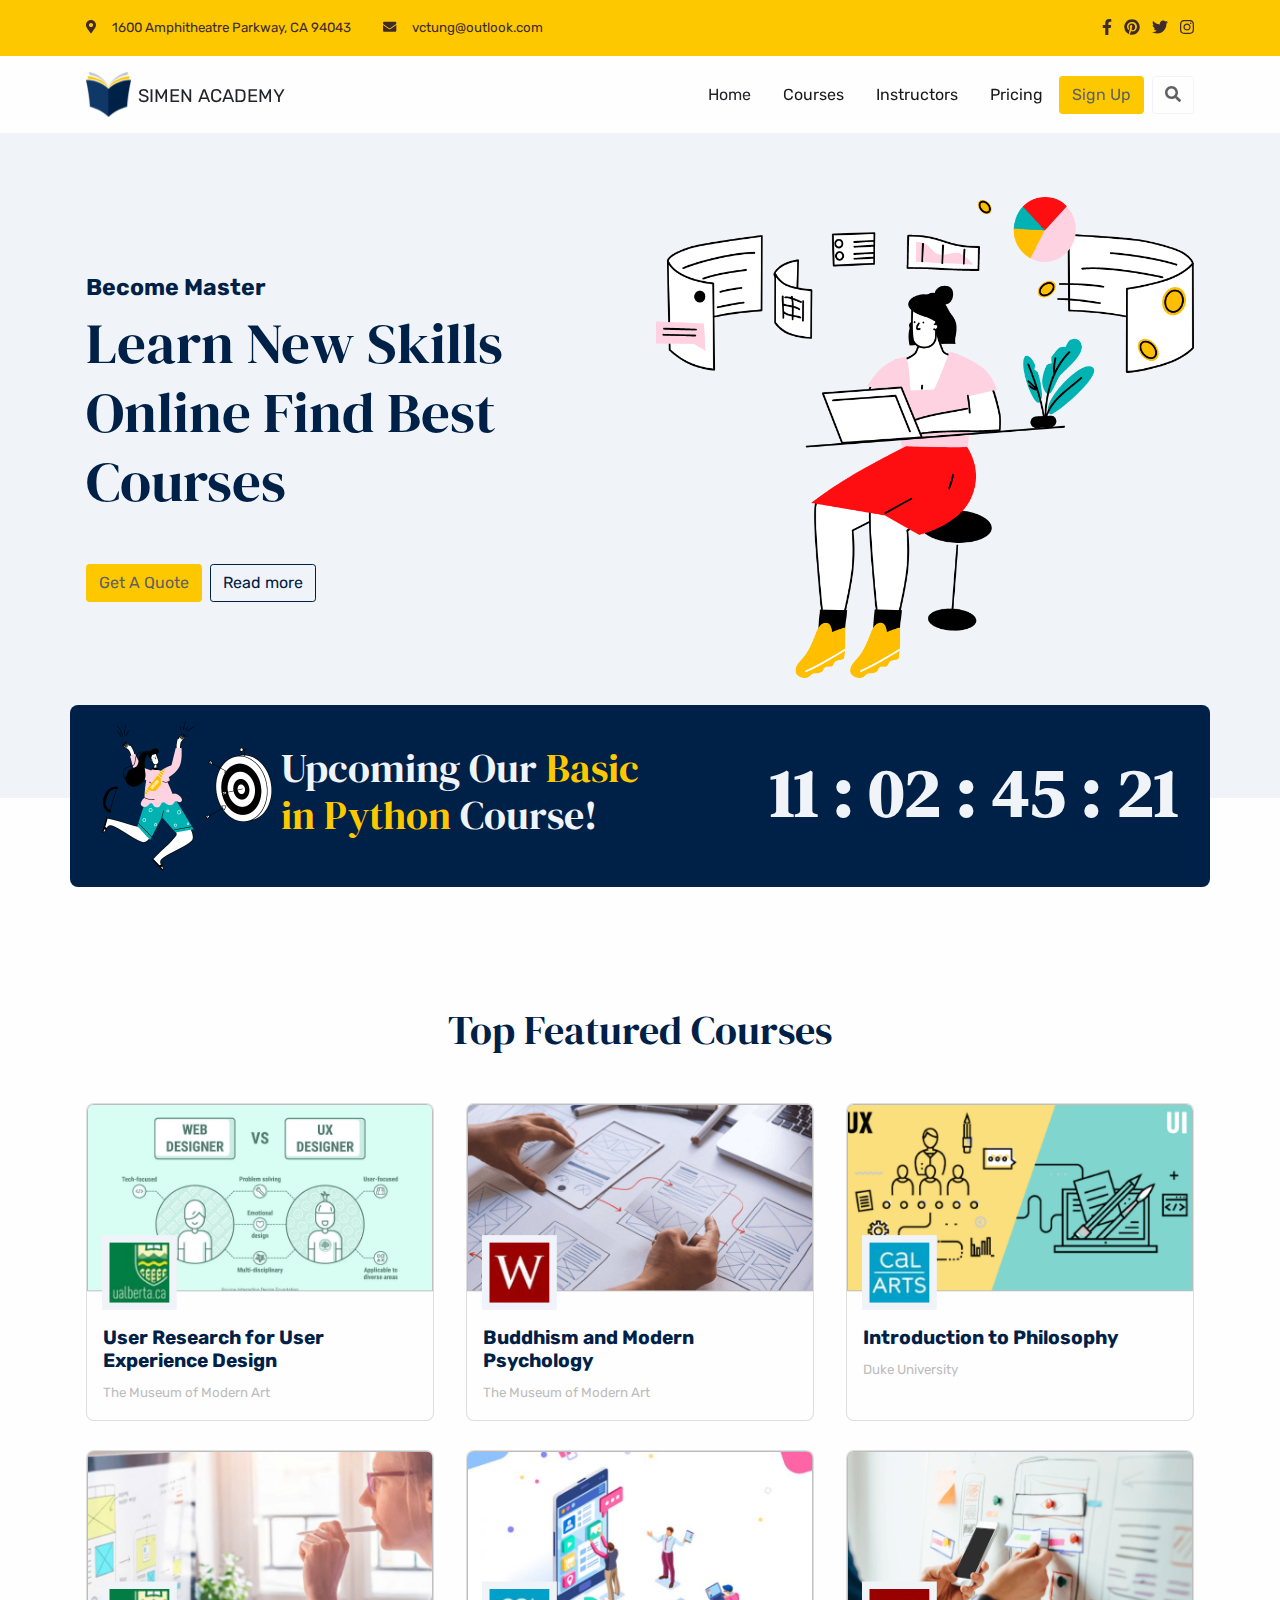
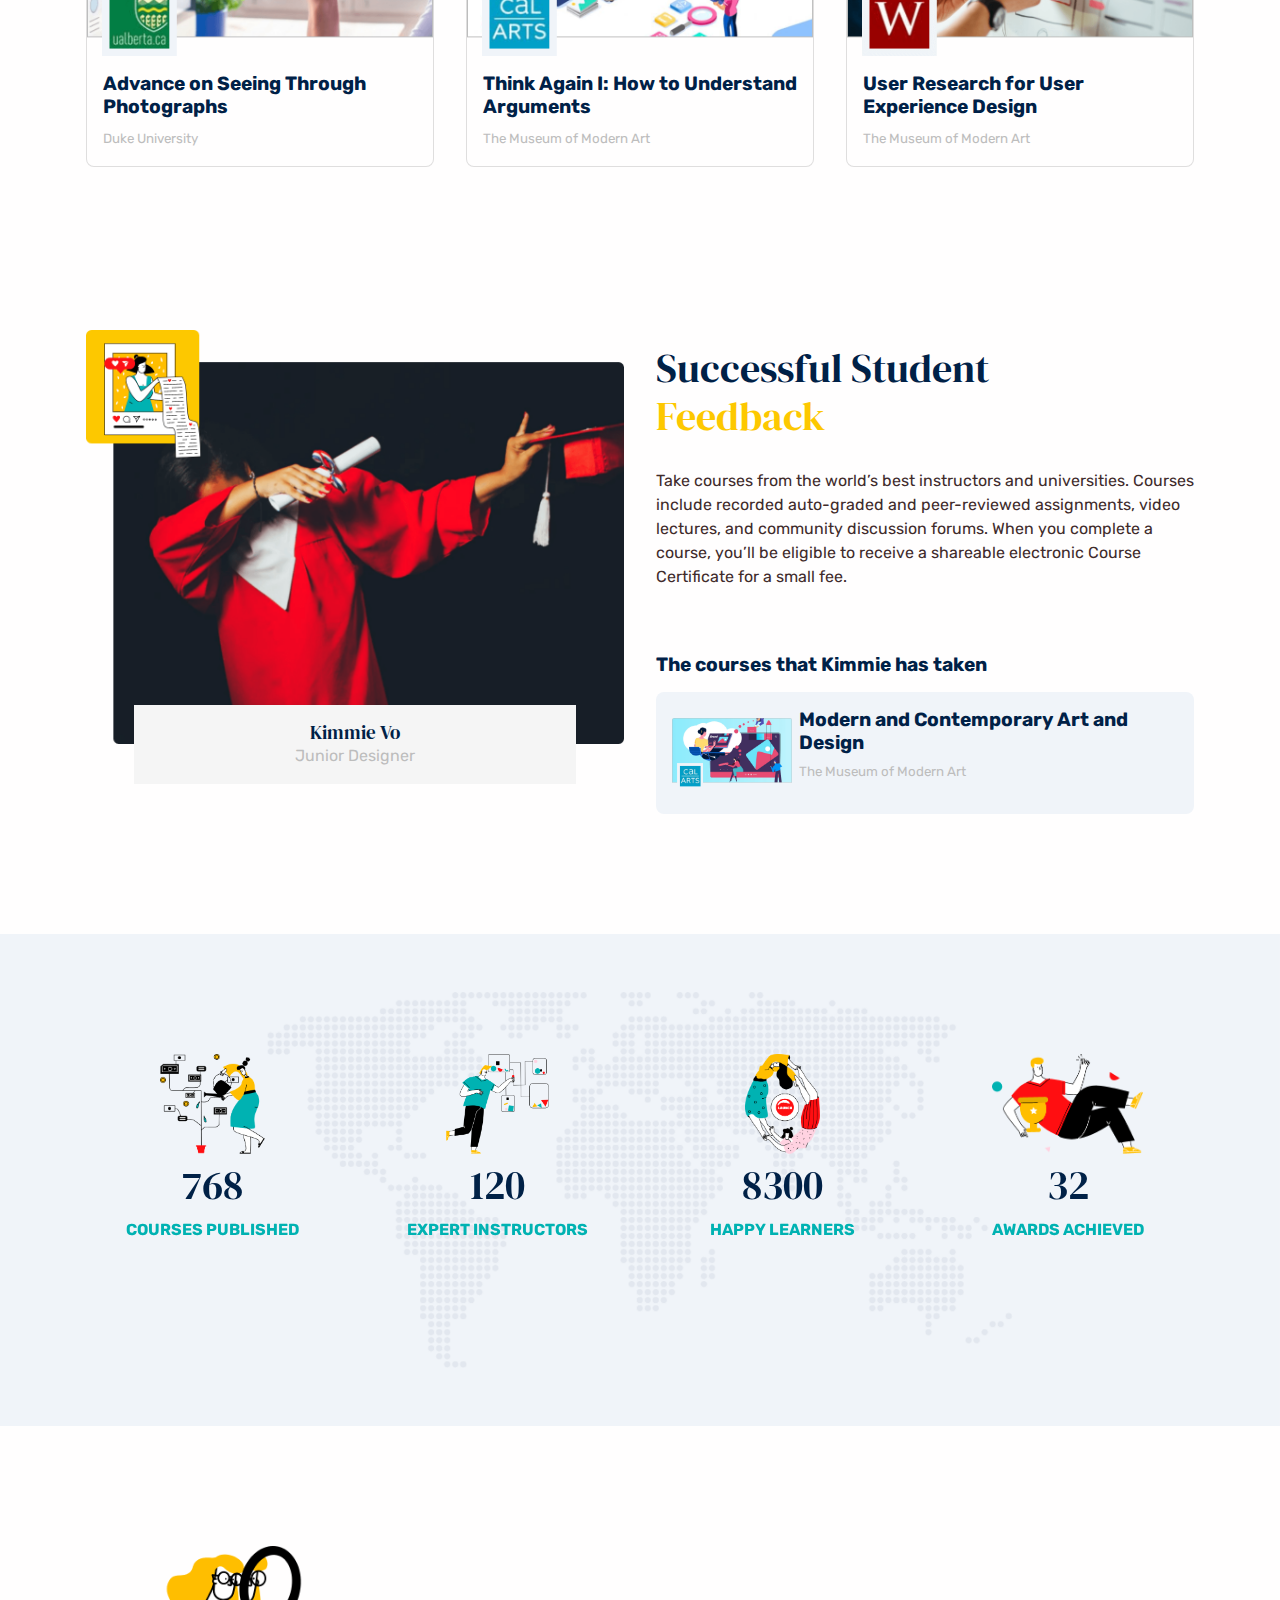
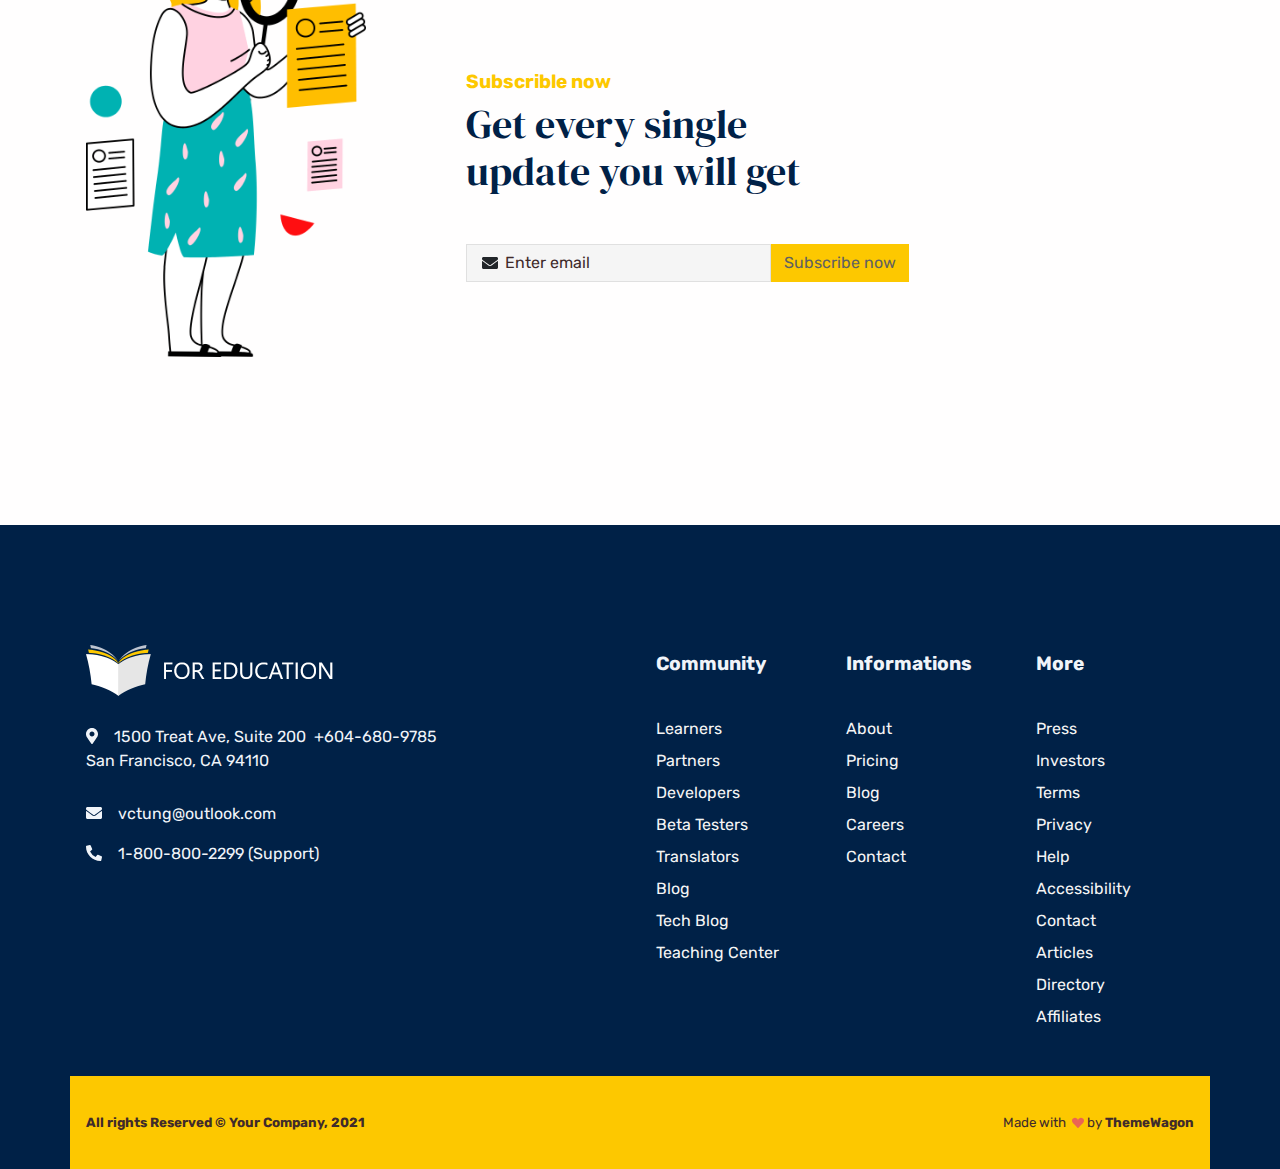
==== commit 667cafe3: "template refractoring" ====
--- a/index.html
+++ b/index.html
@@ -10,7 +10,7 @@
     <!-- ===============================================-->
     <!--    Document Title-->
     <!-- ===============================================-->
-    <title>little squirrel | Landing, Responsive &amp; Business Templatee</title>
+    <title>Simen Academy | Home</title>
 
 
     <!-- ===============================================-->
@@ -71,14 +71,18 @@
 
 
       <nav class="navbar navbar-expand-lg navbar-light sticky-top py-3 d-block" data-navbar-on-scroll="data-navbar-on-scroll">
-        <div class="container"><a class="navbar-brand" href="index.html"><img src="assets/img/gallery/logo-n.png" height="45" alt="logo" /></a>
+        <div class="container">
+          <a class="navbar-brand" href="index.html">
+            <img src="assets/img/logo-2.png" height="45" alt="logo" /> 
+            <span style="font-size: 1.15rem;">SIMEN ACADEMY</span> 
+          </a>
           <button class="navbar-toggler" type="button" data-bs-toggle="collapse" data-bs-target="#navbarSupportedContent" aria-controls="navbarSupportedContent" aria-expanded="false" aria-label="Toggle navigation"><span class="navbar-toggler-icon"> </span></button>
           <div class="collapse navbar-collapse border-top border-lg-0 mt-4 mt-lg-0" id="navbarSupportedContent">
             <ul class="navbar-nav ms-auto pt-2 pt-lg-0 font-base">
               <li class="nav-item px-2"><a class="nav-link active" aria-current="page" href="index.html">Home</a></li>
+              <li class="nav-item px-2"><a class="nav-link" aria-current="page" href="courses-list.html">Courses</a></li>
+              <li class="nav-item px-2"><a class="nav-link" aria-current="page" href="instructors.html">Instructors</a></li>
               <li class="nav-item px-2"><a class="nav-link" aria-current="page" href="pricing.html">Pricing</a></li>
-              <li class="nav-item px-2"><a class="nav-link" aria-current="page" href="web-development.html">Web Development</a></li>
-              <li class="nav-item px-2"><a class="nav-link" aria-current="page" href="user-research.html">User Research</a></li>
             </ul><a class="btn btn-primary order-1 order-lg-0" href="#!">Sign Up</a>
             <form class="d-flex my-3 d-block d-lg-none">
               <input class="form-control me-2" type="search" placeholder="Search" aria-label="Search" />
@@ -184,27 +188,6 @@
               <div class="card h-100"><img class="card-img-top w-100" src="assets/img/gallery/experience-design.png" alt="courses" />
                 <div class="card-body">
                   <h5 class="font-sans-serif fw-bold fs-md-0 fs-lg-1">User Research for User Experience Design</h5><a class="text-muted fs--1 stretched-link text-decoration-none" href="#!">The Museum of Modern Art</a>
-                </div>
-              </div>
-            </div>
-            <div class="col-md-4 mb-4">
-              <div class="card h-100"><img class="card-img-top w-100" src="assets/img/gallery/user-research.png" alt="courses" />
-                <div class="card-body">
-                  <h5 class="font-sans-serif fw-bold fs-md-0 fs-lg-1">User Research for User Experience Design</h5><a class="text-muted fs--1 stretched-link text-decoration-none" href="#!">The Museum of Modern Art</a>
-                </div>
-              </div>
-            </div>
-            <div class="col-md-4 mb-4">
-              <div class="card h-100"><img class="card-img-top w-100" src="assets/img/gallery/critical-thinking.png" alt="courses" />
-                <div class="card-body">
-                  <h5 class="font-sans-serif fw-bold fs-md-0 fs-lg-1">Introduction to Logic and Critical Thinking</h5><a class="text-muted fs--1 stretched-link text-decoration-none" href="#!">Duke University</a>
-                </div>
-              </div>
-            </div>
-            <div class="col-md-4 mb-4">
-              <div class="card h-100"><img class="card-img-top w-100" src="assets/img/gallery/art-design.png" alt="courses" />
-                <div class="card-body">
-                  <h5 class="font-sans-serif fw-bold fs-md-0 fs-lg-1">Modern and Contemporary Art and Design</h5><a class="text-muted fs--1 stretched-link text-decoration-none" href="#!">The Museum of Modern Art</a>
                 </div>
               </div>
             </div>
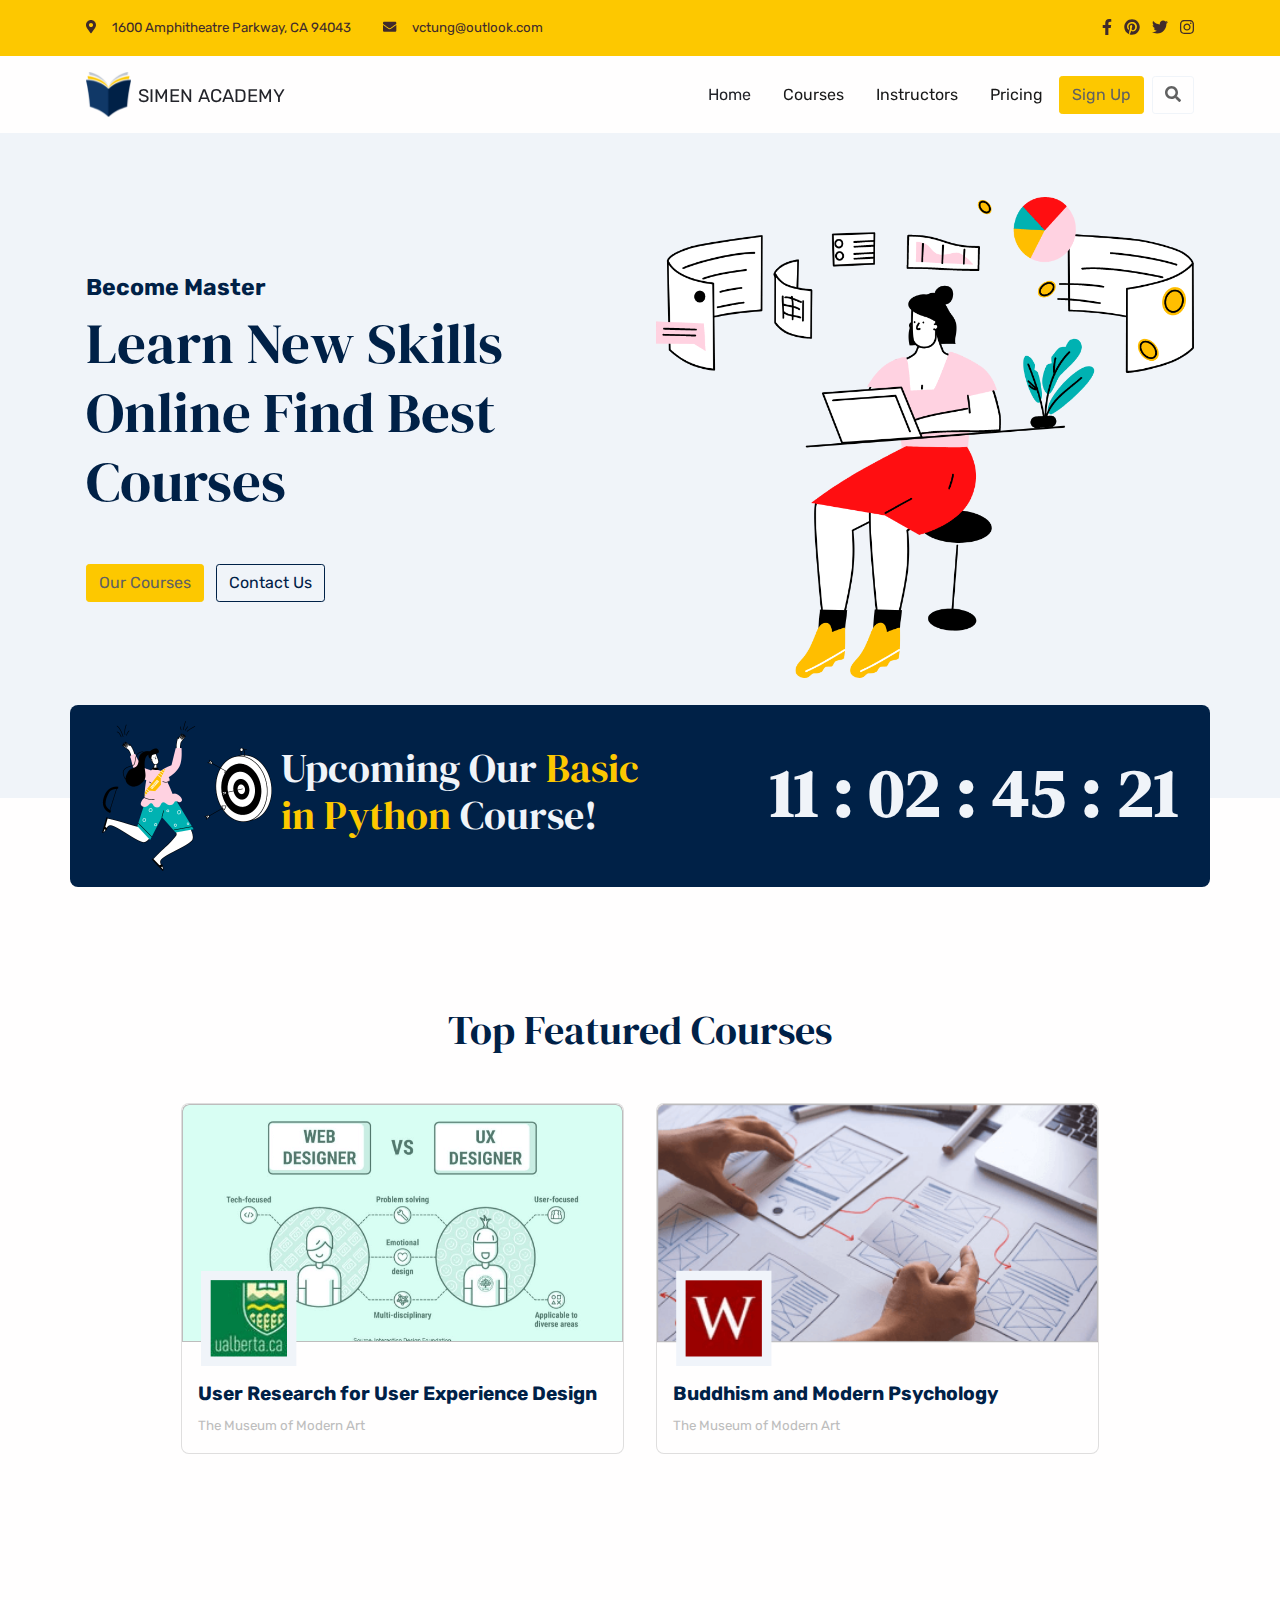
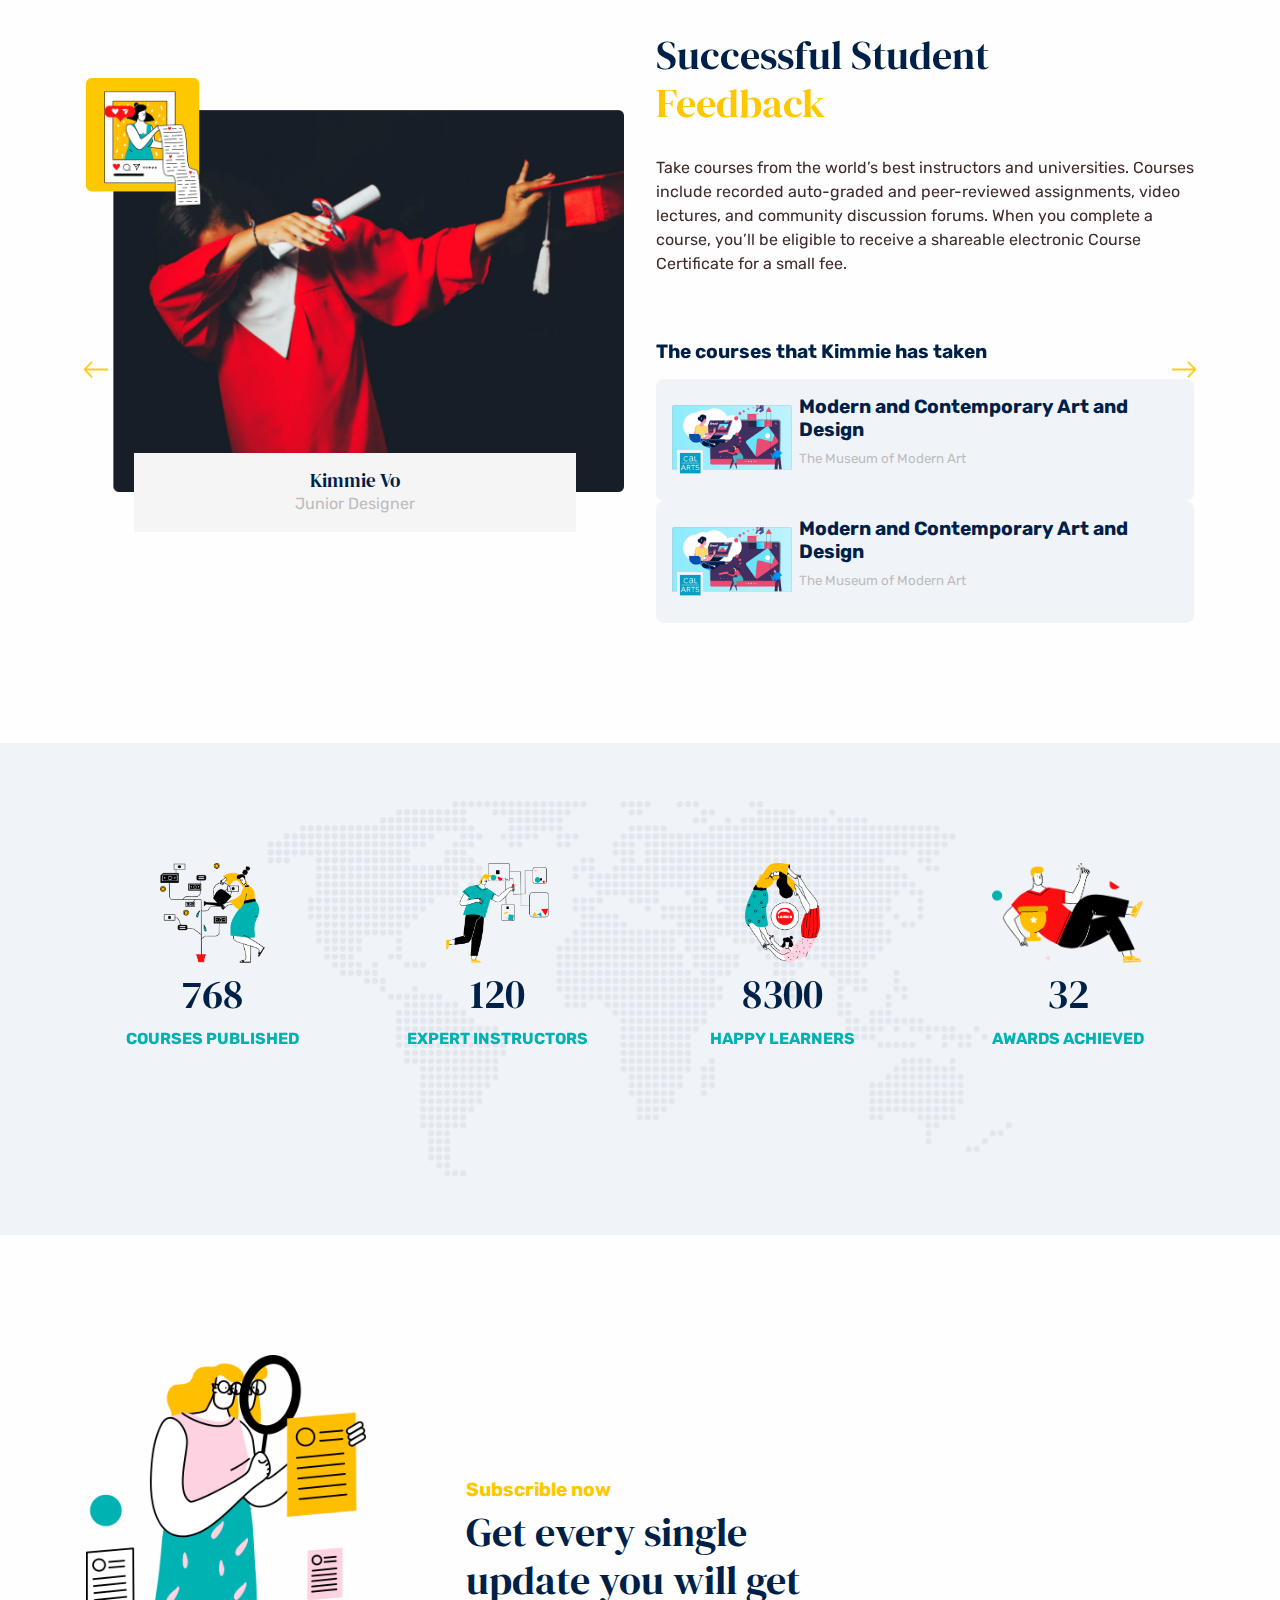
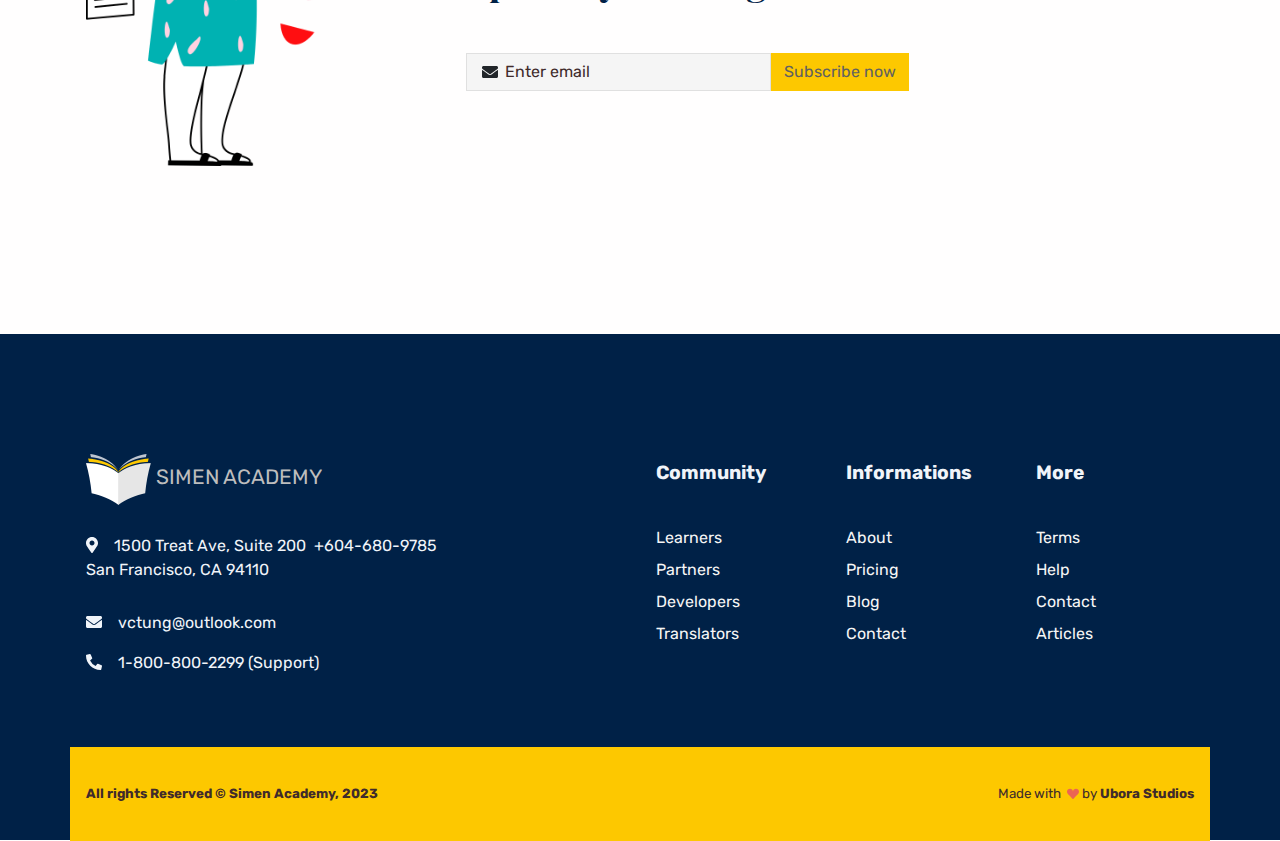
==== commit bfb06fa1: "Reduction des cours à 2 uniquement" ====
--- a/index.html
+++ b/index.html
@@ -29,6 +29,8 @@
     <!--    Stylesheets-->
     <!-- ===============================================-->
     <link href="assets/css/theme.css" rel="stylesheet" />
+
+    <link rel="stylesheet" href="assets/css/style.css">
 
   </head>
 
@@ -105,7 +107,9 @@
             <div class="col-md-5 col-lg-6 order-0 order-md-1 text-end"><img class="pt-7 pt-md-0 w-100" src="assets/img/gallery/hero-header.png" width="470" alt="hero-header" /></div>
             <div class="col-md-7 col-lg-6 text-md-start text-center py-6">
               <h4 class="fw-bold font-sans-serif">Become Master</h4>
-              <h1 class="fs-6 fs-xl-7 mb-5">Learn New Skills Online Find Best Courses</h1><a class="btn btn-primary me-2" href="#!" role="button">Get A Quote</a><a class="btn btn-outline-secondary" href="#!" role="button">Read more</a>
+              <h1 class="fs-6 fs-xl-7 mb-5">Learn New Skills Online Find Best Courses</h1>
+              <a class="btn btn-primary me-2" href="courses-list.html" role="button">Our Courses</a>
+              <a class="btn btn-outline-secondary" href="#footer" role="button">Contact Us</a>
             </div>
           </div>
         </div>
@@ -149,48 +153,48 @@
         <div class="container">
           <div class="row">
             <h1 class="text-center mb-5"> Top Featured Courses</h1>
-            <div class="col-md-4 mb-4">
+            <div class="col-md-5 offset-md-1 mb-4">
               <div class="card h-100"><img class="card-img-top w-100" src="assets/img/gallery/design.png" alt="courses" />
                 <div class="card-body">
-                  <h5 class="font-sans-serif fw-bold fs-md-0 fs-lg-1">User Research for User Experience Design</h5><a class="text-muted fs--1 stretched-link text-decoration-none" href="#!">The Museum of Modern Art</a>
-                </div>
-              </div>
-            </div>
-            <div class="col-md-4 mb-4">
+                  <h5 class="font-sans-serif fw-bold fs-md-0 fs-lg-1">User Research for User Experience Design</h5><a class="text-muted fs--1 stretched-link text-decoration-none" href="course-detail.html">The Museum of Modern Art</a>
+                </div>
+              </div>
+            </div>
+            <div class="col-md-5 mb-4">
               <div class="card h-100"><img class="card-img-top w-100" src="assets/img/gallery/psychology.png" alt="courses" />
                 <div class="card-body">
-                  <h5 class="font-sans-serif fw-bold fs-md-0 fs-lg-1">Buddhism and Modern Psychology</h5><a class="text-muted fs--1 stretched-link text-decoration-none" href="#!">The Museum of Modern Art</a>
-                </div>
-              </div>
-            </div>
-            <div class="col-md-4 mb-4">
+                  <h5 class="font-sans-serif fw-bold fs-md-0 fs-lg-1">Buddhism and Modern Psychology</h5><a class="text-muted fs--1 stretched-link text-decoration-none" href="course-detail.html">The Museum of Modern Art</a>
+                </div>
+              </div>
+            </div>
+            <!-- <div class="col-md-4 mb-4">
               <div class="card h-100"><img class="card-img-top w-100" src="assets/img/gallery/philosophy.png" alt="courses" />
                 <div class="card-body">
-                  <h5 class="font-sans-serif fw-bold fs-md-0 fs-lg-1">Introduction to Philosophy</h5><a class="text-muted fs--1 stretched-link text-decoration-none" href="#!">Duke University</a>
+                  <h5 class="font-sans-serif fw-bold fs-md-0 fs-lg-1">Introduction to Philosophy</h5><a class="text-muted fs--1 stretched-link text-decoration-none" href="course-detail.html">Duke University</a>
                 </div>
               </div>
             </div>
             <div class="col-md-4 mb-4">
               <div class="card h-100"><img class="card-img-top w-100" src="assets/img/gallery/photographs.png" alt="courses" />
                 <div class="card-body">
-                  <h5 class="font-sans-serif fw-bold fs-md-0 fs-lg-1">Advance on Seeing Through Photographs</h5><a class="text-muted fs--1 stretched-link text-decoration-none" href="#!">Duke University</a>
+                  <h5 class="font-sans-serif fw-bold fs-md-0 fs-lg-1">Advance on Seeing Through Photographs</h5><a class="text-muted fs--1 stretched-link text-decoration-none" href="course-detail.html">Duke University</a>
                 </div>
               </div>
             </div>
             <div class="col-md-4 mb-4">
               <div class="card h-100"><img class="card-img-top w-100" src="assets/img/gallery/arguments.png" alt="courses" />
                 <div class="card-body">
-                  <h5 class="font-sans-serif fw-bold fs-md-0 fs-lg-1">Think Again I: How to Understand Arguments</h5><a class="text-muted fs--1 stretched-link text-decoration-none" href="#!">The Museum of Modern Art</a>
+                  <h5 class="font-sans-serif fw-bold fs-md-0 fs-lg-1">Think Again I: How to Understand Arguments</h5><a class="text-muted fs--1 stretched-link text-decoration-none" href="course-detail.html">The Museum of Modern Art</a>
                 </div>
               </div>
             </div>
             <div class="col-md-4 mb-4">
               <div class="card h-100"><img class="card-img-top w-100" src="assets/img/gallery/experience-design.png" alt="courses" />
                 <div class="card-body">
-                  <h5 class="font-sans-serif fw-bold fs-md-0 fs-lg-1">User Research for User Experience Design</h5><a class="text-muted fs--1 stretched-link text-decoration-none" href="#!">The Museum of Modern Art</a>
-                </div>
-              </div>
-            </div>
+                  <h5 class="font-sans-serif fw-bold fs-md-0 fs-lg-1">User Research for User Experience Design</h5><a class="text-muted fs--1 stretched-link text-decoration-none" href="course-detail.html">The Museum of Modern Art</a>
+                </div>
+              </div>
+            </div> -->
           </div>
         </div>
         <!-- end of .container-->
@@ -204,7 +208,7 @@
 
       <!-- ============================================-->
       <!-- <section> begin ============================-->
-      <section class="pt-0">
+      <!-- <section class="pt-0">
 
         <div class="container">
           <div class="row h-100 align-items-center">
@@ -234,13 +238,183 @@
                     </div>
                   </div>
                 </div>
-              </div>
-            </div>
-          </div>
-        </div>
-        <!-- end of .container-->
-
-      </section>
+                <div class="card card-span bg-600">
+                  <div class="card-body">
+                    <div class="row flex-center gx-0">
+                      <div class="col-lg-4 col-xl-3 text-center text-xl-start"><img src="assets/img/gallery/art-design.png" width="120" alt="courses" /></div>
+                      <div class="col-lg-8 col-xl-9">
+                        <h5 class="font-sans-serif fw-bold">Modern and Contemporary Art and Design</h5>
+                        <p class="text-muted fs--1">The Museum of Modern Art</p>
+                      </div>
+                    </div>
+                  </div>
+                </div>
+              </div>
+            </div>
+          </div>
+        </div>
+
+      </section> -->
+
+
+      <div id="carouselFeedback" class="carousel slide" data-bs-ride="carousel">
+        <div class="carousel-inner">
+          <div class="carousel-item active" data-bs-interval="10000">
+            <section class="pt-0">
+              <div class="container">
+                <div class="row h-100 align-items-center">
+                  <div class="col-md-12 col-lg-6 h-100">
+                    <div class="card card-span text-white h-100"><img class="w-100" src="assets/img/gallery/student-feedback.png" alt="..." />
+                      <div class="card-body px-xl-5 px-md-3 pt-0">
+                        <div class="d-flex flex-column align-items-center bg-200" style="margin-top:-2.4rem;">
+                          <h5 class="mt-3 mb-0">Kimmie Vo</h5>
+                          <p class="text-muted">Junior Designer</p>
+                        </div>
+                      </div>
+                    </div>
+                  </div>
+                  <div class="col-md-12 col-lg-6 h-100">
+                    <h1 class="my-4">Successful Student<br /><span class="text-primary">Feedback</span></h1>
+                    <p>Take courses from the world’s best instructors and universities. Courses include recorded auto-graded and peer-reviewed assignments, video lectures, and community discussion forums. When you complete a course, you’ll be eligible to receive a shareable electronic Course Certificate for a small fee.</p>
+                    <div class="mt-6">
+                      <h5 class="font-sans-serif fw-bold mb-3">The courses that Kimmie has taken</h5>
+                      <div class="card card-span bg-600">
+                        <div class="card-body">
+                          <div class="row flex-center gx-0">
+                            <div class="col-lg-4 col-xl-3 text-center text-xl-start"><img src="assets/img/gallery/art-design.png" width="120" alt="courses" /></div>
+                            <div class="col-lg-8 col-xl-9">
+                              <h5 class="font-sans-serif fw-bold">Modern and Contemporary Art and Design</h5>
+                              <p class="text-muted fs--1">The Museum of Modern Art</p>
+                            </div>
+                          </div>
+                        </div>
+                      </div>
+                      <div class="card card-span bg-600">
+                        <div class="card-body">
+                          <div class="row flex-center gx-0">
+                            <div class="col-lg-4 col-xl-3 text-center text-xl-start"><img src="assets/img/gallery/art-design.png" width="120" alt="courses" /></div>
+                            <div class="col-lg-8 col-xl-9">
+                              <h5 class="font-sans-serif fw-bold">Modern and Contemporary Art and Design</h5>
+                              <p class="text-muted fs--1">The Museum of Modern Art</p>
+                            </div>
+                          </div>
+                        </div>
+                      </div>
+                    </div>
+                  </div>
+                </div>
+              </div>
+            </section>
+          </div>
+          <div class="carousel-item" data-bs-interval="2000">
+            <section class="pt-0">
+              <div class="container">
+                <div class="row h-100 align-items-center">
+                  <div class="col-md-12 col-lg-6 h-100">
+                    <div class="card card-span text-white h-100"><img class="w-100" src="assets/img/gallery/student-feedback.png" alt="..." />
+                      <div class="card-body px-xl-5 px-md-3 pt-0">
+                        <div class="d-flex flex-column align-items-center bg-200" style="margin-top:-2.4rem;">
+                          <h5 class="mt-3 mb-0">Kimmie Vo</h5>
+                          <p class="text-muted">Junior Designer</p>
+                        </div>
+                      </div>
+                    </div>
+                  </div>
+                  <div class="col-md-12 col-lg-6 h-100">
+                    <h1 class="my-4">Successful Student<br /><span class="text-primary">Feedback</span></h1>
+                    <p>Take courses from the world’s best instructors and universities. Courses include recorded auto-graded and peer-reviewed assignments, video lectures, and community discussion forums. When you complete a course, you’ll be eligible to receive a shareable electronic Course Certificate for a small fee.</p>
+                    <div class="mt-6">
+                      <h5 class="font-sans-serif fw-bold mb-3">The courses that Kimmie has taken</h5>
+                      <div class="card card-span bg-600">
+                        <div class="card-body">
+                          <div class="row flex-center gx-0">
+                            <div class="col-lg-4 col-xl-3 text-center text-xl-start"><img src="assets/img/gallery/art-design.png" width="120" alt="courses" /></div>
+                            <div class="col-lg-8 col-xl-9">
+                              <h5 class="font-sans-serif fw-bold">Modern and Contemporary Art and Design</h5>
+                              <p class="text-muted fs--1">The Museum of Modern Art</p>
+                            </div>
+                          </div>
+                        </div>
+                      </div>
+                      <div class="card card-span bg-600">
+                        <div class="card-body">
+                          <div class="row flex-center gx-0">
+                            <div class="col-lg-4 col-xl-3 text-center text-xl-start"><img src="assets/img/gallery/art-design.png" width="120" alt="courses" /></div>
+                            <div class="col-lg-8 col-xl-9">
+                              <h5 class="font-sans-serif fw-bold">Modern and Contemporary Art and Design</h5>
+                              <p class="text-muted fs--1">The Museum of Modern Art</p>
+                            </div>
+                          </div>
+                        </div>
+                      </div>
+                    </div>
+                  </div>
+                </div>
+              </div>
+            </section>
+          </div>
+          <div class="carousel-item">
+            <section class="pt-0">
+              <div class="container">
+                <div class="row h-100 align-items-center">
+                  <div class="col-md-12 col-lg-6 h-100">
+                    <div class="card card-span text-white h-100"><img class="w-100" src="assets/img/gallery/student-feedback.png" alt="..." />
+                      <div class="card-body px-xl-5 px-md-3 pt-0">
+                        <div class="d-flex flex-column align-items-center bg-200" style="margin-top:-2.4rem;">
+                          <h5 class="mt-3 mb-0">Kimmie Vo</h5>
+                          <p class="text-muted">Junior Designer</p>
+                        </div>
+                      </div>
+                    </div>
+                  </div>
+                  <div class="col-md-12 col-lg-6 h-100">
+                    <h1 class="my-4">Successful Student<br /><span class="text-primary">Feedback</span></h1>
+                    <p>Take courses from the world’s best instructors and universities. Courses include recorded auto-graded and peer-reviewed assignments, video lectures, and community discussion forums. When you complete a course, you’ll be eligible to receive a shareable electronic Course Certificate for a small fee.</p>
+                    <div class="mt-6">
+                      <h5 class="font-sans-serif fw-bold mb-3">The courses that Kimmie has taken</h5>
+                      <div class="card card-span bg-600">
+                        <div class="card-body">
+                          <div class="row flex-center gx-0">
+                            <div class="col-lg-4 col-xl-3 text-center text-xl-start"><img src="assets/img/gallery/art-design.png" width="120" alt="courses" /></div>
+                            <div class="col-lg-8 col-xl-9">
+                              <h5 class="font-sans-serif fw-bold">Modern and Contemporary Art and Design</h5>
+                              <p class="text-muted fs--1">The Museum of Modern Art</p>
+                            </div>
+                          </div>
+                        </div>
+                      </div>
+                      <div class="card card-span bg-600">
+                        <div class="card-body">
+                          <div class="row flex-center gx-0">
+                            <div class="col-lg-4 col-xl-3 text-center text-xl-start"><img src="assets/img/gallery/art-design.png" width="120" alt="courses" /></div>
+                            <div class="col-lg-8 col-xl-9">
+                              <h5 class="font-sans-serif fw-bold">Modern and Contemporary Art and Design</h5>
+                              <p class="text-muted fs--1">The Museum of Modern Art</p>
+                            </div>
+                          </div>
+                        </div>
+                      </div>
+                    </div>
+                  </div>
+                </div>
+              </div>
+            </section>
+          </div>
+        </div>
+        <button class="carousel-control-prev carou-control" type="button" data-bs-target="#carouselFeedback" data-bs-slide="prev">
+          <div class="carou-icon">
+            <span class="carousel-control-prev-icon" aria-hidden="true"></span>
+          </div>
+          <span class="visually-hidden">Previous</span>
+        </button>
+        <button class="carousel-control-next carou-control" type="button" data-bs-target="#carouselFeedback" data-bs-slide="next">
+          <div class="carou-icon">
+            <span class="carousel-control-next-icon" aria-hidden="true"></span>
+          </div>
+          <span class="visually-hidden">Next</span>
+        </button>
+      </div>
+
       <!-- <section> close ============================-->
       <!-- ============================================-->
 
@@ -307,11 +481,15 @@
 
       <!-- ============================================-->
       <!-- <section> begin ============================-->
-      <section class="bg-secondary">
+      <section id="footer" class="bg-secondary">
 
         <div class="container">
           <div class="row">
-            <div class="col-12 col-sm-12 col-lg-6 mb-4 order-0 order-sm-0"><a class="text-decoration-none" href="#"><img src="assets/img/gallery/footer-logo.png" height="51" alt="" /></a>
+            <div class="col-12 col-sm-12 col-lg-6 mb-4 order-0 order-sm-0">
+              <a class="text-decoration-none" href="#">
+                <img src="assets/img/footer-logo.png" height="51" alt="footer-logo" /> 
+                <span style="font-size: 1.3rem;">SIMEN ACADEMY</span> 
+              </a>
               <p class="text-light my-4"> <i class="fas fa-map-marker-alt me-3"></i><span class="text-light">1500 Treat Ave, Suite 200  &nbsp;</span><a class="text-light" href="tel:+604-680-9785">+604-680-9785</a><br />San Francisco, CA 94110</p>
               <p class="text-light"> <i class="fas fa-envelope me-3"> </i><a class="text-light" href="mailto:vctung@outlook.com">vctung@outlook.com </a></p>
               <p class="text-light"> <i class="fas fa-phone-alt me-3"></i><a class="text-light" href="tel:1-800-800-2299">1-800-800-2299 (Support)</a></p>
@@ -322,11 +500,7 @@
                 <li class="lh-lg"><a class="text-200" href="#!">Learners</a></li>
                 <li class="lh-lg"><a class="text-200" href="#!">Partners</a></li>
                 <li class="lh-lg"><a class="text-200" href="#!">Developers</a></li>
-                <li class="lh-lg"><a class="text-200" href="#!">Beta Testers</a></li>
                 <li class="lh-lg"><a class="text-200" href="#!">Translators</a></li>
-                <li class="lh-lg"><a class="text-200" href="#!">Blog</a></li>
-                <li class="lh-lg"><a class="text-200" href="#!">Tech Blog</a></li>
-                <li class="lh-lg"><a class="text-200" href="#!">Teaching Center</a></li>
               </ul>
             </div>
             <div class="col-6 col-sm-4 col-lg-2 mb-3 order-3 order-sm-2">
@@ -335,23 +509,16 @@
                 <li class="lh-lg"><a class="text-200" href="#!">About</a></li>
                 <li class="lh-lg"><a class="text-200" href="#!">Pricing</a></li>
                 <li class="lh-lg"><a class="text-200" href="#!">Blog</a></li>
-                <li class="lh-lg"><a class="text-200" href="#!">Careers</a></li>
                 <li class="lh-lg"><a class="text-200" href="#!">Contact</a></li>
               </ul>
             </div>
             <div class="col-6 col-sm-4 col-lg-2 mb-3 order-3 order-sm-2">
               <h5 class="lh-lg fw-bold text-light mb-4 font-sans-serif"> More</h5>
               <ul class="list-unstyled mb-md-4 mb-lg-0">
-                <li class="lh-lg"><a class="text-200" href="#!">Press</a></li>
-                <li class="lh-lg"><a class="text-200" href="#!">Investors</a></li>
                 <li class="lh-lg"><a class="text-200" href="#!">Terms</a></li>
-                <li class="lh-lg"><a class="text-200" href="#!">Privacy</a></li>
                 <li class="lh-lg"><a class="text-200" href="#!">Help</a></li>
-                <li class="lh-lg"><a class="text-200" href="#!">Accessibility</a></li>
                 <li class="lh-lg"><a class="text-200" href="#!">Contact</a></li>
                 <li class="lh-lg"><a class="text-200" href="#!">Articles</a></li>
-                <li class="lh-lg"><a class="text-200" href="#!">Directory</a></li>
-                <li class="lh-lg"><a class="text-200" href="#!">Affiliates</a></li>
               </ul>
             </div>
           </div>
@@ -367,13 +534,13 @@
         <div class="container bg-primary">
           <div class="row justify-content-md-between justify-content-evenly py-4">
             <div class="col-12 col-sm-8 col-md-6 col-lg-auto text-center text-md-start">
-              <p class="fs--1 my-2 fw-bold">All rights Reserved &copy; Your Company, 2021</p>
+              <p class="fs--1 my-2 fw-bold">All rights Reserved &copy; Simen Academy, 2023</p>
             </div>
             <div class="col-12 col-sm-8 col-md-6">
               <p class="fs--1 my-2 text-center text-md-end"> Made with&nbsp;
                 <svg class="bi bi-suit-heart-fill" xmlns="http://www.w3.org/2000/svg" width="12" height="12" fill="#EB6453" viewBox="0 0 16 16">
                   <path d="M4 1c2.21 0 4 1.755 4 3.92C8 2.755 9.79 1 12 1s4 1.755 4 3.92c0 3.263-3.234 4.414-7.608 9.608a.513.513 0 0 1-.784 0C3.234 9.334 0 8.183 0 4.92 0 2.755 1.79 1 4 1z"></path>
-                </svg>&nbsp;by&nbsp;<a class="fw-bold text-900" href="https://themewagon.com/" target="_blank">ThemeWagon </a>
+                </svg>&nbsp;by&nbsp;<a class="fw-bold text-900" href="https://ubora-studios.com/" target="_blank">Ubora Studios </a>
               </p>
             </div>
           </div>
--- a/assets/css/style.css
+++ b/assets/css/style.css
@@ -0,0 +1,17 @@
+
+
+@media screen and (max-width: 767px) {
+    #carouselFeedback {
+        padding: 0 20px;
+    }
+    #carouselFeedback .carou-control .carou-icon {
+        background-color: #0021479d;
+        border-radius: 50%;
+        padding: 5px !important;
+        display: flex;
+    }
+    #carouselFeedback .carou-control .carou-icon span{
+        width: 1.2rem !important;
+        height: 1.2rem !important;
+    }
+}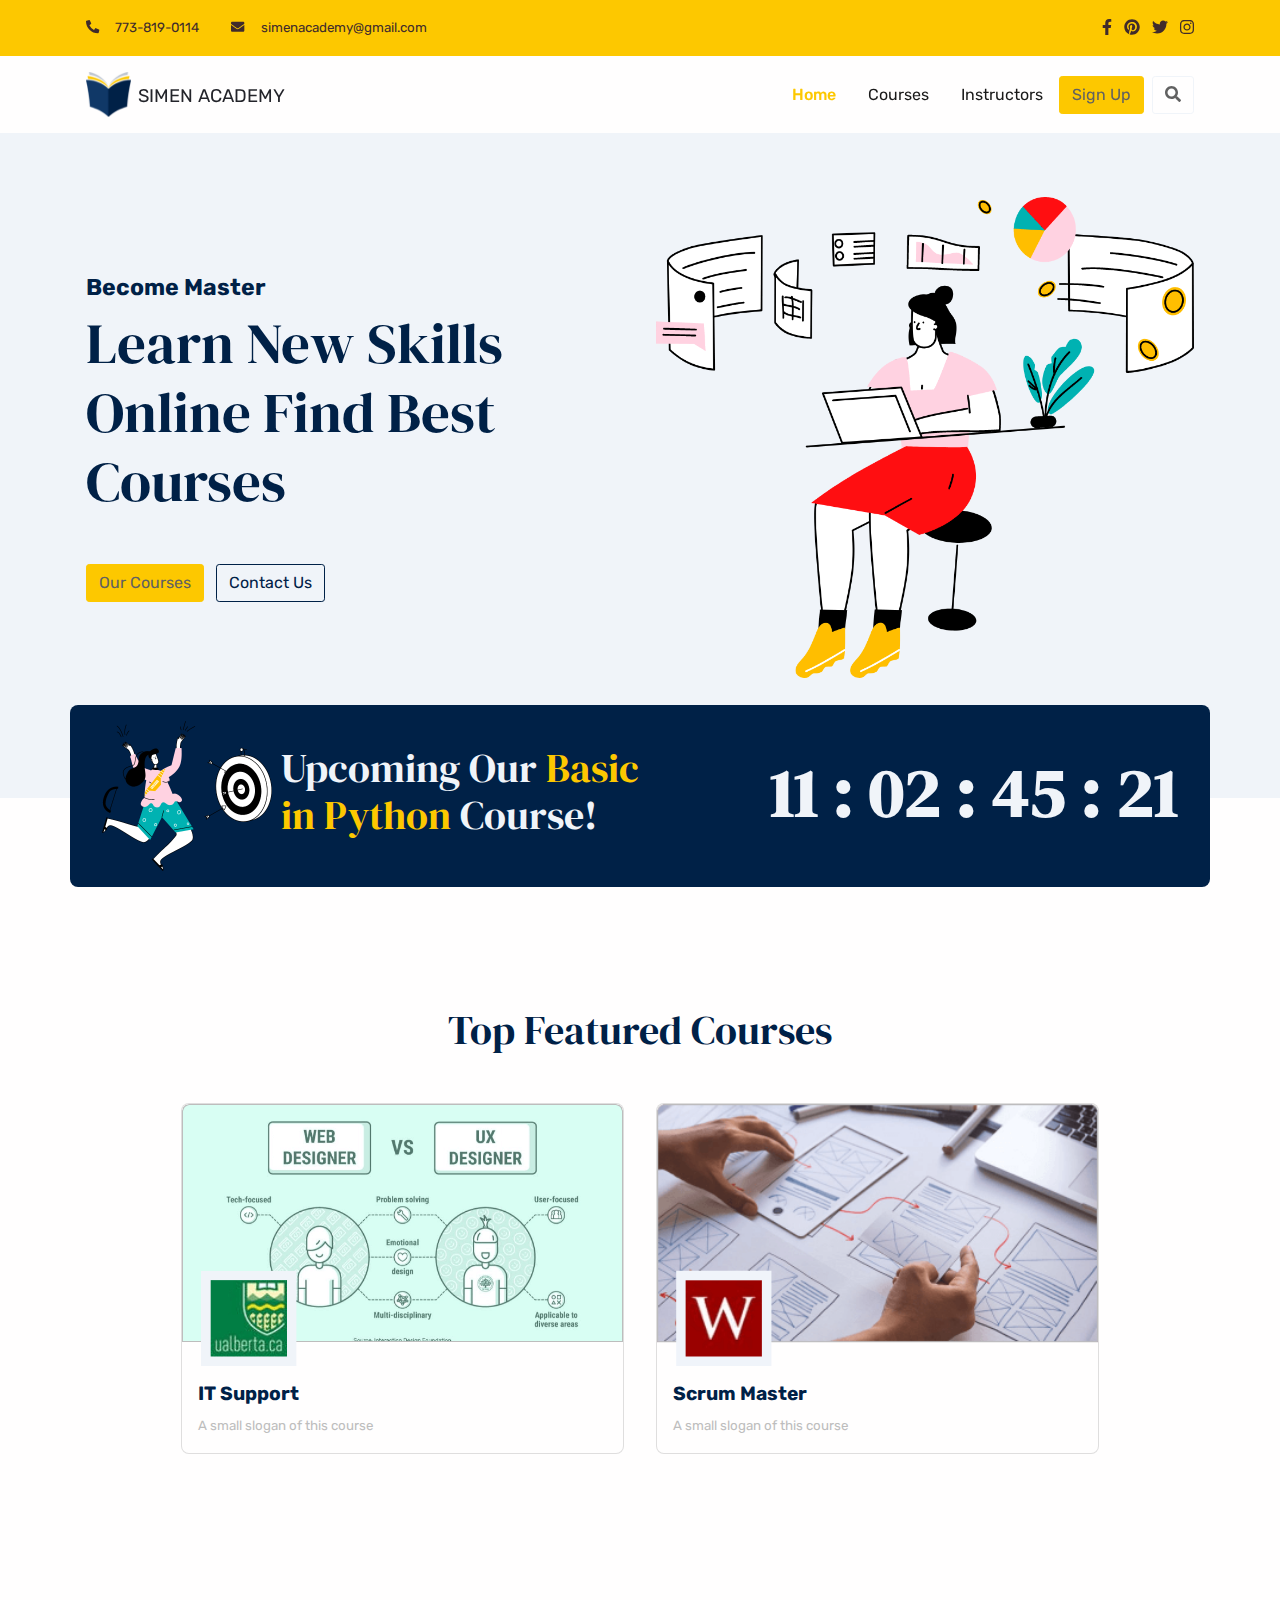
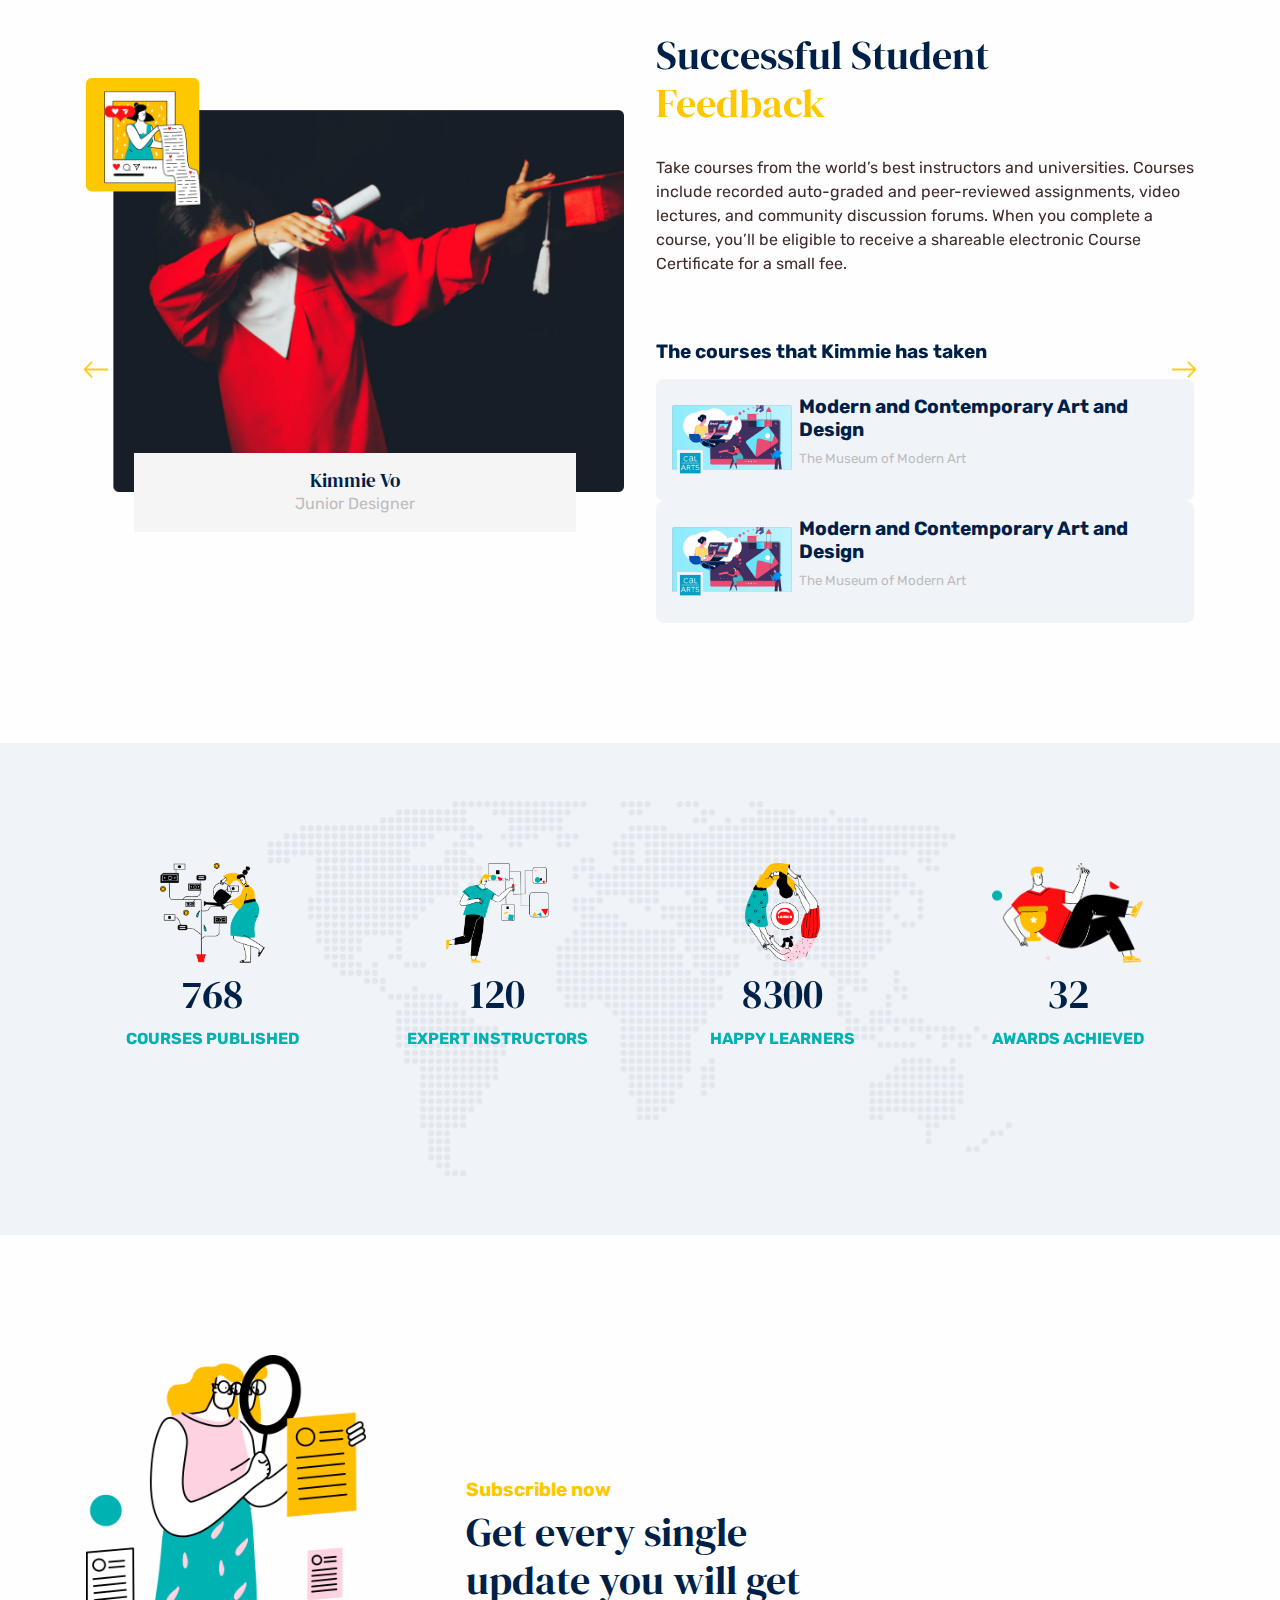
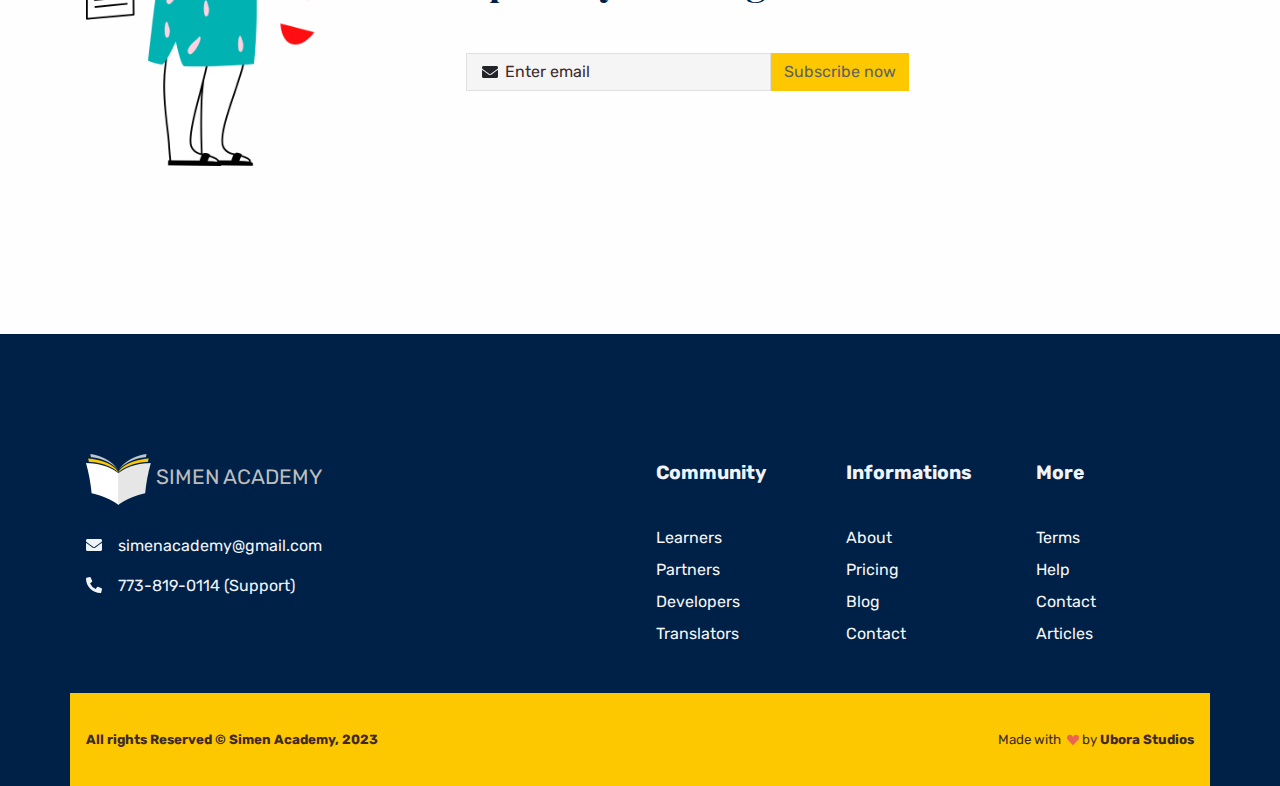
==== commit c5342e3e: "Small modifs" ====
--- a/index.html
+++ b/index.html
@@ -31,6 +31,7 @@
     <link href="assets/css/theme.css" rel="stylesheet" />
 
     <link rel="stylesheet" href="assets/css/style.css">
+    <link href="assets/css/my_style.css" rel="stylesheet" />
 
   </head>
 
@@ -50,7 +51,7 @@
         <div class="container">
           <div class="row align-items-center">
             <div class="col-auto d-none d-lg-block">
-              <p class="my-2 fs--1"><i class="fas fa-map-marker-alt me-3"></i><span>1600 Amphitheatre Parkway, CA 94043 </span></p>
+              <p class="my-2 fs--1"><i class="fas fa-phone-alt me-3"></i><span>773-819-0114 </span></p>
             </div>
             <div class="col-auto ms-md-auto order-md-2 d-none d-sm-block">
               <ul class="list-unstyled list-inline my-2">
@@ -61,7 +62,7 @@
               </ul>
             </div>
             <div class="col-auto">
-              <p class="my-2 fs--1"><i class="fas fa-envelope me-3"></i><a class="text-900" href="mailto:vctung@outlook.com">vctung@outlook.com </a></p>
+              <p class="my-2 fs--1"><i class="fas fa-envelope me-3"></i><a class="text-900" href="mailto:simenacademy@gmail.com">simenacademy@gmail.com </a></p>
             </div>
           </div>
         </div>
@@ -84,7 +85,7 @@
               <li class="nav-item px-2"><a class="nav-link active" aria-current="page" href="index.html">Home</a></li>
               <li class="nav-item px-2"><a class="nav-link" aria-current="page" href="courses-list.html">Courses</a></li>
               <li class="nav-item px-2"><a class="nav-link" aria-current="page" href="instructors.html">Instructors</a></li>
-              <li class="nav-item px-2"><a class="nav-link" aria-current="page" href="pricing.html">Pricing</a></li>
+              <!-- <li class="nav-item px-2"><a class="nav-link" aria-current="page" href="pricing.html">Pricing</a></li> -->
             </ul><a class="btn btn-primary order-1 order-lg-0" href="#!">Sign Up</a>
             <form class="d-flex my-3 d-block d-lg-none">
               <input class="form-control me-2" type="search" placeholder="Search" aria-label="Search" />
@@ -154,16 +155,20 @@
           <div class="row">
             <h1 class="text-center mb-5"> Top Featured Courses</h1>
             <div class="col-md-5 offset-md-1 mb-4">
-              <div class="card h-100"><img class="card-img-top w-100" src="assets/img/gallery/design.png" alt="courses" />
+              <div class="card h-100">
+                <img class="card-img-top w-100" src="assets/img/gallery/design.png" alt="courses" />
                 <div class="card-body">
-                  <h5 class="font-sans-serif fw-bold fs-md-0 fs-lg-1">User Research for User Experience Design</h5><a class="text-muted fs--1 stretched-link text-decoration-none" href="course-detail.html">The Museum of Modern Art</a>
+                  <h5 class="font-sans-serif fw-bold fs-md-0 fs-lg-1">IT Support</h5>
+                  <a class="text-muted fs--1 stretched-link text-decoration-none" href="course-detail.html">A small slogan of this course</a>
                 </div>
               </div>
             </div>
             <div class="col-md-5 mb-4">
-              <div class="card h-100"><img class="card-img-top w-100" src="assets/img/gallery/psychology.png" alt="courses" />
+              <div class="card h-100">
+                <img class="card-img-top w-100" src="assets/img/gallery/psychology.png" alt="courses" />
                 <div class="card-body">
-                  <h5 class="font-sans-serif fw-bold fs-md-0 fs-lg-1">Buddhism and Modern Psychology</h5><a class="text-muted fs--1 stretched-link text-decoration-none" href="course-detail.html">The Museum of Modern Art</a>
+                  <h5 class="font-sans-serif fw-bold fs-md-0 fs-lg-1">Scrum Master</h5>
+                  <a class="text-muted fs--1 stretched-link text-decoration-none" href="course-detail.html">A small slogan of this course</a>
                 </div>
               </div>
             </div>
@@ -490,9 +495,9 @@
                 <img src="assets/img/footer-logo.png" height="51" alt="footer-logo" /> 
                 <span style="font-size: 1.3rem;">SIMEN ACADEMY</span> 
               </a>
-              <p class="text-light my-4"> <i class="fas fa-map-marker-alt me-3"></i><span class="text-light">1500 Treat Ave, Suite 200  &nbsp;</span><a class="text-light" href="tel:+604-680-9785">+604-680-9785</a><br />San Francisco, CA 94110</p>
-              <p class="text-light"> <i class="fas fa-envelope me-3"> </i><a class="text-light" href="mailto:vctung@outlook.com">vctung@outlook.com </a></p>
-              <p class="text-light"> <i class="fas fa-phone-alt me-3"></i><a class="text-light" href="tel:1-800-800-2299">1-800-800-2299 (Support)</a></p>
+              <!-- <p class="text-light my-4"> <i class="fas fa-map-marker-alt me-3"></i><span class="text-light">1500 Treat Ave, Suite 200  &nbsp;</span><a class="text-light" href="tel:+604-680-9785">+604-680-9785</a><br />San Francisco, CA 94110</p> -->
+              <p class="text-light mt-4"> <i class="fas fa-envelope me-3"> </i><a class="text-light" href="mailto:simenacademy@gmail.com">simenacademy@gmail.com </a></p>
+              <p class="text-light"> <i class="fas fa-phone-alt me-3"></i><a class="text-light" href="tel:773-819-0114">773-819-0114 (Support)</a></p>
             </div>
             <div class="col-6 col-sm-4 col-lg-2 mb-3 order-2 order-sm-1">
               <h5 class="lh-lg fw-bold mb-4 text-light font-sans-serif">Community </h5>
--- a/assets/css/style.css
+++ b/assets/css/style.css
@@ -14,4 +14,4 @@
         width: 1.2rem !important;
         height: 1.2rem !important;
     }
-}+}
--- a/assets/css/my_style.css
+++ b/assets/css/my_style.css
@@ -0,0 +1,10 @@
+
+
+:root {
+    --color-yelow: #FDC800;
+}
+.nav-link.active {
+    /* color: var(--color-primary) !important; */
+    color: var(--color-yelow) !important;
+    font-weight: 500;
+}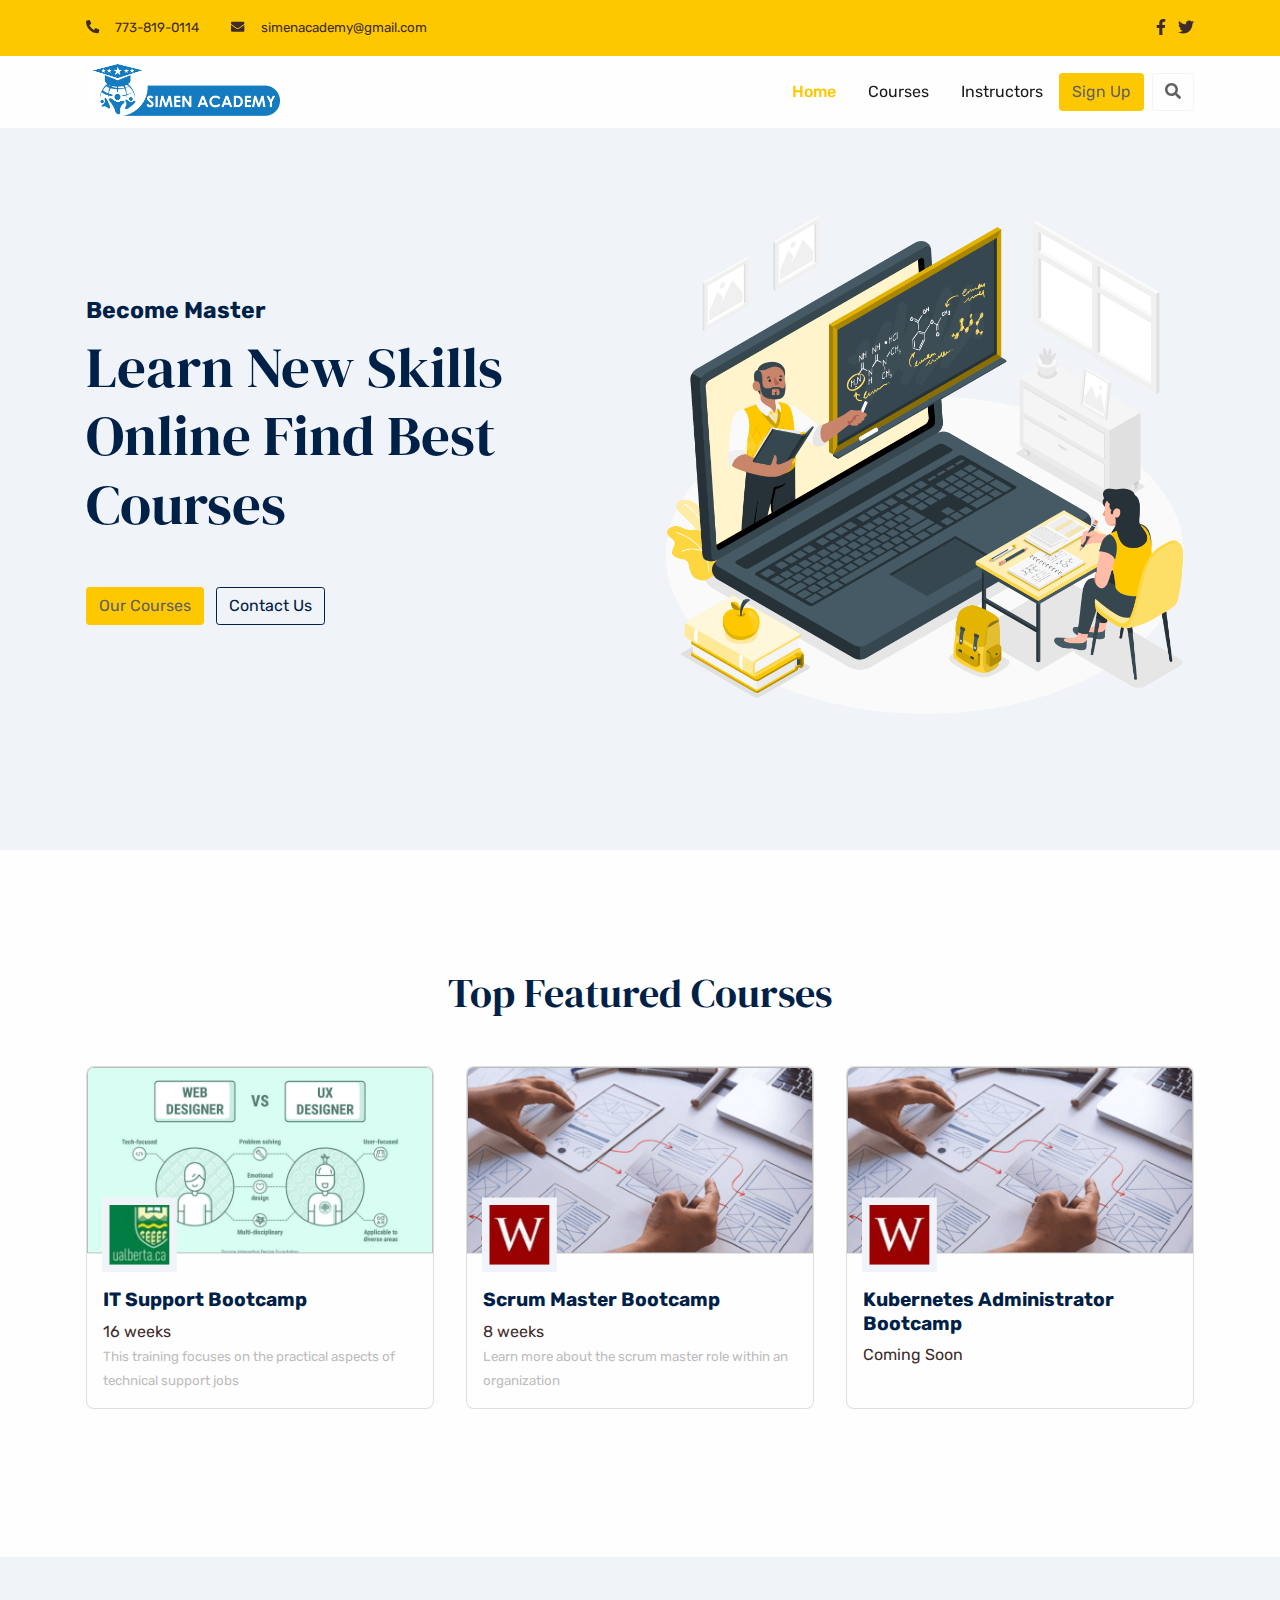
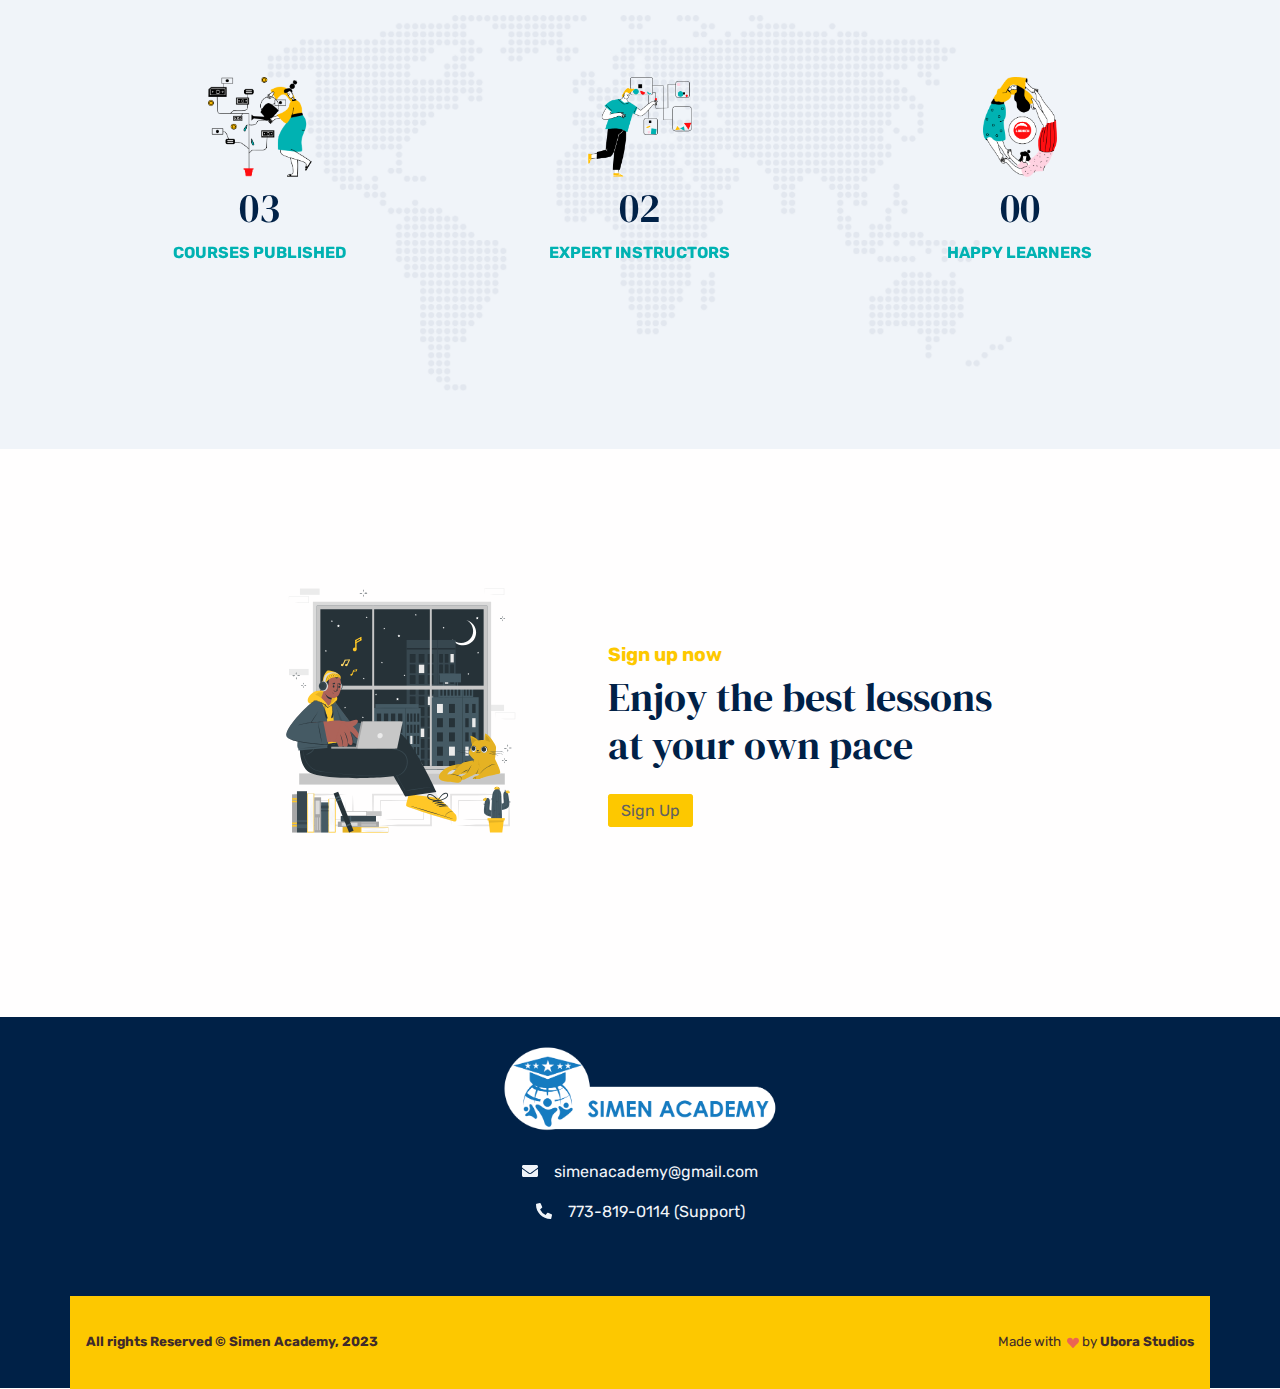
==== commit e2210b0d: "last commit on frontend" ====
--- a/index.html
+++ b/index.html
@@ -16,13 +16,11 @@
     <!-- ===============================================-->
     <!--    Favicons-->
     <!-- ===============================================-->
-    <link rel="apple-touch-icon" sizes="180x180" href="assets/img/favicons/apple-touch-icon.png">
-    <link rel="icon" type="image/png" sizes="32x32" href="assets/img/favicons/favicon-32x32.png">
-    <link rel="icon" type="image/png" sizes="16x16" href="assets/img/favicons/favicon-16x16.png">
-    <link rel="shortcut icon" type="image/x-icon" href="assets/img/favicons/favicon.ico">
-    <link rel="manifest" href="assets/img/favicons/manifest.json">
-    <meta name="msapplication-TileImage" content="assets/img/favicons/mstile-150x150.png">
+    <link rel="icon" type="image/png" href="assets/img/logo-header.png">
     <meta name="theme-color" content="#ffffff">
+
+    <!-- iconscout -->
+    <link rel="stylesheet" href="https://unicons.iconscout.com/release/v2.1.6/css/unicons.css">
 
 
     <!-- ===============================================-->
@@ -37,6 +35,80 @@
 
 
   <body>
+
+    <!-- ============= REGISTRATION MODAL ============ -->
+    
+    <div class="modal fade" data-bs-backdrop="static" id="registrationModal" tabindex="-1" aria-labelledby="registrationModalLabel" aria-hidden="true">
+      <div class="modal-dialog modal-dialog-centered modal-dialog-scrollable">
+        <div class="modal-content rounded-0">
+          <div class="modal-header py-1">
+            <h1 class="modal-title fs-3" id="registrationModalLabel">Authentication</h1>
+            <button type="button" class="btn-close" data-bs-dismiss="modal" aria-label="Close"></button>
+          </div>
+          <div class="modal-body">
+            <nav>
+              <div class="nav nav-tabs justify-content-between border-0" id="nav-tab" role="tablist">
+                <button class="nav-link active border" id="nav-home-tab" data-bs-toggle="tab" data-bs-target="#nav-home" type="button" role="tab" aria-controls="nav-home" aria-selected="true">Sign Up</button>
+                <button class="nav-link border" id="nav-profile-tab" data-bs-toggle="tab" data-bs-target="#nav-profile" type="button" role="tab" aria-controls="nav-profile" aria-selected="false">Login</button>
+              </div>
+            </nav>
+            <div class="tab-content" id="nav-tabContent">
+              <div class="tab-pane fade show active" id="nav-home" role="tabpanel" aria-labelledby="nav-home-tab" tabindex="0">
+                <form action="" method="post">
+                  <!-- Email input -->
+                  <input type="email" id="email" name="email" class="form-control mt-5 mb-3" required placeholder="Email Address">
+                  
+                  <!-- Password input -->
+                  <div class="form-group mb-3">
+                    <div class="fom"> 
+                      <input type="password" id="password" name="password" class="form-control password" required placeholder="Password">
+                      <i class="uil uil-eye" onclick="affiMdp()"></i><i class="uil uil-eye-slash" onclick="affiMdp()"></i>
+                    </div>
+                  </div>
+
+                  <!-- Confirm Password input -->
+                  <div class="form-group mb-3">
+                    <div class="fom"> 
+                      <input type="password" id="password" name="password" class="form-control password" required placeholder="Confirm Password">
+                      <i class="uil uil-eye" onclick="affiMdp()"></i><i class="uil uil-eye-slash" onclick="affiMdp()"></i>
+                    </div>
+                  </div>
+                  <div class="text-end mb-3">
+                    <input class="btn btn-primary" type="submit" value="Register">
+                  </div>
+                </form>
+              </div>
+
+              <div class="tab-pane fade" id="nav-profile" role="tabpanel" aria-labelledby="nav-profile-tab" tabindex="0">
+                <form action="" method="post">
+                  <!-- Email input -->
+                  <input type="email" id="email" name="email" class="form-control mt-5 mb-3" required placeholder="Email Address">
+                  
+                  <!-- Password input -->
+                  <div class="form-group mb-3">
+                    <div class="fom"> 
+                      <input type="password" id="password" name="password" class="form-control password" required placeholder="Password">
+                      <i class="uil uil-eye" onclick="affiMdp()"></i><i class="uil uil-eye-slash" onclick="affiMdp()"></i>
+                    </div>
+                  </div>
+
+                  <div class="text-end mb-3">
+                    <input class="btn btn-primary" type="submit" value="Login">
+                  </div>
+                </form>
+              </div>
+            </div>
+            
+          </div>
+          <!-- <div class="modal-footer">
+            <button type="button" class="btn btn-primary">Save changes</button>
+          </div> -->
+        </div>
+      </div>
+    </div>
+
+    <!-- ============= REGISTRATION MODAL ============ -->
+
 
     <!-- ===============================================-->
     <!--    Main Content-->
@@ -56,9 +128,7 @@
             <div class="col-auto ms-md-auto order-md-2 d-none d-sm-block">
               <ul class="list-unstyled list-inline my-2">
                 <li class="list-inline-item"><a class="text-decoration-none" href="#!"><i class="fab fa-facebook-f text-900"></i></a></li>
-                <li class="list-inline-item"><a class="text-decoration-none" href="#!"><i class="fab fa-pinterest text-900"></i></a></li>
                 <li class="list-inline-item"><a class="text-decoration-none" href="#!"><i class="fab fa-twitter text-900"></i></a></li>
-                <li class="list-inline-item"><a class="text-decoration-none" href="#!"><i class="fab fa-instagram text-900"> </i></a></li>
               </ul>
             </div>
             <div class="col-auto">
@@ -72,21 +142,27 @@
       <!-- <section> close ============================-->
       <!-- ============================================-->
 
-
       <nav class="navbar navbar-expand-lg navbar-light sticky-top py-3 d-block" data-navbar-on-scroll="data-navbar-on-scroll">
         <div class="container">
           <a class="navbar-brand" href="index.html">
-            <img src="assets/img/logo-2.png" height="45" alt="logo" /> 
-            <span style="font-size: 1.15rem;">SIMEN ACADEMY</span> 
+            <img src="assets/img/logo-header.png" height="60" alt="logo" />
           </a>
-          <button class="navbar-toggler" type="button" data-bs-toggle="collapse" data-bs-target="#navbarSupportedContent" aria-controls="navbarSupportedContent" aria-expanded="false" aria-label="Toggle navigation"><span class="navbar-toggler-icon"> </span></button>
+          <span class="navbar-toggler ms-auto me-0" data-bs-toggle="collapse" data-bs-target="#navbarSupportedContent" aria-controls="navbarSupportedContent" aria-expanded="true" aria-label="Toggle navigation">
+              <span id="menuO">
+                <i class="uil uil-bars fs-3 "></i>
+              </span>
+              <span id="menuC">
+                <i class="uil uil-multiply fs-3"></i>
+              </span>
+          </span>
+          <!-- <button class="navbar-toggler" type="button" data-bs-toggle="collapse" data-bs-target="#navbarSupportedContent" aria-controls="navbarSupportedContent" aria-expanded="false" aria-label="Toggle navigation"><span class="navbar-toggler-icon"> </span></button> -->
           <div class="collapse navbar-collapse border-top border-lg-0 mt-4 mt-lg-0" id="navbarSupportedContent">
             <ul class="navbar-nav ms-auto pt-2 pt-lg-0 font-base">
               <li class="nav-item px-2"><a class="nav-link active" aria-current="page" href="index.html">Home</a></li>
               <li class="nav-item px-2"><a class="nav-link" aria-current="page" href="courses-list.html">Courses</a></li>
               <li class="nav-item px-2"><a class="nav-link" aria-current="page" href="instructors.html">Instructors</a></li>
               <!-- <li class="nav-item px-2"><a class="nav-link" aria-current="page" href="pricing.html">Pricing</a></li> -->
-            </ul><a class="btn btn-primary order-1 order-lg-0" href="#!">Sign Up</a>
+            </ul><a class="btn btn-primary order-1 order-lg-0" href="#!" data-bs-toggle="modal" data-bs-target="#registrationModal">Sign Up</a>
             <form class="d-flex my-3 d-block d-lg-none">
               <input class="form-control me-2" type="search" placeholder="Search" aria-label="Search" />
               <button class="btn btn-outline-primary" type="submit">Search</button>
@@ -105,7 +181,7 @@
       <section class="pt-6 bg-600" id="home">
         <div class="container">
           <div class="row align-items-center">
-            <div class="col-md-5 col-lg-6 order-0 order-md-1 text-end"><img class="pt-7 pt-md-0 w-100" src="assets/img/gallery/hero-header.png" width="470" alt="hero-header" /></div>
+            <div class="col-md-5 col-lg-6 order-0 order-md-1 text-end"><img class="pt-7 pt-md-0 w-100" src="assets/img/banner.png" width="470" alt="hero-header" /></div>
             <div class="col-md-7 col-lg-6 text-md-start text-center py-6">
               <h4 class="fw-bold font-sans-serif">Become Master</h4>
               <h1 class="fs-6 fs-xl-7 mb-5">Learn New Skills Online Find Best Courses</h1>
@@ -117,29 +193,6 @@
       </section>
 
 
-      <!-- ============================================-->
-      <!-- <section> begin ============================-->
-      <section class="py-0" style="margin-top:-5.8rem">
-
-        <div class="container">
-          <div class="row">
-            <div class="card card-span bg-secondary">
-              <div class="card-body">
-                <div class="row flex-center gx-0">
-                  <div class="col-lg-4 col-xl-2 text-center text-xl-start"><img src="assets/img/gallery/funfacts.png" width="170" alt="..." /></div>
-                  <div class="col-lg-8 col-xl-4">
-                    <h1 class="text-light fs-lg-4 fs-xl-5">Upcoming Our <span class="text-primary">Basic in Python </span>Course!</h1>
-                  </div>
-                  <div class="col-lg-12 col-xl-6">
-                    <h1 class="display-1 text-light text-center text-xl-end">11 : 02 : 45 : 21</h1>
-                  </div>
-                </div>
-              </div>
-            </div>
-          </div>
-        </div>
-        <!-- end of .container-->
-
       </section>
       <!-- <section> close ============================-->
       <!-- ============================================-->
@@ -154,272 +207,42 @@
         <div class="container">
           <div class="row">
             <h1 class="text-center mb-5"> Top Featured Courses</h1>
-            <div class="col-md-5 offset-md-1 mb-4">
+            <div class="col-md-4 mb-4">
               <div class="card h-100">
                 <img class="card-img-top w-100" src="assets/img/gallery/design.png" alt="courses" />
                 <div class="card-body">
-                  <h5 class="font-sans-serif fw-bold fs-md-0 fs-lg-1">IT Support</h5>
-                  <a class="text-muted fs--1 stretched-link text-decoration-none" href="course-detail.html">A small slogan of this course</a>
+                  <h5 class="font-sans-serif fw-bold fs-md-0 fs-lg-1">IT Support Bootcamp</h5>
+                  <p class="fs--0 mt-2 mb-0"><i class="uil uil-clock"></i> 16 weeks</p>
+                  <a class="text-muted fs--1 stretched-link text-decoration-none" href="it-support.html">This training focuses on the practical aspects of
+                    technical support jobs</a>
                 </div>
               </div>
             </div>
-            <div class="col-md-5 mb-4">
+            <div class="col-md-4 mb-4">
               <div class="card h-100">
                 <img class="card-img-top w-100" src="assets/img/gallery/psychology.png" alt="courses" />
                 <div class="card-body">
-                  <h5 class="font-sans-serif fw-bold fs-md-0 fs-lg-1">Scrum Master</h5>
-                  <a class="text-muted fs--1 stretched-link text-decoration-none" href="course-detail.html">A small slogan of this course</a>
+                  <h5 class="font-sans-serif fw-bold fs-md-0 fs-lg-1">Scrum Master Bootcamp</h5>
+                  <p class="fs--0 mt-2 mb-0"><i class="uil uil-clock"></i> 8 weeks</p>
+                  <a class="text-muted fs--1 stretched-link text-decoration-none" href="scrum-master.html">Learn more about the scrum master role within an organization</a>
                 </div>
               </div>
             </div>
-            <!-- <div class="col-md-4 mb-4">
-              <div class="card h-100"><img class="card-img-top w-100" src="assets/img/gallery/philosophy.png" alt="courses" />
+            <div class="col-md-4 mb-4">
+              <div class="card h-100">
+                <img class="card-img-top w-100" src="assets/img/gallery/psychology.png" alt="courses" />
                 <div class="card-body">
-                  <h5 class="font-sans-serif fw-bold fs-md-0 fs-lg-1">Introduction to Philosophy</h5><a class="text-muted fs--1 stretched-link text-decoration-none" href="course-detail.html">Duke University</a>
+                  <h5 class="font-sans-serif fw-bold fs-md-0 fs-lg-1">Kubernetes Administrator Bootcamp</h5>
+                  <p class="fs--0 mt-2 mb-0"><i class="uil uil-clock"></i> Coming Soon</p>
+                  <!-- <a class="text-muted fs--1 stretched-link text-decoration-none" href="course-detail.html">Coming Soon</a> -->
                 </div>
               </div>
             </div>
-            <div class="col-md-4 mb-4">
-              <div class="card h-100"><img class="card-img-top w-100" src="assets/img/gallery/photographs.png" alt="courses" />
-                <div class="card-body">
-                  <h5 class="font-sans-serif fw-bold fs-md-0 fs-lg-1">Advance on Seeing Through Photographs</h5><a class="text-muted fs--1 stretched-link text-decoration-none" href="course-detail.html">Duke University</a>
-                </div>
-              </div>
-            </div>
-            <div class="col-md-4 mb-4">
-              <div class="card h-100"><img class="card-img-top w-100" src="assets/img/gallery/arguments.png" alt="courses" />
-                <div class="card-body">
-                  <h5 class="font-sans-serif fw-bold fs-md-0 fs-lg-1">Think Again I: How to Understand Arguments</h5><a class="text-muted fs--1 stretched-link text-decoration-none" href="course-detail.html">The Museum of Modern Art</a>
-                </div>
-              </div>
-            </div>
-            <div class="col-md-4 mb-4">
-              <div class="card h-100"><img class="card-img-top w-100" src="assets/img/gallery/experience-design.png" alt="courses" />
-                <div class="card-body">
-                  <h5 class="font-sans-serif fw-bold fs-md-0 fs-lg-1">User Research for User Experience Design</h5><a class="text-muted fs--1 stretched-link text-decoration-none" href="course-detail.html">The Museum of Modern Art</a>
-                </div>
-              </div>
-            </div> -->
           </div>
         </div>
         <!-- end of .container-->
 
       </section>
-      <!-- <section> close ============================-->
-      <!-- ============================================-->
-
-
-
-
-      <!-- ============================================-->
-      <!-- <section> begin ============================-->
-      <!-- <section class="pt-0">
-
-        <div class="container">
-          <div class="row h-100 align-items-center">
-            <div class="col-md-12 col-lg-6 h-100">
-              <div class="card card-span text-white h-100"><img class="w-100" src="assets/img/gallery/student-feedback.png" alt="..." />
-                <div class="card-body px-xl-5 px-md-3 pt-0">
-                  <div class="d-flex flex-column align-items-center bg-200" style="margin-top:-2.4rem;">
-                    <h5 class="mt-3 mb-0">Kimmie Vo</h5>
-                    <p class="text-muted">Junior Designer</p>
-                  </div>
-                </div>
-              </div>
-            </div>
-            <div class="col-md-12 col-lg-6 h-100">
-              <h1 class="my-4">Successful Student<br /><span class="text-primary">Feedback</span></h1>
-              <p>Take courses from the world’s best instructors and universities. Courses include recorded auto-graded and peer-reviewed assignments, video lectures, and community discussion forums. When you complete a course, you’ll be eligible to receive a shareable electronic Course Certificate for a small fee.</p>
-              <div class="mt-6">
-                <h5 class="font-sans-serif fw-bold mb-3">The courses that Kimmie has taken</h5>
-                <div class="card card-span bg-600">
-                  <div class="card-body">
-                    <div class="row flex-center gx-0">
-                      <div class="col-lg-4 col-xl-3 text-center text-xl-start"><img src="assets/img/gallery/art-design.png" width="120" alt="courses" /></div>
-                      <div class="col-lg-8 col-xl-9">
-                        <h5 class="font-sans-serif fw-bold">Modern and Contemporary Art and Design</h5>
-                        <p class="text-muted fs--1">The Museum of Modern Art</p>
-                      </div>
-                    </div>
-                  </div>
-                </div>
-                <div class="card card-span bg-600">
-                  <div class="card-body">
-                    <div class="row flex-center gx-0">
-                      <div class="col-lg-4 col-xl-3 text-center text-xl-start"><img src="assets/img/gallery/art-design.png" width="120" alt="courses" /></div>
-                      <div class="col-lg-8 col-xl-9">
-                        <h5 class="font-sans-serif fw-bold">Modern and Contemporary Art and Design</h5>
-                        <p class="text-muted fs--1">The Museum of Modern Art</p>
-                      </div>
-                    </div>
-                  </div>
-                </div>
-              </div>
-            </div>
-          </div>
-        </div>
-
-      </section> -->
-
-
-      <div id="carouselFeedback" class="carousel slide" data-bs-ride="carousel">
-        <div class="carousel-inner">
-          <div class="carousel-item active" data-bs-interval="10000">
-            <section class="pt-0">
-              <div class="container">
-                <div class="row h-100 align-items-center">
-                  <div class="col-md-12 col-lg-6 h-100">
-                    <div class="card card-span text-white h-100"><img class="w-100" src="assets/img/gallery/student-feedback.png" alt="..." />
-                      <div class="card-body px-xl-5 px-md-3 pt-0">
-                        <div class="d-flex flex-column align-items-center bg-200" style="margin-top:-2.4rem;">
-                          <h5 class="mt-3 mb-0">Kimmie Vo</h5>
-                          <p class="text-muted">Junior Designer</p>
-                        </div>
-                      </div>
-                    </div>
-                  </div>
-                  <div class="col-md-12 col-lg-6 h-100">
-                    <h1 class="my-4">Successful Student<br /><span class="text-primary">Feedback</span></h1>
-                    <p>Take courses from the world’s best instructors and universities. Courses include recorded auto-graded and peer-reviewed assignments, video lectures, and community discussion forums. When you complete a course, you’ll be eligible to receive a shareable electronic Course Certificate for a small fee.</p>
-                    <div class="mt-6">
-                      <h5 class="font-sans-serif fw-bold mb-3">The courses that Kimmie has taken</h5>
-                      <div class="card card-span bg-600">
-                        <div class="card-body">
-                          <div class="row flex-center gx-0">
-                            <div class="col-lg-4 col-xl-3 text-center text-xl-start"><img src="assets/img/gallery/art-design.png" width="120" alt="courses" /></div>
-                            <div class="col-lg-8 col-xl-9">
-                              <h5 class="font-sans-serif fw-bold">Modern and Contemporary Art and Design</h5>
-                              <p class="text-muted fs--1">The Museum of Modern Art</p>
-                            </div>
-                          </div>
-                        </div>
-                      </div>
-                      <div class="card card-span bg-600">
-                        <div class="card-body">
-                          <div class="row flex-center gx-0">
-                            <div class="col-lg-4 col-xl-3 text-center text-xl-start"><img src="assets/img/gallery/art-design.png" width="120" alt="courses" /></div>
-                            <div class="col-lg-8 col-xl-9">
-                              <h5 class="font-sans-serif fw-bold">Modern and Contemporary Art and Design</h5>
-                              <p class="text-muted fs--1">The Museum of Modern Art</p>
-                            </div>
-                          </div>
-                        </div>
-                      </div>
-                    </div>
-                  </div>
-                </div>
-              </div>
-            </section>
-          </div>
-          <div class="carousel-item" data-bs-interval="2000">
-            <section class="pt-0">
-              <div class="container">
-                <div class="row h-100 align-items-center">
-                  <div class="col-md-12 col-lg-6 h-100">
-                    <div class="card card-span text-white h-100"><img class="w-100" src="assets/img/gallery/student-feedback.png" alt="..." />
-                      <div class="card-body px-xl-5 px-md-3 pt-0">
-                        <div class="d-flex flex-column align-items-center bg-200" style="margin-top:-2.4rem;">
-                          <h5 class="mt-3 mb-0">Kimmie Vo</h5>
-                          <p class="text-muted">Junior Designer</p>
-                        </div>
-                      </div>
-                    </div>
-                  </div>
-                  <div class="col-md-12 col-lg-6 h-100">
-                    <h1 class="my-4">Successful Student<br /><span class="text-primary">Feedback</span></h1>
-                    <p>Take courses from the world’s best instructors and universities. Courses include recorded auto-graded and peer-reviewed assignments, video lectures, and community discussion forums. When you complete a course, you’ll be eligible to receive a shareable electronic Course Certificate for a small fee.</p>
-                    <div class="mt-6">
-                      <h5 class="font-sans-serif fw-bold mb-3">The courses that Kimmie has taken</h5>
-                      <div class="card card-span bg-600">
-                        <div class="card-body">
-                          <div class="row flex-center gx-0">
-                            <div class="col-lg-4 col-xl-3 text-center text-xl-start"><img src="assets/img/gallery/art-design.png" width="120" alt="courses" /></div>
-                            <div class="col-lg-8 col-xl-9">
-                              <h5 class="font-sans-serif fw-bold">Modern and Contemporary Art and Design</h5>
-                              <p class="text-muted fs--1">The Museum of Modern Art</p>
-                            </div>
-                          </div>
-                        </div>
-                      </div>
-                      <div class="card card-span bg-600">
-                        <div class="card-body">
-                          <div class="row flex-center gx-0">
-                            <div class="col-lg-4 col-xl-3 text-center text-xl-start"><img src="assets/img/gallery/art-design.png" width="120" alt="courses" /></div>
-                            <div class="col-lg-8 col-xl-9">
-                              <h5 class="font-sans-serif fw-bold">Modern and Contemporary Art and Design</h5>
-                              <p class="text-muted fs--1">The Museum of Modern Art</p>
-                            </div>
-                          </div>
-                        </div>
-                      </div>
-                    </div>
-                  </div>
-                </div>
-              </div>
-            </section>
-          </div>
-          <div class="carousel-item">
-            <section class="pt-0">
-              <div class="container">
-                <div class="row h-100 align-items-center">
-                  <div class="col-md-12 col-lg-6 h-100">
-                    <div class="card card-span text-white h-100"><img class="w-100" src="assets/img/gallery/student-feedback.png" alt="..." />
-                      <div class="card-body px-xl-5 px-md-3 pt-0">
-                        <div class="d-flex flex-column align-items-center bg-200" style="margin-top:-2.4rem;">
-                          <h5 class="mt-3 mb-0">Kimmie Vo</h5>
-                          <p class="text-muted">Junior Designer</p>
-                        </div>
-                      </div>
-                    </div>
-                  </div>
-                  <div class="col-md-12 col-lg-6 h-100">
-                    <h1 class="my-4">Successful Student<br /><span class="text-primary">Feedback</span></h1>
-                    <p>Take courses from the world’s best instructors and universities. Courses include recorded auto-graded and peer-reviewed assignments, video lectures, and community discussion forums. When you complete a course, you’ll be eligible to receive a shareable electronic Course Certificate for a small fee.</p>
-                    <div class="mt-6">
-                      <h5 class="font-sans-serif fw-bold mb-3">The courses that Kimmie has taken</h5>
-                      <div class="card card-span bg-600">
-                        <div class="card-body">
-                          <div class="row flex-center gx-0">
-                            <div class="col-lg-4 col-xl-3 text-center text-xl-start"><img src="assets/img/gallery/art-design.png" width="120" alt="courses" /></div>
-                            <div class="col-lg-8 col-xl-9">
-                              <h5 class="font-sans-serif fw-bold">Modern and Contemporary Art and Design</h5>
-                              <p class="text-muted fs--1">The Museum of Modern Art</p>
-                            </div>
-                          </div>
-                        </div>
-                      </div>
-                      <div class="card card-span bg-600">
-                        <div class="card-body">
-                          <div class="row flex-center gx-0">
-                            <div class="col-lg-4 col-xl-3 text-center text-xl-start"><img src="assets/img/gallery/art-design.png" width="120" alt="courses" /></div>
-                            <div class="col-lg-8 col-xl-9">
-                              <h5 class="font-sans-serif fw-bold">Modern and Contemporary Art and Design</h5>
-                              <p class="text-muted fs--1">The Museum of Modern Art</p>
-                            </div>
-                          </div>
-                        </div>
-                      </div>
-                    </div>
-                  </div>
-                </div>
-              </div>
-            </section>
-          </div>
-        </div>
-        <button class="carousel-control-prev carou-control" type="button" data-bs-target="#carouselFeedback" data-bs-slide="prev">
-          <div class="carou-icon">
-            <span class="carousel-control-prev-icon" aria-hidden="true"></span>
-          </div>
-          <span class="visually-hidden">Previous</span>
-        </button>
-        <button class="carousel-control-next carou-control" type="button" data-bs-target="#carouselFeedback" data-bs-slide="next">
-          <div class="carou-icon">
-            <span class="carousel-control-next-icon" aria-hidden="true"></span>
-          </div>
-          <span class="visually-hidden">Next</span>
-        </button>
-      </div>
-
       <!-- <section> close ============================-->
       <!-- ============================================-->
 
@@ -431,53 +254,39 @@
 
         <div class="container">
           <div class="row">
-            <div class="col-sm-6 col-lg-3 text-center mb-5"><img src="assets/img/gallery/published.png" height="100" alt="..." />
-              <h1 class="my-2">768</h1>
+            <div class="col-sm-4 col-lg-4 text-center mb-5"><img src="assets/img/gallery/published.png" height="100" alt="..." />
+              <h1 class="my-2">03</h1>
               <p class="text-info fw-bold">COURSES PUBLISHED</p>
             </div>
-            <div class="col-sm-6 col-lg-3 text-center mb-5"><img src="assets/img/gallery/instructors.png" height="100" alt="..." />
-              <h1 class="my-2">120</h1>
+            <div class="col-sm-4 col-lg-4 text-center mb-5"><img src="assets/img/gallery/instructors.png" height="100" alt="..." />
+              <h1 class="my-2">02</h1>
               <p class="text-info fw-bold">EXPERT INSTRUCTORS</p>
             </div>
-            <div class="col-sm-6 col-lg-3 text-center mb-5"><img src="assets/img/gallery/learners.png" height="100" alt="..." />
-              <h1 class="my-2">8300</h1>
+            <div class="col-sm-4 col-lg-4 text-center mb-5"><img src="assets/img/gallery/learners.png" height="100" alt="..." />
+              <h1 class="my-2">00</h1>
               <p class="text-info fw-bold">HAPPY LEARNERS</p>
             </div>
-            <div class="col-sm-6 col-lg-3 text-center mb-5"><img src="assets/img/gallery/awards.png" height="100" alt="..." />
-              <h1 class="my-2">32</h1>
-              <p class="text-info fw-bold">AWARDS ACHIEVED</p>
-            </div>
-          </div>
-        </div>
-      </section>
-
-
+          </div>
+        </div>
+      </section>
+
+      <!-- IF USER IS NOT CONNECTED -->
       <!-- ============================================-->
       <!-- <section> begin ============================-->
-      <section>
-
-        <div class="container">
-          <div class="row align-items-center">
-            <div class="col-md-6 col-lg-4 mb-5"><img src="assets/img/gallery/cta.png" width="280" alt="cta" /></div>
-            <div class="col-md-6 col-lg-5">
-              <h5 class="text-primary font-sans-serif fw-bold">Subscrible now</h5>
-              <h1 class="mb-5">Get every single<br />update you will get</h1>
-              <form class="row g-0 align-items-center">
-                <div class="col">
-                  <div class="input-group-icon">
-                    <input class="form-control form-little-squirrel-control" type="email" placeholder="Enter email " aria-label="email" /><i class="fas fa-envelope input-box-icon"></i>
-                  </div>
-                </div>
-                <div class="col-auto">
-                  <button class="btn btn-primary rounded-0" type="submit">Subscribe now</button>
-                </div>
-              </form>
-            </div>
-          </div>
-        </div>
-        <!-- end of .container-->
-
-      </section>
+        <section>
+
+          <div class="container">
+            <div class="row align-items-center justify-content-center text-center">
+              <div class="col-md-6 col-lg-4 mb-5"><img src="assets/img/signUp.svg" width="280" alt="cta" /></div>
+              <div class="col-md-6 col-lg-5 text-md-start">
+                <h5 class="text-primary font-sans-serif fw-bold">Sign up now</h5>
+                <h1 class="mb-4">Enjoy the best lessons <br />at your own pace</h1>
+                <a class="btn btn-primary d-inline order-1 order-lg-0" href="#!" data-bs-toggle="modal" data-bs-target="#registrationModal">Sign Up</a>
+              </div>
+            </div>
+          </div>
+  
+        </section>
       <!-- <section> close ============================-->
       <!-- ============================================-->
 
@@ -486,45 +295,16 @@
 
       <!-- ============================================-->
       <!-- <section> begin ============================-->
-      <section id="footer" class="bg-secondary">
+      <section id="footer" class="bg-secondary pt-4">
 
         <div class="container">
           <div class="row">
-            <div class="col-12 col-sm-12 col-lg-6 mb-4 order-0 order-sm-0">
+            <div class="col-12 text-center mb-4">
               <a class="text-decoration-none" href="#">
-                <img src="assets/img/footer-logo.png" height="51" alt="footer-logo" /> 
-                <span style="font-size: 1.3rem;">SIMEN ACADEMY</span> 
+                <img src="assets/img/logo-footer.png" height="85"/> 
               </a>
-              <!-- <p class="text-light my-4"> <i class="fas fa-map-marker-alt me-3"></i><span class="text-light">1500 Treat Ave, Suite 200  &nbsp;</span><a class="text-light" href="tel:+604-680-9785">+604-680-9785</a><br />San Francisco, CA 94110</p> -->
               <p class="text-light mt-4"> <i class="fas fa-envelope me-3"> </i><a class="text-light" href="mailto:simenacademy@gmail.com">simenacademy@gmail.com </a></p>
               <p class="text-light"> <i class="fas fa-phone-alt me-3"></i><a class="text-light" href="tel:773-819-0114">773-819-0114 (Support)</a></p>
-            </div>
-            <div class="col-6 col-sm-4 col-lg-2 mb-3 order-2 order-sm-1">
-              <h5 class="lh-lg fw-bold mb-4 text-light font-sans-serif">Community </h5>
-              <ul class="list-unstyled mb-md-4 mb-lg-0">
-                <li class="lh-lg"><a class="text-200" href="#!">Learners</a></li>
-                <li class="lh-lg"><a class="text-200" href="#!">Partners</a></li>
-                <li class="lh-lg"><a class="text-200" href="#!">Developers</a></li>
-                <li class="lh-lg"><a class="text-200" href="#!">Translators</a></li>
-              </ul>
-            </div>
-            <div class="col-6 col-sm-4 col-lg-2 mb-3 order-3 order-sm-2">
-              <h5 class="lh-lg fw-bold text-light mb-4 font-sans-serif">Informations</h5>
-              <ul class="list-unstyled mb-md-4 mb-lg-0">
-                <li class="lh-lg"><a class="text-200" href="#!">About</a></li>
-                <li class="lh-lg"><a class="text-200" href="#!">Pricing</a></li>
-                <li class="lh-lg"><a class="text-200" href="#!">Blog</a></li>
-                <li class="lh-lg"><a class="text-200" href="#!">Contact</a></li>
-              </ul>
-            </div>
-            <div class="col-6 col-sm-4 col-lg-2 mb-3 order-3 order-sm-2">
-              <h5 class="lh-lg fw-bold text-light mb-4 font-sans-serif"> More</h5>
-              <ul class="list-unstyled mb-md-4 mb-lg-0">
-                <li class="lh-lg"><a class="text-200" href="#!">Terms</a></li>
-                <li class="lh-lg"><a class="text-200" href="#!">Help</a></li>
-                <li class="lh-lg"><a class="text-200" href="#!">Contact</a></li>
-                <li class="lh-lg"><a class="text-200" href="#!">Articles</a></li>
-              </ul>
             </div>
           </div>
         </div>
@@ -569,6 +349,8 @@
     <script src="vendors/fontawesome/all.min.js"></script>
     <script src="assets/js/theme.js"></script>
 
+    <script src="assets/js/my-script.js"></script>
+
     <link href="https://fonts.googleapis.com/css2?family=DM+Serif+Display&amp;family=Rubik:wght@300;400;500;600;700;800&amp;display=swap" rel="stylesheet">
   </body>
 
--- a/assets/css/my_style.css
+++ b/assets/css/my_style.css
@@ -2,9 +2,60 @@
 
 :root {
     --color-yelow: #FDC800;
+    --color-bleu: #002147;
 }
 .nav-link.active {
     /* color: var(--color-primary) !important; */
     color: var(--color-yelow) !important;
     font-weight: 500;
-}+}
+
+.navbar-brand {
+    position: relative;
+}
+.navbar-brand img {
+    position: absolute;
+    top: -35px;
+}
+
+.navbar-light .navbar-toggler {
+    color: #157BC0 !important;
+    position: relative;
+    border: none;
+    width: 35px;
+    height: 35px;
+}
+.navbar-toggler #menuO, .navbar-toggler #menuC {
+    position: absolute;
+    top: 10px !important;
+    right: 2px;
+}
+#menuC i, #menuO i {
+    font-size: 30px !important;
+}
+
+
+/* modal registration */
+
+.form-group {
+    position: relative;
+}
+.fom {
+    align-items: center !important;
+    display: flex;
+}
+.fom .uil-eye, .fom .uil-eye-slash {
+    position: absolute;
+    top: 2px;
+    right: 2%;
+    cursor: pointer;
+    color: var(--color-grays);
+    font-size: 25px;
+}
+
+.modal-body .nav-tabs .nav-link {
+    width: 50%; 
+}
+.modal-body .nav-tabs .nav-link.active {
+    background-color: var(--color-bleu);
+}
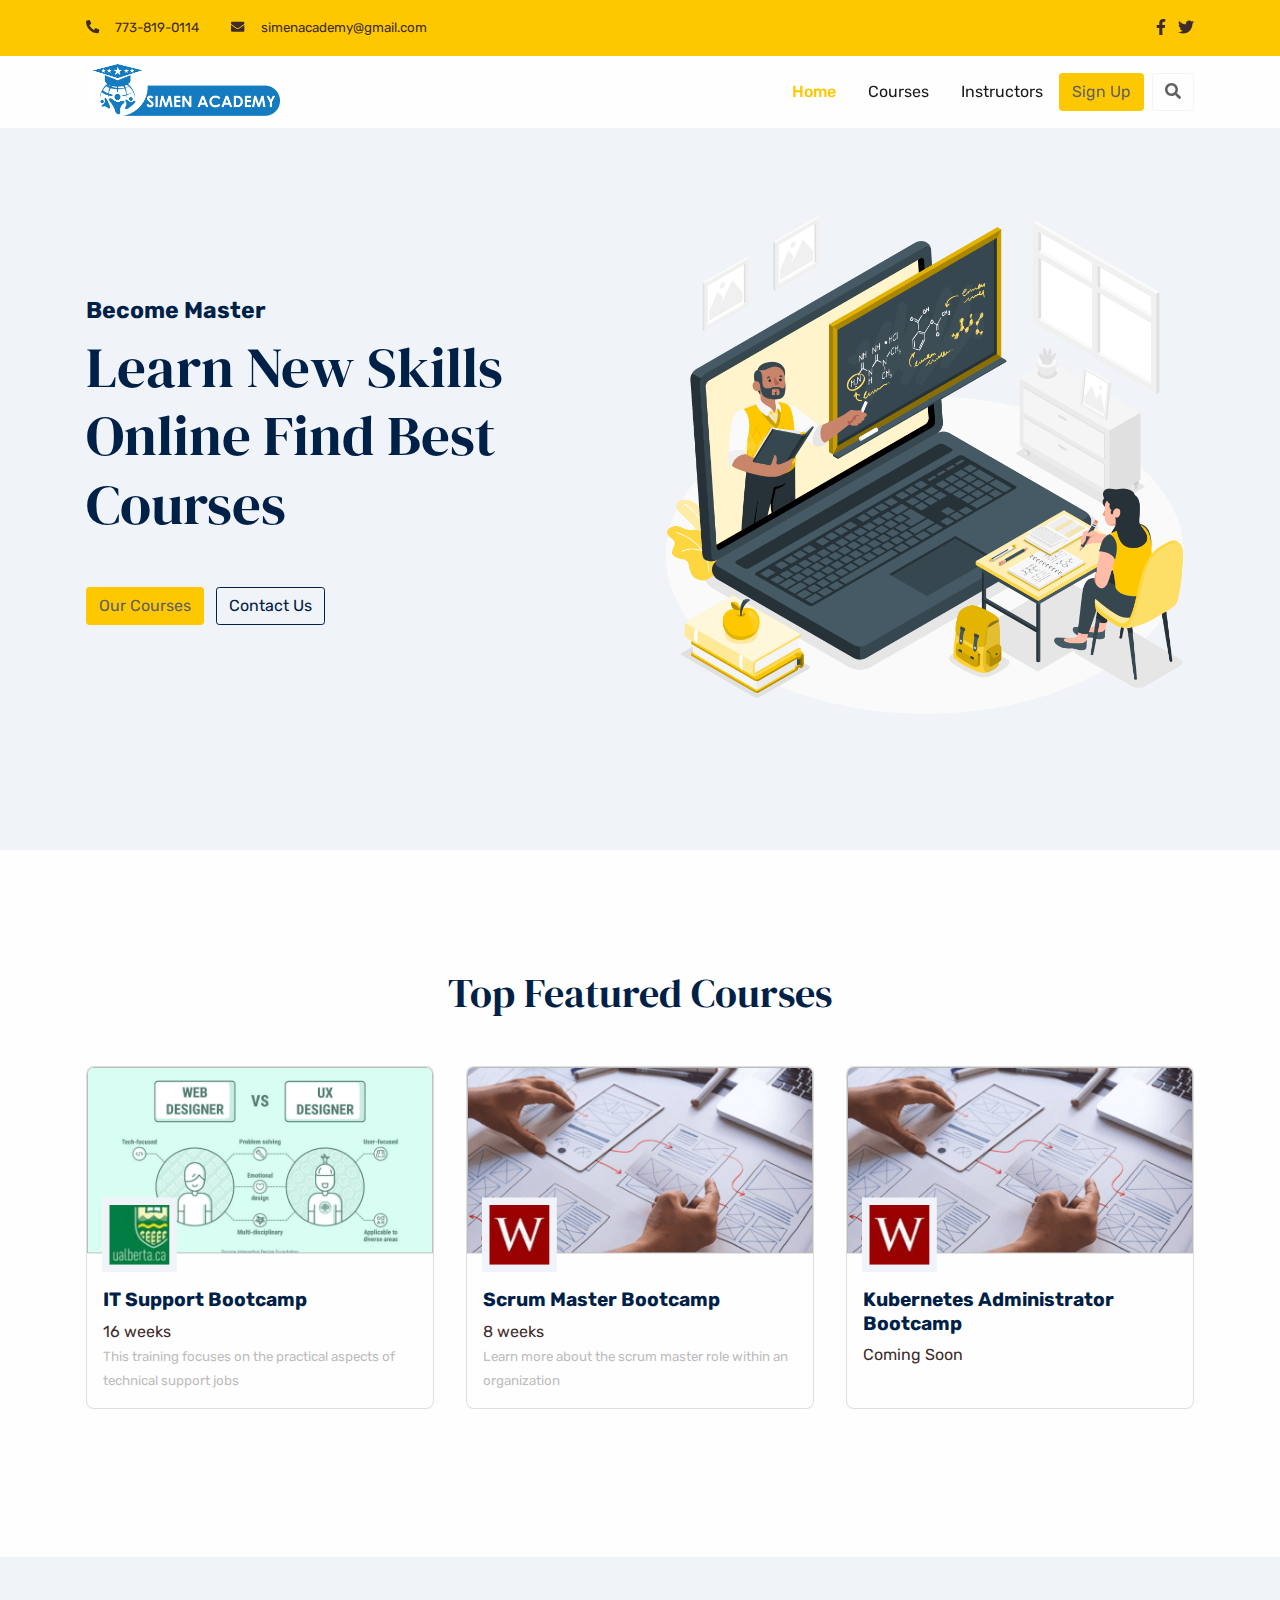
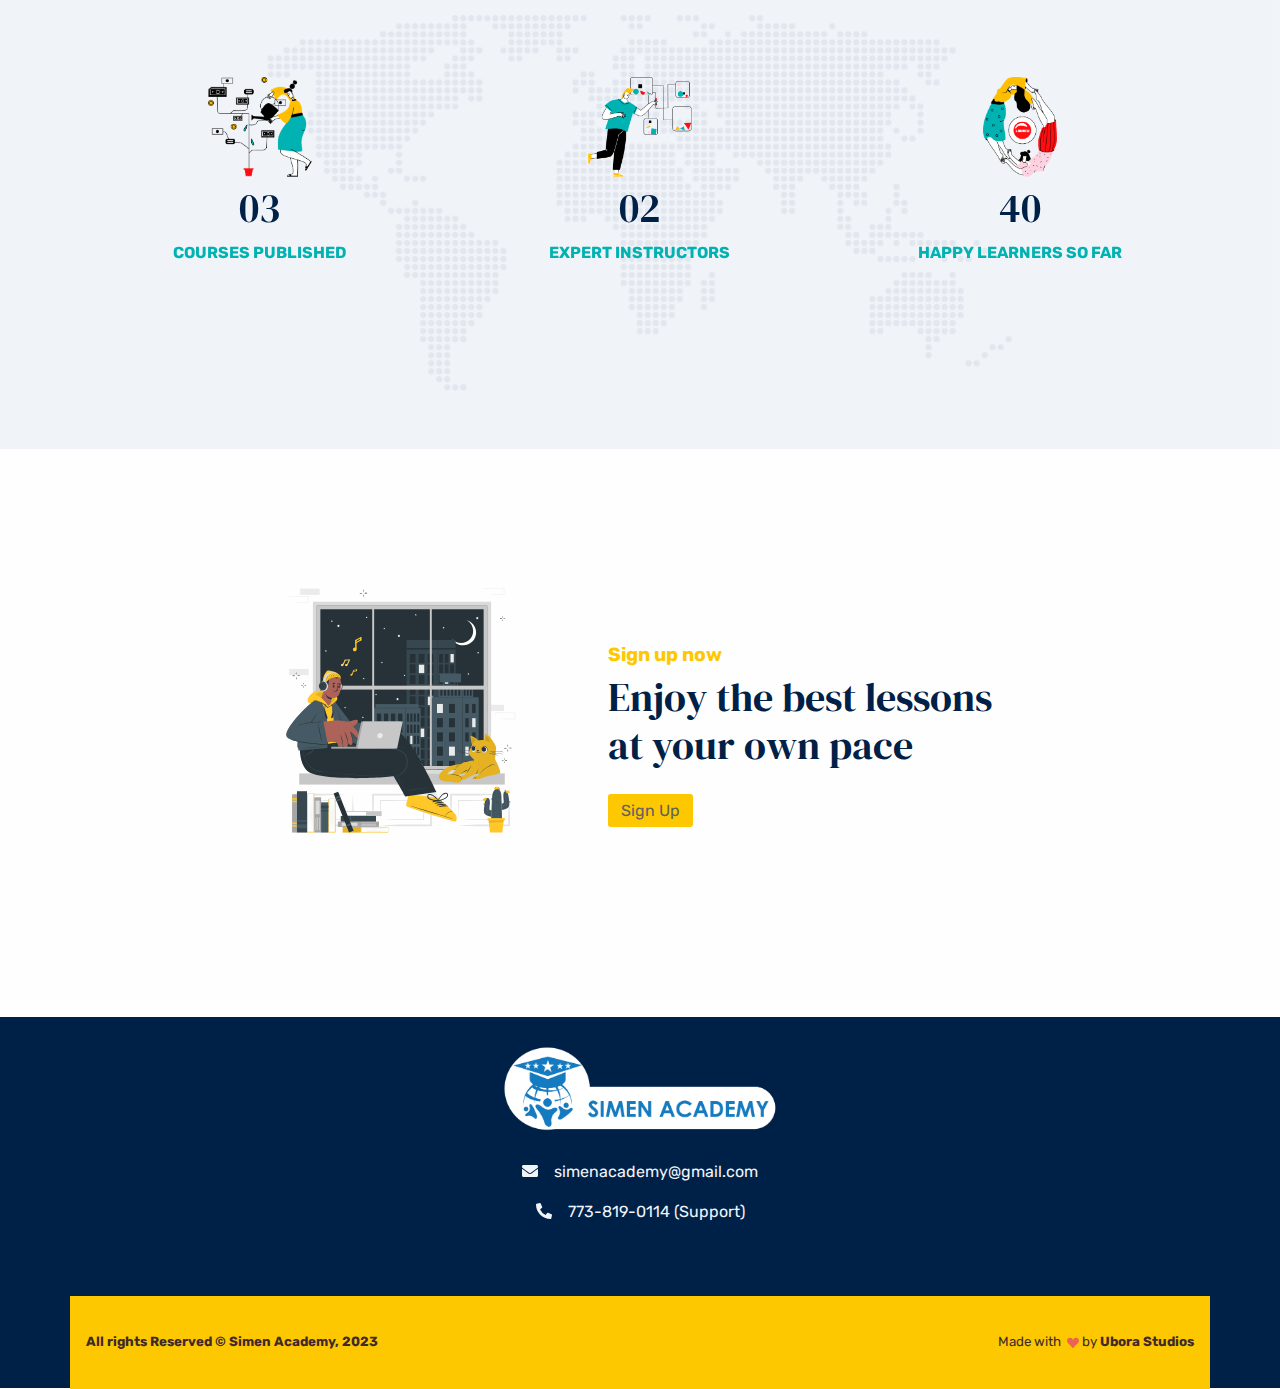
==== commit ee381347: "modifs appliquées" ====
--- a/index.html
+++ b/index.html
@@ -155,7 +155,6 @@
                 <i class="uil uil-multiply fs-3"></i>
               </span>
           </span>
-          <!-- <button class="navbar-toggler" type="button" data-bs-toggle="collapse" data-bs-target="#navbarSupportedContent" aria-controls="navbarSupportedContent" aria-expanded="false" aria-label="Toggle navigation"><span class="navbar-toggler-icon"> </span></button> -->
           <div class="collapse navbar-collapse border-top border-lg-0 mt-4 mt-lg-0" id="navbarSupportedContent">
             <ul class="navbar-nav ms-auto pt-2 pt-lg-0 font-base">
               <li class="nav-item px-2"><a class="nav-link active" aria-current="page" href="index.html">Home</a></li>
@@ -263,8 +262,8 @@
               <p class="text-info fw-bold">EXPERT INSTRUCTORS</p>
             </div>
             <div class="col-sm-4 col-lg-4 text-center mb-5"><img src="assets/img/gallery/learners.png" height="100" alt="..." />
-              <h1 class="my-2">00</h1>
-              <p class="text-info fw-bold">HAPPY LEARNERS</p>
+              <h1 class="my-2">40</h1>
+              <p class="text-info fw-bold">HAPPY LEARNERS SO FAR</p>
             </div>
           </div>
         </div>
